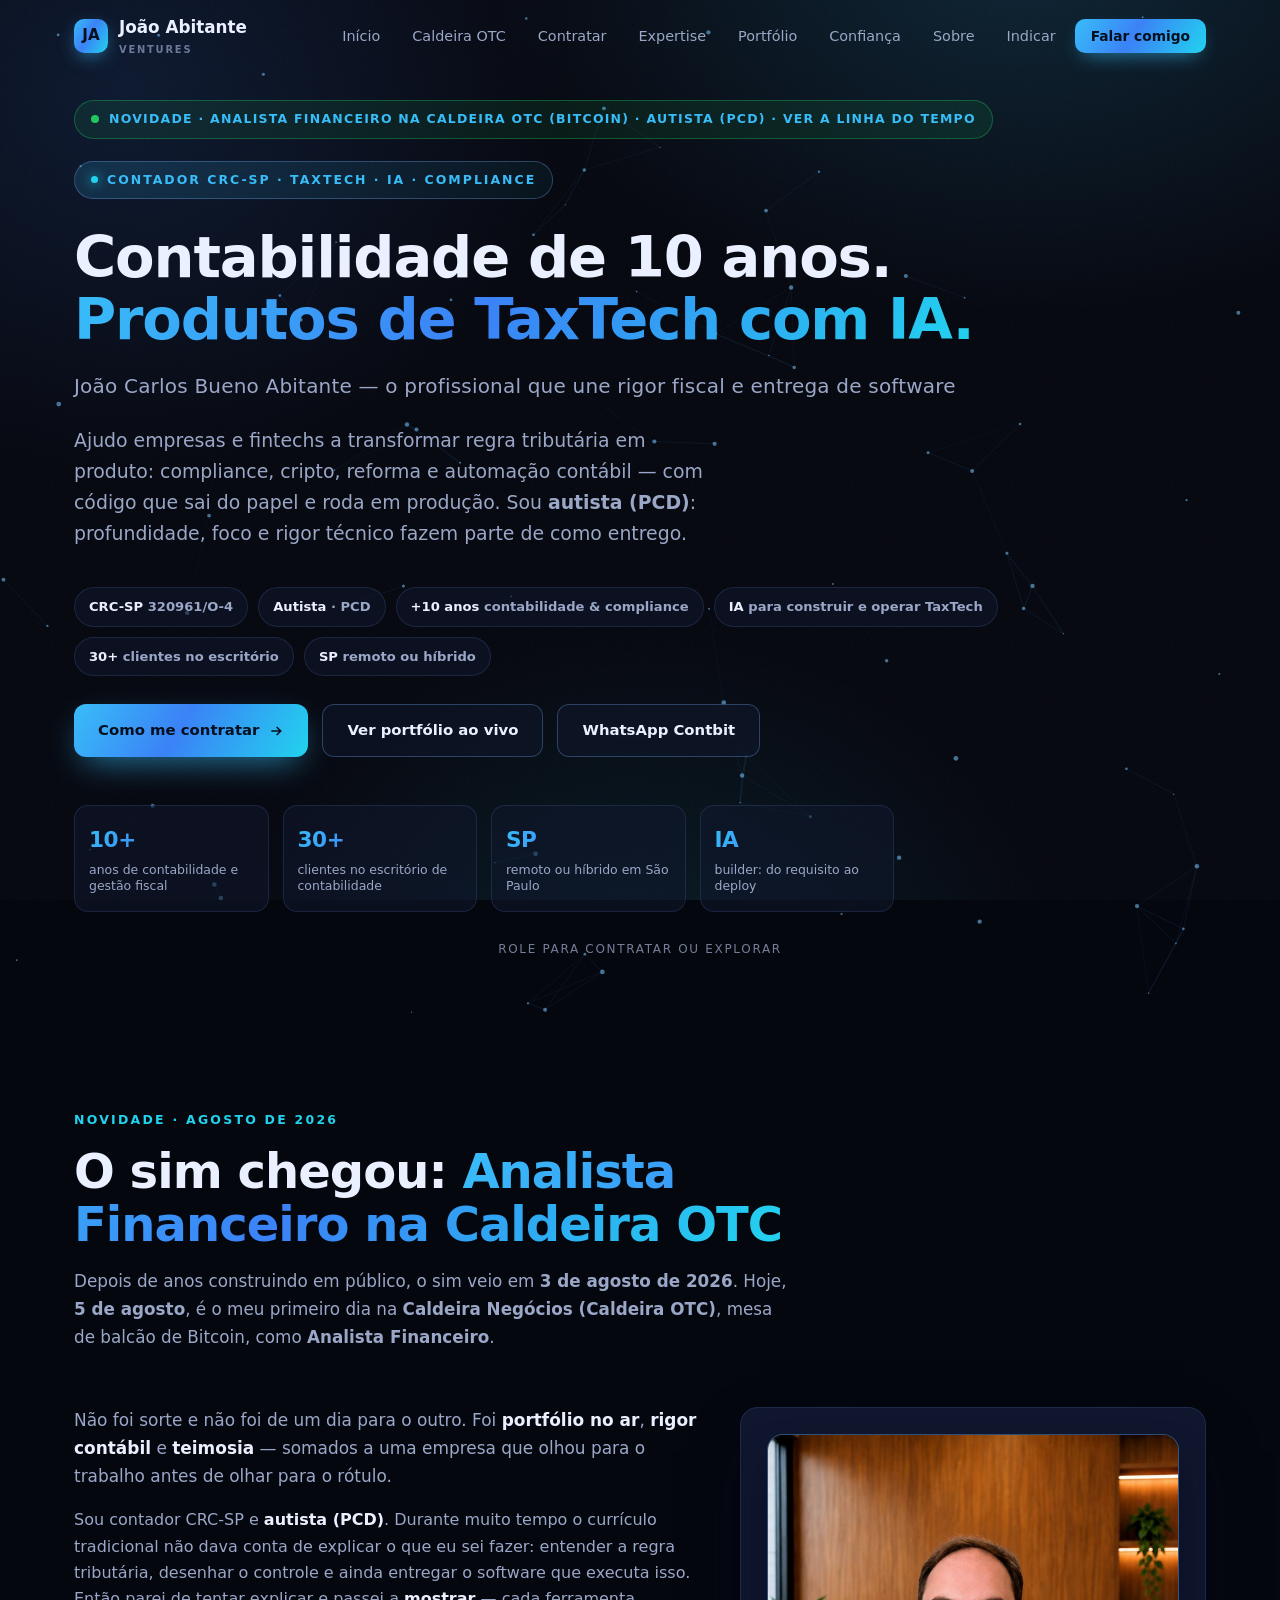
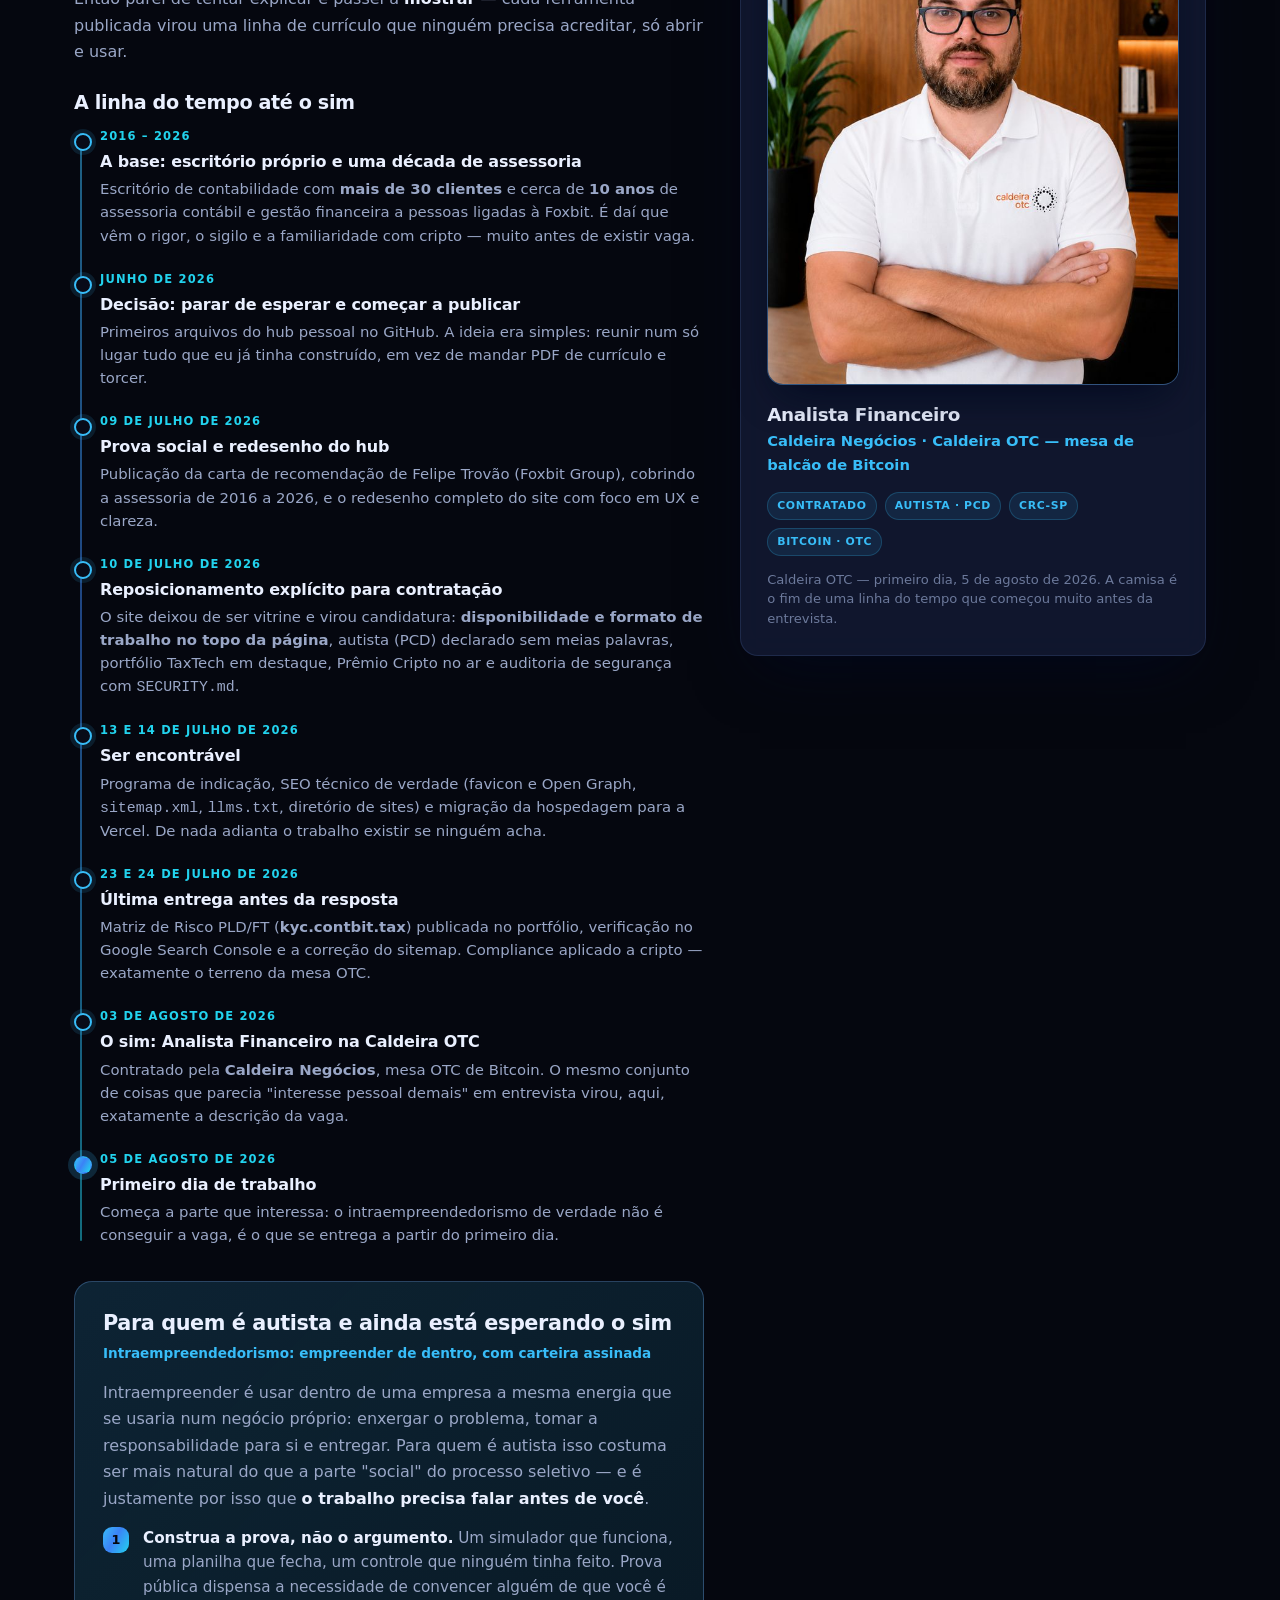
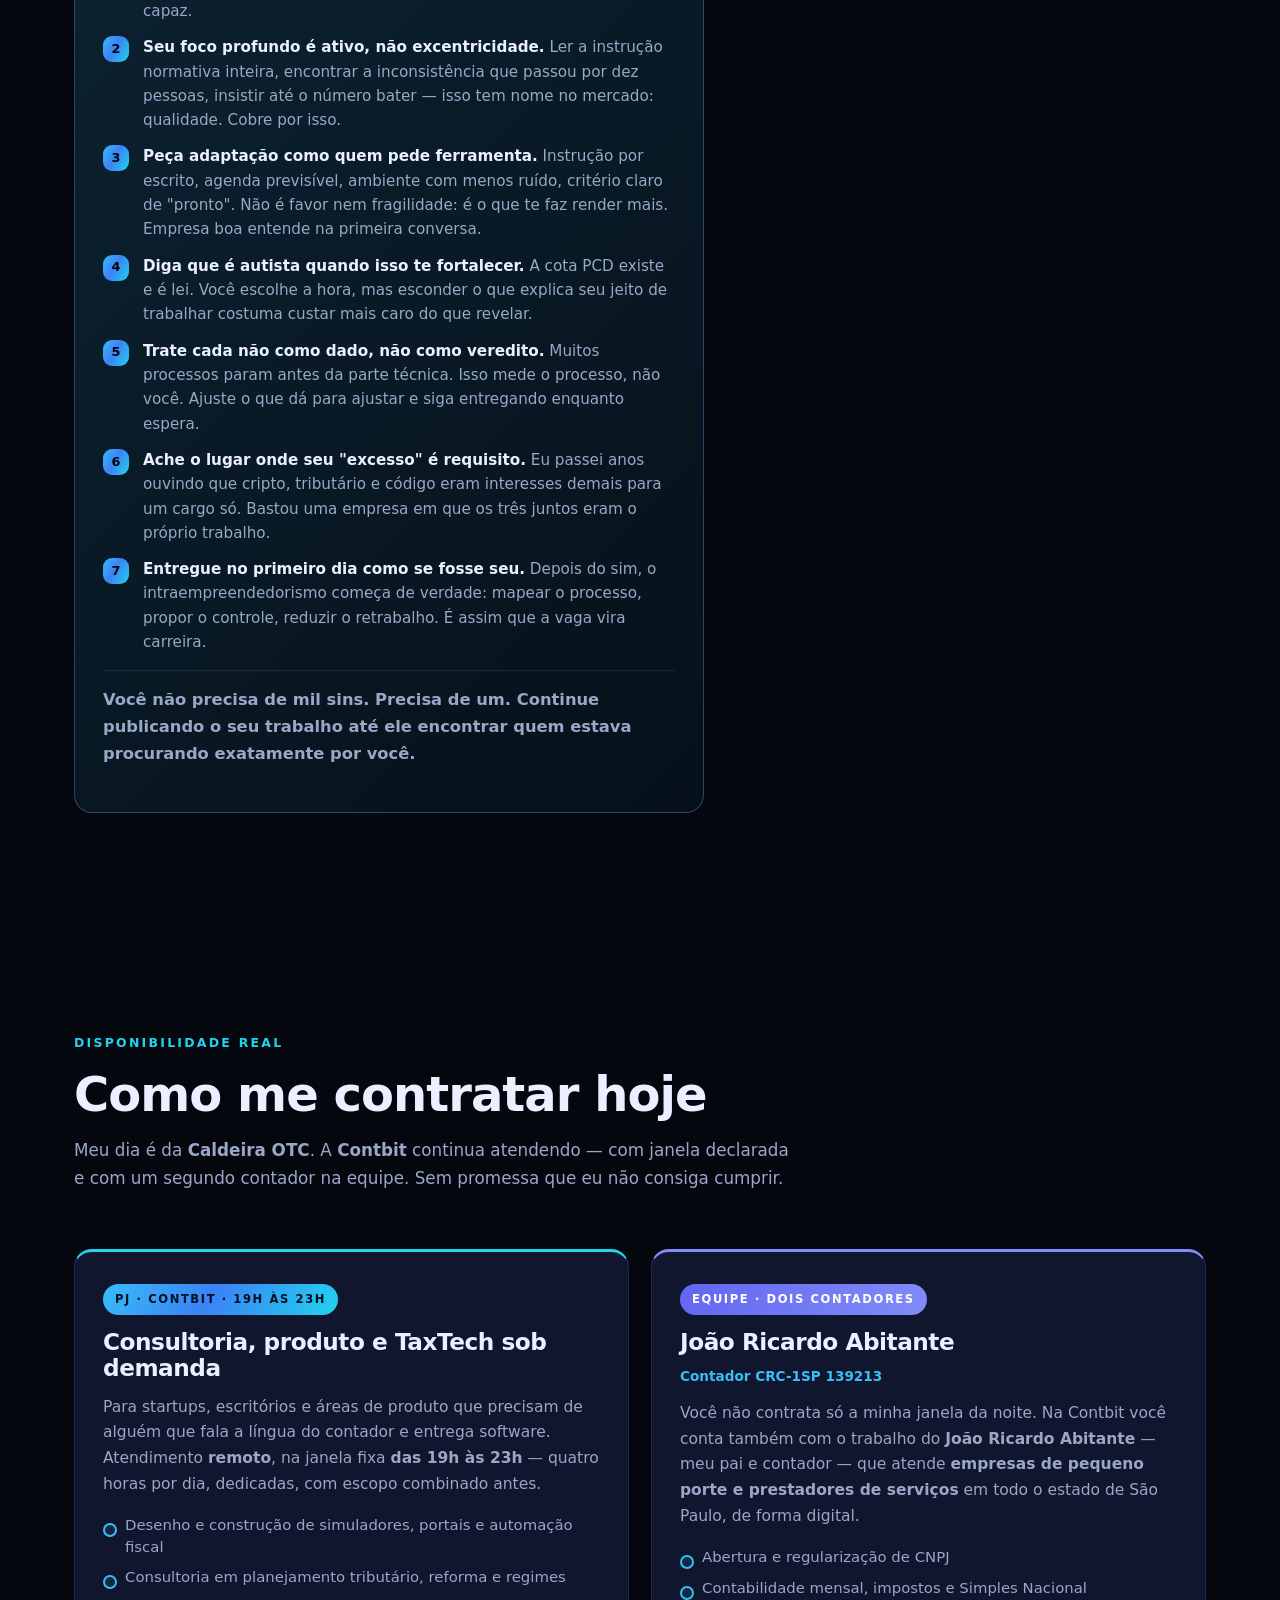
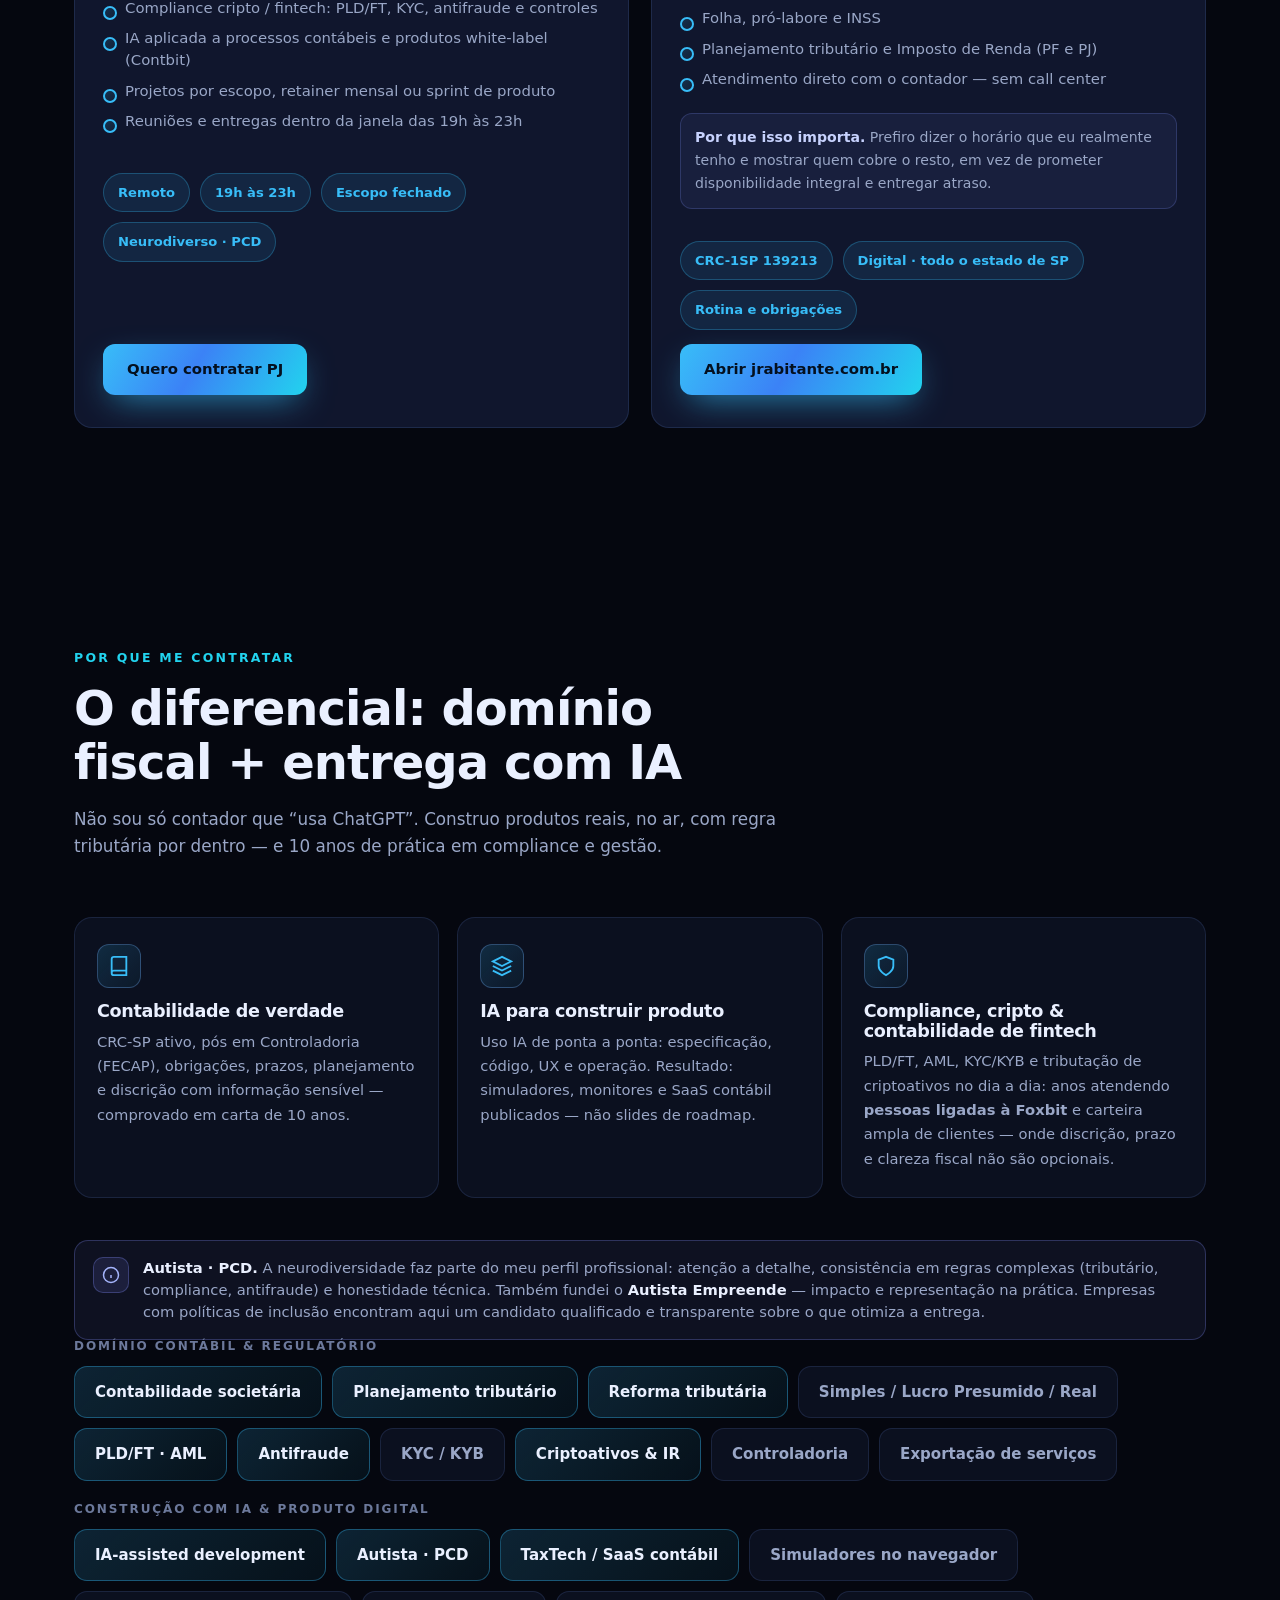
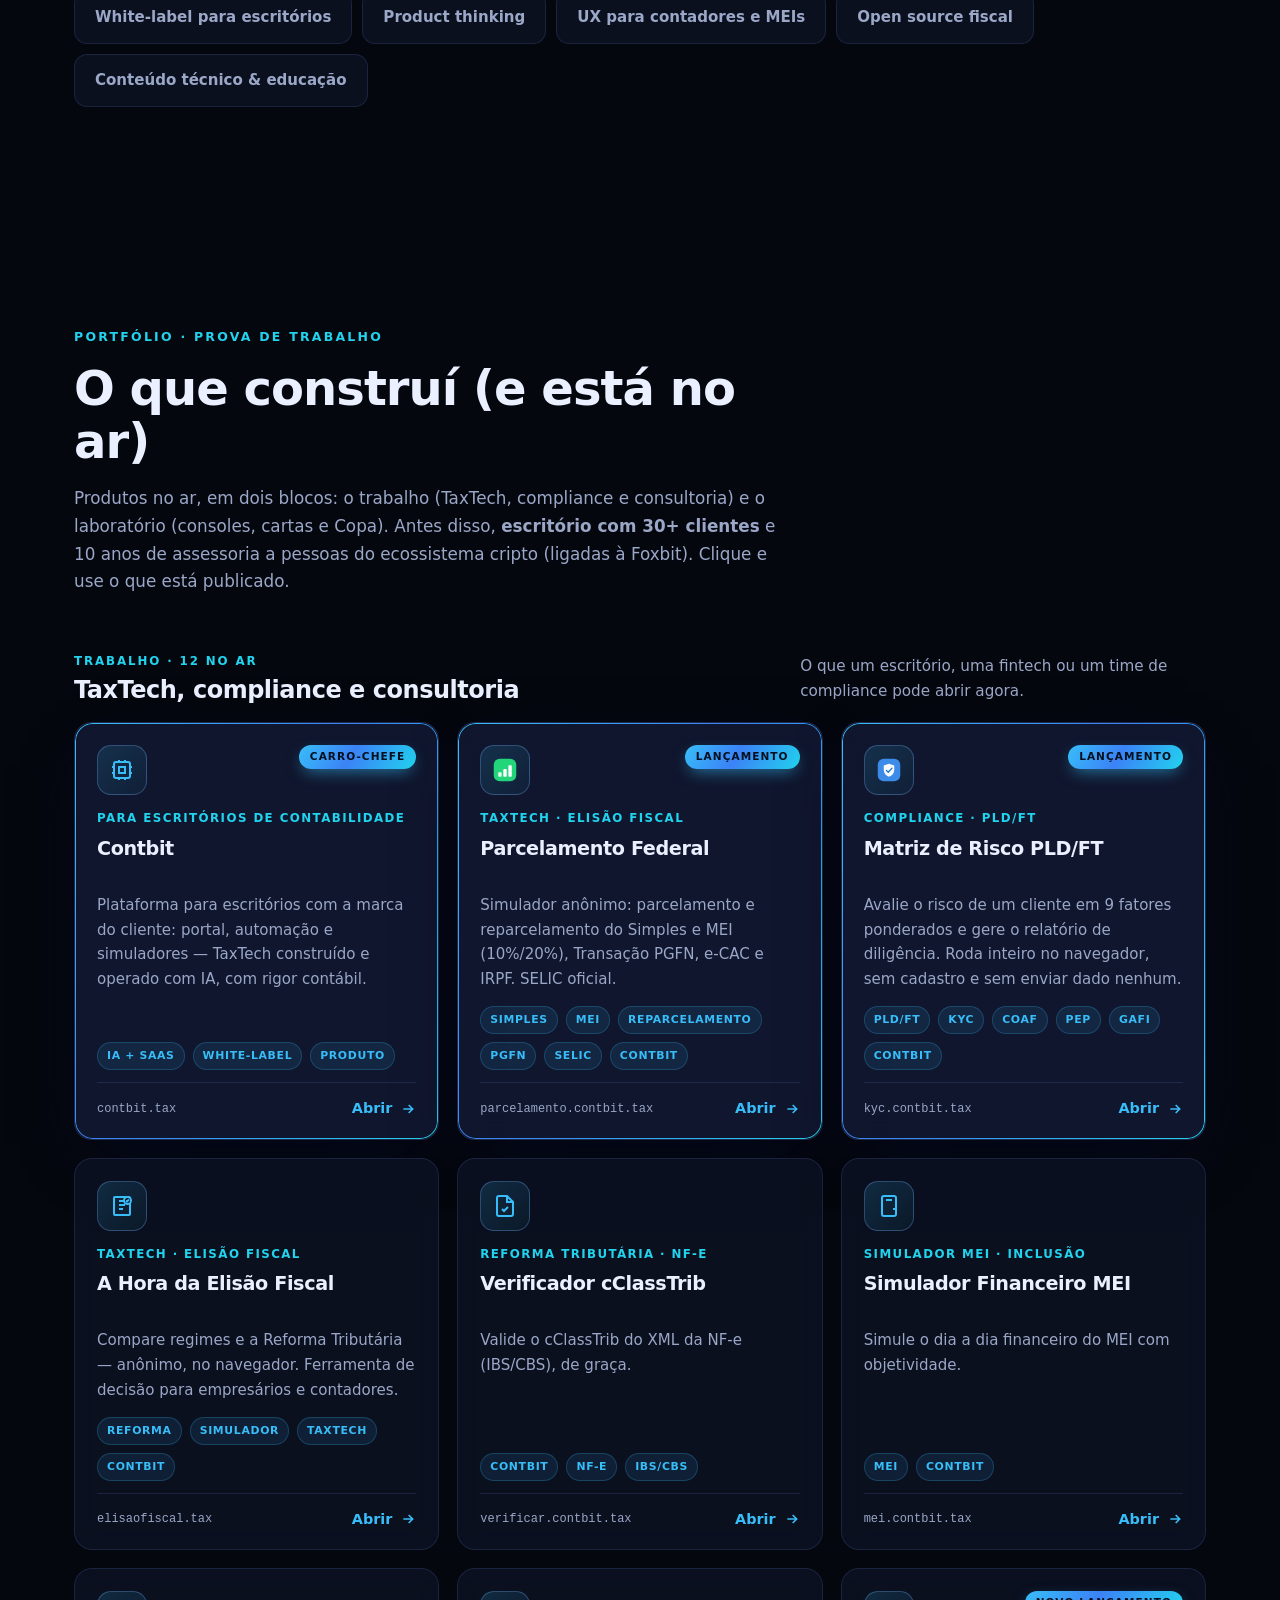
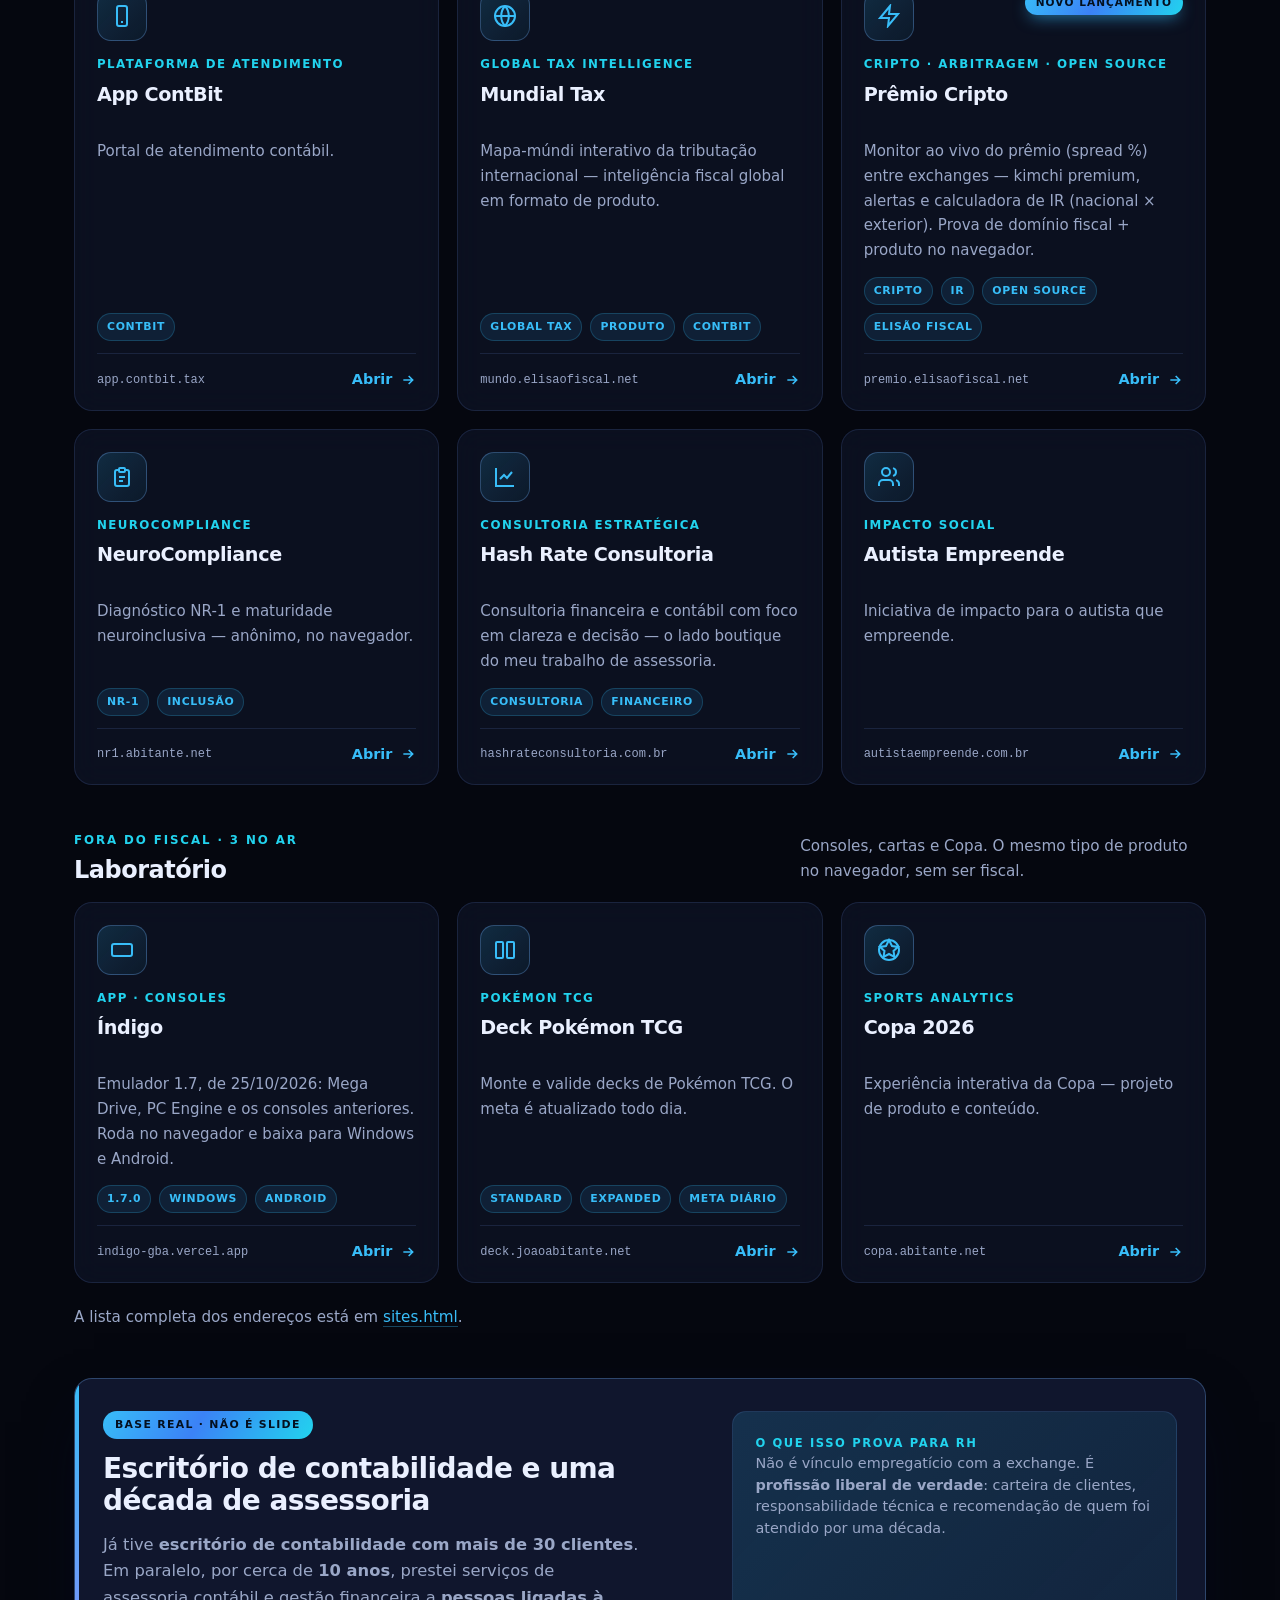
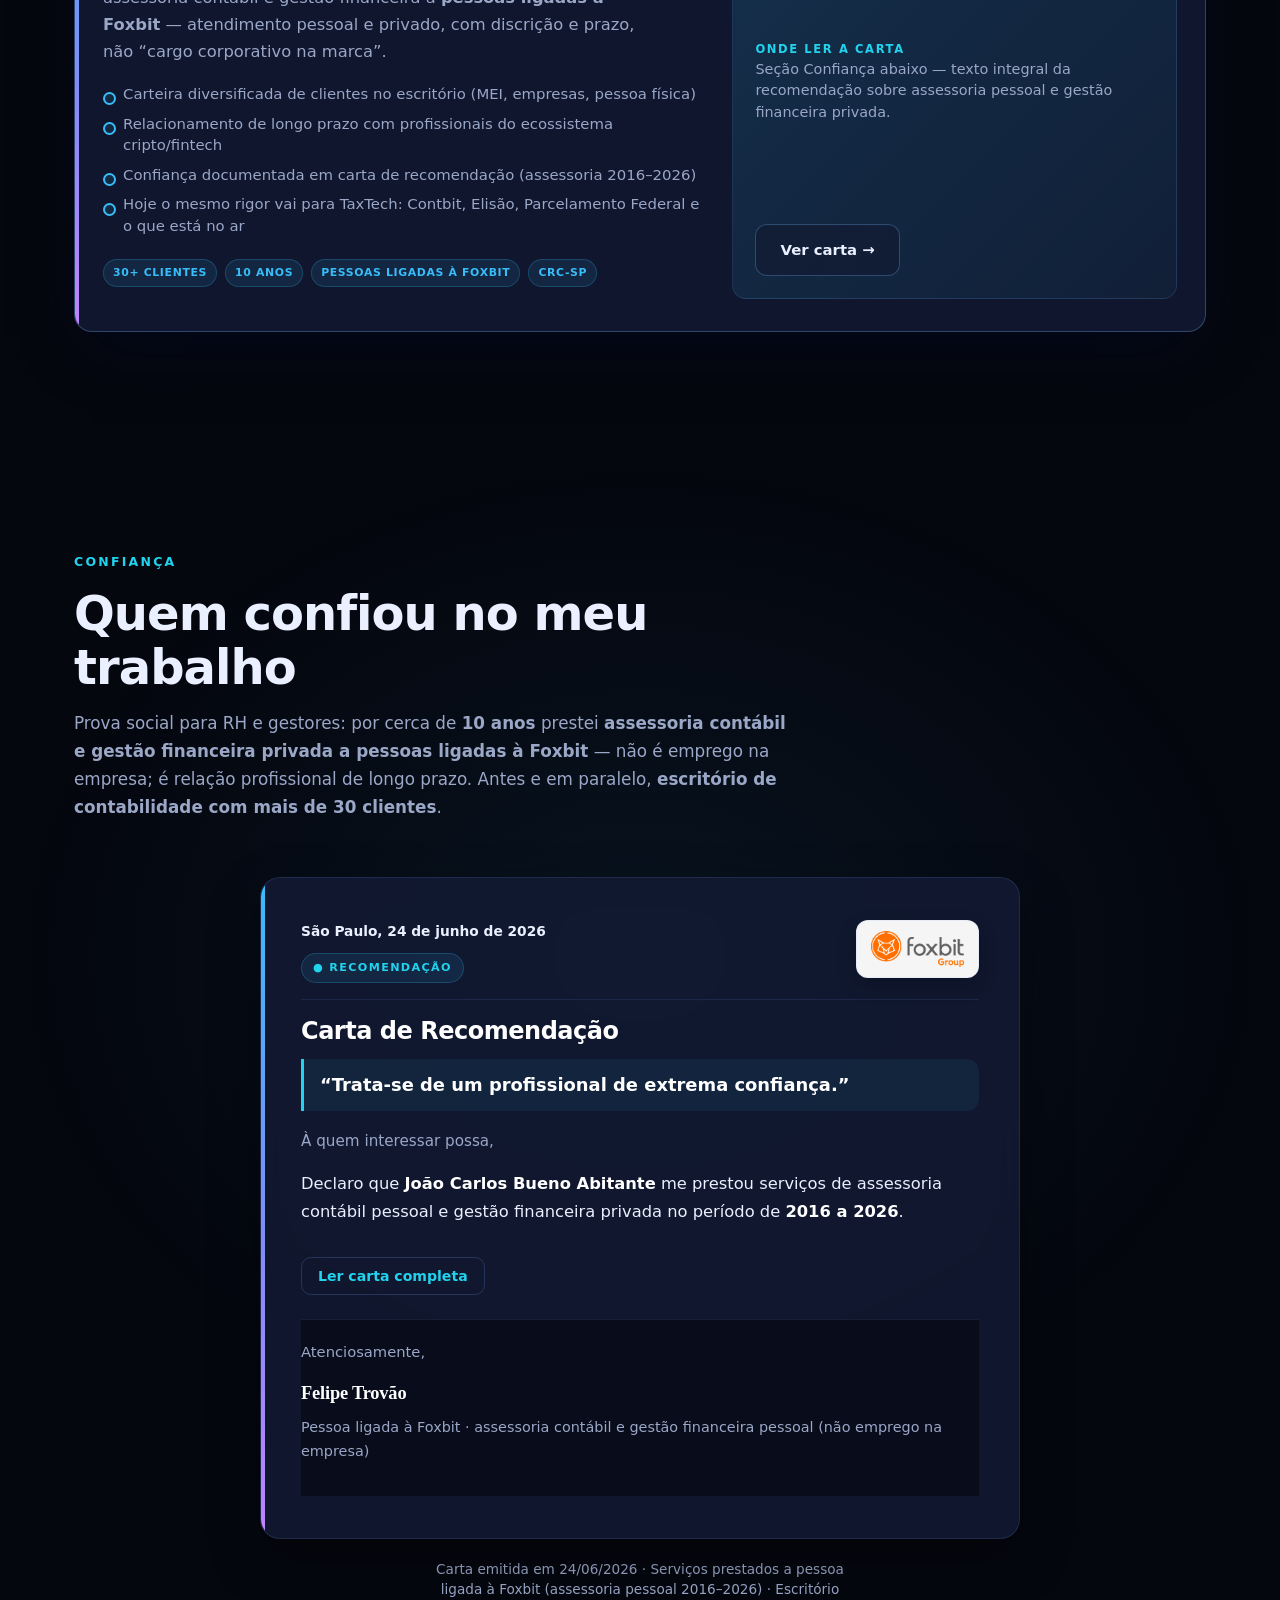
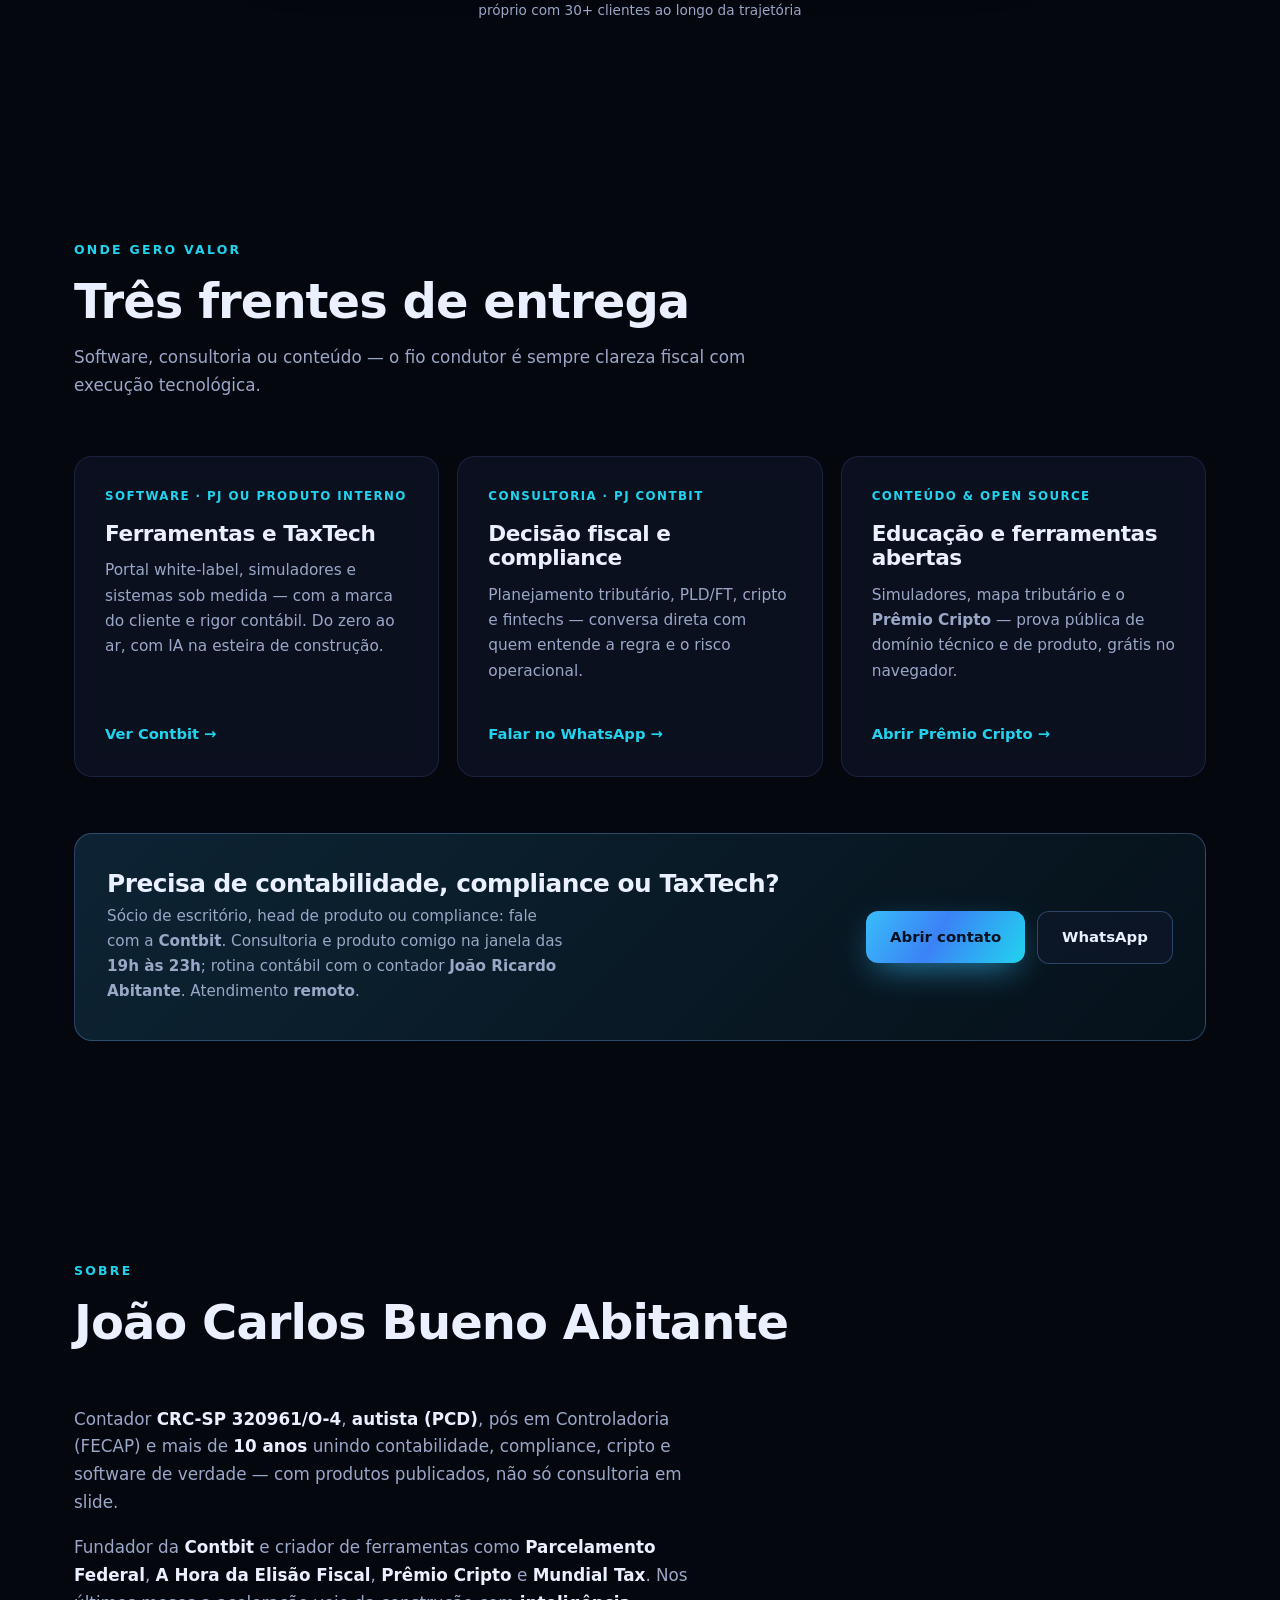
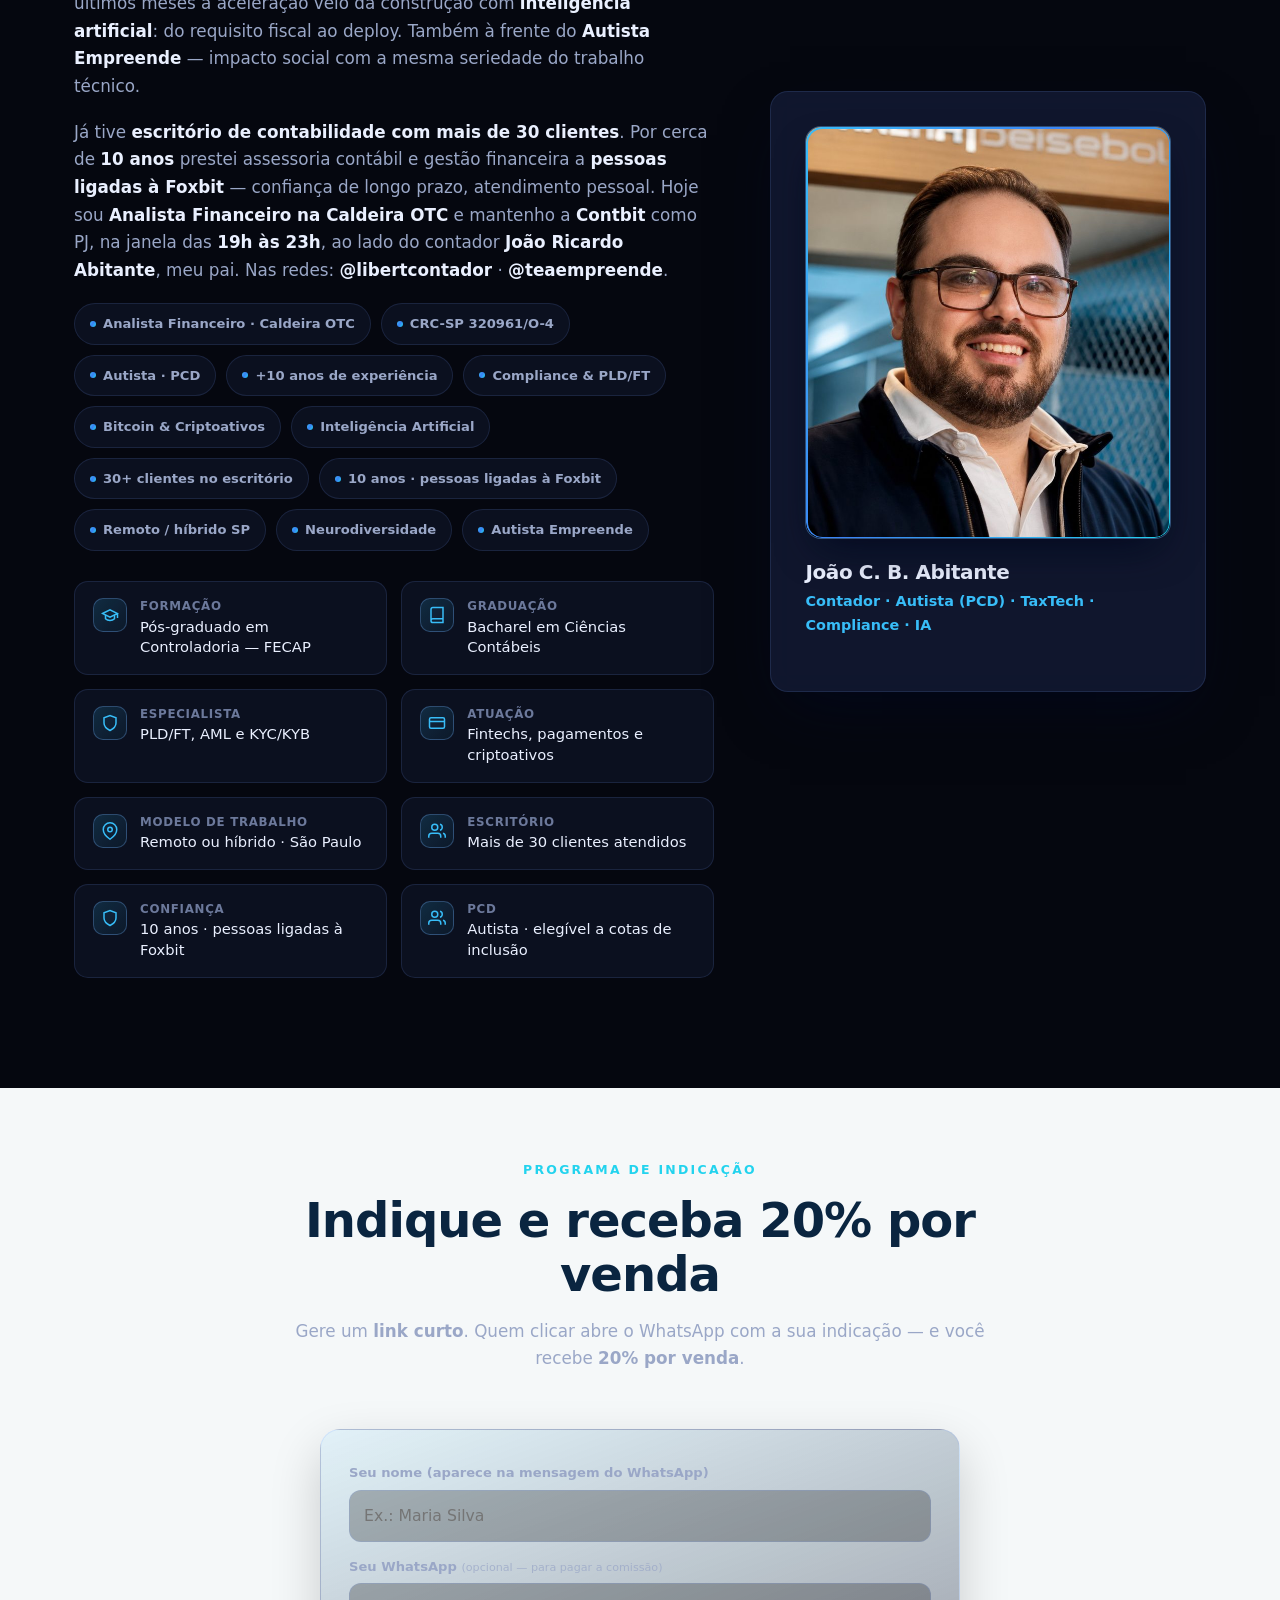
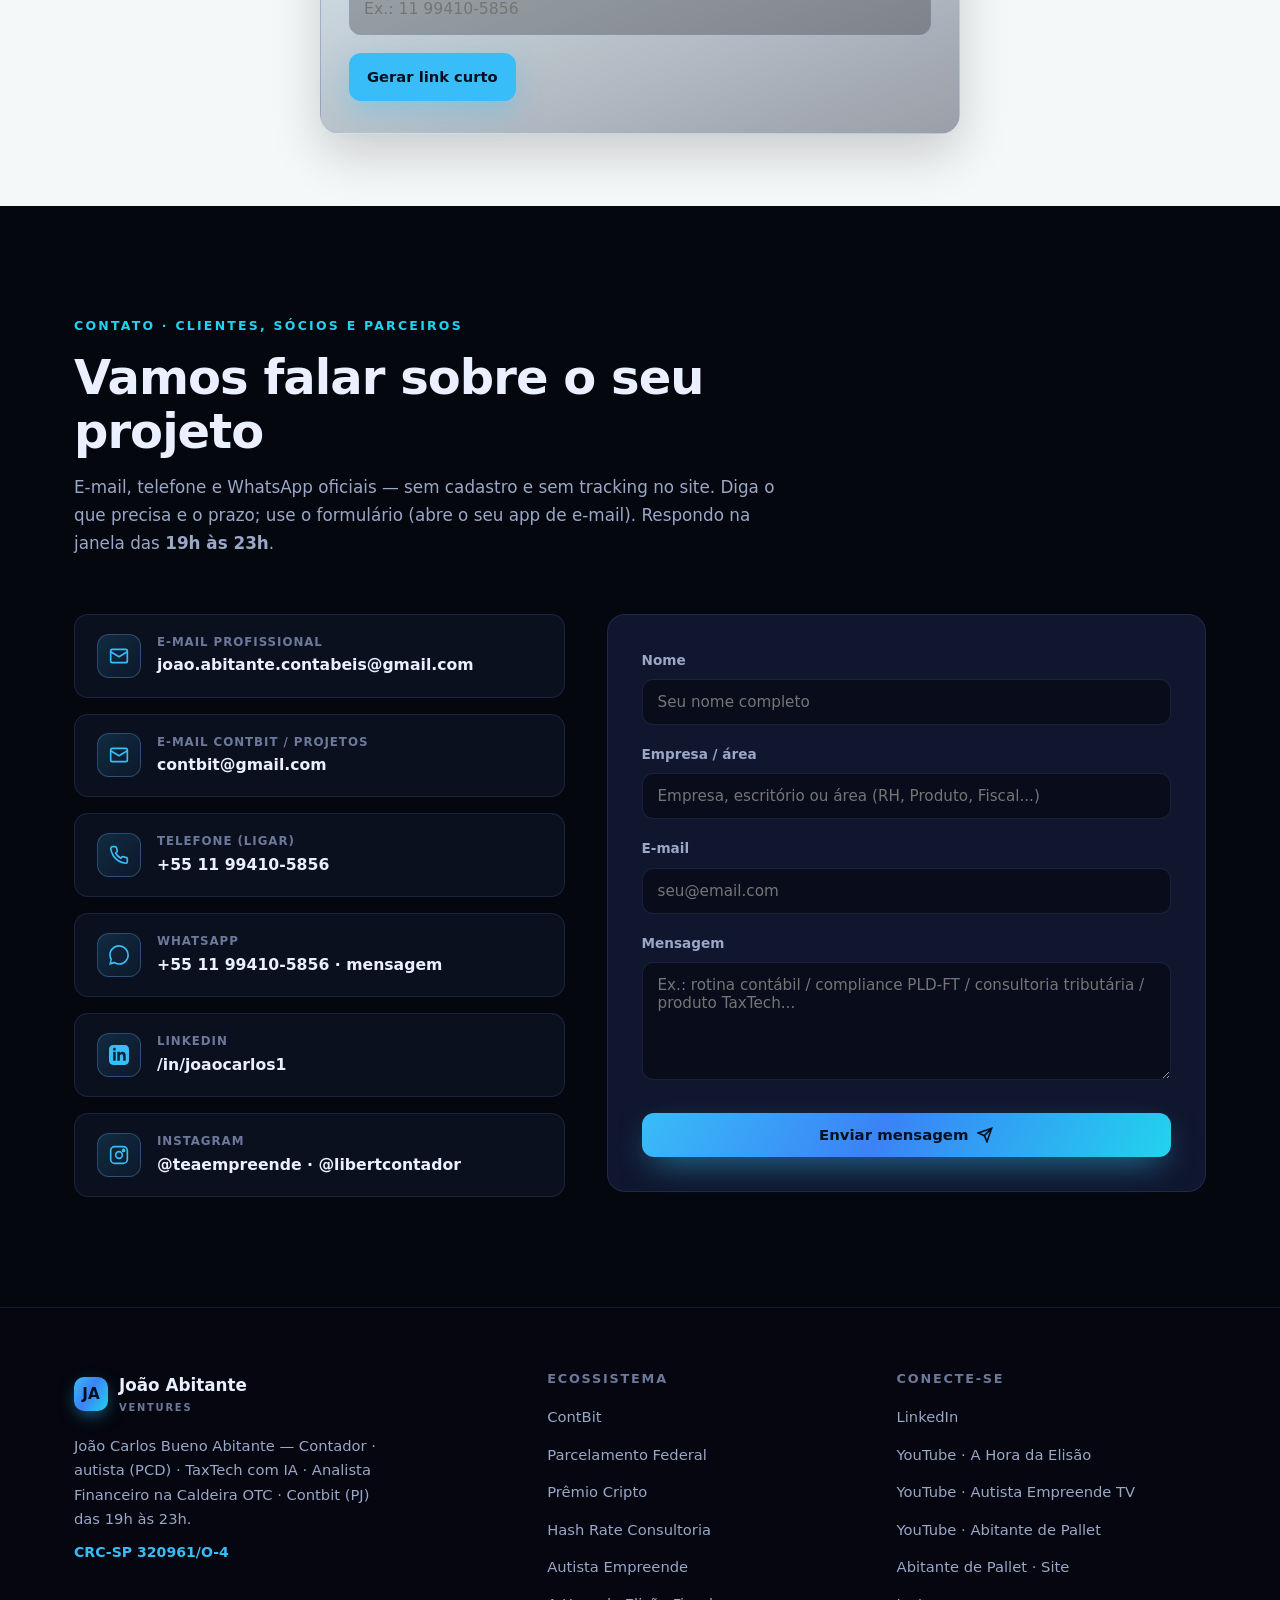
==== index.html @ b3f1285a "fix: organiza o portfólio para os projetos aparecerem alinhados Separa TaxTech e laboratório, padron" ====
<!DOCTYPE html>
<html lang="pt-BR">
<head>
<meta charset="UTF-8">
<meta name="viewport" content="width=device-width, initial-scale=1.0">
<meta name="theme-color" content="#05070f">

<!-- Segurança (GitHub Pages): o host NAO aplica _headers HTTP — a protecao efetiva no github.io
     e esta meta CSP + referrer. No Cloudflare Pages o arquivo _headers complementa com HSTS/XFO/etc. -->
<meta http-equiv="Content-Security-Policy" content="default-src 'none'; img-src 'self' data:; style-src 'self' 'unsafe-inline'; script-src 'self' 'unsafe-inline'; font-src 'self' data:; base-uri 'none'; form-action 'self'; connect-src 'none'">
<meta name="referrer" content="no-referrer">
<meta http-equiv="x-dns-prefetch-control" content="off">
<meta name="robots" content="index, follow">
<meta name="googlebot" content="noimageindex">

<title>João Carlos Bueno Abitante — Contador CRC-SP + TaxTech com IA | Caldeira OTC e Contbit</title>

<link rel="icon" href="/favicon.ico" sizes="any">
<link rel="icon" type="image/png" href="/favicon.png" sizes="32x32">
<link rel="icon" type="image/png" href="/favicon-64.png" sizes="64x64">
<link rel="apple-touch-icon" href="/apple-touch-icon.png">
<meta property="og:image" content="https://joao.abitante.net/og-image.png">
<meta property="og:image:width" content="1200">
<meta property="og:image:height" content="630">
<meta name="twitter:site" content="@libertcontador">
<meta name="twitter:creator" content="@libertcontador">
<meta name="twitter:card" content="summary_large_image">
<meta name="twitter:image" content="https://joao.abitante.net/og-image.png">


<meta property="og:image" content="https://joao.abitante.net/og-image.png">
<meta property="og:image:width" content="1200">
<meta property="og:image:height" content="630">
<meta name="twitter:card" content="summary_large_image">
<meta name="twitter:image" content="https://joao.abitante.net/og-image.png">

<meta name="description" content="Contador CRC-SP, autista (PCD), 10+ anos e TaxTech com IA. Analista Financeiro na Caldeira OTC. Contbit atende como PJ das 19h às 23h, com o contador João Ricardo Abitante na equipe.">
<meta name="keywords" content="libertcontador, @libertcontador, João Abitante sites, ContBit, Elisão Fiscal, TaxTech, João Carlos Bueno Abitante, Contador CRC-SP, autista, PCD, pessoa com deficiência, neurodiversidade, TaxTech, Inteligência Artificial, PJ, Contbit, remoto, híbrido, São Paulo, escritório contabilidade, Foxbit, Compliance, PLD/FT, Fintech, Criptoativos, ContBit">
<meta name="author" content="João Carlos Bueno Abitante">

<meta property="og:title" content="João Carlos Bueno Abitante — Contador + TaxTech com IA | Caldeira OTC e Contbit">
<meta property="og:description" content="Contador CRC-SP · autista (PCD) · TaxTech com IA. Analista Financeiro na Caldeira OTC. Contbit como PJ, das 19h às 23h, com dois contadores.">
<meta property="og:type" content="website">
<meta property="og:url" content="https://joao.abitante.net/">
<meta property="og:locale" content="pt_BR">
<meta property="og:site_name" content="João Abitante Ventures">
<meta property="og:image" content="https://joao.abitante.net/og-image.png">
<meta property="og:image:width" content="1200">
<meta property="og:image:height" content="630">
<meta property="og:image:alt" content="João Carlos Bueno Abitante — João Abitante Ventures">
<meta name="twitter:image" content="https://joao.abitante.net/og-image.png">

<meta name="twitter:card" content="summary_large_image">
<meta name="twitter:title" content="João Carlos Bueno Abitante — Contador + TaxTech com IA">
<meta name="twitter:description" content="Contador CRC-SP · autista PCD · TaxTech com IA · Analista Financeiro na Caldeira OTC · Contbit como PJ, 19h às 23h.">
<meta name="twitter:image:alt" content="João Carlos Bueno Abitante">

<link rel="canonical" href="https://joao.abitante.net/">
<link rel="stylesheet" href="referral.css?v=5">

<!-- Fontes do sistema (sem requisições externas — privacidade total) -->

<!-- JSON-LD: Person -->
<script type="application/ld+json">
{
  "@context": "https://schema.org",
  "@type": "Person",
  "name": "João Carlos Bueno Abitante",
  "alternateName": ["João Abitante", "João Carlos Abitante"],
  "description": "Analista Financeiro na Caldeira OTC (mesa de balcão de Bitcoin). Contador CRC-SP, autista (PCD), especialista em compliance, TaxTech e desenvolvimento com IA.",
  "jobTitle": "Analista Financeiro na Caldeira OTC | Contador CRC-SP | TaxTech & AI Builder | Compliance, PLD/FT e Criptoativos | Autista (PCD)",
  "url": "https://joao.abitante.net/",
  "sameAs": [
    "https://www.linkedin.com/in/joaocarlos1",
    "https://instagram.com/teaempreende",
    "https://www.youtube.com/@ahoradaelisao",
    "https://www.youtube.com/@autistaempreendetv",
    "https://www.youtube.com/@AbitantedePallet",
    "https://x.com/libertcontador",
    "https://x.com/libertcontador",
    "https://pallet.abitante.net/",
    "https://contbit.tax/",
    "https://elisaofiscal.tax/",
    "https://nr1.abitante.net/",
    "https://copa.abitante.net/"
  ],
  "email": "joao.abitante.contabeis@gmail.com",
  "telephone": "+5511994105856",
  "knowsAbout": ["Compliance","PLD/FT","AML","KYC","KYB","Anti-fraude","Bitcoin","Criptoativos","Blockchain","Reforma Tributária","Inteligência Artificial","TaxTech","Software as a Service","Contabilidade","Controladoria","Planejamento Tributário","Fintech","Pagamentos digitais","Neurodiversidade","Exportação de Serviços"],
  "alumniOf": ["FECAP","Universidade Cruzeiro do Sul"],
  "worksFor": {"@type":"Organization","name":"Caldeira Negócios","alternateName":"Caldeira OTC","description":"Mesa de balcão (OTC) de Bitcoin."},
  "hasCredential": "CRC-SP 320961/O-4"
}
</script>

<!-- JSON-LD: Organization -->
<script type="application/ld+json">
{
  "@context": "https://schema.org",
  "@type": "Organization",
  "name": "João Abitante Ventures",
  "founder": "João Carlos Bueno Abitante",
  "url": "https://joao.abitante.net/",
  "email": "joao.abitante.contabeis@gmail.com",
  "sameAs": [
    "https://www.linkedin.com/in/joaocarlos1",
    "https://instagram.com/teaempreende",
    "https://www.youtube.com/@ahoradaelisao",
    "https://www.youtube.com/@autistaempreendetv",
    "https://www.youtube.com/@AbitantedePallet",
    "https://x.com/libertcontador",
    "https://x.com/libertcontador",
    "https://pallet.abitante.net/",
    "https://contbit.tax/",
    "https://elisaofiscal.tax/",
    "https://nr1.abitante.net/",
    "https://copa.abitante.net/",
    "https://indigo-gba.vercel.app/",
    "https://deck.joaoabitante.net/"
  ],
  "subOrganization": [
    {"@type":"WebApplication","name":"Verificador cClassTrib IBS/CBS","url":"https://verificar.contbit.tax/","applicationCategory":"FinanceApplication","description":"Validação gratuita de cClassTrib no XML da NF-e."},
    {"@type":"WebApplication","name":"App ContBit","url":"https://app.contbit.tax/","applicationCategory":"BusinessApplication","description":"Plataforma de atendimento contábil ContBit.","author":{"@type":"Person","name":"João Carlos Bueno Abitante","sameAs":"https://x.com/libertcontador"}},
    {"@type":"Organization","name":"ContBit","url":"https://contbit.tax/","description":"IA builder as a service para escritórios de contabilidade: plataformas SaaS sob medida construídas e geridas com inteligência artificial."},
    {"@type":"WebApplication","name":"Parcelamento Federal","url":"https://parcelamento.contbit.tax/","applicationCategory":"FinanceApplication","description":"Simulador anônimo de parcelamento e reparcelamento federal: Simples Nacional, MEI (10%/20%), PGFN, e-CAC e IRPF com SELIC oficial."},
    {"@type":"WebApplication","name":"KYC AML Lite Brasil — Matriz de Risco PLD/FT","url":"https://kyc.contbit.tax/","applicationCategory":"BusinessApplication","description":"Matriz educacional de risco PLD/FT e KYC com 9 fatores ponderados, regras de sobreposição, listas do GAFI e relatório de diligência. Roda 100% no navegador, sem cadastro e sem coleta de dados."},
    {"@type":"WebApplication","name":"Prêmio Cripto","url":"https://premio.elisaofiscal.net/","applicationCategory":"FinanceApplication","description":"Monitor open-source de prêmio (spread %) de criptomoedas entre exchanges globais e locais, com calculadora de IR (ganho de capital nacional × exterior). 100% no navegador, anônimo e gratuito."},
    {"@type":"Organization","name":"Hash Rate Consultoria","url":"https://hashrateconsultoria.com.br/"},
    {"@type":"Organization","name":"Autista Empreende","url":"https://autistaempreende.com.br/"},
    {"@type":"WebApplication","name":"A Hora da Elisão Fiscal — Simulador Tributário","url":"https://elisaofiscal.tax/","applicationCategory":"FinanceApplication"},
    {"@type":"WebApplication","name":"Simulador Financeiro MEI — Autista Empreende","url":"https://mei.contbit.tax/","applicationCategory":"FinanceApplication","description":"Simulador financeiro gratuito e anônimo para empreendedores autistas (DAS, teto do MEI e saúde financeira)."},
    {"@type":"Organization","name":"Mundial Tax","url":"https://mundo.elisaofiscal.net/"},
    {"@type":"WebApplication","name":"Copa 2026 Simulador","url":"https://copa.abitante.net/","applicationCategory":"GameApplication","author":{"@type":"Person","name":"João Carlos Bueno Abitante","sameAs":"https://x.com/libertcontador"}},
    {"@type":"WebApplication","name":"Índigo","url":"https://indigo-gba.vercel.app/","applicationCategory":"GameApplication","softwareVersion":"1.7.0","description":"Emulador Índigo 1.7: Mega Drive, PC Engine e outros consoles, no navegador e em app para Windows e Android."},
    {"@type":"WebApplication","name":"Deck Pokémon TCG","url":"https://deck.joaoabitante.net/","applicationCategory":"GameApplication","description":"Deck builder de Pokémon TCG com validação Standard/Expanded e meta atualizado."}
  ]
}
</script>

<!-- JSON-LD: WebSite -->
<script type="application/ld+json">
{
  "@context": "https://schema.org",
  "@type": "WebSite",
  "name": "João Abitante Ventures",
  "url": "https://joao.abitante.net/",
  "inLanguage": "pt-BR",
  "author": {"@type":"Person","name":"João Carlos Bueno Abitante"}
}
</script>

<style>
:root{
  --bg:#05070f;
  --bg-2:#080b18;
  --panel:rgba(18,24,46,.55);
  --panel-strong:rgba(20,28,54,.78);
  --stroke:rgba(120,160,255,.14);
  --stroke-strong:rgba(120,180,255,.3);
  --txt:#eaf0ff;
  --txt-dim:#9aa7c7;
  --txt-faint:#6c799b;
  --blue:#3b82f6;
  --cyan:#22d3ee;
  --sky:#38bdf8;
  --grad:linear-gradient(120deg,#38bdf8 0%,#3b82f6 45%,#22d3ee 100%);
  --grad-soft:linear-gradient(135deg,rgba(56,189,248,.16),rgba(34,211,238,.05));
  --shadow:0 24px 60px -20px rgba(2,8,30,.85);
  --r:18px;
  --maxw:1180px;
  --display:"Segoe UI",system-ui,-apple-system,"Helvetica Neue",Roboto,Arial,sans-serif;
  --body:"Segoe UI",system-ui,-apple-system,"Helvetica Neue",Roboto,Arial,sans-serif;
}

*{margin:0;padding:0;box-sizing:border-box}
html{scroll-behavior:smooth;scroll-padding-top:84px}
body{
  font-family:var(--body);
  background:var(--bg);
  color:var(--txt);
  line-height:1.65;
  overflow-x:hidden;
  -webkit-font-smoothing:antialiased;
}
/* atmosfera de fundo */
body::before{
  content:"";position:fixed;inset:0;z-index:-2;
  background:
    radial-gradient(900px 600px at 80% -5%,rgba(56,189,248,.16),transparent 60%),
    radial-gradient(800px 700px at 10% 10%,rgba(59,130,246,.14),transparent 55%),
    radial-gradient(700px 600px at 50% 110%,rgba(34,211,238,.10),transparent 60%),
    var(--bg);
}
body::after{
  content:"";position:fixed;inset:0;z-index:-1;pointer-events:none;opacity:.04;
  background-image:url("data:image/svg+xml,%3Csvg xmlns='http://www.w3.org/2000/svg' width='160' height='160'%3E%3Cfilter id='n'%3E%3CfeTurbulence type='fractalNoise' baseFrequency='0.9' numOctaves='3'/%3E%3C/filter%3E%3Crect width='100%25' height='100%25' filter='url(%23n)'/%3E%3C/svg%3E");
}

a{color:inherit;text-decoration:none}
img{max-width:100%;display:block}
.container{max-width:var(--maxw);margin:0 auto;padding:0 24px}

h1,h2,h3,h4{font-family:var(--display);line-height:1.12;letter-spacing:-.02em;font-weight:700}
.grad-text{background:var(--grad);-webkit-background-clip:text;background-clip:text;color:transparent}

/* ============ HEADER ============ */
header{
  position:fixed;top:0;left:0;right:0;z-index:100;
  transition:.35s ease;
}
header .bar{
  display:flex;align-items:center;justify-content:space-between;
  padding:14px 24px;max-width:var(--maxw);margin:0 auto;
}
header.scrolled{
  background:rgba(5,7,15,.72);
  backdrop-filter:blur(18px) saturate(160%);
  -webkit-backdrop-filter:blur(18px) saturate(160%);
  border-bottom:1px solid var(--stroke);
}
.logo{display:flex;align-items:center;gap:11px;font-family:var(--display);font-weight:700;font-size:1.05rem}
.logo .mark{
  width:34px;height:34px;border-radius:10px;display:grid;place-items:center;
  background:var(--grad);color:#04101f;font-weight:800;font-size:.95rem;
  box-shadow:0 6px 18px -4px rgba(56,189,248,.6);
}
.logo small{display:block;font-size:.62rem;letter-spacing:.18em;color:var(--txt-faint);font-family:var(--body);font-weight:600;text-transform:uppercase}
nav ul{display:flex;gap:6px;list-style:none;align-items:center}
nav a{
  font-size:.9rem;color:var(--txt-dim);padding:8px 13px;border-radius:9px;
  font-weight:500;transition:.25s;position:relative;
}
nav a:hover{color:var(--txt);background:rgba(120,160,255,.07)}
nav a.active{color:var(--sky)}
nav a.active::after{content:"";position:absolute;left:13px;right:13px;bottom:2px;height:2px;border-radius:2px;background:var(--grad)}

.burger{display:none;flex-direction:column;gap:5px;background:none;border:0;cursor:pointer;padding:8px}
.burger span{width:24px;height:2px;background:var(--txt);border-radius:2px;transition:.3s}
.burger.open span:nth-child(1){transform:translateY(7px) rotate(45deg)}
.burger.open span:nth-child(2){opacity:0}
.burger.open span:nth-child(3){transform:translateY(-7px) rotate(-45deg)}

/* ============ BOTÕES ============ */
.btn{
  display:inline-flex;align-items:center;gap:9px;
  padding:13px 24px;border-radius:12px;font-weight:600;font-size:.93rem;
  font-family:var(--display);cursor:pointer;border:0;transition:.28s;
  text-align:center;
}
.btn-primary{background:var(--grad);color:#04101f;box-shadow:0 12px 34px -10px rgba(56,189,248,.7)}
.btn-primary:hover{transform:translateY(-2px);box-shadow:0 18px 40px -10px rgba(56,189,248,.85)}
.btn-ghost{background:var(--panel);color:var(--txt);border:1px solid var(--stroke-strong);backdrop-filter:blur(10px)}
.btn-ghost:hover{border-color:var(--sky);background:rgba(56,189,248,.08);transform:translateY(-2px)}

/* ============ HERO ============ */
.hero{position:relative;min-height:100vh;display:flex;align-items:center;overflow:hidden}
#particles{position:absolute;inset:0;z-index:0}
.hero .container{position:relative;z-index:2}
.hero .eyebrow{
  display:inline-flex;align-items:center;gap:9px;
  font-size:.78rem;letter-spacing:.16em;text-transform:uppercase;font-weight:600;
  color:var(--sky);padding:8px 16px;border-radius:100px;
  background:var(--grad-soft);border:1px solid var(--stroke-strong);margin-bottom:28px;
}
.hero .eyebrow .dot{width:7px;height:7px;border-radius:50%;background:var(--cyan);box-shadow:0 0 12px var(--cyan);animation:pulse 1.8s infinite}
@keyframes pulse{0%,100%{opacity:1}50%{opacity:.35}}
.hero h1{font-size:clamp(2.6rem,7vw,5rem);font-weight:800;margin-bottom:18px}
.hero .sub{font-family:var(--display);font-size:clamp(1rem,2.4vw,1.4rem);color:var(--txt);font-weight:500;margin-bottom:22px;letter-spacing:.01em}
.hero .lead{font-size:clamp(1rem,1.6vw,1.18rem);color:var(--txt-dim);max-width:640px;margin-bottom:38px}
.hero .actions{display:flex;flex-wrap:wrap;gap:14px}
.scroll-hint{position:absolute;bottom:26px;left:50%;transform:translateX(-50%);z-index:2;color:var(--txt-faint);font-size:.8rem;display:flex;flex-direction:column;align-items:center;gap:8px;animation:bob 2.4s infinite}
.scroll-hint .mouse{width:24px;height:38px;border:2px solid var(--stroke-strong);border-radius:14px;position:relative}
.scroll-hint .mouse::after{content:"";position:absolute;top:7px;left:50%;transform:translateX(-50%);width:4px;height:7px;border-radius:3px;background:var(--sky);animation:wheel 1.6s infinite}
@keyframes wheel{0%{opacity:0;transform:translate(-50%,0)}40%{opacity:1}100%{opacity:0;transform:translate(-50%,12px)}}
@keyframes bob{0%,100%{transform:translateX(-50%) translateY(0)}50%{transform:translateX(-50%) translateY(7px)}}

/* ============ SECTIONS ============ */
section{padding:110px 0;position:relative}
.section-head{max-width:720px;margin-bottom:56px}
.section-head .tag{font-size:.78rem;letter-spacing:.18em;text-transform:uppercase;font-weight:700;color:var(--cyan);margin-bottom:14px;display:block}
.section-head h2{font-size:clamp(2rem,4.5vw,3rem);margin-bottom:16px}
.section-head p{color:var(--txt-dim);font-size:1.05rem}

/* reveal animation */
.reveal{opacity:1;transform:none}
.reveal.in{opacity:1;transform:none}
/* se o JS falhar, libera o conteúdo em 1.2s */
}

.reveal.in{opacity:1;transform:none}

/* ============ SOBRE ============ */
.about-grid{display:grid;grid-template-columns:1.25fr .85fr;gap:56px;align-items:center}
.about-text p{color:var(--txt-dim);margin-bottom:18px;font-size:1.05rem}
.creds{display:grid;grid-template-columns:1fr 1fr;gap:14px;margin-top:30px}
.cred{display:flex;gap:13px;align-items:flex-start;padding:16px 18px;border-radius:14px;background:var(--panel);border:1px solid var(--stroke);transition:.3s}
.cred:hover{border-color:var(--stroke-strong);transform:translateY(-3px)}
.cred .ci2{width:34px;height:34px;border-radius:10px;background:var(--grad-soft);border:1px solid var(--stroke-strong);display:grid;place-items:center;color:var(--sky);flex-shrink:0}
.cred .ct{font-size:.92rem;color:var(--txt);font-weight:500;line-height:1.4}
.cred .ct small{display:block;color:var(--txt-faint);font-size:.74rem;letter-spacing:.06em;text-transform:uppercase;font-weight:600;margin-bottom:2px}
@media(max-width:540px){.creds{grid-template-columns:1fr}}
.about-text p strong{color:var(--txt)}
.badges{display:flex;flex-wrap:wrap;gap:10px;margin-top:8px}
.badge{
  font-size:.82rem;font-weight:600;padding:9px 15px;border-radius:100px;
  background:var(--panel);border:1px solid var(--stroke);color:var(--txt-dim);
  transition:.25s;display:inline-flex;align-items:center;gap:7px;
}
.badge::before{content:"";width:6px;height:6px;border-radius:50%;background:var(--grad)}
.badge:hover{border-color:var(--stroke-strong);color:var(--txt);transform:translateY(-2px)}
.about-card{
  background:var(--panel-strong);border:1px solid var(--stroke);border-radius:var(--r);
  padding:34px;backdrop-filter:blur(14px);box-shadow:var(--shadow);
}
.about-card .photo{
  position:relative;width:100%;border-radius:16px;overflow:hidden;margin-bottom:22px;
  border:1px solid var(--stroke-strong);box-shadow:0 18px 40px -14px rgba(2,8,30,.9);
  background:var(--grad-soft);
}
.about-card .photo::after{
  content:"";position:absolute;inset:0;border-radius:16px;padding:1.5px;
  background:var(--grad);-webkit-mask:linear-gradient(#000 0 0) content-box,linear-gradient(#000 0 0);
  -webkit-mask-composite:xor;mask-composite:exclude;pointer-events:none;
}
.about-card .photo img{width:100%;height:auto;display:block;aspect-ratio:720/815;object-fit:cover}
.about-card h3{font-size:1.25rem;margin-bottom:6px}
.about-card .role{color:var(--sky);font-size:.9rem;font-weight:600;margin-bottom:20px}
.about-card .mini{display:flex;flex-direction:column;gap:13px}
.about-card .mini div{display:flex;gap:11px;font-size:.9rem;color:var(--txt-dim);align-items:center}
.about-card .mini .ic{color:var(--cyan);flex-shrink:0}

/* ============ CALDEIRA OTC · CONTRATAÇÃO ============ */
#caldeira{padding-top:90px}
.nc-grid{display:grid;grid-template-columns:1.15fr .85fr;gap:36px;align-items:start}
@media(max-width:920px){.nc-grid{grid-template-columns:1fr}}

.nc-card{
  background:var(--panel-strong);border:1px solid var(--stroke);border-radius:var(--r);
  padding:26px;backdrop-filter:blur(14px);box-shadow:var(--shadow);position:sticky;top:96px;
}
@media(max-width:920px){.nc-card{position:static;order:-1}}
.nc-card .photo{
  position:relative;width:100%;border-radius:16px;overflow:hidden;margin-bottom:20px;
  border:1px solid var(--stroke-strong);box-shadow:0 18px 40px -14px rgba(2,8,30,.9);
  background:var(--grad-soft);
}
.nc-card .photo img{width:100%;height:auto;display:block;aspect-ratio:660/883;object-fit:cover}
.nc-card figcaption{font-size:.82rem;color:var(--txt-faint);line-height:1.5;margin-top:14px}
.nc-role{font-size:1.15rem;margin-bottom:4px}
.nc-company{color:var(--sky);font-size:.92rem;font-weight:600}

.nc-lead{font-size:1.06rem;color:var(--txt-dim);margin-bottom:18px}
.nc-lead strong{color:var(--txt)}
.nc-body p{color:var(--txt-dim);margin-bottom:16px}
.nc-body p strong{color:var(--txt)}

/* linha do tempo */
.tl{list-style:none;margin:8px 0 0;padding:0 0 0 26px;position:relative}
.tl::before{content:"";position:absolute;left:6px;top:6px;bottom:6px;width:2px;background:var(--grad);opacity:.5;border-radius:2px}
.tl li{position:relative;padding:0 0 22px}
.tl li:last-child{padding-bottom:0}
.tl li::before{
  content:"";position:absolute;left:-26px;top:6px;width:14px;height:14px;border-radius:50%;
  background:var(--bg-2);border:2px solid var(--sky);box-shadow:0 0 0 4px rgba(56,189,248,.12);
}
.tl li.is-now::before{background:var(--grad);border-color:transparent;box-shadow:0 0 0 6px rgba(56,189,248,.18)}
.tl time{
  display:block;font-size:.72rem;letter-spacing:.1em;text-transform:uppercase;
  font-weight:700;color:var(--cyan);margin-bottom:3px;
}
.tl b{display:block;font-family:var(--display);font-size:1rem;font-weight:700;letter-spacing:-.01em;margin-bottom:3px}
.tl span{display:block;color:var(--txt-dim);font-size:.93rem;line-height:1.55}

/* manifesto de intraempreendedorismo */
.nc-manifesto{
  margin-top:34px;padding:30px 28px;border-radius:var(--r);
  background:var(--grad-soft);border:1px solid var(--stroke-strong);
}
.nc-manifesto h3{font-size:1.3rem;margin-bottom:6px}
.nc-manifesto .mf-sub{color:var(--sky);font-size:.85rem;font-weight:600;margin-bottom:16px}
.nc-manifesto p{color:var(--txt-dim);margin-bottom:14px}
.nc-manifesto p strong{color:var(--txt)}
.nc-manifesto ol{list-style:none;counter-reset:mf;margin:6px 0 16px;padding:0;display:grid;gap:12px}
.nc-manifesto ol li{counter-increment:mf;position:relative;padding-left:40px;color:var(--txt-dim);font-size:.95rem;line-height:1.6}
.nc-manifesto ol li::before{
  content:counter(mf);position:absolute;left:0;top:1px;width:26px;height:26px;border-radius:9px;
  display:grid;place-items:center;font-size:.8rem;font-weight:800;color:var(--bg);
  background:var(--grad);font-family:var(--display);
}
.nc-manifesto ol li strong{color:var(--txt)}
.nc-kicker{
  margin:0;padding-top:16px;border-top:1px solid var(--stroke);
  font-size:1.02rem;font-weight:600;color:var(--txt);
}
@media(max-width:560px){.nc-manifesto{padding:24px 20px}.nc-card{padding:20px}}

/* ============ ECOSSISTEMA ============ */
.cards-grid{display:grid;grid-template-columns:repeat(auto-fill,minmax(330px,1fr));gap:24px}
.card{
  background:var(--panel);border:1px solid var(--stroke);border-radius:var(--r);
  padding:30px;backdrop-filter:blur(14px);transition:.4s cubic-bezier(.16,1,.3,1);
  position:relative;overflow:hidden;display:flex;flex-direction:column;
}
.card::before{
  content:"";position:absolute;inset:0;border-radius:var(--r);padding:1px;
  background:var(--grad);-webkit-mask:linear-gradient(#000 0 0) content-box,linear-gradient(#000 0 0);
  -webkit-mask-composite:xor;mask-composite:exclude;opacity:0;transition:.4s;pointer-events:none;
}
.card:hover{transform:translateY(-7px);background:var(--panel-strong);box-shadow:var(--shadow)}
.card:hover::before{opacity:1}
.card.featured::before{opacity:1}
.card.featured{background:var(--panel-strong);box-shadow:var(--shadow)}
.card .flag{
  position:absolute;top:18px;right:18px;font-size:.66rem;letter-spacing:.1em;text-transform:uppercase;font-weight:800;
  color:#04101f;background:var(--grad);padding:5px 11px;border-radius:100px;box-shadow:0 6px 16px -4px rgba(56,189,248,.6);
}
.card .builtby{
  display:inline-flex;align-items:center;gap:7px;align-self:flex-start;margin:-6px 0 16px;
  font-size:.72rem;font-weight:700;letter-spacing:.04em;color:var(--txt-dim);
  padding:5px 11px;border-radius:100px;background:var(--grad-soft);border:1px solid var(--stroke-strong);
}
.card .builtby svg{color:var(--sky)}
.card .cat{font-size:.74rem;letter-spacing:.12em;text-transform:uppercase;font-weight:700;color:var(--cyan);margin-bottom:16px}
.card .icon{
  width:50px;height:50px;border-radius:14px;background:var(--grad-soft);border:1px solid var(--stroke-strong);
  display:grid;place-items:center;margin-bottom:18px;color:var(--sky);
}
.card h3{font-size:1.35rem;margin-bottom:12px}
.card p{color:var(--txt-dim);font-size:.96rem;flex:1;margin-bottom:22px}
.card .visit{font-family:var(--display);font-weight:600;font-size:.9rem;color:var(--sky);display:inline-flex;align-items:center;gap:8px;transition:.25s}
.card:hover .visit{gap:13px}
.card .visit svg{transition:.25s}

/* ============ PORTFÓLIO ============ */
#projetos .proj-group + .proj-group{margin-top:46px}
#projetos .proj-head{
  display:flex;align-items:flex-end;justify-content:space-between;gap:12px 28px;
  margin:0 0 18px;flex-wrap:wrap;
}
#projetos .proj-kicker{
  display:block;font-size:.74rem;letter-spacing:.16em;text-transform:uppercase;
  font-weight:700;color:var(--cyan);margin-bottom:6px;
}
#projetos .proj-head h3{font-size:clamp(1.25rem,2vw,1.5rem);margin:0}
#projetos .proj-head p{color:var(--txt-dim);font-size:.95rem;margin:0;max-width:42ch}
#projetos .cards-grid{grid-template-columns:repeat(3,minmax(0,1fr));gap:18px}
#projetos .card{padding:22px 22px 18px}
#projetos .card-top{display:flex;align-items:flex-start;justify-content:space-between;gap:12px;margin-bottom:14px;min-height:50px}
#projetos .card-top .icon{margin-bottom:0;flex:none}
#projetos .card .flag{
  position:static;top:auto;right:auto;max-width:11rem;text-align:center;line-height:1.25;
}
#projetos .card .cat{margin-bottom:8px}
#projetos .card h3{font-size:1.2rem;line-height:1.25;margin-bottom:8px;min-height:2.5em}
#projetos .card > p{flex:1;margin-bottom:0;font-size:.94rem}
#projetos .card-bottom{margin-top:auto;display:flex;flex-direction:column;padding-top:14px}
#projetos .case-meta{margin:0 0 12px}
#projetos .card-foot{
  display:flex;align-items:center;justify-content:space-between;gap:12px;
  margin-top:0;padding-top:14px;border-top:1px solid var(--stroke);
}
#projetos .host{
  flex:1;min-width:0;
  font-family:ui-monospace,SFMono-Regular,Menlo,Consolas,monospace;
  font-size:.75rem;color:var(--txt-dim);line-height:1.35;overflow-wrap:anywhere;
}
#projetos .card .visit{flex:none}
#projetos a.card:focus-visible{outline:2px solid var(--sky);outline-offset:3px}
#projetos .proj-more{margin:22px 0 0;color:var(--txt-dim);font-size:.95rem}
#projetos .proj-more a{color:var(--sky);border-bottom:1px solid rgba(56,189,248,.35)}
#projetos .proj-more a:hover{color:var(--txt)}
#projetos .proj-more a:focus-visible{outline:2px solid var(--sky);outline-offset:3px}
#projetos .case-spotlight{margin-top:48px;margin-bottom:0}
.sr-only{
  position:absolute;width:1px;height:1px;padding:0;margin:-1px;overflow:hidden;
  clip:rect(0,0,0,0);white-space:nowrap;border:0;
}
@media(max-width:980px){
  #projetos .cards-grid{grid-template-columns:repeat(2,minmax(0,1fr))}
}
@media(max-width:640px){
  #projetos .cards-grid{grid-template-columns:1fr}
  #projetos .card h3{min-height:0}
}

/* ============ ESPECIALIDADES ============ */
.skills-grid{display:flex;flex-wrap:wrap;gap:12px}
.skill{
  font-family:var(--display);font-weight:600;font-size:.94rem;padding:13px 20px;border-radius:13px;
  background:var(--panel);border:1px solid var(--stroke);color:var(--txt-dim);transition:.3s;cursor:default;
  position:relative;overflow:hidden;
}
.skill::after{content:"";position:absolute;inset:0;background:var(--grad-soft);opacity:0;transition:.3s}
.skill:hover{color:var(--txt);border-color:var(--stroke-strong);transform:translateY(-3px)}
.skill:hover::after{opacity:1}
.skill span{position:relative;z-index:1}

/* ============ CONTEÚDO E MÍDIA ============ */
.media-grid{display:grid;grid-template-columns:repeat(auto-fit,minmax(300px,1fr));gap:24px}
.media-card{
  background:var(--panel);border:1px solid var(--stroke);border-radius:var(--r);padding:32px;
  backdrop-filter:blur(14px);transition:.4s;position:relative;overflow:hidden;
}
.media-card:hover{transform:translateY(-6px);border-color:var(--stroke-strong);box-shadow:var(--shadow)}
.media-card .type{display:inline-block;font-size:.74rem;letter-spacing:.1em;text-transform:uppercase;font-weight:700;color:var(--cyan);background:var(--grad-soft);padding:6px 13px;border-radius:100px;border:1px solid var(--stroke-strong);margin-bottom:18px}
.media-card h3{font-size:1.45rem;margin-bottom:14px}
.media-card ul{list-style:none;margin:0 0 22px;color:var(--txt-dim);font-size:.94rem}
.media-card ul li{padding:5px 0 5px 22px;position:relative}
.media-card ul li::before{content:"›";position:absolute;left:4px;color:var(--sky);font-weight:700}
.media-card p{color:var(--txt-dim);font-size:.96rem;margin-bottom:22px}
.media-actions{display:flex;flex-wrap:wrap;gap:12px}
.media-card .soon{font-size:.78rem;color:var(--txt-faint);font-style:italic;margin-top:14px}
.counter-card{text-align:center;display:grid;place-content:center;background:var(--grad-soft);border-color:var(--stroke-strong)}
.counter-card .big{font-family:var(--display);font-weight:800;font-size:clamp(3rem,7vw,4.5rem);line-height:1;margin-bottom:14px}

/* ============ ESTATÍSTICAS ============ */
.stats-grid{display:grid;grid-template-columns:repeat(auto-fit,minmax(200px,1fr));gap:20px}
.stat{
  background:var(--panel);border:1px solid var(--stroke);border-radius:var(--r);padding:34px 26px;
  text-align:center;backdrop-filter:blur(14px);transition:.35s;
}
.stat:hover{transform:translateY(-5px);border-color:var(--stroke-strong)}
.stat .num{font-family:var(--display);font-weight:800;font-size:clamp(1.7rem,3.4vw,2.3rem);line-height:1.1;margin-bottom:10px;white-space:nowrap;letter-spacing:-.02em}
.stat .num.word{font-size:clamp(1.6rem,3.4vw,2.1rem)}
.stat .label{color:var(--txt-dim);font-size:.92rem;font-weight:500}

/* ============ VALOR ============ */
.value-grid{display:grid;grid-template-columns:repeat(auto-fit,minmax(290px,1fr));gap:24px;margin-bottom:48px}
.value-card{
  background:var(--panel);border:1px solid var(--stroke);border-radius:var(--r);padding:34px;
  backdrop-filter:blur(14px);transition:.4s;border-top:3px solid transparent;
}
.value-card:hover{transform:translateY(-6px);border-top-color:var(--sky);box-shadow:var(--shadow)}
.value-card .vnum{font-family:var(--display);font-weight:800;font-size:2.2rem;background:var(--grad);-webkit-background-clip:text;background-clip:text;color:transparent;margin-bottom:14px;display:block}
.value-card h3{font-size:1.3rem;margin-bottom:14px}
.value-card p{color:var(--txt-dim);font-size:.97rem}
.quote{
  text-align:center;font-family:var(--display);font-weight:700;
  font-size:clamp(1.4rem,3.6vw,2.4rem);line-height:1.3;max-width:860px;margin:0 auto;
  padding:42px;border-radius:var(--r);background:var(--grad-soft);border:1px solid var(--stroke-strong);
}

/* ============ BLOG ============ */
.blog-grid{display:grid;grid-template-columns:repeat(auto-fill,minmax(280px,1fr));gap:22px}
.post{
  background:var(--panel);border:1px solid var(--stroke);border-radius:var(--r);overflow:hidden;
  backdrop-filter:blur(14px);transition:.4s;cursor:pointer;display:flex;flex-direction:column;
}
.post:hover{transform:translateY(-6px);border-color:var(--stroke-strong);box-shadow:var(--shadow)}
.post .thumb{height:130px;background:var(--grad-soft);display:grid;place-items:center;border-bottom:1px solid var(--stroke);position:relative;overflow:hidden}
.post .thumb svg{color:var(--sky);opacity:.65;transition:.4s}
.post:hover .thumb svg{transform:scale(1.12);opacity:.95}
.post .body{padding:24px}
.post .cat{font-size:.72rem;letter-spacing:.1em;text-transform:uppercase;font-weight:700;color:var(--cyan);margin-bottom:10px}
.post h3{font-size:1.12rem;line-height:1.3}
.post .read{margin-top:16px;font-size:.85rem;color:var(--txt-faint);display:flex;align-items:center;gap:7px}

/* ============ CONTATO ============ */
.contact-grid{display:grid;grid-template-columns:.9fr 1.1fr;gap:42px;align-items:start}
.contact-info{display:flex;flex-direction:column;gap:16px}
.contact-link{
  display:flex;align-items:center;gap:16px;padding:18px 22px;border-radius:14px;
  background:var(--panel);border:1px solid var(--stroke);transition:.3s;
}
.contact-link:hover{transform:translateX(6px);border-color:var(--stroke-strong);background:var(--panel-strong)}
.contact-link .ci{width:44px;height:44px;border-radius:12px;background:var(--grad-soft);border:1px solid var(--stroke-strong);display:grid;place-items:center;color:var(--sky);flex-shrink:0}
.contact-link .meta small{display:block;color:var(--txt-faint);font-size:.74rem;letter-spacing:.08em;text-transform:uppercase;font-weight:600}
.contact-link .meta span{font-weight:600;font-size:.98rem;word-break:break-all}
form{background:var(--panel-strong);border:1px solid var(--stroke);border-radius:var(--r);padding:34px;backdrop-filter:blur(14px)}
.field{margin-bottom:18px}
.field label{display:block;font-size:.85rem;font-weight:600;color:var(--txt-dim);margin-bottom:8px}
.field input,.field textarea{
  width:100%;background:rgba(5,8,18,.6);border:1px solid var(--stroke);border-radius:11px;
  padding:13px 15px;color:var(--txt);font-family:var(--body);font-size:.95rem;transition:.25s;resize:vertical;
}
.field input:focus,.field textarea:focus{outline:none;border-color:var(--sky);box-shadow:0 0 0 3px rgba(56,189,248,.14)}
form .btn{width:100%;justify-content:center;margin-top:6px}

/* ============ FOOTER ============ */
footer{border-top:1px solid var(--stroke);padding:64px 0 32px;background:rgba(5,7,15,.6)}
.foot-top{display:grid;grid-template-columns:1.4fr 1fr 1fr;gap:40px;margin-bottom:44px}
.foot-brand .logo{margin-bottom:18px}
.foot-brand p{color:var(--txt-dim);font-size:.92rem;max-width:320px}
.foot-brand .crc{color:var(--sky);font-weight:600;font-size:.88rem;margin-top:10px;font-family:var(--display)}
.foot-col h4{font-size:.8rem;letter-spacing:.14em;text-transform:uppercase;color:var(--txt-faint);margin-bottom:18px}
.foot-col ul{list-style:none;display:flex;flex-direction:column;gap:11px}
.foot-col a{color:var(--txt-dim);font-size:.92rem;transition:.25s}
.foot-col a:hover{color:var(--sky);padding-left:5px}
.foot-bottom{border-top:1px solid var(--stroke);padding-top:26px;display:flex;justify-content:space-between;flex-wrap:wrap;gap:14px;align-items:center}
.foot-bottom p{color:var(--txt-faint);font-size:.86rem}
.foot-bottom .tagline{font-family:var(--display);font-weight:600;background:var(--grad);-webkit-background-clip:text;background-clip:text;color:transparent}

/* ============ BACK TO TOP ============ */
#toTop{
  position:fixed;bottom:26px;right:26px;z-index:90;width:48px;height:48px;border-radius:14px;
  background:var(--grad);color:#04101f;border:0;cursor:pointer;display:grid;place-items:center;
  opacity:0;pointer-events:none;transform:translateY(14px);transition:.35s;box-shadow:0 12px 30px -8px rgba(56,189,248,.7);
}
#toTop.show{opacity:1;pointer-events:auto;transform:none}
#toTop:hover{transform:translateY(-3px)}

/* mobile nav panel */
.mobile-nav{
  position:fixed;inset:0 0 0 auto;width:min(82%,330px);z-index:99;
  background:rgba(8,11,24,.96);backdrop-filter:blur(22px);border-left:1px solid var(--stroke);
  transform:translateX(100%);transition:.4s cubic-bezier(.16,1,.3,1);padding:96px 30px 30px;
  display:flex;flex-direction:column;gap:6px;
}
.mobile-nav.open{transform:none}
.mobile-nav a{font-family:var(--display);font-weight:600;font-size:1.1rem;padding:13px 14px;border-radius:11px;color:var(--txt-dim);transition:.25s}
.mobile-nav a:hover{background:rgba(120,160,255,.08);color:var(--txt)}
.overlay{position:fixed;inset:0;background:rgba(2,5,14,.6);z-index:98;opacity:0;pointer-events:none;transition:.35s}
.overlay.show{opacity:1;pointer-events:auto}

@media(max-width:920px){
  .about-grid{grid-template-columns:1fr}
  .about-card{position:static}
  .contact-grid{grid-template-columns:1fr}
  .foot-top{grid-template-columns:1fr 1fr}
}
@media(max-width:768px){
  nav{display:none}
  .burger{display:flex}
  section{padding:80px 0}
  .foot-top{grid-template-columns:1fr}
  .hero{min-height:92vh}
}
@media(prefers-reduced-motion:reduce){
  *{animation:none!important;transition:none!important;scroll-behavior:auto!important}
  .reveal{opacity:1;transform:none}
}



/* ========== Carta de Recomendação ========== */
#recomendacao{
  position:relative;
  background:transparent;
}
#recomendacao::before{
  content:"";
  position:absolute;inset:0;
  background:radial-gradient(ellipse 70% 55% at 50% 40%, rgba(56,189,248,.07), transparent 70%);
  pointer-events:none;z-index:0;
}
#recomendacao > .container{position:relative;z-index:1}
.rec-wrap{display:grid;gap:20px;max-width:760px;margin:0 auto}
.rec-letter{
  position:relative;
  background:var(--panel-strong, rgba(20,28,54,.78));
  color:var(--txt, #e8eefc);
  border:1px solid var(--stroke, rgba(120,160,255,.14));
  border-radius:20px;
  padding:clamp(26px,4.5vw,42px) clamp(22px,4vw,40px);
  box-shadow:0 20px 50px rgba(0,0,0,.35);
  overflow:hidden;
  backdrop-filter:blur(16px);
}
.rec-letter::before{
  content:"";
  position:absolute;left:0;top:0;bottom:0;width:4px;
  border-radius:20px 0 0 20px;
  background:linear-gradient(180deg,#38bdf8,#818cf8 55%,#c084fc);
}
.rec-top{
  display:flex;flex-wrap:wrap;justify-content:space-between;align-items:flex-start;
  gap:16px 20px;margin-bottom:18px;padding-bottom:16px;
  border-bottom:1px solid rgba(120,160,255,.12);
}
.rec-meta{
  display:flex;flex-direction:column;align-items:flex-start;gap:10px;
  font-size:.86rem;color:var(--txt-dim, #9aa8c7);
}
.rec-meta .place{font-weight:600;color:var(--txt, #e8eefc)}
.rec-meta .seal{
  display:inline-flex;align-items:center;gap:6px;
  font-size:.7rem;font-weight:700;letter-spacing:.12em;text-transform:uppercase;
  color:var(--cyan, #38bdf8);
  background:rgba(56,189,248,.1);
  border:1px solid rgba(56,189,248,.22);
  padding:5px 11px;border-radius:999px;
}
.rec-brand{
  flex:0 0 auto;
  background:rgba(255,255,255,.96);
  border-radius:12px;
  padding:10px 14px;
  border:1px solid rgba(120,160,255,.12);
  box-shadow:0 8px 20px rgba(0,0,0,.2);
  line-height:0;
}
.rec-brand img{
  display:block;height:36px;width:auto;max-width:148px;object-fit:contain;
}
.rec-letter h3{
  font-size:clamp(1.2rem,2.4vw,1.5rem);
  color:#fff;margin:0 0 14px;
  letter-spacing:-.02em;font-weight:800;
}
.rec-letter .to{
  font-size:.95rem;color:var(--txt-dim, #9aa8c7);margin-bottom:16px;font-weight:500;
}
.rec-letter .body p{
  font-size:1.02rem;line-height:1.72;
  color:var(--txt, #e8eefc);
  margin:0 0 1em;
  text-align:left;
}
.rec-letter .body p strong{color:#fff;font-weight:700}
.rec-letter .body p:last-child{margin-bottom:0}
.rec-sign{
  margin-top:24px;padding-top:20px;
  border-top:1px solid rgba(120,160,255,.12);
  display:grid;gap:4px;
}
.rec-sign .closing{font-size:.92rem;color:var(--txt-dim, #9aa8c7);margin-bottom:10px}
.rec-sign .name{
  font-size:1.15rem;font-weight:800;color:#fff;letter-spacing:-.01em;
  font-family:Georgia,"Times New Roman",serif;
}
.rec-sign .org{
  font-size:.95rem;font-weight:600;color:var(--cyan, #38bdf8);margin-top:2px;
}
.rec-note{
  text-align:center;font-size:.85rem;color:var(--txt-dim, #9aa8c7);
  max-width:48ch;margin:0 auto;line-height:1.5;
}
@media(max-width:560px){
  .rec-brand img{height:30px}
}


/* ========== UX hub 2026 ========== */
.paths-grid{display:grid;grid-template-columns:repeat(3,1fr);gap:18px;margin-top:8px}
@media(max-width:900px){.paths-grid{grid-template-columns:1fr}}
.paths-grid .card{min-height:100%;display:flex;flex-direction:column}
.paths-grid .card .visit{margin-top:auto;padding-top:16px;display:inline-block;font-weight:700;color:var(--cyan,#38bdf8);text-decoration:none;font-size:.92rem}
.paths-grid .card .visit:hover{text-decoration:underline}
.rec-pull{font-size:1.12rem;line-height:1.55;color:#fff;font-weight:600;border-left:3px solid var(--cyan,#38bdf8);padding:12px 16px;margin:0 0 18px;background:rgba(56,189,248,.07);border-radius:0 12px 12px 0}
.rec-letter.collapsed .body-more{display:none}
.rec-letter .rec-toggle{margin-top:14px;background:transparent;border:1px solid rgba(120,160,255,.22);color:var(--cyan,#38bdf8);padding:10px 16px;border-radius:10px;cursor:pointer;font-weight:600;font-size:.88rem;font-family:inherit}
.rec-toggle:hover{background:rgba(56,189,248,.08)}
.hero .sub{font-size:clamp(1.05rem,2vw,1.25rem);color:var(--txt-dim);margin-top:10px;font-weight:500}
.hero .lead{max-width:44ch}
.scroll-hint{margin-top:40px;font-size:.75rem;letter-spacing:.14em;text-transform:uppercase;color:var(--txt-dim);opacity:.75}
.card .visit{font-weight:650}


/* ========== Hiring / career 2026 ========== */
.avail-banner{
  display:inline-flex;align-items:center;gap:10px;flex-wrap:wrap;
  font-size:.78rem;letter-spacing:.1em;text-transform:uppercase;font-weight:700;
  color:var(--sky);padding:8px 16px;border-radius:100px;
  background:rgba(34,197,94,.1);border:1px solid rgba(34,197,94,.35);margin-bottom:22px;
}
.avail-banner:hover{border-color:rgba(34,197,94,.6);background:rgba(34,197,94,.16)}
.avail-banner:focus-visible{outline:2px solid var(--sky);outline-offset:3px}
.avail-banner .live{
  width:8px;height:8px;border-radius:50%;background:#22c55e;
  box-shadow:0 0 0 0 rgba(34,197,94,.55);animation:livePulse 1.8s infinite;
}
@keyframes livePulse{
  0%{box-shadow:0 0 0 0 rgba(34,197,94,.55)}
  70%{box-shadow:0 0 0 10px rgba(34,197,94,0)}
  100%{box-shadow:0 0 0 0 rgba(34,197,94,0)}
}
.hero-pills{display:flex;flex-wrap:wrap;gap:10px;margin:0 0 28px}
.hero-pill{
  font-size:.82rem;font-weight:600;padding:8px 14px;border-radius:100px;
  background:var(--panel);border:1px solid var(--stroke);color:var(--txt-dim);
}
.hero-pill strong{color:var(--txt);font-weight:700}
.stats-strip{
  display:grid;grid-template-columns:repeat(4,1fr);gap:14px;
  margin-top:48px;max-width:820px;
}
.stats-strip .s{
  padding:16px 14px;border-radius:14px;background:var(--panel);
  border:1px solid var(--stroke);text-align:left;
}
.stats-strip .s b{
  display:block;font-family:var(--display);font-size:1.35rem;font-weight:800;
  background:var(--grad);-webkit-background-clip:text;background-clip:text;color:transparent;
  letter-spacing:-.02em;margin-bottom:4px;
}
.stats-strip .s span{font-size:.78rem;color:var(--txt-dim);line-height:1.35;display:block}
@media(max-width:700px){.stats-strip{grid-template-columns:1fr 1fr}}

.hire-grid{display:grid;grid-template-columns:1fr 1fr;gap:22px}
@media(max-width:820px){.hire-grid{grid-template-columns:1fr}}
.hire-card{
  background:var(--panel-strong);border:1px solid var(--stroke);border-radius:var(--r);
  padding:32px 28px;position:relative;overflow:hidden;transition:.35s;
  display:flex;flex-direction:column;gap:14px;
}
.hire-card:hover{transform:translateY(-5px);border-color:var(--stroke-strong);box-shadow:var(--shadow)}
.hire-card.pj{border-top:3px solid var(--cyan)}
.hire-card.dupla{border-top:3px solid #818cf8}
.hire-card .tag-mode{
  display:inline-flex;align-self:flex-start;font-size:.72rem;letter-spacing:.14em;
  text-transform:uppercase;font-weight:800;padding:6px 12px;border-radius:100px;
}
.hire-card.pj .tag-mode{color:#04101f;background:var(--grad)}
.hire-card.dupla .tag-mode{color:#fff;background:linear-gradient(120deg,#6366f1,#818cf8)}
.hire-card h3{font-size:1.45rem;margin:0}
.hire-card p{color:var(--txt-dim);font-size:.97rem;margin:0}
.hire-card ul{list-style:none;margin:4px 0 8px;padding:0;display:flex;flex-direction:column;gap:9px}
.hire-card ul li{
  color:var(--txt-dim);font-size:.93rem;padding-left:22px;position:relative;line-height:1.45;
}
.hire-card ul li::before{
  content:"";position:absolute;left:0;top:.55em;width:10px;height:10px;border-radius:50%;
  background:var(--grad-soft);border:2px solid var(--sky);
}
.hire-card .btn{align-self:flex-start;margin-top:auto}
.hire-card .btn + .btn{margin-top:0}

.value-grid-2{display:grid;grid-template-columns:repeat(3,1fr);gap:18px}
@media(max-width:900px){.value-grid-2{grid-template-columns:1fr}}
.v2{
  background:var(--panel);border:1px solid var(--stroke);border-radius:var(--r);
  padding:26px 22px;transition:.3s;
}
.v2:hover{transform:translateY(-4px);border-color:var(--stroke-strong)}
.v2 .ic{
  width:44px;height:44px;border-radius:12px;display:grid;place-items:center;
  background:var(--grad-soft);border:1px solid var(--stroke-strong);color:var(--sky);margin-bottom:14px;
}
.v2 h3{font-size:1.1rem;margin-bottom:8px}
.v2 p{color:var(--txt-dim);font-size:.92rem;margin:0}

.stack-wrap{display:flex;flex-direction:column;gap:22px}
.stack-row h4{
  font-size:.75rem;letter-spacing:.16em;text-transform:uppercase;color:var(--txt-faint);
  margin-bottom:12px;font-weight:700;
}
.stack-row .skills-grid{display:flex;flex-wrap:wrap;gap:10px}
.skill.hot{border-color:rgba(56,189,248,.35);color:var(--txt);background:var(--grad-soft)}

.case-meta{display:flex;flex-wrap:wrap;gap:8px;margin:0 0 12px}
.case-chip{
  font-size:.68rem;font-weight:700;letter-spacing:.06em;text-transform:uppercase;
  padding:4px 9px;border-radius:100px;background:rgba(56,189,248,.1);
  border:1px solid rgba(56,189,248,.22);color:var(--sky);
}

.cta-band{
  margin-top:56px;padding:36px 32px;border-radius:var(--r);
  background:var(--grad-soft);border:1px solid var(--stroke-strong);
  display:flex;flex-wrap:wrap;align-items:center;justify-content:space-between;gap:22px;
}
.cta-band h3{font-size:clamp(1.2rem,2.5vw,1.55rem);margin:0 0 6px}
.cta-band p{color:var(--txt-dim);margin:0;max-width:48ch;font-size:.95rem}
.cta-band .actions{display:flex;flex-wrap:wrap;gap:12px}

.nav-cta{
  font-size:.86rem!important;font-weight:700!important;color:#04101f!important;
  background:var(--grad)!important;padding:9px 16px!important;border-radius:10px!important;
  box-shadow:0 8px 20px -8px rgba(56,189,248,.7);
}
.nav-cta:hover{filter:brightness(1.06);transform:translateY(-1px)}
.nav-cta.active::after{display:none!important}
@media(max-width:768px){
  .mobile-nav .nav-cta{margin-top:12px;text-align:center;justify-content:center}
}

/* hero adjustments for denser content */
.hero{min-height:auto;padding:120px 0 72px}
@media(min-width:900px){.hero{min-height:100vh;padding:100px 0 60px}}
.hero h1{font-size:clamp(2.1rem,5.5vw,3.6rem);line-height:1.08}
.hero .lead{max-width:54ch}



/* scroll-hint in dense hero */
.hero .scroll-hint{position:static;transform:none;margin:28px 0 0;animation:none;left:auto;bottom:auto}
.hero .scroll-hint .mouse{display:none}


/* Case spotlight EULEN */
.case-spotlight{
  display:grid;grid-template-columns:1.15fr .85fr;gap:28px;align-items:stretch;
  margin-bottom:36px;padding:32px 28px;border-radius:var(--r);
  background:var(--panel-strong);border:1px solid var(--stroke-strong);
  box-shadow:var(--shadow);position:relative;overflow:hidden;
}
.case-spotlight::before{
  content:"";position:absolute;left:0;top:0;bottom:0;width:4px;
  background:linear-gradient(180deg,#38bdf8,#818cf8 55%,#c084fc);
}
.case-spotlight .cs-main{display:flex;flex-direction:column;gap:14px}
.case-spotlight .cs-flag{
  display:inline-flex;align-self:flex-start;font-size:.68rem;letter-spacing:.12em;
  text-transform:uppercase;font-weight:800;color:#04101f;background:var(--grad);
  padding:5px 12px;border-radius:100px;
}
.case-spotlight h3{font-size:clamp(1.35rem,2.8vw,1.75rem);margin:0;line-height:1.15}
.case-spotlight .cs-lead{color:var(--txt-dim);font-size:1.02rem;margin:0;max-width:52ch}
.case-spotlight ul{list-style:none;margin:4px 0 0;padding:0;display:flex;flex-direction:column;gap:8px}
.case-spotlight ul li{
  color:var(--txt-dim);font-size:.93rem;padding-left:20px;position:relative;line-height:1.45;
}
.case-spotlight ul li::before{
  content:"";position:absolute;left:0;top:.55em;width:9px;height:9px;border-radius:50%;
  border:2px solid var(--sky);background:var(--grad-soft);
}
.case-spotlight .cs-side{
  display:flex;flex-direction:column;justify-content:space-between;gap:18px;
  padding:22px;border-radius:14px;background:var(--grad-soft);border:1px solid var(--stroke);
}
.case-spotlight .cs-side .label{
  font-size:.72rem;letter-spacing:.14em;text-transform:uppercase;font-weight:700;color:var(--cyan);
}
.case-spotlight .cs-side .company{font-size:1.2rem;font-weight:800;margin:6px 0 4px}
.case-spotlight .cs-side .company a{color:var(--txt);text-decoration:none;border-bottom:1px solid rgba(56,189,248,.35)}
.case-spotlight .cs-side .company a:hover{color:var(--sky)}
.case-spotlight .cs-side .blurb{color:var(--txt-dim);font-size:.9rem;line-height:1.5;margin:0}
.case-spotlight .cs-tags{display:flex;flex-wrap:wrap;gap:8px}
@media(max-width:820px){.case-spotlight{grid-template-columns:1fr}}

.work-mode{
  display:flex;flex-wrap:wrap;gap:10px;margin:18px 0 0;
}
.work-mode span{
  font-size:.82rem;font-weight:600;padding:8px 14px;border-radius:100px;
  background:rgba(56,189,248,.1);border:1px solid rgba(56,189,248,.28);color:var(--sky);
}


/* PCD / neurodiversidade */
.pcd-note{
  margin-top:20px;padding:16px 18px;border-radius:14px;
  background:rgba(129,140,248,.08);border:1px solid rgba(129,140,248,.28);
  display:flex;gap:14px;align-items:flex-start;
}
.pcd-note .pn-ic{
  width:36px;height:36px;border-radius:10px;flex-shrink:0;
  display:grid;place-items:center;color:#a5b4fc;
  background:rgba(129,140,248,.12);border:1px solid rgba(129,140,248,.3);
}
.pcd-note p{margin:0;color:var(--txt-dim);font-size:.92rem;line-height:1.5}
.pcd-note strong{color:var(--txt)}
.hire-card .crc-line{font-size:.85rem;font-weight:600;color:var(--sky);margin:-4px 0 0}
.hire-card .pcd-line{
  font-size:.88rem;color:var(--txt-dim);padding:12px 14px;border-radius:12px;
  background:rgba(129,140,248,.08);border:1px solid rgba(129,140,248,.22);margin:0;
}
.hire-card .pcd-line strong{color:#c7d2fe}

</style>
<script type="application/ld+json">
{
  "@context": "https://schema.org",
  "@type": "ItemList",
  "name": "Sites e produtos de João Carlos Bueno Abitante (@libertcontador)",
  "itemListElement": [
    {
      "@type": "ListItem",
      "position": 1,
      "name": "ContBit",
      "url": "https://contbit.tax/"
    },
    {
      "@type": "ListItem",
      "position": 2,
      "name": "App ContBit",
      "url": "https://app.contbit.tax/"
    },
    {
      "@type": "ListItem",
      "position": 3,
      "name": "Verificador cClassTrib",
      "url": "https://verificar.contbit.tax/"
    },
    {
      "@type": "ListItem",
      "position": 4,
      "name": "Parcelamento Federal",
      "url": "https://parcelamento.contbit.tax/"
    },
    {
      "@type": "ListItem",
      "position": 5,
      "name": "Simulador MEI",
      "url": "https://mei.contbit.tax/"
    },
    {
      "@type": "ListItem",
      "position": 6,
      "name": "A Hora da Elisão Fiscal",
      "url": "https://elisaofiscal.tax/"
    },
    {
      "@type": "ListItem",
      "position": 7,
      "name": "Mundial Tax",
      "url": "https://mundo.elisaofiscal.net/"
    },
    {
      "@type": "ListItem",
      "position": 8,
      "name": "Prêmio Cripto",
      "url": "https://premio.elisaofiscal.net/"
    },
    {
      "@type": "ListItem",
      "position": 9,
      "name": "NeuroCompliance NR-1",
      "url": "https://nr1.abitante.net/"
    },
    {
      "@type": "ListItem",
      "position": 10,
      "name": "Copa 2026",
      "url": "https://copa.abitante.net/"
    },
    {
      "@type": "ListItem",
      "position": 11,
      "name": "Abitante de Pallet",
      "url": "https://pallet.abitante.net/"
    },
    {
      "@type": "ListItem",
      "position": 12,
      "name": "João Abitante Ventures",
      "url": "https://joao.abitante.net/"
    },
    {
      "@type": "ListItem",
      "position": 13,
      "name": "KYC AML Lite Brasil — Matriz de Risco PLD/FT",
      "url": "https://kyc.contbit.tax/"
    },
    {
      "@type": "ListItem",
      "position": 14,
      "name": "Índigo",
      "url": "https://indigo-gba.vercel.app/"
    },
    {
      "@type": "ListItem",
      "position": 15,
      "name": "Deck Pokémon TCG",
      "url": "https://deck.joaoabitante.net/"
    }
  ]
}
</script>
</head>
<body>

<!-- ============ HEADER ============ -->
<header id="header">
  <div class="bar">
    <a href="#inicio" class="logo" aria-label="João Abitante Ventures">
      <span class="mark">JA</span>
      <span>João Abitante<small>Ventures</small></span>
    </a>
    <nav aria-label="Navegação principal">
      <ul>
        <li><a href="#inicio">Início</a></li>
        <li><a href="#caldeira">Caldeira OTC</a></li>
        <li><a href="#contratar">Contratar</a></li>
        <li><a href="#expertise">Expertise</a></li>
        <li><a href="#projetos">Portfólio</a></li>
        <li><a href="#recomendacao">Confiança</a></li>
        <li><a href="#sobre">Sobre</a></li>
        <li><a href="#indicar">Indicar</a></li>
        <li><a href="#contato" class="nav-cta">Falar comigo</a></li>
      </ul>
    </nav>
    <button class="burger" id="burger" aria-label="Abrir menu" aria-expanded="false">
      <span></span><span></span><span></span>
    </button>
  </div>
</header>

<div class="overlay" id="overlay"></div>
<aside class="mobile-nav" id="mobileNav" aria-label="Menu mobile">
  <a href="#inicio">Início</a>
  <a href="#caldeira">Caldeira OTC · o sim</a>
  <a href="#contratar">Contratar · PJ Contbit</a>
  <a href="#expertise">Expertise</a>
  <a href="#projetos">Portfólio IA + TaxTech</a>
  <a href="#recomendacao">Confiança</a>
  <a href="#sobre">Sobre</a>
  <a href="#indicar">Indicar</a>
  <a href="#contato" class="nav-cta">Falar comigo</a>
</aside>

<!-- ============ HERO ============ -->
<section class="hero" id="inicio">
  <canvas id="particles" aria-hidden="true"></canvas>
  <div class="container">
    <a href="#caldeira" class="avail-banner"><span class="live" aria-hidden="true"></span> Novidade · Analista Financeiro na Caldeira OTC (Bitcoin) · Autista (PCD) · Ver a linha do tempo</a>
    <span class="eyebrow"><span class="dot"></span> Contador CRC-SP · TaxTech · IA · Compliance</span>
    <h1>Contabilidade de 10 anos.<br><span class="grad-text">Produtos de TaxTech com IA.</span></h1>
    <p class="sub">João Carlos Bueno Abitante — o profissional que une rigor fiscal e entrega de software</p>
    <p class="lead">Ajudo empresas e fintechs a transformar regra tributária em produto: compliance, cripto, reforma e automação contábil — com código que sai do papel e roda em produção. Sou <strong>autista (PCD)</strong>: profundidade, foco e rigor técnico fazem parte de como entrego.</p>
    <div class="hero-pills" aria-label="Destaques">
      <span class="hero-pill"><strong>CRC-SP</strong> 320961/O-4</span>
      <span class="hero-pill"><strong>Autista</strong> · PCD</span>
      <span class="hero-pill"><strong>+10 anos</strong> contabilidade &amp; compliance</span>
      <span class="hero-pill"><strong>IA</strong> para construir e operar TaxTech</span>
      <span class="hero-pill"><strong>30+</strong> clientes no escritório</span>
      <span class="hero-pill"><strong>SP</strong> remoto ou híbrido</span>
    </div>
    <div class="actions">
      <a href="#contratar" class="btn btn-primary">Como me contratar
        <svg width="16" height="16" viewBox="0 0 24 24" fill="none" stroke="currentColor" stroke-width="2.4"><path d="M5 12h14M13 6l6 6-6 6"/></svg>
      </a>
      <a href="#projetos" class="btn btn-ghost">Ver portfólio ao vivo</a>
      <a href="https://wa.me/5511994105856?text=Ol%C3%A1%20Jo%C3%A3o%2C%20vim%20pelo%20site%20e%20quero%20falar%20com%20a%20Contbit%20(PJ%20%C2%B7%20consultoria%2C%20compliance%20ou%20produto)." target="_blank" rel="noopener noreferrer" class="btn btn-ghost">WhatsApp Contbit</a>
    </div>
    <div class="stats-strip" aria-label="Números">
      <div class="s"><b>10+</b><span>anos de contabilidade e gestão fiscal</span></div>
      <div class="s"><b>30+</b><span>clientes no escritório de contabilidade</span></div>
      <div class="s"><b>SP</b><span>remoto ou híbrido em São Paulo</span></div>
      <div class="s"><b>IA</b><span>builder: do requisito ao deploy</span></div>
    </div>
    <div class="scroll-hint" aria-hidden="true">Role para contratar ou explorar</div>
  </div>
</section>

<!-- ============ CALDEIRA OTC · CONTRATAÇÃO ============ -->
<section id="caldeira" aria-labelledby="caldeira-title">
  <div class="container">
    <div class="section-head reveal">
      <span class="tag">Novidade · agosto de 2026</span>
      <h2 id="caldeira-title">O sim chegou: <span class="grad-text">Analista Financeiro na Caldeira OTC</span></h2>
      <p>Depois de anos construindo em público, o sim veio em <strong>3 de agosto de 2026</strong>. Hoje, <strong>5 de agosto</strong>, é o meu primeiro dia na <strong>Caldeira Negócios (Caldeira OTC)</strong>, mesa de balcão de Bitcoin, como <strong>Analista Financeiro</strong>.</p>
    </div>

    <div class="nc-grid">
      <div class="nc-body reveal">
        <p class="nc-lead">Não foi sorte e não foi de um dia para o outro. Foi <strong>portfólio no ar</strong>, <strong>rigor contábil</strong> e <strong>teimosia</strong> — somados a uma empresa que olhou para o trabalho antes de olhar para o rótulo.</p>
        <p>Sou contador CRC-SP e <strong>autista (PCD)</strong>. Durante muito tempo o currículo tradicional não dava conta de explicar o que eu sei fazer: entender a regra tributária, desenhar o controle e ainda entregar o software que executa isso. Então parei de tentar explicar e passei a <strong>mostrar</strong> — cada ferramenta publicada virou uma linha de currículo que ninguém precisa acreditar, só abrir e usar.</p>

        <h3 style="font-size:1.2rem;margin:26px 0 14px">A linha do tempo até o sim</h3>
        <ol class="tl">
          <li>
            <time datetime="2016">2016 – 2026</time>
            <b>A base: escritório próprio e uma década de assessoria</b>
            <span>Escritório de contabilidade com <strong>mais de 30 clientes</strong> e cerca de <strong>10 anos</strong> de assessoria contábil e gestão financeira a pessoas ligadas à Foxbit. É daí que vêm o rigor, o sigilo e a familiaridade com cripto — muito antes de existir vaga.</span>
          </li>
          <li>
            <time datetime="2026-06">Junho de 2026</time>
            <b>Decisão: parar de esperar e começar a publicar</b>
            <span>Primeiros arquivos do hub pessoal no GitHub. A ideia era simples: reunir num só lugar tudo que eu já tinha construído, em vez de mandar PDF de currículo e torcer.</span>
          </li>
          <li>
            <time datetime="2026-07-09">09 de julho de 2026</time>
            <b>Prova social e redesenho do hub</b>
            <span>Publicação da carta de recomendação de Felipe Trovão (Foxbit Group), cobrindo a assessoria de 2016 a 2026, e o redesenho completo do site com foco em UX e clareza.</span>
          </li>
          <li>
            <time datetime="2026-07-10">10 de julho de 2026</time>
            <b>Reposicionamento explícito para contratação</b>
            <span>O site deixou de ser vitrine e virou candidatura: <strong>disponibilidade e formato de trabalho no topo da página</strong>, autista (PCD) declarado sem meias palavras, portfólio TaxTech em destaque, Prêmio Cripto no ar e auditoria de segurança com <code>SECURITY.md</code>.</span>
          </li>
          <li>
            <time datetime="2026-07-13">13 e 14 de julho de 2026</time>
            <b>Ser encontrável</b>
            <span>Programa de indicação, SEO técnico de verdade (favicon e Open Graph, <code>sitemap.xml</code>, <code>llms.txt</code>, diretório de sites) e migração da hospedagem para a Vercel. De nada adianta o trabalho existir se ninguém acha.</span>
          </li>
          <li>
            <time datetime="2026-07-23">23 e 24 de julho de 2026</time>
            <b>Última entrega antes da resposta</b>
            <span>Matriz de Risco PLD/FT (<strong>kyc.contbit.tax</strong>) publicada no portfólio, verificação no Google Search Console e a correção do sitemap. Compliance aplicado a cripto — exatamente o terreno da mesa OTC.</span>
          </li>
          <li>
            <time datetime="2026-08-03">03 de agosto de 2026</time>
            <b>O sim: Analista Financeiro na Caldeira OTC</b>
            <span>Contratado pela <strong>Caldeira Negócios</strong>, mesa OTC de Bitcoin. O mesmo conjunto de coisas que parecia "interesse pessoal demais" em entrevista virou, aqui, exatamente a descrição da vaga.</span>
          </li>
          <li class="is-now">
            <time datetime="2026-08-05">05 de agosto de 2026</time>
            <b>Primeiro dia de trabalho</b>
            <span>Começa a parte que interessa: o intraempreendedorismo de verdade não é conseguir a vaga, é o que se entrega a partir do primeiro dia.</span>
          </li>
        </ol>

        <div class="nc-manifesto">
          <h3>Para quem é autista e ainda está esperando o sim</h3>
          <div class="mf-sub">Intraempreendedorismo: empreender de dentro, com carteira assinada</div>

          <p>Intraempreender é usar dentro de uma empresa a mesma energia que se usaria num negócio próprio: enxergar o problema, tomar a responsabilidade para si e entregar. Para quem é autista isso costuma ser mais natural do que a parte "social" do processo seletivo — e é justamente por isso que <strong>o trabalho precisa falar antes de você</strong>.</p>

          <ol>
            <li><strong>Construa a prova, não o argumento.</strong> Um simulador que funciona, uma planilha que fecha, um controle que ninguém tinha feito. Prova pública dispensa a necessidade de convencer alguém de que você é capaz.</li>
            <li><strong>Seu foco profundo é ativo, não excentricidade.</strong> Ler a instrução normativa inteira, encontrar a inconsistência que passou por dez pessoas, insistir até o número bater — isso tem nome no mercado: qualidade. Cobre por isso.</li>
            <li><strong>Peça adaptação como quem pede ferramenta.</strong> Instrução por escrito, agenda previsível, ambiente com menos ruído, critério claro de "pronto". Não é favor nem fragilidade: é o que te faz render mais. Empresa boa entende na primeira conversa.</li>
            <li><strong>Diga que é autista quando isso te fortalecer.</strong> A cota PCD existe e é lei. Você escolhe a hora, mas esconder o que explica seu jeito de trabalhar costuma custar mais caro do que revelar.</li>
            <li><strong>Trate cada não como dado, não como veredito.</strong> Muitos processos param antes da parte técnica. Isso mede o processo, não você. Ajuste o que dá para ajustar e siga entregando enquanto espera.</li>
            <li><strong>Ache o lugar onde seu "excesso" é requisito.</strong> Eu passei anos ouvindo que cripto, tributário e código eram interesses demais para um cargo só. Bastou uma empresa em que os três juntos eram o próprio trabalho.</li>
            <li><strong>Entregue no primeiro dia como se fosse seu.</strong> Depois do sim, o intraempreendedorismo começa de verdade: mapear o processo, propor o controle, reduzir o retrabalho. É assim que a vaga vira carreira.</li>
          </ol>

          <p class="nc-kicker">Você não precisa de mil sins. Precisa de um. Continue publicando o seu trabalho até ele encontrar quem estava procurando exatamente por você.</p>
        </div>
      </div>

      <figure class="nc-card reveal">
        <div class="photo">
          <img src="[data-uri]" width="660" height="883" loading="lazy" decoding="async" alt="João Carlos Bueno Abitante de camisa polo branca com o logotipo da Caldeira OTC, braços cruzados, em um escritório.">
        </div>
        <h3 class="nc-role">Analista Financeiro</h3>
        <div class="nc-company">Caldeira Negócios · Caldeira OTC — mesa de balcão de Bitcoin</div>
        <div class="case-meta" style="margin-top:14px">
          <span class="case-chip">Contratado</span>
          <span class="case-chip">Autista · PCD</span>
          <span class="case-chip">CRC-SP</span>
          <span class="case-chip">Bitcoin · OTC</span>
        </div>
        <figcaption>Caldeira OTC — primeiro dia, 5 de agosto de 2026. A camisa é o fim de uma linha do tempo que começou muito antes da entrevista.</figcaption>
      </figure>
    </div>
  </div>
</section>

<section id="contratar">
  <div class="container">
    <div class="section-head reveal">
      <span class="tag">Disponibilidade real</span>
      <h2>Como me contratar hoje</h2>
      <p>Meu dia é da <strong>Caldeira OTC</strong>. A <strong>Contbit</strong> continua atendendo — com janela declarada e com um segundo contador na equipe. Sem promessa que eu não consiga cumprir.</p>
    </div>
    <div class="hire-grid">
      <article class="hire-card pj reveal">
        <span class="tag-mode">PJ · Contbit · 19h às 23h</span>
        <h3>Consultoria, produto e TaxTech sob demanda</h3>
        <p>Para startups, escritórios e áreas de produto que precisam de alguém que fala a língua do contador e entrega software. Atendimento <strong>remoto</strong>, na janela fixa <strong>das 19h às 23h</strong> — quatro horas por dia, dedicadas, com escopo combinado antes.</p>
        <ul>
          <li>Desenho e construção de simuladores, portais e automação fiscal</li>
          <li>Consultoria em planejamento tributário, reforma e regimes</li>
          <li>Compliance cripto / fintech: PLD/FT, KYC, antifraude e controles</li>
          <li>IA aplicada a processos contábeis e produtos white-label (Contbit)</li>
          <li>Projetos por escopo, retainer mensal ou sprint de produto</li>
          <li>Reuniões e entregas dentro da janela das 19h às 23h</li>
        </ul>
        <div class="work-mode"><span>Remoto</span><span>19h às 23h</span><span>Escopo fechado</span><span>Neurodiverso · PCD</span></div>
        <a class="btn btn-primary" href="https://wa.me/5511994105856?text=Ol%C3%A1%20Jo%C3%A3o%2C%20quero%20contratar%20a%20Contbit%20como%20PJ%20(consultoria%2C%20compliance%20ou%20produto)%20na%20janela%20das%2019h%20%C3%A0s%2023h." target="_blank" rel="noopener noreferrer">Quero contratar PJ</a>
      </article>
      <article class="hire-card dupla reveal">
        <span class="tag-mode">Equipe · dois contadores</span>
        <h3>João Ricardo Abitante</h3>
        <p class="crc-line">Contador <strong>CRC-1SP 139213</strong></p>
        <p>Você não contrata só a minha janela da noite. Na Contbit você conta também com o trabalho do <strong>João Ricardo Abitante</strong> — meu pai e contador — que atende <strong>empresas de pequeno porte e prestadores de serviços</strong> em todo o estado de São Paulo, de forma digital.</p>
        <ul>
          <li>Abertura e regularização de CNPJ</li>
          <li>Contabilidade mensal, impostos e Simples Nacional</li>
          <li>Folha, pró-labore e INSS</li>
          <li>Planejamento tributário e Imposto de Renda (PF e PJ)</li>
          <li>Atendimento direto com o contador — sem call center</li>
        </ul>
        <p class="pcd-line"><strong>Por que isso importa.</strong> Prefiro dizer o horário que eu realmente tenho e mostrar quem cobre o resto, em vez de prometer disponibilidade integral e entregar atraso.</p>
        <div class="work-mode"><span>CRC-1SP 139213</span><span>Digital · todo o estado de SP</span><span>Rotina e obrigações</span></div>
        <a class="btn btn-primary" href="https://jrabitante.com.br/" target="_blank" rel="noopener noreferrer">Abrir jrabitante.com.br</a>
      </article>
    </div>
  </div>
</section>

<section id="expertise">
  <div class="container">
    <div class="section-head reveal">
      <span class="tag">Por que me contratar</span>
      <h2>O diferencial: domínio fiscal + entrega com IA</h2>
      <p>Não sou só contador que “usa ChatGPT”. Construo produtos reais, no ar, com regra tributária por dentro — e 10 anos de prática em compliance e gestão.</p>
    </div>
    <div class="value-grid-2" style="margin-bottom:42px">
      <article class="v2 reveal">
        <div class="ic"><svg width="22" height="22" viewBox="0 0 24 24" fill="none" stroke="currentColor" stroke-width="2"><path d="M4 19.5A2.5 2.5 0 016.5 17H20M6.5 2H20v20H6.5A2.5 2.5 0 014 19.5v-15A2.5 2.5 0 016.5 2z"/></svg></div>
        <h3>Contabilidade de verdade</h3>
        <p>CRC-SP ativo, pós em Controladoria (FECAP), obrigações, prazos, planejamento e discrição com informação sensível — comprovado em carta de 10 anos.</p>
      </article>
      <article class="v2 reveal">
        <div class="ic"><svg width="22" height="22" viewBox="0 0 24 24" fill="none" stroke="currentColor" stroke-width="2"><path d="M12 2L2 7l10 5 10-5-10-5zM2 17l10 5 10-5M2 12l10 5 10-5"/></svg></div>
        <h3>IA para construir produto</h3>
        <p>Uso IA de ponta a ponta: especificação, código, UX e operação. Resultado: simuladores, monitores e SaaS contábil publicados — não slides de roadmap.</p>
      </article>
      <article class="v2 reveal">
        <div class="ic"><svg width="22" height="22" viewBox="0 0 24 24" fill="none" stroke="currentColor" stroke-width="2"><path d="M12 22s8-4 8-10V5l-8-3-8 3v7c0 6 8 10 8 10z"/></svg></div>
        <h3>Compliance, cripto &amp; contabilidade de fintech</h3>
        <p>PLD/FT, AML, KYC/KYB e tributação de criptoativos no dia a dia: anos atendendo <strong>pessoas ligadas à Foxbit</strong> e carteira ampla de clientes — onde discrição, prazo e clareza fiscal não são opcionais.</p>
      </article>
    </div>
    <div class="pcd-note reveal" role="note">
      <span class="pn-ic" aria-hidden="true"><svg width="18" height="18" viewBox="0 0 24 24" fill="none" stroke="currentColor" stroke-width="2"><circle cx="12" cy="12" r="10"/><path d="M12 16v-4M12 8h.01"/></svg></span>
      <p><strong>Autista · PCD.</strong> A neurodiversidade faz parte do meu perfil profissional: atenção a detalhe, consistência em regras complexas (tributário, compliance, antifraude) e honestidade técnica. Também fundei o <strong>Autista Empreende</strong> — impacto e representação na prática. Empresas com políticas de inclusão encontram aqui um candidato qualificado e transparente sobre o que otimiza a entrega.</p>
    </div>
    <div class="stack-wrap reveal">
      <div class="stack-row">
        <h4>Domínio contábil &amp; regulatório</h4>
        <div class="skills-grid">
          <span class="skill hot"><span>Contabilidade societária</span></span>
          <span class="skill hot"><span>Planejamento tributário</span></span>
          <span class="skill hot"><span>Reforma tributária</span></span>
          <span class="skill"><span>Simples / Lucro Presumido / Real</span></span>
          <span class="skill hot"><span>PLD/FT · AML</span></span>
          <span class="skill hot"><span>Antifraude</span></span>
          <span class="skill"><span>KYC / KYB</span></span>
          <span class="skill hot"><span>Criptoativos &amp; IR</span></span>
          <span class="skill"><span>Controladoria</span></span>
          <span class="skill"><span>Exportação de serviços</span></span>
        </div>
      </div>
      <div class="stack-row">
        <h4>Construção com IA &amp; produto digital</h4>
        <div class="skills-grid">
          <span class="skill hot"><span>IA-assisted development</span></span>
          <span class="skill hot"><span>Autista · PCD</span></span>
          <span class="skill hot"><span>TaxTech / SaaS contábil</span></span>
          <span class="skill"><span>Simuladores no navegador</span></span>
          <span class="skill"><span>White-label para escritórios</span></span>
          <span class="skill"><span>Product thinking</span></span>
          <span class="skill"><span>UX para contadores e MEIs</span></span>
          <span class="skill"><span>Open source fiscal</span></span>
          <span class="skill"><span>Conteúdo técnico &amp; educação</span></span>
        </div>
      </div>
    </div>
  </div>
</section>

<section id="projetos">
  <div class="container">
    <div class="section-head reveal">
      <span class="tag">Portfólio · prova de trabalho</span>
      <h2>O que construí (e está no ar)</h2>
      <p>Produtos no ar, em dois blocos: o trabalho (TaxTech, compliance e consultoria) e o laboratório (consoles, cartas e Copa). Antes disso, <strong>escritório com 30+ clientes</strong> e 10 anos de assessoria a pessoas do ecossistema cripto (ligadas à Foxbit). Clique e use o que está publicado.</p>
    </div>

    <div class="proj-group" id="projetos-trabalho">
      <div class="proj-head reveal">
        <div>
          <span class="proj-kicker">Trabalho · 12 no ar</span>
          <h3>TaxTech, compliance e consultoria</h3>
        </div>
        <p>O que um escritório, uma fintech ou um time de compliance pode abrir agora.</p>
      </div>
      <div class="cards-grid">
      <a class="card featured reveal" href="https://contbit.tax/" target="_blank" rel="noopener noreferrer">
        <div class="card-top">
          <div class="icon"><svg width="24" height="24" viewBox="0 0 24 24" fill="none" stroke="currentColor" stroke-width="2" aria-hidden="true"><rect x="4" y="4" width="16" height="16" rx="2"/><path d="M9 2v2M15 2v2M9 20v2M15 20v2M2 9h2M2 15h2M20 9h2M20 15h2"/><path d="M9 9h6v6H9z"/></svg></div>
          <span class="flag">Carro-chefe</span>
        </div>
        <div class="cat">Para escritórios de contabilidade</div>
        <h3>Contbit</h3>
        <p>Plataforma para escritórios com a marca do cliente: portal, automação e simuladores — TaxTech construído e operado com IA, com rigor contábil.</p>
        <div class="card-bottom">
        <div class="case-meta"><span class="case-chip">IA + SaaS</span><span class="case-chip">White-label</span><span class="case-chip">Produto</span></div>
        <span class="card-foot">
          <span class="host">contbit.tax</span>
          <span class="visit">Abrir <svg width="16" height="16" viewBox="0 0 24 24" fill="none" stroke="currentColor" stroke-width="2.4" aria-hidden="true"><path d="M5 12h14M13 6l6 6-6 6"/></svg><span class="sr-only"> (site externo)</span></span>
        </span>
        </div>
      </a>
      <a class="card featured reveal" href="https://parcelamento.contbit.tax/" target="_blank" rel="noopener noreferrer">
        <div class="card-top">
          <div class="icon"><svg width="24" height="24" viewBox="0 0 64 64" fill="none" aria-hidden="true"><rect x="2" y="2" width="60" height="60" rx="16" fill="url(#pfGrad)"/><defs><linearGradient id="pfGrad" x1="8" y1="6" x2="56" y2="58"><stop stop-color="#22d57a"/><stop offset="1" stop-color="#0a4a30"/></linearGradient></defs><rect x="14" y="38" width="9" height="12" rx="2" fill="#fff" opacity=".9"/><rect x="27.5" y="29.5" width="9" height="20.5" rx="2" fill="#fff"/><rect x="41" y="19" width="9" height="31" rx="2" fill="#fff"/></svg></div>
          <span class="flag">Lançamento</span>
        </div>
        <div class="cat">TaxTech · elisão fiscal</div>
        <h3>Parcelamento Federal</h3>
        <p>Simulador anônimo: parcelamento e reparcelamento do Simples e MEI (10%/20%), Transação PGFN, e-CAC e IRPF. SELIC oficial.</p>
        <div class="card-bottom">
        <div class="case-meta"><span class="case-chip">Simples</span><span class="case-chip">MEI</span><span class="case-chip">Reparcelamento</span><span class="case-chip">PGFN</span><span class="case-chip">SELIC</span><span class="case-chip">ContBit</span></div>
        <span class="card-foot">
          <span class="host">parcelamento.contbit.tax</span>
          <span class="visit">Abrir <svg width="16" height="16" viewBox="0 0 24 24" fill="none" stroke="currentColor" stroke-width="2.4" aria-hidden="true"><path d="M5 12h14M13 6l6 6-6 6"/></svg><span class="sr-only"> (site externo)</span></span>
        </span>
        </div>
      </a>
      <a class="card featured reveal" href="https://kyc.contbit.tax/" target="_blank" rel="noopener noreferrer">
        <div class="card-top">
          <div class="icon"><svg width="24" height="24" viewBox="0 0 64 64" fill="none" aria-hidden="true"><rect x="2" y="2" width="60" height="60" rx="16" fill="url(#kycGrad)"/><defs><linearGradient id="kycGrad" x1="8" y1="6" x2="56" y2="58"><stop stop-color="#3d8be8"/><stop offset="1" stop-color="#07223f"/></linearGradient></defs><path d="M32 15l14 5v12c0 9-6 15-14 18-8-3-14-9-14-18V20l14-5z" fill="#fff" opacity=".95"/><path d="M25 33l5 5 10-11" stroke="#1b6fd0" stroke-width="3.4" stroke-linecap="round" stroke-linejoin="round" fill="none"/></svg></div>
          <span class="flag">Lançamento</span>
        </div>
        <div class="cat">Compliance · PLD/FT</div>
        <h3>Matriz de Risco PLD/FT</h3>
        <p>Avalie o risco de um cliente em 9 fatores ponderados e gere o relatório de diligência. Roda inteiro no navegador, sem cadastro e sem enviar dado nenhum.</p>
        <div class="card-bottom">
        <div class="case-meta"><span class="case-chip">PLD/FT</span><span class="case-chip">KYC</span><span class="case-chip">Coaf</span><span class="case-chip">PEP</span><span class="case-chip">GAFI</span><span class="case-chip">ContBit</span></div>
        <span class="card-foot">
          <span class="host">kyc.contbit.tax</span>
          <span class="visit">Abrir <svg width="16" height="16" viewBox="0 0 24 24" fill="none" stroke="currentColor" stroke-width="2.4" aria-hidden="true"><path d="M5 12h14M13 6l6 6-6 6"/></svg><span class="sr-only"> (site externo)</span></span>
        </span>
        </div>
      </a>
      <a class="card reveal" href="https://elisaofiscal.tax/" target="_blank" rel="noopener noreferrer">
        <div class="card-top">
          <div class="icon"><svg width="24" height="24" viewBox="0 0 24 24" fill="none" stroke="currentColor" stroke-width="2" aria-hidden="true"><path d="M9 7h6M9 11h6M9 15h4"/><path d="M5 3h14a1 1 0 011 1v16a1 1 0 01-1 1H5a1 1 0 01-1-1V4a1 1 0 011-1z"/><circle cx="17.5" cy="6.5" r="3.5" fill="var(--bg)"/><path d="M16 6.5l1 1 2-2"/></svg></div>
        </div>
        <div class="cat">TaxTech · Elisão Fiscal</div>
        <h3>A Hora da Elisão Fiscal</h3>
        <p>Compare regimes e a Reforma Tributária — anônimo, no navegador. Ferramenta de decisão para empresários e contadores.</p>
        <div class="card-bottom">
        <div class="case-meta"><span class="case-chip">Reforma</span><span class="case-chip">Simulador</span><span class="case-chip">TaxTech</span><span class="case-chip">ContBit</span></div>
        <span class="card-foot">
          <span class="host">elisaofiscal.tax</span>
          <span class="visit">Abrir <svg width="16" height="16" viewBox="0 0 24 24" fill="none" stroke="currentColor" stroke-width="2.4" aria-hidden="true"><path d="M5 12h14M13 6l6 6-6 6"/></svg><span class="sr-only"> (site externo)</span></span>
        </span>
        </div>
      </a>
      <a class="card reveal" href="https://verificar.contbit.tax/" target="_blank" rel="noopener noreferrer">
        <div class="card-top">
          <div class="icon"><svg width="24" height="24" viewBox="0 0 24 24" fill="none" stroke="currentColor" stroke-width="2" aria-hidden="true"><path d="M14 2H6a2 2 0 00-2 2v16a2 2 0 002 2h12a2 2 0 002-2V8z"/><path d="M14 2v6h6M9 15l2 2 4-4"/></svg></div>
        </div>
        <div class="cat">Reforma Tributária · NF-e</div>
        <h3>Verificador cClassTrib</h3>
        <p>Valide o cClassTrib do XML da NF-e (IBS/CBS), de graça.</p>
        <div class="card-bottom">
        <div class="case-meta"><span class="case-chip">ContBit</span><span class="case-chip">NF-e</span><span class="case-chip">IBS/CBS</span></div>
        <span class="card-foot">
          <span class="host">verificar.contbit.tax</span>
          <span class="visit">Abrir <svg width="16" height="16" viewBox="0 0 24 24" fill="none" stroke="currentColor" stroke-width="2.4" aria-hidden="true"><path d="M5 12h14M13 6l6 6-6 6"/></svg><span class="sr-only"> (site externo)</span></span>
        </span>
        </div>
      </a>
      <a class="card reveal" href="https://mei.contbit.tax/" target="_blank" rel="noopener noreferrer">
        <div class="card-top">
          <div class="icon"><svg width="24" height="24" viewBox="0 0 24 24" fill="none" stroke="currentColor" stroke-width="2" aria-hidden="true"><rect x="5" y="2" width="14" height="20" rx="2"/><path d="M9 6h6M8 11h.01M12 11h.01M16 11h.01M8 15h.01M12 15h.01M16 15h4"/></svg></div>
        </div>
        <div class="cat">Simulador MEI · Inclusão</div>
        <h3>Simulador Financeiro MEI</h3>
        <p>Simule o dia a dia financeiro do MEI com objetividade.</p>
        <div class="card-bottom">
        <div class="case-meta"><span class="case-chip">MEI</span><span class="case-chip">ContBit</span></div>
        <span class="card-foot">
          <span class="host">mei.contbit.tax</span>
          <span class="visit">Abrir <svg width="16" height="16" viewBox="0 0 24 24" fill="none" stroke="currentColor" stroke-width="2.4" aria-hidden="true"><path d="M5 12h14M13 6l6 6-6 6"/></svg><span class="sr-only"> (site externo)</span></span>
        </span>
        </div>
      </a>
      <a class="card reveal" href="https://app.contbit.tax/" target="_blank" rel="noopener noreferrer">
        <div class="card-top">
          <div class="icon"><svg width="24" height="24" viewBox="0 0 24 24" fill="none" stroke="currentColor" stroke-width="2" aria-hidden="true"><rect x="7" y="2" width="10" height="20" rx="2"/><path d="M11 18h2"/></svg></div>
        </div>
        <div class="cat">Plataforma de atendimento</div>
        <h3>App ContBit</h3>
        <p>Portal de atendimento contábil.</p>
        <div class="card-bottom">
        <div class="case-meta"><span class="case-chip">ContBit</span></div>
        <span class="card-foot">
          <span class="host">app.contbit.tax</span>
          <span class="visit">Abrir <svg width="16" height="16" viewBox="0 0 24 24" fill="none" stroke="currentColor" stroke-width="2.4" aria-hidden="true"><path d="M5 12h14M13 6l6 6-6 6"/></svg><span class="sr-only"> (site externo)</span></span>
        </span>
        </div>
      </a>
      <a class="card reveal" href="https://mundo.elisaofiscal.net/" target="_blank" rel="noopener noreferrer">
        <div class="card-top">
          <div class="icon"><svg width="24" height="24" viewBox="0 0 24 24" fill="none" stroke="currentColor" stroke-width="2" aria-hidden="true"><circle cx="12" cy="12" r="10"/><path d="M2 12h20M12 2a15 15 0 010 20M12 2a15 15 0 000 20"/></svg></div>
        </div>
        <div class="cat">Global Tax Intelligence</div>
        <h3>Mundial Tax</h3>
        <p>Mapa-múndi interativo da tributação internacional — inteligência fiscal global em formato de produto.</p>
        <div class="card-bottom">
        <div class="case-meta"><span class="case-chip">Global tax</span><span class="case-chip">Produto</span><span class="case-chip">ContBit</span></div>
        <span class="card-foot">
          <span class="host">mundo.elisaofiscal.net</span>
          <span class="visit">Abrir <svg width="16" height="16" viewBox="0 0 24 24" fill="none" stroke="currentColor" stroke-width="2.4" aria-hidden="true"><path d="M5 12h14M13 6l6 6-6 6"/></svg><span class="sr-only"> (site externo)</span></span>
        </span>
        </div>
      </a>
      <a class="card reveal" href="https://premio.elisaofiscal.net/" target="_blank" rel="noopener noreferrer">
        <div class="card-top">
          <div class="icon"><svg width="24" height="24" viewBox="0 0 24 24" fill="none" stroke="currentColor" stroke-width="2" aria-hidden="true"><path d="M13 2L3 14h9l-1 8 10-12h-9l1-8z"/></svg></div>
          <span class="flag">Novo lançamento</span>
        </div>
        <div class="cat">Cripto · Arbitragem · Open source</div>
        <h3>Prêmio Cripto</h3>
        <p>Monitor ao vivo do prêmio (spread %) entre exchanges — kimchi premium, alertas e calculadora de IR (nacional × exterior). Prova de domínio fiscal + produto no navegador.</p>
        <div class="card-bottom">
        <div class="case-meta"><span class="case-chip">Cripto</span><span class="case-chip">IR</span><span class="case-chip">Open source</span><span class="case-chip">Elisão Fiscal</span></div>
        <span class="card-foot">
          <span class="host">premio.elisaofiscal.net</span>
          <span class="visit">Abrir <svg width="16" height="16" viewBox="0 0 24 24" fill="none" stroke="currentColor" stroke-width="2.4" aria-hidden="true"><path d="M5 12h14M13 6l6 6-6 6"/></svg><span class="sr-only"> (site externo)</span></span>
        </span>
        </div>
      </a>
      <a class="card reveal" href="https://nr1.abitante.net/" target="_blank" rel="noopener noreferrer">
        <div class="card-top">
          <div class="icon"><svg width="24" height="24" viewBox="0 0 24 24" fill="none" stroke="currentColor" stroke-width="2" aria-hidden="true"><path d="M9 5H7a2 2 0 00-2 2v12a2 2 0 002 2h10a2 2 0 002-2V7a2 2 0 00-2-2h-2"/><rect x="9" y="3" width="6" height="4" rx="1"/><path d="M9 12h6M9 16h4"/></svg></div>
        </div>
        <div class="cat">NeuroCompliance</div>
        <h3>NeuroCompliance</h3>
        <p>Diagnóstico NR-1 e maturidade neuroinclusiva — anônimo, no navegador.</p>
        <div class="card-bottom">
        <div class="case-meta"><span class="case-chip">NR-1</span><span class="case-chip">Inclusão</span></div>
        <span class="card-foot">
          <span class="host">nr1.abitante.net</span>
          <span class="visit">Abrir <svg width="16" height="16" viewBox="0 0 24 24" fill="none" stroke="currentColor" stroke-width="2.4" aria-hidden="true"><path d="M5 12h14M13 6l6 6-6 6"/></svg><span class="sr-only"> (site externo)</span></span>
        </span>
        </div>
      </a>
      <a class="card reveal" href="https://hashrateconsultoria.com.br/" target="_blank" rel="noopener noreferrer">
        <div class="card-top">
          <div class="icon"><svg width="24" height="24" viewBox="0 0 24 24" fill="none" stroke="currentColor" stroke-width="2" aria-hidden="true"><path d="M3 3v18h18M7 14l4-4 3 3 5-6"/></svg></div>
        </div>
        <div class="cat">Consultoria Estratégica</div>
        <h3>Hash Rate Consultoria</h3>
        <p>Consultoria financeira e contábil com foco em clareza e decisão — o lado boutique do meu trabalho de assessoria.</p>
        <div class="card-bottom">
        <div class="case-meta"><span class="case-chip">Consultoria</span><span class="case-chip">Financeiro</span></div>
        <span class="card-foot">
          <span class="host">hashrateconsultoria.com.br</span>
          <span class="visit">Abrir <svg width="16" height="16" viewBox="0 0 24 24" fill="none" stroke="currentColor" stroke-width="2.4" aria-hidden="true"><path d="M5 12h14M13 6l6 6-6 6"/></svg><span class="sr-only"> (site externo)</span></span>
        </span>
        </div>
      </a>
      <a class="card reveal" href="https://autistaempreende.com.br/" target="_blank" rel="noopener noreferrer">
        <div class="card-top">
          <div class="icon"><svg width="24" height="24" viewBox="0 0 24 24" fill="none" stroke="currentColor" stroke-width="2" aria-hidden="true"><path d="M16 21v-2a4 4 0 00-4-4H6a4 4 0 00-4 4v2M9 11a4 4 0 100-8 4 4 0 000 8zM22 21v-2a4 4 0 00-3-3.87M16 3.13a4 4 0 010 7.75"/></svg></div>
        </div>
        <div class="cat">Impacto Social</div>
        <h3>Autista Empreende</h3>
        <p>Iniciativa de impacto para o autista que empreende.</p>
        <div class="card-bottom">
        <span class="card-foot">
          <span class="host">autistaempreende.com.br</span>
          <span class="visit">Abrir <svg width="16" height="16" viewBox="0 0 24 24" fill="none" stroke="currentColor" stroke-width="2.4" aria-hidden="true"><path d="M5 12h14M13 6l6 6-6 6"/></svg><span class="sr-only"> (site externo)</span></span>
        </span>
        </div>
      </a>
      </div>
    </div>

    <div class="proj-group" id="projetos-laboratorio">
      <div class="proj-head reveal">
        <div>
          <span class="proj-kicker">Fora do fiscal · 3 no ar</span>
          <h3>Laboratório</h3>
        </div>
        <p>Consoles, cartas e Copa. O mesmo tipo de produto no navegador, sem ser fiscal.</p>
      </div>
      <div class="cards-grid">
      <a class="card reveal" href="https://indigo-gba.vercel.app/" target="_blank" rel="noopener noreferrer">
        <div class="card-top">
          <div class="icon"><svg width="24" height="24" viewBox="0 0 24 24" fill="none" stroke="currentColor" stroke-width="2" aria-hidden="true"><rect x="2" y="6" width="20" height="12" rx="2"/><path d="M8 12h.01M12 12h.01M16 12h.01"/></svg></div>
        </div>
        <div class="cat">App · consoles</div>
        <h3>Índigo</h3>
        <p>Emulador 1.7, de 25/10/2026: Mega Drive, PC Engine e os consoles anteriores. Roda no navegador e baixa para Windows e Android.</p>
        <div class="card-bottom">
        <div class="case-meta"><span class="case-chip">1.7.0</span><span class="case-chip">Windows</span><span class="case-chip">Android</span></div>
        <span class="card-foot">
          <span class="host">indigo-gba.vercel.app</span>
          <span class="visit">Abrir <svg width="16" height="16" viewBox="0 0 24 24" fill="none" stroke="currentColor" stroke-width="2.4" aria-hidden="true"><path d="M5 12h14M13 6l6 6-6 6"/></svg><span class="sr-only"> (site externo)</span></span>
        </span>
        </div>
      </a>
      <a class="card reveal" href="https://deck.joaoabitante.net/" target="_blank" rel="noopener noreferrer">
        <div class="card-top">
          <div class="icon"><svg width="24" height="24" viewBox="0 0 24 24" fill="none" stroke="currentColor" stroke-width="2" aria-hidden="true"><rect x="3" y="4" width="7" height="16" rx="1"/><rect x="14" y="4" width="7" height="16" rx="1"/></svg></div>
        </div>
        <div class="cat">Pokémon TCG</div>
        <h3>Deck Pokémon TCG</h3>
        <p>Monte e valide decks de Pokémon TCG. O meta é atualizado todo dia.</p>
        <div class="card-bottom">
        <div class="case-meta"><span class="case-chip">Standard</span><span class="case-chip">Expanded</span><span class="case-chip">Meta diário</span></div>
        <span class="card-foot">
          <span class="host">deck.joaoabitante.net</span>
          <span class="visit">Abrir <svg width="16" height="16" viewBox="0 0 24 24" fill="none" stroke="currentColor" stroke-width="2.4" aria-hidden="true"><path d="M5 12h14M13 6l6 6-6 6"/></svg><span class="sr-only"> (site externo)</span></span>
        </span>
        </div>
      </a>
      <a class="card reveal" href="https://copa.abitante.net" target="_blank" rel="noopener noreferrer">
        <div class="card-top">
          <div class="icon"><svg width="24" height="24" viewBox="0 0 24 24" fill="none" stroke="currentColor" stroke-width="2" aria-hidden="true"><circle cx="12" cy="12" r="10"/><path d="M12 2l3 6 6 1-4.5 4 1 6L12 16l-5.5 3 1-6L3 9l6-1z"/></svg></div>
        </div>
        <div class="cat">Sports Analytics</div>
        <h3>Copa 2026</h3>
        <p>Experiência interativa da Copa — projeto de produto e conteúdo.</p>
        <div class="card-bottom">
        <span class="card-foot">
          <span class="host">copa.abitante.net</span>
          <span class="visit">Abrir <svg width="16" height="16" viewBox="0 0 24 24" fill="none" stroke="currentColor" stroke-width="2.4" aria-hidden="true"><path d="M5 12h14M13 6l6 6-6 6"/></svg><span class="sr-only"> (site externo)</span></span>
        </span>
        </div>
      </a>
      </div>
      <p class="proj-more reveal">A lista completa dos endereços está em <a href="/sites.html">sites.html</a>.</p>
    </div>

    <article class="case-spotlight reveal" id="case-confianca-base" aria-labelledby="conf-base-title">
      <div class="cs-main">
        <span class="cs-flag">Base real · não é slide</span>
        <h3 id="conf-base-title">Escritório de contabilidade e uma década de assessoria</h3>
        <p class="cs-lead">Já tive <strong>escritório de contabilidade com mais de 30 clientes</strong>. Em paralelo, por cerca de <strong>10 anos</strong>, prestei serviços de assessoria contábil e gestão financeira a <strong>pessoas ligadas à Foxbit</strong> — atendimento pessoal e privado, com discrição e prazo, não “cargo corporativo na marca”.</p>
        <ul>
          <li>Carteira diversificada de clientes no escritório (MEI, empresas, pessoa física)</li>
          <li>Relacionamento de longo prazo com profissionais do ecossistema cripto/fintech</li>
          <li>Confiança documentada em carta de recomendação (assessoria 2016–2026)</li>
          <li>Hoje o mesmo rigor vai para TaxTech: Contbit, Elisão, Parcelamento Federal e o que está no ar</li>
        </ul>
        <div class="case-meta" style="margin-top:8px">
          <span class="case-chip">30+ clientes</span>
          <span class="case-chip">10 anos</span>
          <span class="case-chip">Pessoas ligadas à Foxbit</span>
          <span class="case-chip">CRC-SP</span>
        </div>
      </div>
      <aside class="cs-side">
        <div>
          <div class="label">O que isso prova para RH</div>
          <p class="blurb">Não é vínculo empregatício com a exchange. É <strong>profissão liberal de verdade</strong>: carteira de clientes, responsabilidade técnica e recomendação de quem foi atendido por uma década.</p>
        </div>
        <div>
          <div class="label">Onde ler a carta</div>
          <p class="blurb">Seção Confiança abaixo — texto integral da recomendação sobre assessoria pessoal e gestão financeira privada.</p>
        </div>
        <a class="btn btn-ghost" href="#recomendacao" style="align-self:flex-start">Ver carta →</a>
      </aside>
    </article>
  </div>
</section>

<section id="recomendacao" aria-labelledby="rec-title">
  <div class="container">
    <div class="section-head reveal">
      <span class="tag">Confiança</span>
      <h2 id="rec-title">Quem confiou no meu trabalho</h2>
      <p>Prova social para RH e gestores: por cerca de <strong>10 anos</strong> prestei <strong>assessoria contábil e gestão financeira privada a pessoas ligadas à Foxbit</strong> — não é emprego na empresa; é relação profissional de longo prazo. Antes e em paralelo, <strong>escritório de contabilidade com mais de 30 clientes</strong>.</p>
    </div>
    <div class="rec-wrap">
      <article class="rec-letter collapsed reveal" itemscope itemtype="https://schema.org/Review">
        <meta itemprop="datePublished" content="2026-06-24" />
        <div class="rec-top">
          <div class="rec-meta">
            <span class="place">São Paulo, 24 de junho de 2026</span>
            <span class="seal" aria-hidden="true">● Recomendação</span>
          </div>
          <div class="rec-brand" title="Contexto: ecossistema Foxbit — assessoria a pessoa física">
            <img src="[data-uri]" alt="Foxbit Group" width="140" height="51" loading="lazy" decoding="async" />
          </div>
        </div>
        <h3 itemprop="name">Carta de Recomendação</h3>
        <p class="rec-pull">“Trata-se de um profissional de extrema confiança.”</p>
        <p class="to">À quem interessar possa,</p>
        <div class="body" itemprop="reviewBody"><p>Declaro que <strong>João Carlos Bueno Abitante</strong> me prestou serviços de assessoria contábil pessoal e gestão financeira privada no período de <strong>2016 a 2026</strong>.</p><div class="body-more"><p>Durante esse período, o profissional demonstrou total competência, profundo conhecimento técnico e extrema organização. Ele foi responsável por gerenciar minhas obrigações fiscais, declarações e planejamento financeiro pessoal, sempre com total rigor e cumprimento dos prazos legais.</p><p>Sua conduta ética, discrição e responsabilidade no trato de informações financeiras sigilosas sempre foram exemplares. Trata-se de um profissional de extrema confiança.</p><p>Recomendo os serviços de João para qualquer pessoa ou instituição que busque uma gestão contábil eficiente, transparente e de alto nível.</p><p>Fico à disposição para confirmar estas informações ou fornecer mais detalhes por meio dos contatos abaixo.</p></div><button type="button" class="rec-toggle" aria-expanded="false">Ler carta completa</button></div>
        <footer class="rec-sign">
          <div class="closing">Atenciosamente,</div>
          <div class="name" itemprop="author" itemscope itemtype="https://schema.org/Person">
            <span itemprop="name">Felipe Trovão</span>
          </div>
          <div class="org">
            <span style="display:block;font-size:.9rem;color:var(--txt-dim);font-weight:500;margin-top:2px">Pessoa ligada à Foxbit · assessoria contábil e gestão financeira pessoal (não emprego na empresa)</span>
          </div>
        </footer>
      </article>
      <p class="rec-note reveal">Carta emitida em 24/06/2026 · Serviços prestados a pessoa ligada à Foxbit (assessoria pessoal 2016–2026) · Escritório próprio com 30+ clientes ao longo da trajetória</p>
    </div>
  </div>
</section>
<section id="como-ajudo">
  <div class="container">
    <div class="section-head reveal">
      <span class="tag">Onde gero valor</span>
      <h2>Três frentes de entrega</h2>
      <p>Software, consultoria ou conteúdo — o fio condutor é sempre clareza fiscal com execução tecnológica.</p>
    </div>
    <div class="paths-grid">
      <article class="card reveal">
        <div class="cat">Software · PJ ou produto interno</div>
        <h3>Ferramentas e TaxTech</h3>
        <p>Portal white-label, simuladores e sistemas sob medida — com a marca do cliente e rigor contábil. Do zero ao ar, com IA na esteira de construção.</p>
        <a class="visit" href="https://contbit.tax/" target="_blank" rel="noopener noreferrer">Ver Contbit →</a>
      </article>
      <article class="card reveal">
        <div class="cat">Consultoria · PJ Contbit</div>
        <h3>Decisão fiscal e compliance</h3>
        <p>Planejamento tributário, PLD/FT, cripto e fintechs — conversa direta com quem entende a regra e o risco operacional.</p>
        <a class="visit" href="https://wa.me/5511994105856?text=Ol%C3%A1%20Jo%C3%A3o%2C%20vim%20pelo%20site%20e%20quero%20consultoria." target="_blank" rel="noopener noreferrer">Falar no WhatsApp →</a>
      </article>
      <article class="card reveal">
        <div class="cat">Conteúdo &amp; open source</div>
        <h3>Educação e ferramentas abertas</h3>
        <p>Simuladores, mapa tributário e o <strong>Prêmio Cripto</strong> — prova pública de domínio técnico e de produto, grátis no navegador.</p>
        <a class="visit" href="https://premio.elisaofiscal.net/" target="_blank" rel="noopener noreferrer">Abrir Prêmio Cripto →</a>
      </article>
    </div>
    <div class="cta-band reveal">
      <div>
        <h3>Precisa de contabilidade, compliance ou TaxTech?</h3>
        <p>Sócio de escritório, head de produto ou compliance: fale com a <strong>Contbit</strong>. Consultoria e produto comigo na janela das <strong>19h às 23h</strong>; rotina contábil com o contador <strong>João Ricardo Abitante</strong>. Atendimento <strong>remoto</strong>.</p>
      </div>
      <div class="actions">
        <a href="#contato" class="btn btn-primary">Abrir contato</a>
        <a href="https://wa.me/5511994105856?text=Ol%C3%A1%20Jo%C3%A3o%2C%20quero%20falar%20sobre%20contrata%C3%A7%C3%A3o." target="_blank" rel="noopener noreferrer" class="btn btn-ghost">WhatsApp</a>
      </div>
    </div>
  </div>
</section>
<section id="sobre">
  <div class="container">
    <div class="section-head reveal">
      <span class="tag">Sobre</span>
      <h2>João Carlos Bueno Abitante</h2>
    </div>
    <div class="about-grid">
      <div class="about-text reveal">
        <p>Contador <strong>CRC-SP 320961/O-4</strong>, <strong>autista (PCD)</strong>, pós em Controladoria (FECAP) e mais de <strong>10 anos</strong> unindo contabilidade, compliance, cripto e software de verdade — com produtos publicados, não só consultoria em slide.</p>
        <p>Fundador da <strong>Contbit</strong> e criador de ferramentas como <strong>Parcelamento Federal</strong>, <strong>A Hora da Elisão Fiscal</strong>, <strong>Prêmio Cripto</strong> e <strong>Mundial Tax</strong>. Nos últimos meses a aceleração veio da construção com <strong>inteligência artificial</strong>: do requisito fiscal ao deploy. Também à frente do <strong>Autista Empreende</strong> — impacto social com a mesma seriedade do trabalho técnico.</p>
        <p>Já tive <strong>escritório de contabilidade com mais de 30 clientes</strong>. Por cerca de <strong>10 anos</strong> prestei assessoria contábil e gestão financeira a <strong>pessoas ligadas à Foxbit</strong> — confiança de longo prazo, atendimento pessoal. Hoje sou <strong>Analista Financeiro na Caldeira OTC</strong> e mantenho a <strong>Contbit</strong> como PJ, na janela das <strong>19h às 23h</strong>, ao lado do contador <strong>João Ricardo Abitante</strong>, meu pai. Nas redes: <strong>@libertcontador</strong> · <strong>@teaempreende</strong>.</p>
        <div class="badges">
          <span class="badge">Analista Financeiro · Caldeira OTC</span>
          <span class="badge">CRC-SP 320961/O-4</span>
          <span class="badge">Autista · PCD</span>
          <span class="badge">+10 anos de experiência</span>
          <span class="badge">Compliance &amp; PLD/FT</span>
          <span class="badge">Bitcoin &amp; Criptoativos</span>
          <span class="badge">Inteligência Artificial</span>
          <span class="badge">30+ clientes no escritório</span>
          <span class="badge">10 anos · pessoas ligadas à Foxbit</span>
          <span class="badge">Remoto / híbrido SP</span>
          <span class="badge">Neurodiversidade</span>
          <span class="badge">Autista Empreende</span>
        </div>
        <div class="creds">
          <div class="cred"><span class="ci2"><svg width="18" height="18" viewBox="0 0 24 24" fill="none" stroke="currentColor" stroke-width="2"><path d="M22 10v6M2 10l10-5 10 5-10 5z"/><path d="M6 12v5c3 3 9 3 12 0v-5"/></svg></span><span class="ct"><small>Formação</small>Pós-graduado em Controladoria — FECAP</span></div>
          <div class="cred"><span class="ci2"><svg width="18" height="18" viewBox="0 0 24 24" fill="none" stroke="currentColor" stroke-width="2"><path d="M4 19.5A2.5 2.5 0 016.5 17H20M6.5 2H20v20H6.5A2.5 2.5 0 014 19.5v-15A2.5 2.5 0 016.5 2z"/></svg></span><span class="ct"><small>Graduação</small>Bacharel em Ciências Contábeis</span></div>
          <div class="cred"><span class="ci2"><svg width="18" height="18" viewBox="0 0 24 24" fill="none" stroke="currentColor" stroke-width="2"><path d="M12 22s8-4 8-10V5l-8-3-8 3v7c0 6 8 10 8 10z"/></svg></span><span class="ct"><small>Especialista</small>PLD/FT, AML e KYC/KYB</span></div>
          <div class="cred"><span class="ci2"><svg width="18" height="18" viewBox="0 0 24 24" fill="none" stroke="currentColor" stroke-width="2"><rect x="2" y="5" width="20" height="14" rx="2"/><path d="M2 10h20"/></svg></span><span class="ct"><small>Atuação</small>Fintechs, pagamentos e criptoativos</span></div>
          <div class="cred"><span class="ci2"><svg width="18" height="18" viewBox="0 0 24 24" fill="none" stroke="currentColor" stroke-width="2"><path d="M21 10c0 7-9 13-9 13s-9-6-9-13a9 9 0 0118 0z"/><circle cx="12" cy="10" r="3"/></svg></span><span class="ct"><small>Modelo de trabalho</small>Remoto ou híbrido · São Paulo</span></div>
          <div class="cred"><span class="ci2"><svg width="18" height="18" viewBox="0 0 24 24" fill="none" stroke="currentColor" stroke-width="2"><path d="M17 21v-2a4 4 0 00-4-4H5a4 4 0 00-4 4v2"/><circle cx="9" cy="7" r="4"/><path d="M23 21v-2a4 4 0 00-3-3.87M16 3.13a4 4 0 010 7.75"/></svg></span><span class="ct"><small>Escritório</small>Mais de 30 clientes atendidos</span></div>
          <div class="cred"><span class="ci2"><svg width="18" height="18" viewBox="0 0 24 24" fill="none" stroke="currentColor" stroke-width="2"><path d="M12 22s8-4 8-10V5l-8-3-8 3v7c0 6 8 10 8 10z"/></svg></span><span class="ct"><small>Confiança</small>10 anos · pessoas ligadas à Foxbit</span></div>
          <div class="cred"><span class="ci2"><svg width="18" height="18" viewBox="0 0 24 24" fill="none" stroke="currentColor" stroke-width="2"><path d="M17 21v-2a4 4 0 00-4-4H5a4 4 0 00-4 4v2"/><circle cx="9" cy="7" r="4"/><path d="M23 21v-2a4 4 0 00-3-3.87M16 3.13a4 4 0 010 7.75"/></svg></span><span class="ct"><small>PCD</small>Autista · elegível a cotas de inclusão</span></div>
        </div>
      </div>
      <div class="about-card reveal">
        <div class="photo"><img src="[data-uri]" alt="Foto de João Carlos Bueno Abitante" width="720" height="815" loading="lazy" decoding="async"></div>
        <h3>João C. B. Abitante</h3>
        <div class="role">Contador · Autista (PCD) · TaxTech · Compliance · IA</div>
      </div>
    </div>
  </div>
</section>
<section id="indicar" class="ref-section">
  <div class="container">
    <div class="section-head reveal" style="text-align:center;margin-left:auto;margin-right:auto">
      <span class="tag">Programa de indicação</span>
      <h2>Indique e receba 20% por venda</h2>
      <p>Gere um <strong>link curto</strong>. Quem clicar abre o WhatsApp com a sua indicação — e você recebe <strong>20% por venda</strong>.</p>
    </div>
    <div class="ref-widget" data-referral data-site="Abitante Ventures" data-product="Abitante Ventures" data-wa="5511994105856" data-theme="abitante" data-commission="Comissão: 20% por venda.">
      <div class="ref-form" data-ref-form>
        <div class="ref-field">
          <label for="ja-ref-name">Seu nome (aparece na mensagem do WhatsApp)</label>
          <input id="ja-ref-name" data-ref-name type="text" maxlength="60" autocomplete="name" placeholder="Ex.: Maria Silva" />
        </div>
        <div class="ref-field">
          <label for="ja-ref-phone">Seu WhatsApp <span class="ref-opt">(opcional — para pagar a comissão)</span></label>
          <input id="ja-ref-phone" data-ref-phone type="tel" maxlength="20" inputmode="tel" autocomplete="tel" placeholder="Ex.: 11 99410-5856" />
        </div>
        <div class="ref-actions">
          <button type="button" class="ref-btn ref-btn-primary" data-ref-generate>Gerar link curto</button>
        </div>
        <p class="ref-error" data-ref-error hidden></p>
      </div>
      <div class="ref-result" data-ref-result hidden>
        <label for="ja-ref-link">Link curto de indicação</label>
        <div class="ref-link-row">
          <input id="ja-ref-link" data-ref-link type="text" readonly />
          <button type="button" class="ref-btn ref-btn-primary" data-act="copy">Copiar</button>
        </div>
        <div class="ref-actions ref-actions-2">
          <a class="ref-btn ref-btn-wa" data-act="open" href="#" target="_blank" rel="noopener noreferrer">Testar (WhatsApp)</a>
          <a class="ref-btn ref-btn-wa" data-act="share" href="#" target="_blank" rel="noopener noreferrer">Enviar para alguém</a>
          <button type="button" class="ref-btn ref-btn-ghost" data-act="again">Gerar outro</button>
        </div>
        <p class="ref-hint">Exemplo: <code>joao.abitante.net/i.html?n=Maria&amp;p=a</code> — quem clicar vai ao WhatsApp com a indicação.</p>
        <p class="ref-preview" data-ref-preview hidden></p>
      </div>
    </div>
  </div>
</section>
<section id="contato">
  <div class="container">
    <div class="section-head reveal">
      <span class="tag">Contato · clientes, sócios e parceiros</span>
      <h2>Vamos falar sobre o seu projeto</h2>
      <p>E-mail, telefone e WhatsApp oficiais — sem cadastro e sem tracking no site. Diga o que precisa e o prazo; use o formulário (abre o seu app de e-mail). Respondo na janela das <strong>19h às 23h</strong>.</p>
    </div>
    <div class="contact-grid">
      <div class="contact-info reveal">
        <a class="contact-link" href="mailto:joao.abitante.contabeis@gmail.com">
          <span class="ci"><svg width="20" height="20" viewBox="0 0 24 24" fill="none" stroke="currentColor" stroke-width="2"><rect x="2" y="4" width="20" height="16" rx="2"/><path d="M2 7l10 6 10-6"/></svg></span>
          <span class="meta"><small>E-mail profissional</small><span>joao.abitante.contabeis@gmail.com</span></span>
        </a>
        <a class="contact-link" href="mailto:contbit@gmail.com">
          <span class="ci"><svg width="20" height="20" viewBox="0 0 24 24" fill="none" stroke="currentColor" stroke-width="2"><rect x="2" y="4" width="20" height="16" rx="2"/><path d="M2 7l10 6 10-6"/></svg></span>
          <span class="meta"><small>E-mail ContBit / projetos</small><span>contbit@gmail.com</span></span>
        </a>
        <a class="contact-link" href="tel:+5511994105856">
          <span class="ci"><svg width="20" height="20" viewBox="0 0 24 24" fill="none" stroke="currentColor" stroke-width="2"><path d="M22 16.92v3a2 2 0 01-2.18 2 19.79 19.79 0 01-8.63-3.07 19.5 19.5 0 01-6-6 19.79 19.79 0 01-3.07-8.67A2 2 0 014.11 2h3a2 2 0 012 1.72c.127.96.361 1.903.7 2.81a2 2 0 01-.45 2.11L8.09 9.91a16 16 0 006 6l1.27-1.27a2 2 0 012.11-.45c.907.339 1.85.573 2.81.7A2 2 0 0122 16.92z"/></svg></span>
          <span class="meta"><small>Telefone (ligar)</small><span>+55 11 99410-5856</span></span>
        </a>
        <a class="contact-link" href="https://wa.me/5511994105856?text=Ol%C3%A1%20Jo%C3%A3o%2C%20vim%20pelo%20site%20Jo%C3%A3o%20Abitante%20Ventures." target="_blank" rel="noopener noreferrer">
          <span class="ci"><svg width="20" height="20" viewBox="0 0 24 24" fill="currentColor"><path d="M.057 24l1.687-6.163a11.867 11.867 0 01-1.587-5.945C.16 5.335 5.495 0 12.05 0a11.82 11.82 0 018.413 3.488 11.82 11.82 0 013.48 8.413c-.003 6.557-5.338 11.892-11.893 11.892a11.9 11.9 0 01-5.688-1.448L.057 24zm6.597-3.807c1.676.995 3.276 1.591 5.392 1.592 5.448 0 9.886-4.434 9.889-9.885.002-5.462-4.415-9.89-9.881-9.892-5.452 0-9.887 4.434-9.889 9.884a9.86 9.86 0 001.519 5.27l-.999 3.648 3.97-.617z"/></svg></span>
          <span class="meta"><small>WhatsApp</small><span>+55 11 99410-5856 · mensagem</span></span>
        </a>
        <a class="contact-link" href="https://www.linkedin.com/in/joaocarlos1" target="_blank" rel="noopener noreferrer">
          <span class="ci"><svg width="20" height="20" viewBox="0 0 24 24" fill="currentColor"><path d="M19 0h-14c-2.761 0-5 2.239-5 5v14c0 2.761 2.239 5 5 5h14c2.762 0 5-2.239 5-5v-14c0-2.761-2.238-5-5-5zm-11 19h-3v-11h3v11zm-1.5-12.268c-.966 0-1.75-.79-1.75-1.764s.784-1.764 1.75-1.764 1.75.79 1.75 1.764-.783 1.764-1.75 1.764zm13.5 12.268h-3v-5.604c0-3.368-4-3.113-4 0v5.604h-3v-11h3v1.765c1.396-2.586 7-2.777 7 2.476v6.759z"/></svg></span>
          <span class="meta"><small>LinkedIn</small><span>/in/joaocarlos1</span></span>
        </a>
        <a class="contact-link" href="https://instagram.com/teaempreende" target="_blank" rel="noopener noreferrer">
          <span class="ci"><svg width="20" height="20" viewBox="0 0 24 24" fill="none" stroke="currentColor" stroke-width="2"><rect x="2" y="2" width="20" height="20" rx="5"/><circle cx="12" cy="12" r="4"/><circle cx="17.5" cy="6.5" r="1.2" fill="currentColor"/></svg></span>
          <span class="meta"><small>Instagram</small><span>@teaempreende · @libertcontador</span></span>
        </a>
      </div>

      <form id="contactForm" class="reveal" novalidate>
        <div class="field"><label for="nome">Nome</label><input id="nome" name="nome" type="text" required placeholder="Seu nome completo"></div>
        <div class="field"><label for="empresa">Empresa / área</label><input id="empresa" name="empresa" type="text" placeholder="Empresa, escritório ou área (RH, Produto, Fiscal...)"></div>
        <div class="field"><label for="email">E-mail</label><input id="email" name="email" type="email" required placeholder="seu@email.com"></div>
        <div class="field"><label for="mensagem">Mensagem</label><textarea id="mensagem" name="mensagem" rows="5" required placeholder="Ex.: rotina contábil / compliance PLD-FT / consultoria tributária / produto TaxTech..."></textarea></div>
        <button type="submit" class="btn btn-primary">Enviar mensagem
          <svg width="16" height="16" viewBox="0 0 24 24" fill="none" stroke="currentColor" stroke-width="2.4"><path d="M22 2L11 13M22 2l-7 20-4-9-9-4z"/></svg>
        </button>
      </form>
    </div>
  </div>
</section>
<footer>
  <div class="container">
    <div class="foot-top">
      <div class="foot-brand">
        <a href="#inicio" class="logo"><span class="mark">JA</span><span>João Abitante<small>Ventures</small></span></a>
        <p>João Carlos Bueno Abitante — Contador · autista (PCD) · TaxTech com IA · Analista Financeiro na Caldeira OTC · Contbit (PJ) das 19h às 23h.</p>
        <p class="crc">CRC-SP 320961/O-4</p>
      </div>
      <div class="foot-col">
        <h4>Ecossistema</h4>
        <ul>
          <li><a href="https://contbit.tax/" target="_blank" rel="noopener noreferrer">ContBit</a></li>
          <li><a href="https://parcelamento.contbit.tax/" target="_blank" rel="noopener noreferrer">Parcelamento Federal</a></li>
          <li><a href="https://premio.elisaofiscal.net/" target="_blank" rel="noopener noreferrer">Prêmio Cripto</a></li>
          <li><a href="https://hashrateconsultoria.com.br/" target="_blank" rel="noopener noreferrer">Hash Rate Consultoria</a></li>
          <li><a href="https://autistaempreende.com.br/" target="_blank" rel="noopener noreferrer">Autista Empreende</a></li>
          <li><a href="#projetos">A Hora da Elisão Fiscal</a></li>
          <li><a href="https://mundo.elisaofiscal.net/" target="_blank" rel="noopener noreferrer">Mundial Tax</a></li>
          <li><a href="https://elisaofiscal.tax/" target="_blank" rel="noopener noreferrer">Simulador Tributário · Elisão Fiscal</a></li>
          <li><a href="https://mei.contbit.tax/" target="_blank" rel="noopener noreferrer">Simulador Financeiro MEI</a></li>

          <li><a href="https://app.contbit.tax/" target="_blank" rel="noopener noreferrer">App ContBit</a></li>
          <li><a href="https://verificar.contbit.tax/" target="_blank" rel="noopener noreferrer">Verificador cClassTrib</a></li>
          <li><a href="https://nr1.abitante.net/" target="_blank" rel="noopener noreferrer">NeuroCompliance (NR-1)</a></li>
          <li><a href="https://copa.abitante.net/" target="_blank" rel="noopener noreferrer">Copa 2026</a></li>
          <li><a href="https://indigo-gba.vercel.app/" target="_blank" rel="noopener noreferrer">Índigo 1.7</a></li>
          <li><a href="https://deck.joaoabitante.net/" target="_blank" rel="noopener noreferrer">Deck Pokémon TCG</a></li>
          <li><a href="/sites.html">Todos os sites (diretório SEO)</a></li>

          <li><a href="https://copa.abitante.net" target="_blank" rel="noopener noreferrer">Copa 2026</a></li>
        </ul>
      </div>
      <div class="foot-col">
        <h4>Conecte-se</h4>
        <ul>
          <li><a href="https://www.linkedin.com/in/joaocarlos1" target="_blank" rel="noopener noreferrer">LinkedIn</a></li>
          <li><a href="https://www.youtube.com/@ahoradaelisao" target="_blank" rel="noopener noreferrer">YouTube · A Hora da Elisão</a></li>
          <li><a href="https://www.youtube.com/@autistaempreendetv" target="_blank" rel="noopener noreferrer">YouTube · Autista Empreende TV</a></li>
          <li><a href="https://www.youtube.com/@AbitantedePallet" target="_blank" rel="noopener noreferrer">YouTube · Abitante de Pallet</a></li>
          <li><a href="https://pallet.abitante.net/" target="_blank" rel="noopener noreferrer">Abitante de Pallet · Site</a></li>
          <li><a href="https://instagram.com/teaempreende" target="_blank" rel="noopener noreferrer">Instagram</a></li>
          <li><a href="https://wa.me/5511994105856" target="_blank" rel="noopener noreferrer">WhatsApp</a></li>
          <li><a href="mailto:joao.abitante.contabeis@gmail.com">E-mail</a></li>
        </ul>
      </div>
    </div>
    <div class="foot-bottom">
      <p>© <span id="year"></span> João Carlos Bueno Abitante. Todos os direitos reservados.</p>
      <p class="tagline">Contabilidade + IA · remoto ou híbrido em São Paulo.</p>
    </div>
  </div>
</footer>

<button id="toTop" aria-label="Voltar ao topo">
  <svg width="20" height="20" viewBox="0 0 24 24" fill="none" stroke="currentColor" stroke-width="2.6"><path d="M12 19V5M5 12l7-7 7 7"/></svg>
</button>

<script src="referral.js?v=5" defer></script>
<script>

(function(){
  "use strict";

  var yearEl = document.getElementById('year');
  if(yearEl) yearEl.textContent = new Date().getFullYear();

  var header = document.getElementById('header');
  var toTop = document.getElementById('toTop');
  function onScroll(){
    var y = window.scrollY || 0;
    if(header) header.classList.toggle('scrolled', y > 30);
    if(toTop) toTop.classList.toggle('show', y > 600);
  }
  window.addEventListener('scroll', onScroll, {passive:true});
  onScroll();
  if(toTop) toTop.addEventListener('click', function(){ window.scrollTo({top:0, behavior:'smooth'}); });

  var burger = document.getElementById('burger');
  var mNav = document.getElementById('mobileNav');
  var overlay = document.getElementById('overlay');
  function setMenu(open){
    if(burger){ burger.classList.toggle('open', open); burger.setAttribute('aria-expanded', open); }
    if(mNav) mNav.classList.toggle('open', open);
    if(overlay) overlay.classList.toggle('show', open);
    document.body.style.overflow = open ? 'hidden' : '';
  }
  if(burger && mNav){
    burger.addEventListener('click', function(){ setMenu(!mNav.classList.contains('open')); });
    if(overlay) overlay.addEventListener('click', function(){ setMenu(false); });
    mNav.querySelectorAll('a').forEach(function(a){ a.addEventListener('click', function(){ setMenu(false); }); });
  }

  /* reveal: mostra na hora o que está na viewport + observa o resto */
  var revealObs = new IntersectionObserver(function(entries){
    entries.forEach(function(e){
      if(e.isIntersecting){ e.target.classList.add('in'); revealObs.unobserve(e.target); }
    });
  }, {threshold:0.08, rootMargin:'0px 0px -20px 0px'});
  document.querySelectorAll('.reveal').forEach(function(el){
    var r = el.getBoundingClientRect();
    if(r.top < (window.innerHeight || 800) && r.bottom > 0) el.classList.add('in');
    revealObs.observe(el);
  });

  var countObs = new IntersectionObserver(function(entries){
    entries.forEach(function(e){
      if(e.isIntersecting){
        var el = e.target;
        var target = parseInt(el.getAttribute('data-target'),10);
        if(!isNaN(target)){
          var dur = 1600, start = null;
          function step(ts){
            if(!start) start = ts;
            var prog = Math.min((ts-start)/dur, 1);
            var eased = 1 - Math.pow(1-prog, 3);
            el.textContent = Math.floor(eased*target).toLocaleString('pt-BR');
            if(prog < 1) requestAnimationFrame(step);
            else el.textContent = target.toLocaleString('pt-BR');
          }
          requestAnimationFrame(step);
        }
        countObs.unobserve(el);
      }
    });
  }, {threshold:0.5});
  document.querySelectorAll('.count').forEach(function(el){ countObs.observe(el); });

  var sections = document.querySelectorAll('section[id]');
  var navLinks = document.querySelectorAll('nav a');
  if(sections.length && navLinks.length){
    var navObs = new IntersectionObserver(function(entries){
      entries.forEach(function(e){
        if(e.isIntersecting){
          var id = e.target.getAttribute('id');
          navLinks.forEach(function(a){
            a.classList.toggle('active', a.getAttribute('href') === '#'+id);
          });
        }
      });
    }, {threshold:0.35, rootMargin:'-80px 0px -55% 0px'});
    sections.forEach(function(s){ navObs.observe(s); });
  }

  var form = document.getElementById('contactForm');
  if(form){
    form.addEventListener('submit', function(ev){
      ev.preventDefault();
      var nomeEl = document.getElementById('nome');
      var empEl = document.getElementById('empresa');
      var emailEl = document.getElementById('email');
      var msgEl = document.getElementById('mensagem');
      if(!nomeEl || !emailEl || !msgEl) return;
      var nome = encodeURIComponent(nomeEl.value.trim());
      var empresa = encodeURIComponent(empEl ? empEl.value.trim() : '');
      var email = encodeURIComponent(emailEl.value.trim());
      var msg = encodeURIComponent(msgEl.value.trim());
      if(!nome || !email || !msg){ if(form.reportValidity) form.reportValidity(); return; }
      var subject = 'Contato via site — ' + decodeURIComponent(nome);
      var body = 'Nome: '+decodeURIComponent(nome)+
        '%0D%0AEmpresa: '+(empresa || '-')+
        '%0D%0AE-mail: '+decodeURIComponent(email)+
        '%0D%0A%0D%0AMensagem:%0D%0A'+decodeURIComponent(msg);
      window.location.href = 'mailto:contbit@gmail.com?subject='+encodeURIComponent(subject)+'&body='+body;
    });
  }

  document.querySelectorAll('[data-soon]').forEach(function(a){
    a.addEventListener('click', function(e){ e.preventDefault(); });
  });

  var canvas = document.getElementById('particles');
  var reduce = window.matchMedia('(prefers-reduced-motion: reduce)').matches;
  if(canvas && canvas.getContext && !reduce){
    var ctx = canvas.getContext('2d');
    var hero = document.getElementById('inicio');
    if(!hero) return;
    var particles = [], W, H, raf, mouse = {x:null,y:null};
    function resize(){
      W = canvas.width = hero.offsetWidth;
      H = canvas.height = hero.offsetHeight;
      var count = Math.min(90, Math.floor(W*H/16000));
      particles = [];
      for(var i=0;i<count;i++){
        particles.push({
          x: Math.random()*W, y: Math.random()*H,
          vx: (Math.random()-0.5)*0.4, vy: (Math.random()-0.5)*0.4,
          r: Math.random()*1.8+0.6
        });
      }
    }
    function draw(){
      ctx.clearRect(0,0,W,H);
      for(var i=0;i<particles.length;i++){
        var p = particles[i];
        p.x += p.vx; p.y += p.vy;
        if(p.x<0||p.x>W) p.vx*=-1;
        if(p.y<0||p.y>H) p.vy*=-1;
        ctx.beginPath();
        ctx.arc(p.x,p.y,p.r,0,Math.PI*2);
        ctx.fillStyle = 'rgba(120,200,255,0.55)';
        ctx.fill();
        for(var j=i+1;j<particles.length;j++){
          var q = particles[j];
          var dx=p.x-q.x, dy=p.y-q.y, dist=dx*dx+dy*dy;
          if(dist<15000){
            ctx.beginPath();
            ctx.moveTo(p.x,p.y); ctx.lineTo(q.x,q.y);
            ctx.strokeStyle='rgba(80,170,255,'+(0.14*(1-dist/15000))+')';
            ctx.lineWidth=0.8;
            ctx.stroke();
          }
        }
        if(mouse.x!==null){
          var mdx=p.x-mouse.x, mdy=p.y-mouse.y, md=mdx*mdx+mdy*mdy;
          if(md<22000){
            ctx.beginPath();
            ctx.moveTo(p.x,p.y); ctx.lineTo(mouse.x,mouse.y);
            ctx.strokeStyle='rgba(34,211,238,'+(0.3*(1-md/22000))+')';
            ctx.lineWidth=0.9;
            ctx.stroke();
          }
        }
      }
      raf = requestAnimationFrame(draw);
    }
    hero.addEventListener('mousemove', function(e){
      var rect = hero.getBoundingClientRect();
      mouse.x = e.clientX-rect.left; mouse.y = e.clientY-rect.top;
    });
    hero.addEventListener('mouseleave', function(){ mouse.x=mouse.y=null; });
    window.addEventListener('resize', resize, {passive:true});
    resize(); draw();
    var heroObs = new IntersectionObserver(function(entries){
      entries.forEach(function(en){
        if(en.isIntersecting){ if(!raf) raf = requestAnimationFrame(draw); }
        else { cancelAnimationFrame(raf); raf = null; }
      });
    }, {threshold:0});
    heroObs.observe(hero);
  }

  /* carta expandir/recolher */
  var btn = document.querySelector('.rec-toggle');
  var letter = document.querySelector('.rec-letter');
  if(btn && letter){
    btn.addEventListener('click', function(){
      letter.classList.toggle('collapsed');
      var isCollapsed = letter.classList.contains('collapsed');
      btn.setAttribute('aria-expanded', isCollapsed ? 'false' : 'true');
      btn.textContent = isCollapsed ? 'Ler carta completa' : 'Recolher carta';
    });
  }
})();

</script>
</body>
</html>
---- referral.css ----
/* Contbit Referral — herda variáveis do site quando existirem */
.ref-widget {
  --ref-accent: var(--gold, #e6bc55);
  --ref-accent2: var(--gold2, #f4d27a);
  --ref-bg: var(--panel, rgba(255, 255, 255, 0.04));
  --ref-bd: var(--bd, rgba(255, 255, 255, 0.1));
  --ref-txt: var(--txt, #fff);
  --ref-muted: var(--muted2, rgba(255, 255, 255, 0.65));
  --ref-input-bg: var(--panel2, rgba(0, 0, 0, 0.25));
  --ref-radius: 16px;
  max-width: 640px;
  margin: 0 auto;
  padding: 32px 28px;
  border-radius: calc(var(--ref-radius) + 4px);
  border: 1px solid var(--ref-bd);
  background: var(--ref-bg);
  box-shadow: 0 20px 50px rgba(0, 0, 0, 0.18);
  /* Nunca esconder o gerador de link (evita .reveal com opacity:0) */
  opacity: 1 !important;
  transform: none !important;
  visibility: visible !important;
  pointer-events: auto !important;
}
.ref-widget[data-theme="contbit"] {
  --ref-accent: #e6bc55;
  --ref-accent2: #f4d27a;
  background: linear-gradient(160deg, rgba(230, 188, 85, 0.08), rgba(255, 255, 255, 0.02));
  border-color: rgba(230, 188, 85, 0.22);
}
.ref-widget[data-theme="abitante"] {
  --ref-accent: #38bdf8;
  --ref-accent2: #22d3ee;
  --ref-bg: rgba(18, 24, 46, 0.55);
  --ref-bd: rgba(120, 160, 255, 0.18);
  --ref-muted: #9aa7c7;
  background: linear-gradient(160deg, rgba(56, 189, 248, 0.1), rgba(18, 24, 46, 0.4));
}
.ref-widget[data-theme="elisao"] {
  --ref-accent: #149063;
  --ref-accent2: #0d6b47;
  --ref-bg: #ffffff;
  --ref-bd: #cfd8e0;
  --ref-txt: #0b1b26;
  --ref-muted: #3d4f5c;
  --ref-input-bg: #ffffff;
  color: #0b1b26 !important;
  background: #ffffff;
  border: 1px solid #cfd8e0;
  box-shadow: 0 12px 40px rgba(10, 37, 64, 0.1);
}
/* Contraste forte no tema claro da Elisão Fiscal */
.ref-widget[data-theme="elisao"] .ref-title,
.ref-widget[data-theme="elisao"] .ref-lead,
.ref-widget[data-theme="elisao"] .ref-hint,
.ref-widget[data-theme="elisao"] .ref-preview,
.ref-widget[data-theme="elisao"] .ref-field label,
.ref-widget[data-theme="elisao"] .ref-result > label,
.ref-widget[data-theme="elisao"] .ref-opt {
  color: #0b1b26;
}
.ref-widget[data-theme="elisao"] .ref-lead,
.ref-widget[data-theme="elisao"] .ref-hint,
.ref-widget[data-theme="elisao"] .ref-preview,
.ref-widget[data-theme="elisao"] .ref-field label,
.ref-widget[data-theme="elisao"] .ref-result > label,
.ref-widget[data-theme="elisao"] .ref-opt {
  color: #3d4f5c;
}
.ref-widget[data-theme="elisao"] .ref-comm,
.ref-widget[data-theme="elisao"] .ref-hint em {
  color: #0d6b47;
}
.ref-widget[data-theme="elisao"] input {
  color: #0b1b26 !important;
  background: #fff !important;
  border: 1px solid #c5d0d8 !important;
}
.ref-widget[data-theme="elisao"] input::placeholder {
  color: #6b7c88;
  opacity: 1;
}
.ref-widget[data-theme="elisao"] .ref-btn-primary {
  background: #149063;
  color: #ffffff !important;
}
.ref-widget[data-theme="elisao"] .ref-btn-ghost {
  color: #0b1b26;
  border-color: #c5d0d8;
  background: #f5f8f9;
}
.ref-widget[data-theme="elisao"] code {
  color: #0a2540;
  background: #e8eef2;
  padding: 0.12em 0.4em;
  border-radius: 4px;
  font-size: 0.92em;
}

.ref-title {
  font-size: clamp(1.35rem, 2.4vw, 1.75rem);
  font-weight: 800;
  letter-spacing: -0.02em;
  margin: 0 0 10px;
  color: inherit;
}
.ref-lead {
  margin: 0 0 22px;
  color: var(--ref-muted);
  font-size: 0.98rem;
  line-height: 1.55;
}
.ref-comm {
  color: var(--ref-accent2);
  font-weight: 700;
}
.ref-opt {
  font-weight: 400;
  opacity: 0.75;
  font-size: 0.85em;
}

.ref-banner {
  display: flex;
  align-items: center;
  gap: 10px;
  padding: 12px 14px;
  margin-bottom: 18px;
  border-radius: 12px;
  border: 1px solid color-mix(in srgb, var(--ref-accent) 35%, transparent);
  background: color-mix(in srgb, var(--ref-accent) 12%, transparent);
  font-size: 0.92rem;
  color: inherit;
}
.ref-banner-dot {
  width: 8px;
  height: 8px;
  border-radius: 50%;
  background: var(--ref-accent);
  box-shadow: 0 0 10px var(--ref-accent);
  flex: none;
}

.ref-form,
.ref-result {
  display: grid;
  gap: 14px;
}
.ref-field label,
.ref-result > label {
  display: block;
  font-size: 0.82rem;
  font-weight: 600;
  margin-bottom: 6px;
  color: var(--ref-muted);
}
.ref-field input,
.ref-link-row input {
  width: 100%;
  box-sizing: border-box;
  padding: 12px 14px;
  border-radius: 12px;
  border: 1px solid var(--ref-bd);
  background: var(--ref-input-bg);
  color: inherit;
  font: inherit;
  font-size: 0.98rem;
}
.ref-field input:focus,
.ref-link-row input:focus {
  outline: 2px solid var(--ref-accent);
  outline-offset: 2px;
}
.ref-actions {
  display: flex;
  flex-wrap: wrap;
  gap: 10px;
  margin-top: 4px;
}
.ref-actions-2 {
  margin-top: 2px;
}
.ref-btn {
  display: inline-flex;
  align-items: center;
  justify-content: center;
  gap: 8px;
  padding: 12px 18px;
  border-radius: 12px;
  border: none;
  font: inherit;
  font-weight: 700;
  font-size: 0.92rem;
  cursor: pointer;
  text-decoration: none;
  color: inherit;
  transition: transform 0.2s ease, box-shadow 0.2s ease, background 0.2s ease;
}
.ref-btn:hover {
  transform: translateY(-1px);
}
.ref-btn-primary {
  background: var(--ref-accent);
  color: #1a1408;
  box-shadow: 0 10px 28px color-mix(in srgb, var(--ref-accent) 35%, transparent);
}
.ref-widget[data-theme="abitante"] .ref-btn-primary,
.ref-widget[data-theme="elisao"] .ref-btn-primary {
  color: #04101f;
}
.ref-widget[data-theme="elisao"] .ref-btn-primary {
  color: #fff;
}
.ref-btn-ghost {
  background: transparent;
  border: 1px solid var(--ref-bd);
  color: inherit;
}
.ref-btn-wa {
  background: #25d366;
  color: #fff;
  box-shadow: 0 10px 24px rgba(37, 211, 102, 0.28);
}
.ref-link-row {
  display: grid;
  grid-template-columns: 1fr auto;
  gap: 8px;
}
@media (max-width: 560px) {
  .ref-link-row {
    grid-template-columns: 1fr;
  }
  .ref-widget {
    padding: 24px 18px;
  }
}
.ref-hint {
  margin: 4px 0 0;
  font-size: 0.85rem;
  color: var(--ref-muted);
  line-height: 1.45;
}
.ref-hint em {
  font-style: normal;
  color: var(--ref-accent2);
  font-weight: 600;
}
.ref-preview {
  margin: 10px 0 0;
  padding: 12px 14px;
  border-radius: 12px;
  border: 1px dashed color-mix(in srgb, var(--ref-accent) 40%, transparent);
  background: color-mix(in srgb, var(--ref-accent) 8%, transparent);
  font-size: 0.88rem;
  line-height: 1.5;
  color: var(--ref-muted);
  word-break: break-word;
}
.ref-error {
  margin: 0;
  color: #ff6b6b;
  font-size: 0.9rem;
  font-weight: 600;
}
.ref-widget.ref-done {
  border-color: color-mix(in srgb, var(--ref-accent) 45%, transparent);
}
.ref-form[hidden],
.ref-result[hidden],
.ref-banner[hidden],
.ref-error[hidden] {
  display: none !important;
}
.ref-result:not([hidden]) {
  display: grid;
}
.ref-form:not([hidden]) {
  display: grid;
}

/* Seção wrapper usada nos sites */
.ref-section {
  padding: 72px 0;
}
.ref-section .ref-section-head {
  text-align: center;
  max-width: 560px;
  margin: 0 auto 28px;
}
.ref-section .ref-section-head .eyebrow,
.ref-section .ref-section-head .tag {
  margin-bottom: 10px;
}

/*
 * Elisão Fiscal: .lede do site é cinza-claro (#C9D6DF) para o hero escuro.
 * Na seção de indicação (fundo paper) isso fica ilegível — forçamos contraste.
 */
#indicar.ref-section {
  background: #f5f8f9 !important;
  color: #0b1b26;
}
#indicar.ref-section h2 {
  color: #0a2540 !important;
}
#indicar.ref-section .lede,
#indicar.ref-section p.lede {
  color: #3d4f5c !important;
}
#indicar.ref-section .eyebrow {
  color: #149063 !important;
}
#indicar.ref-section .lede strong {
  color: #0a2540 !important;
}
#indicar.ref-section code {
  color: #0a2540;
  background: #e8eef2;
  padding: 0.12em 0.4em;
  border-radius: 4px;
}
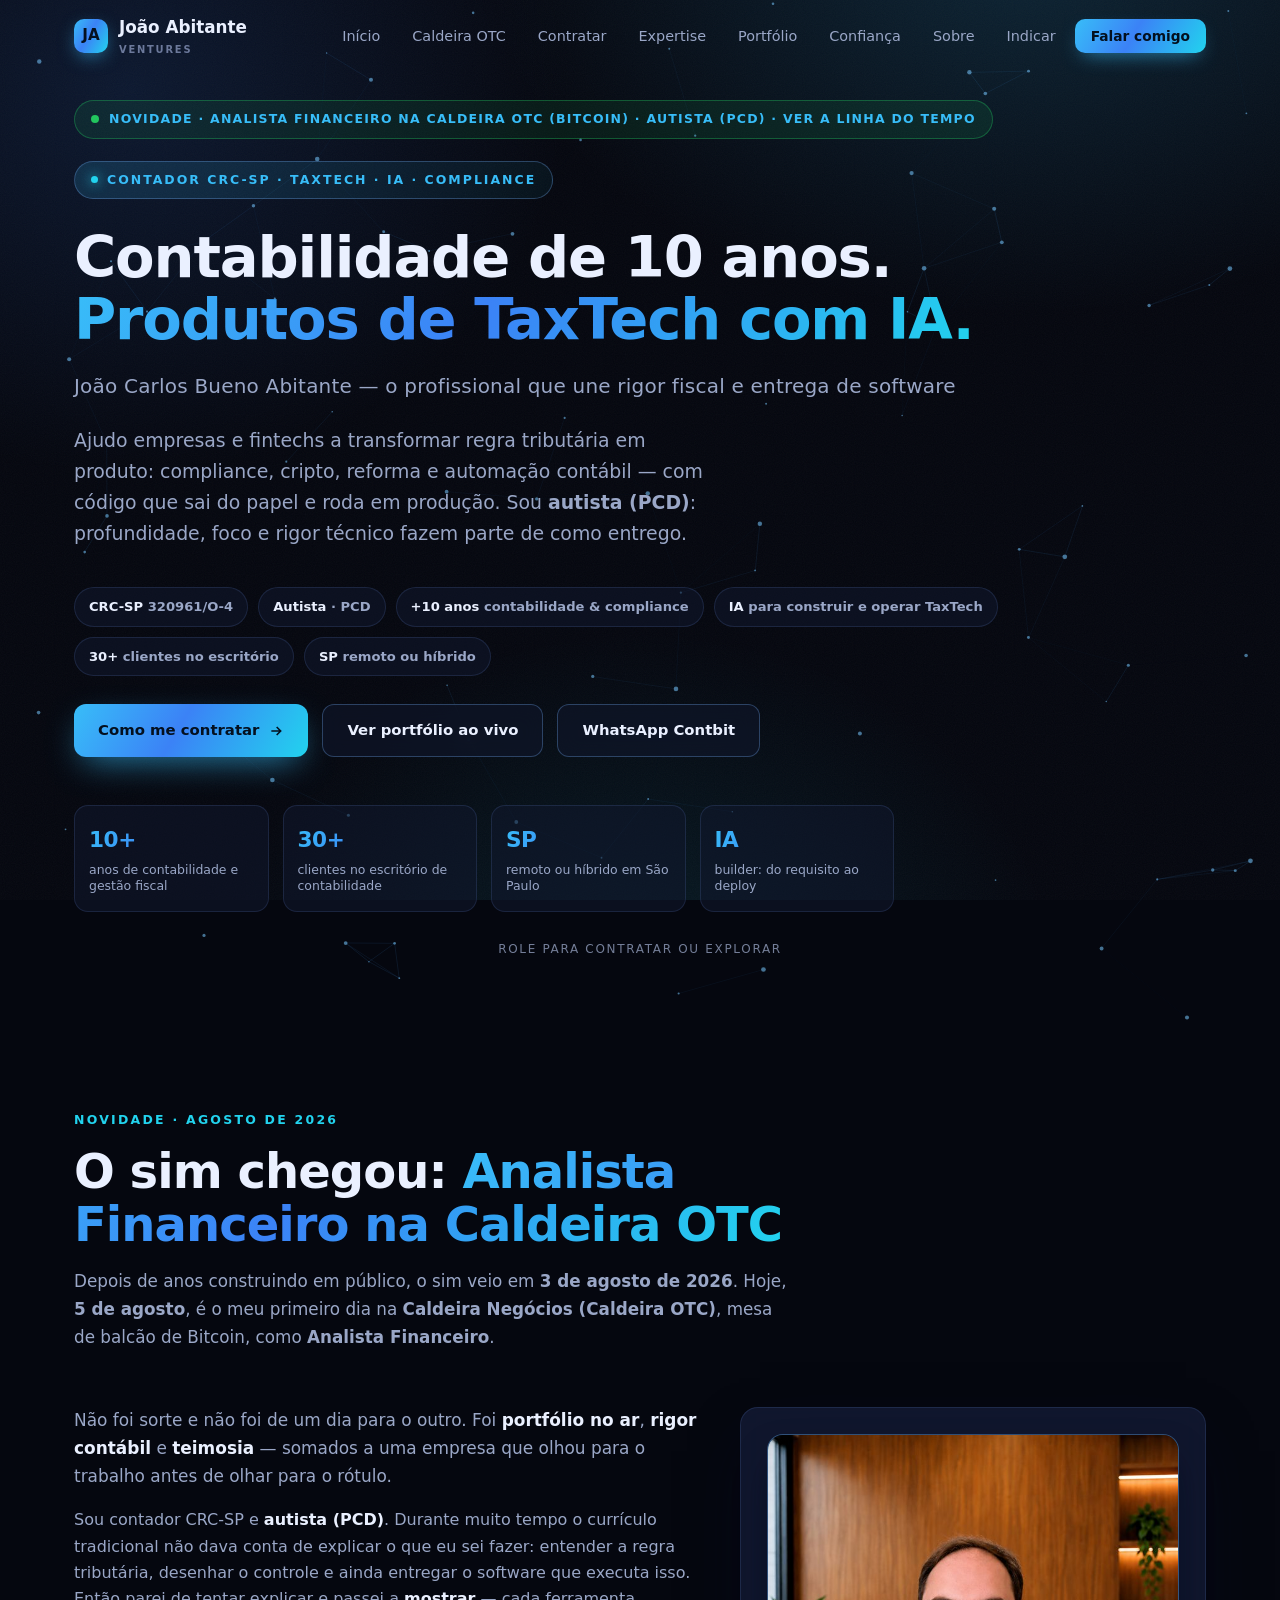
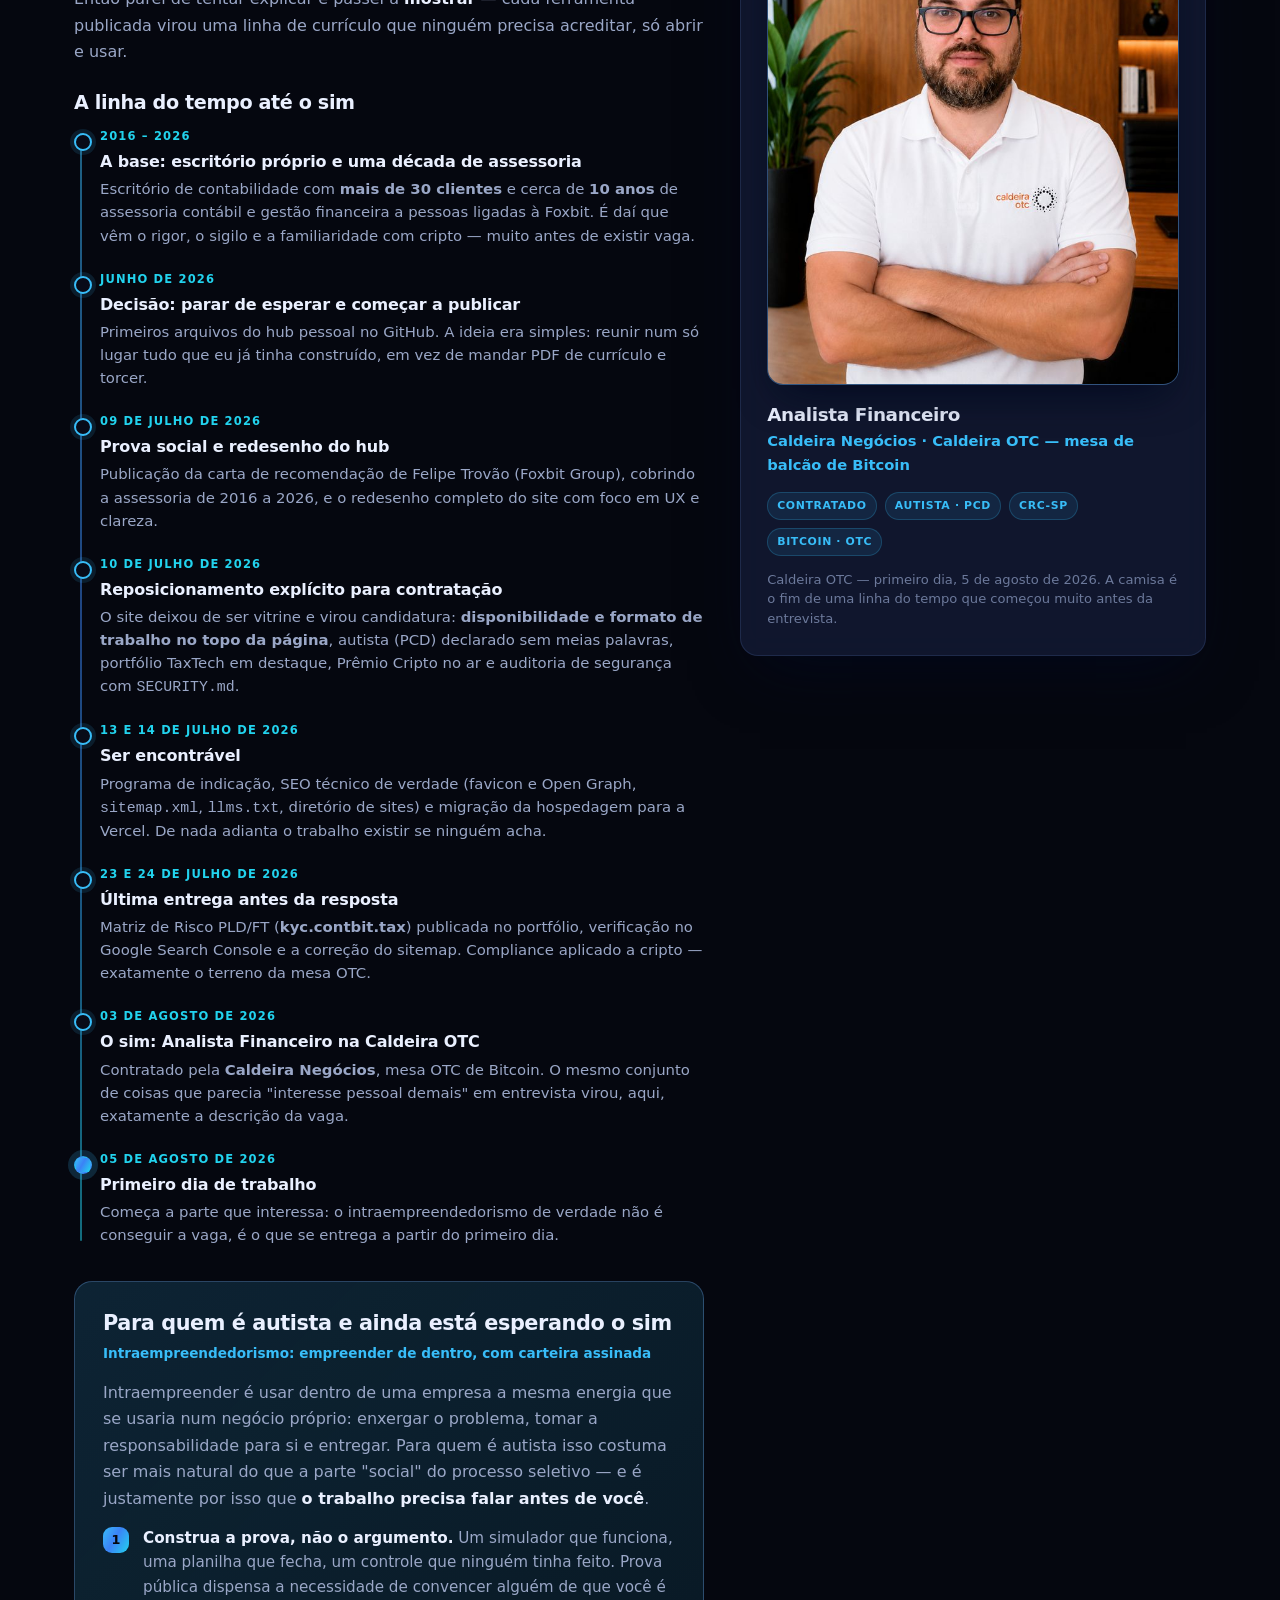
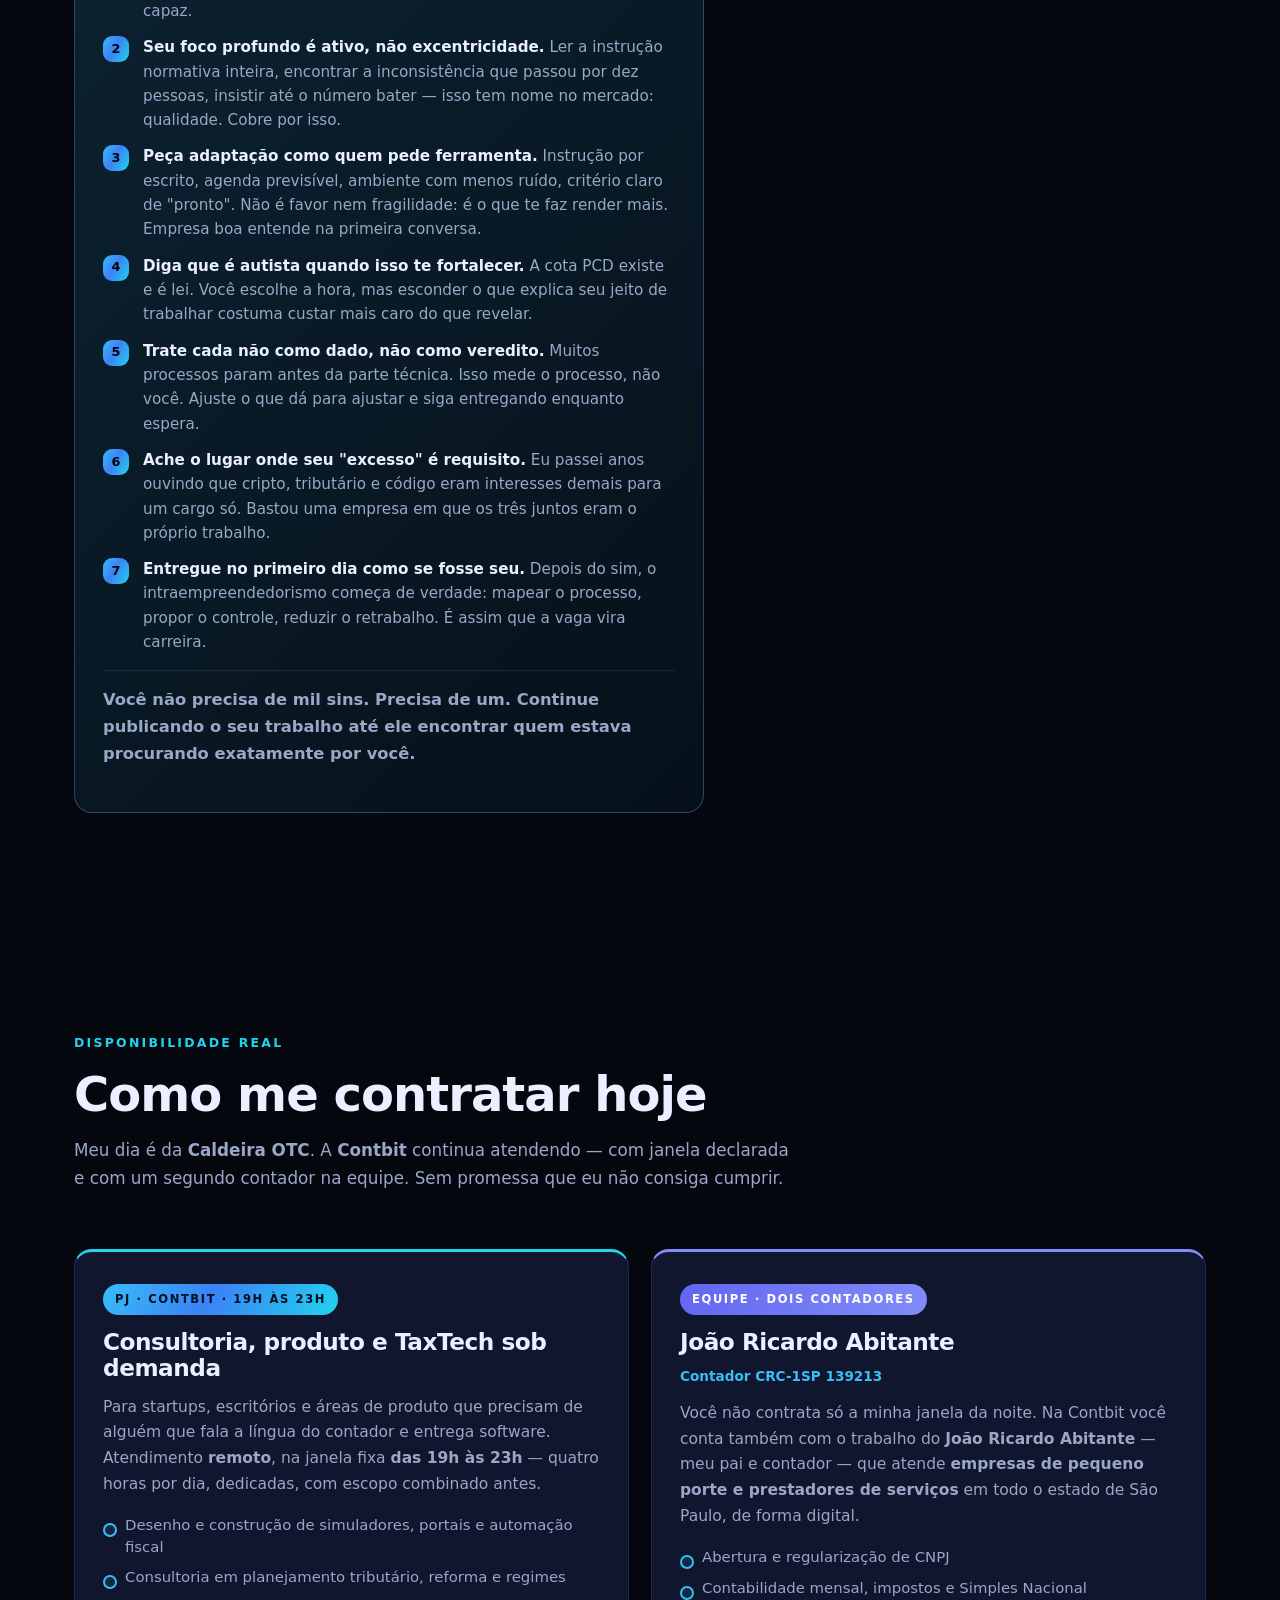
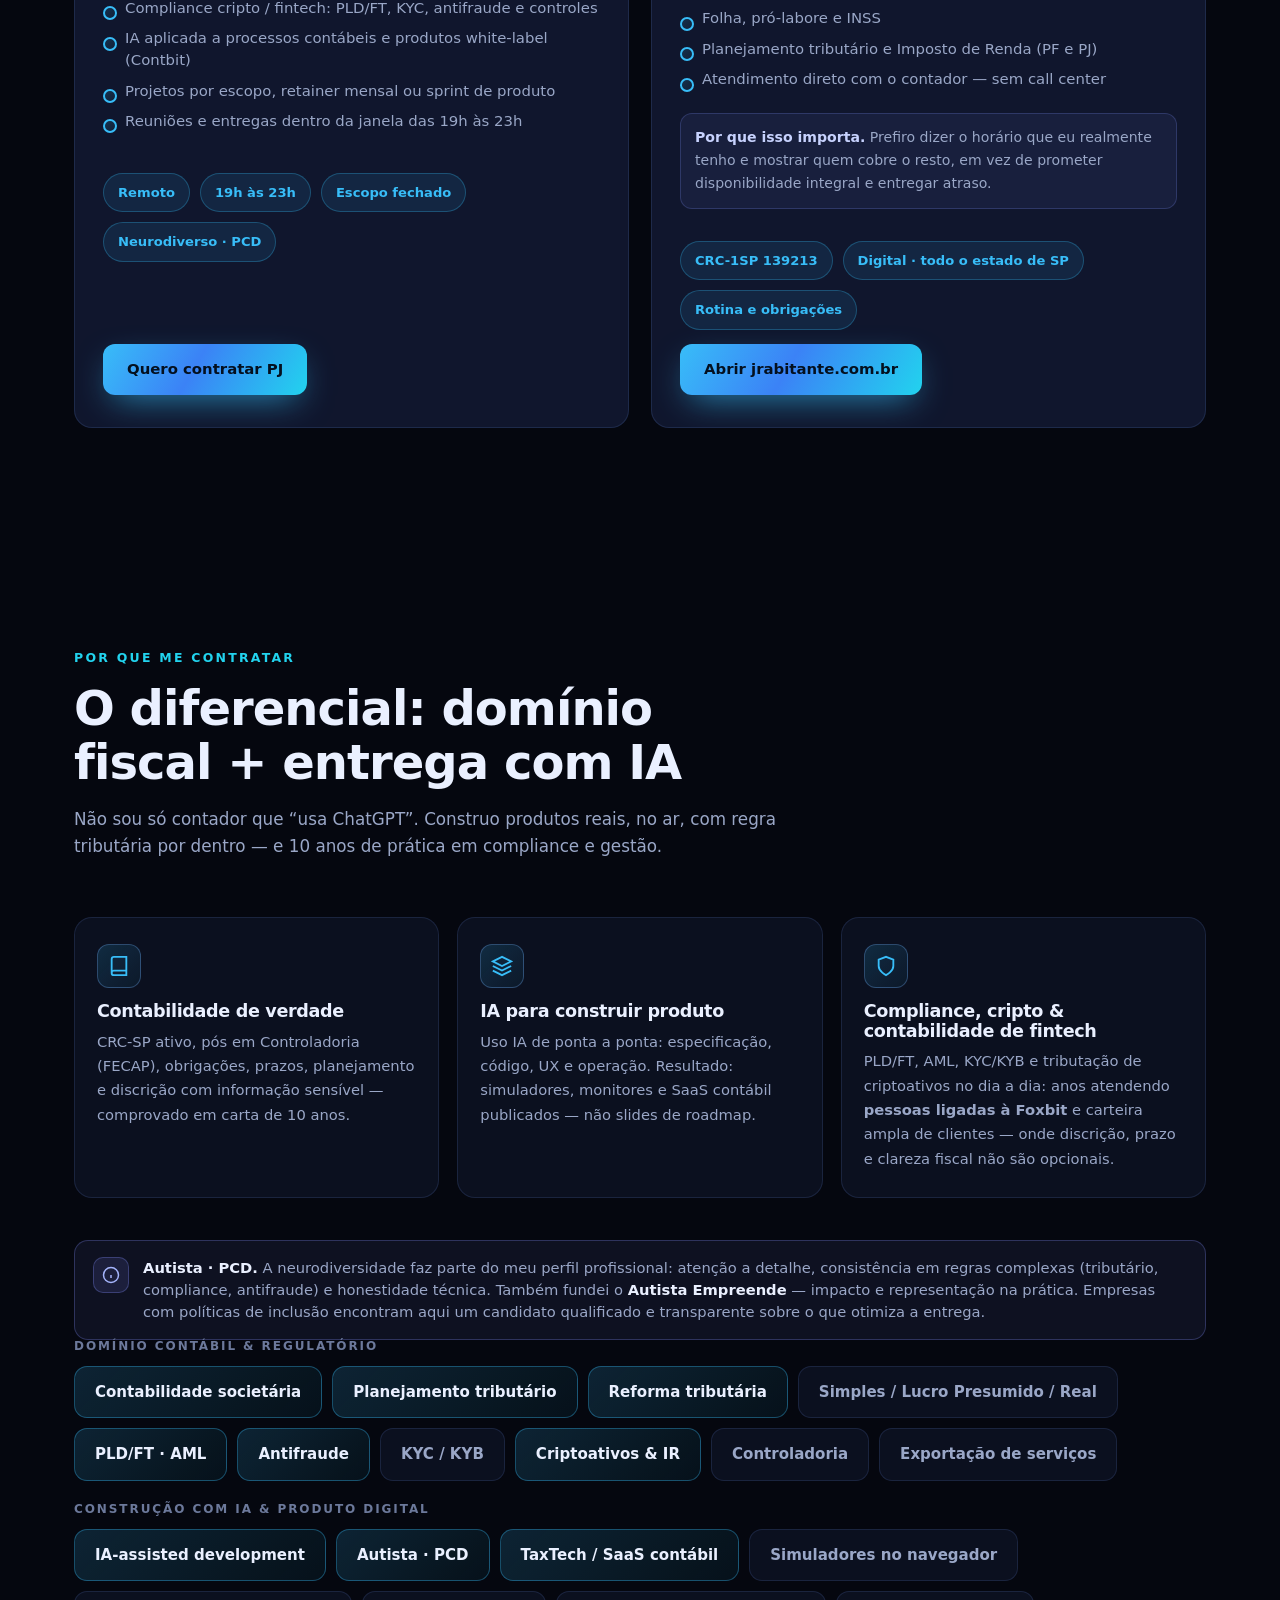
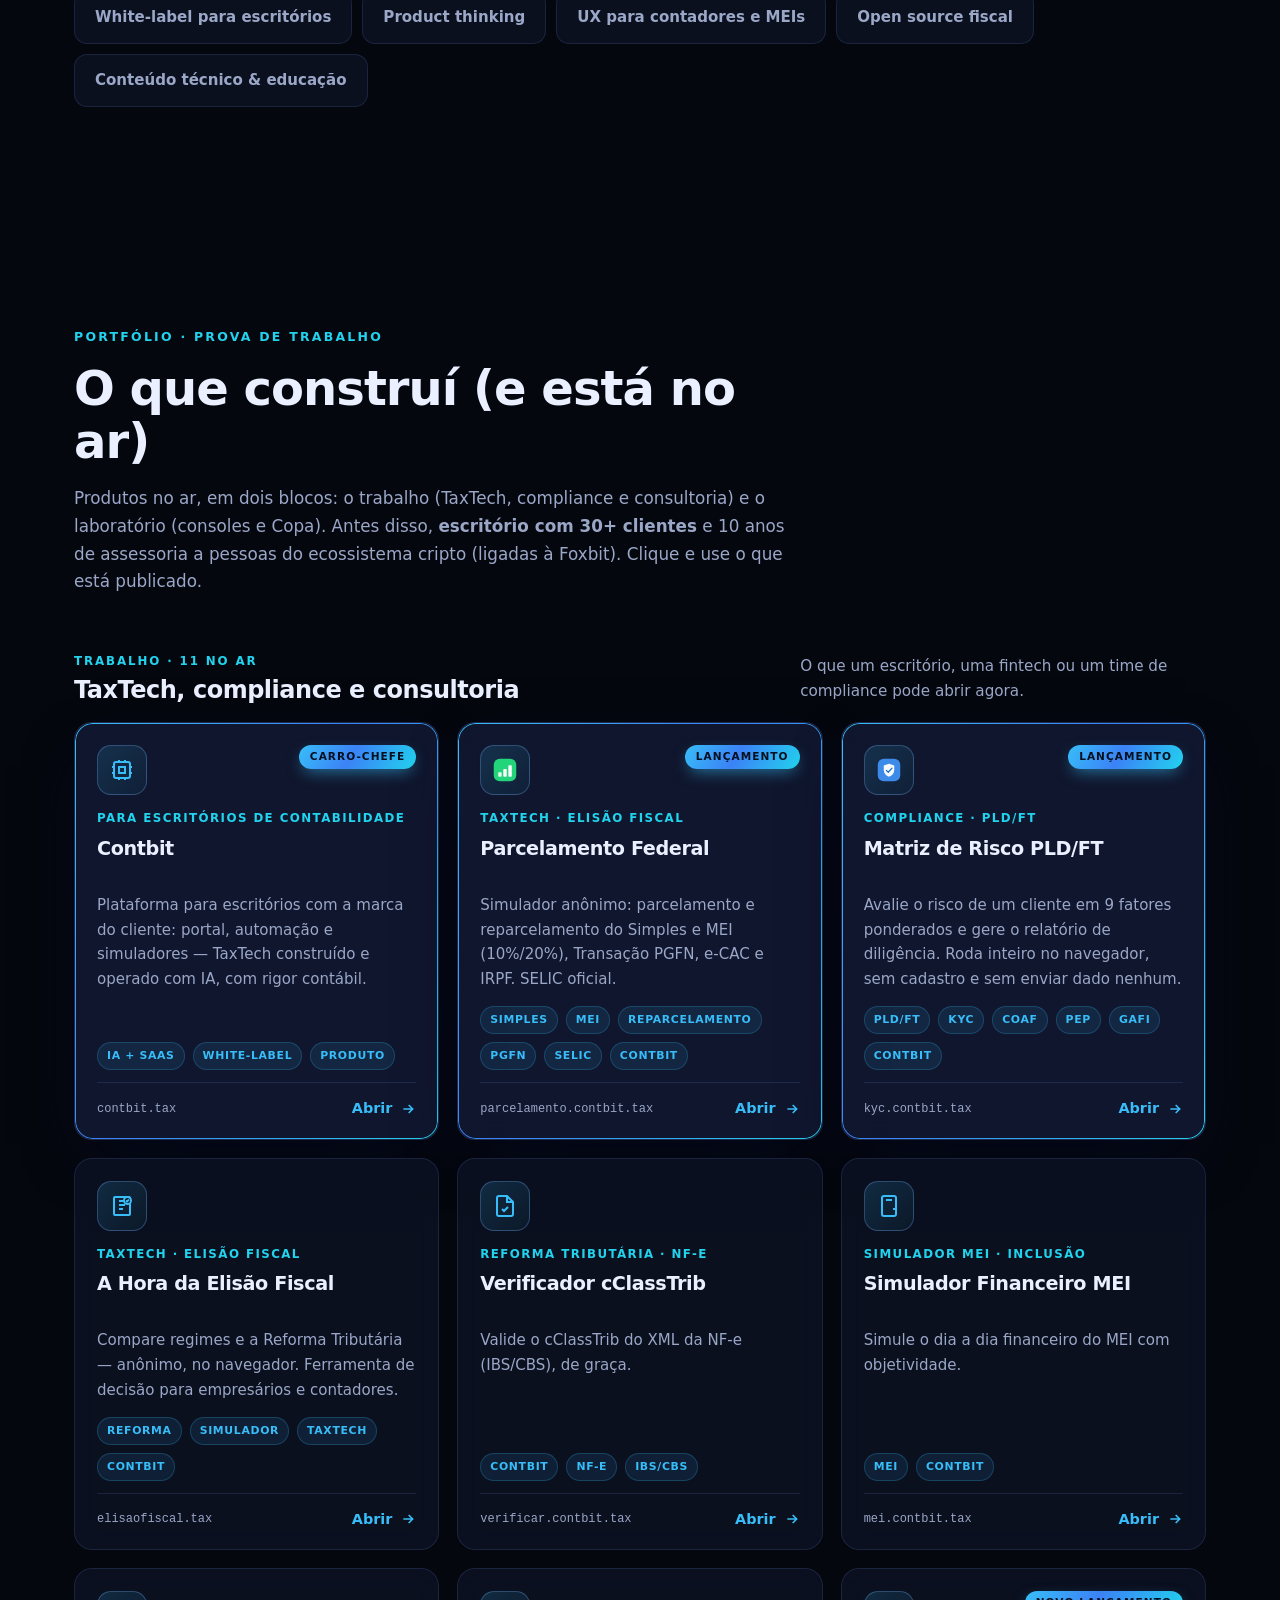
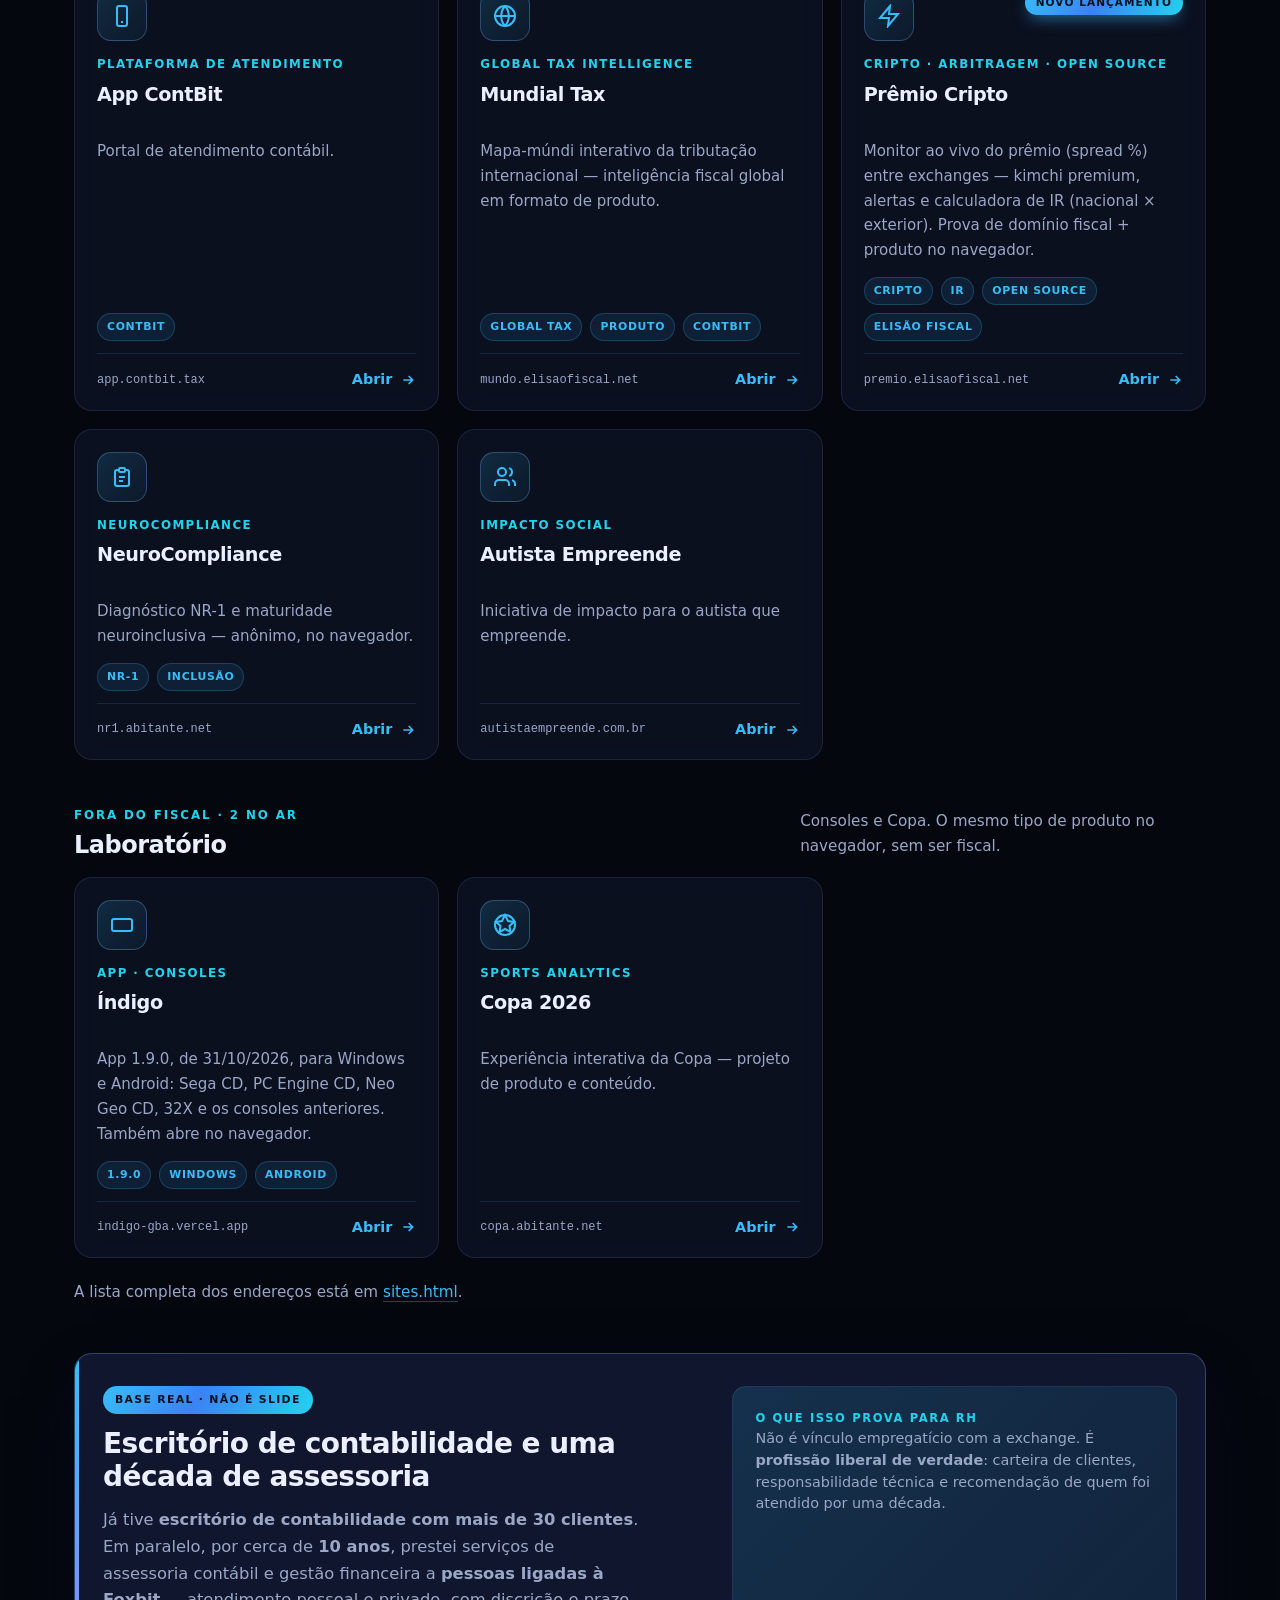
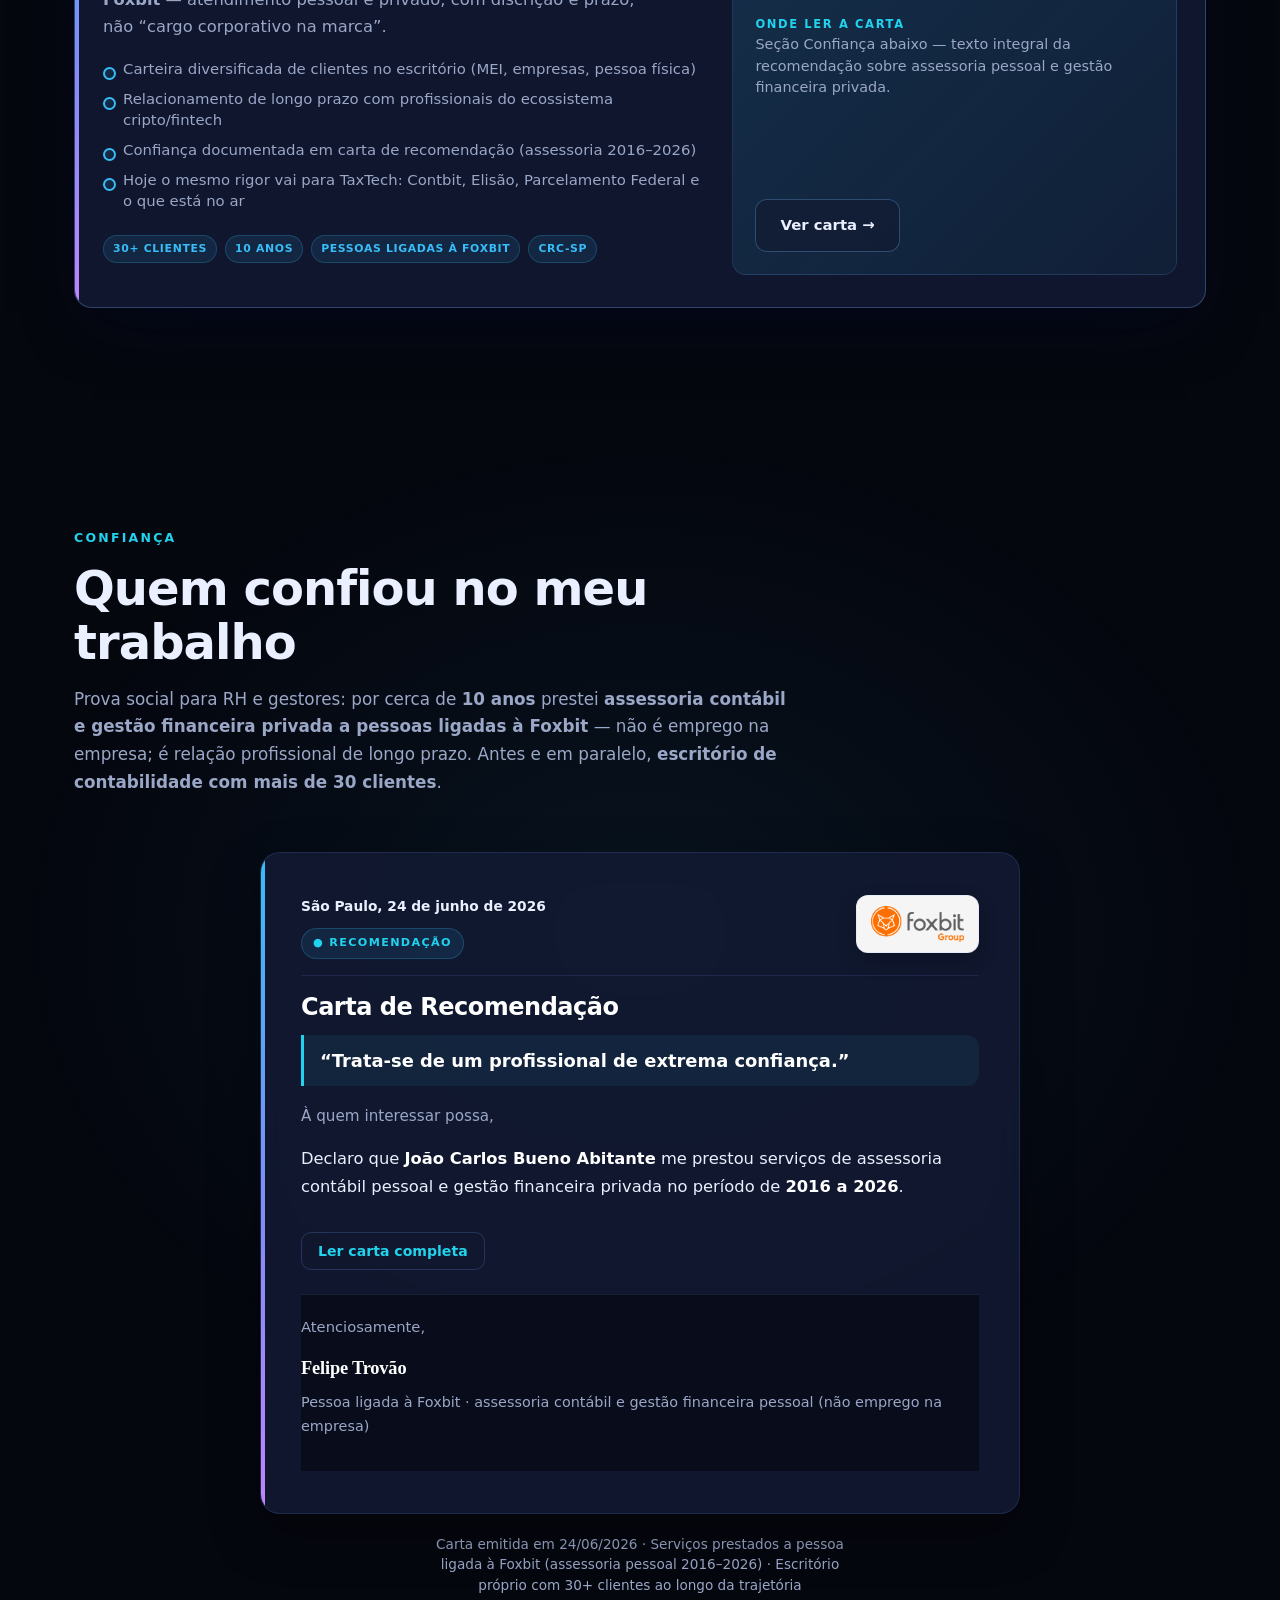
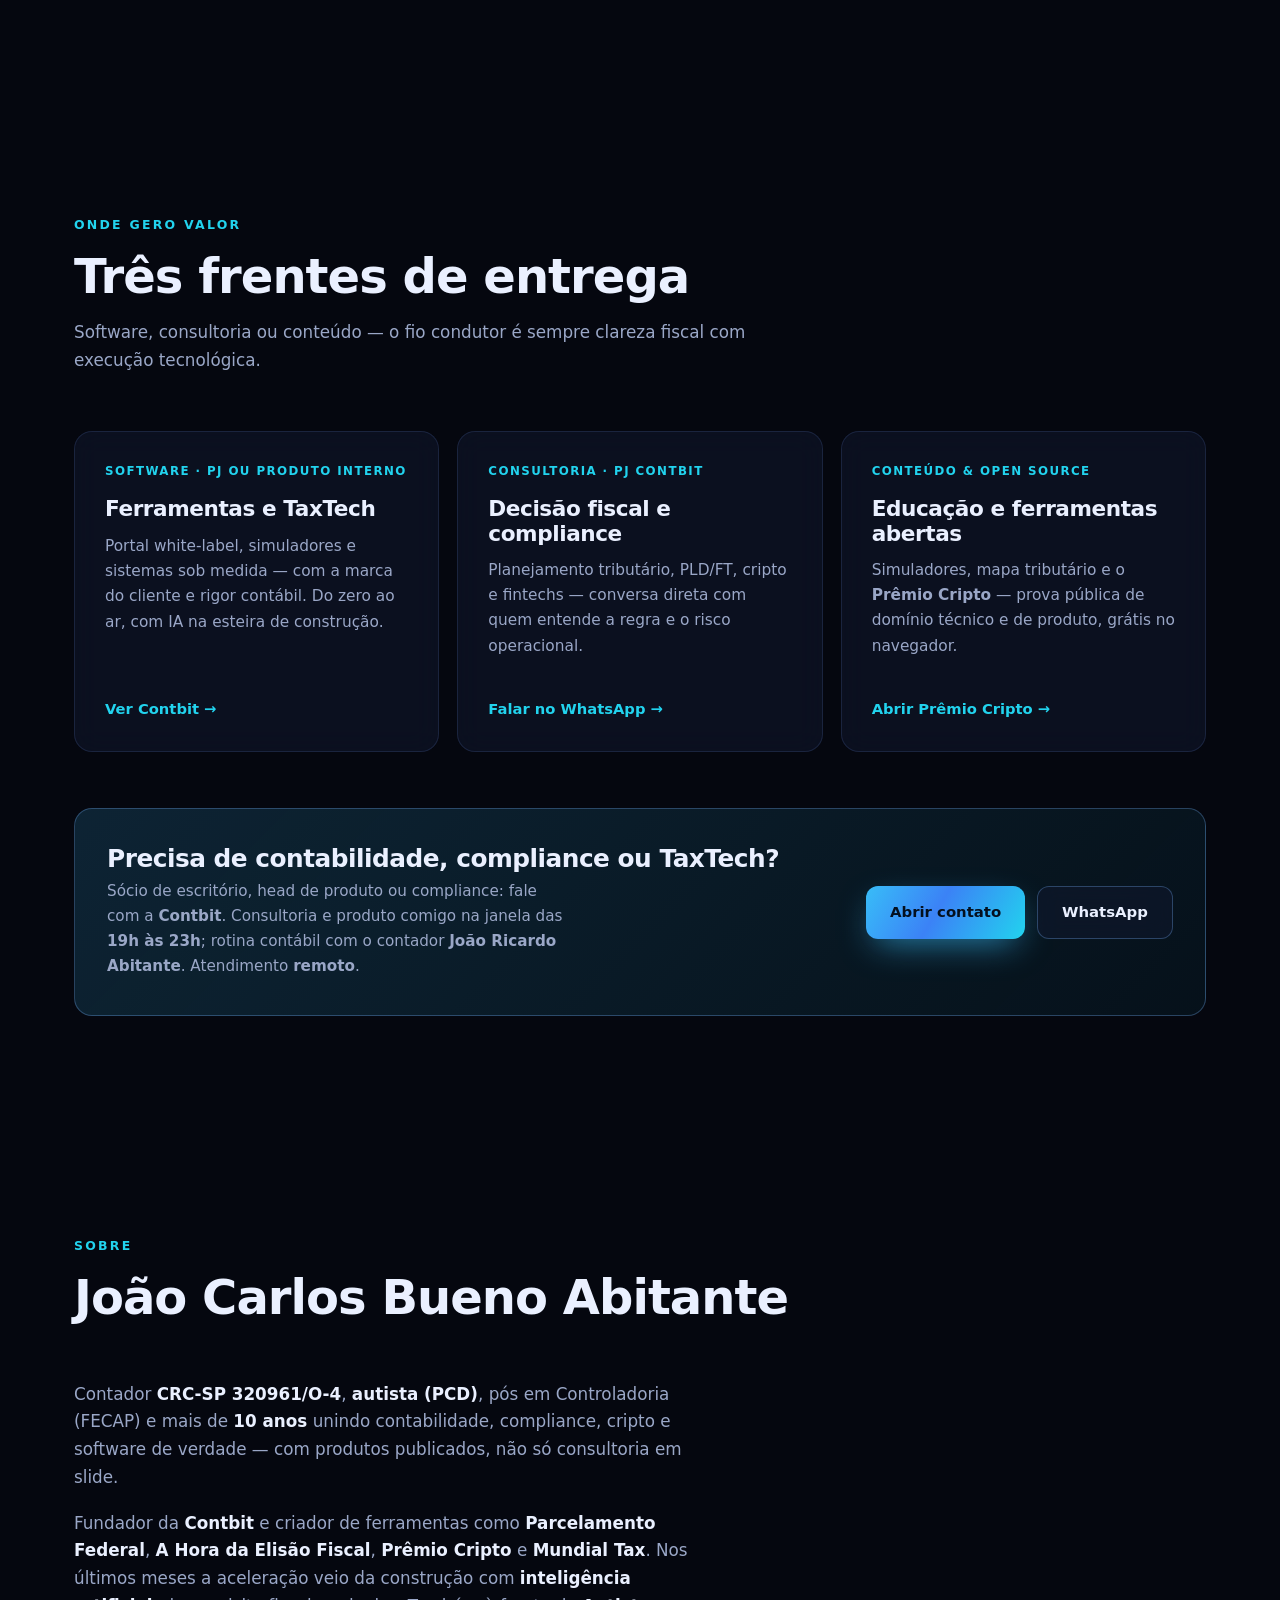
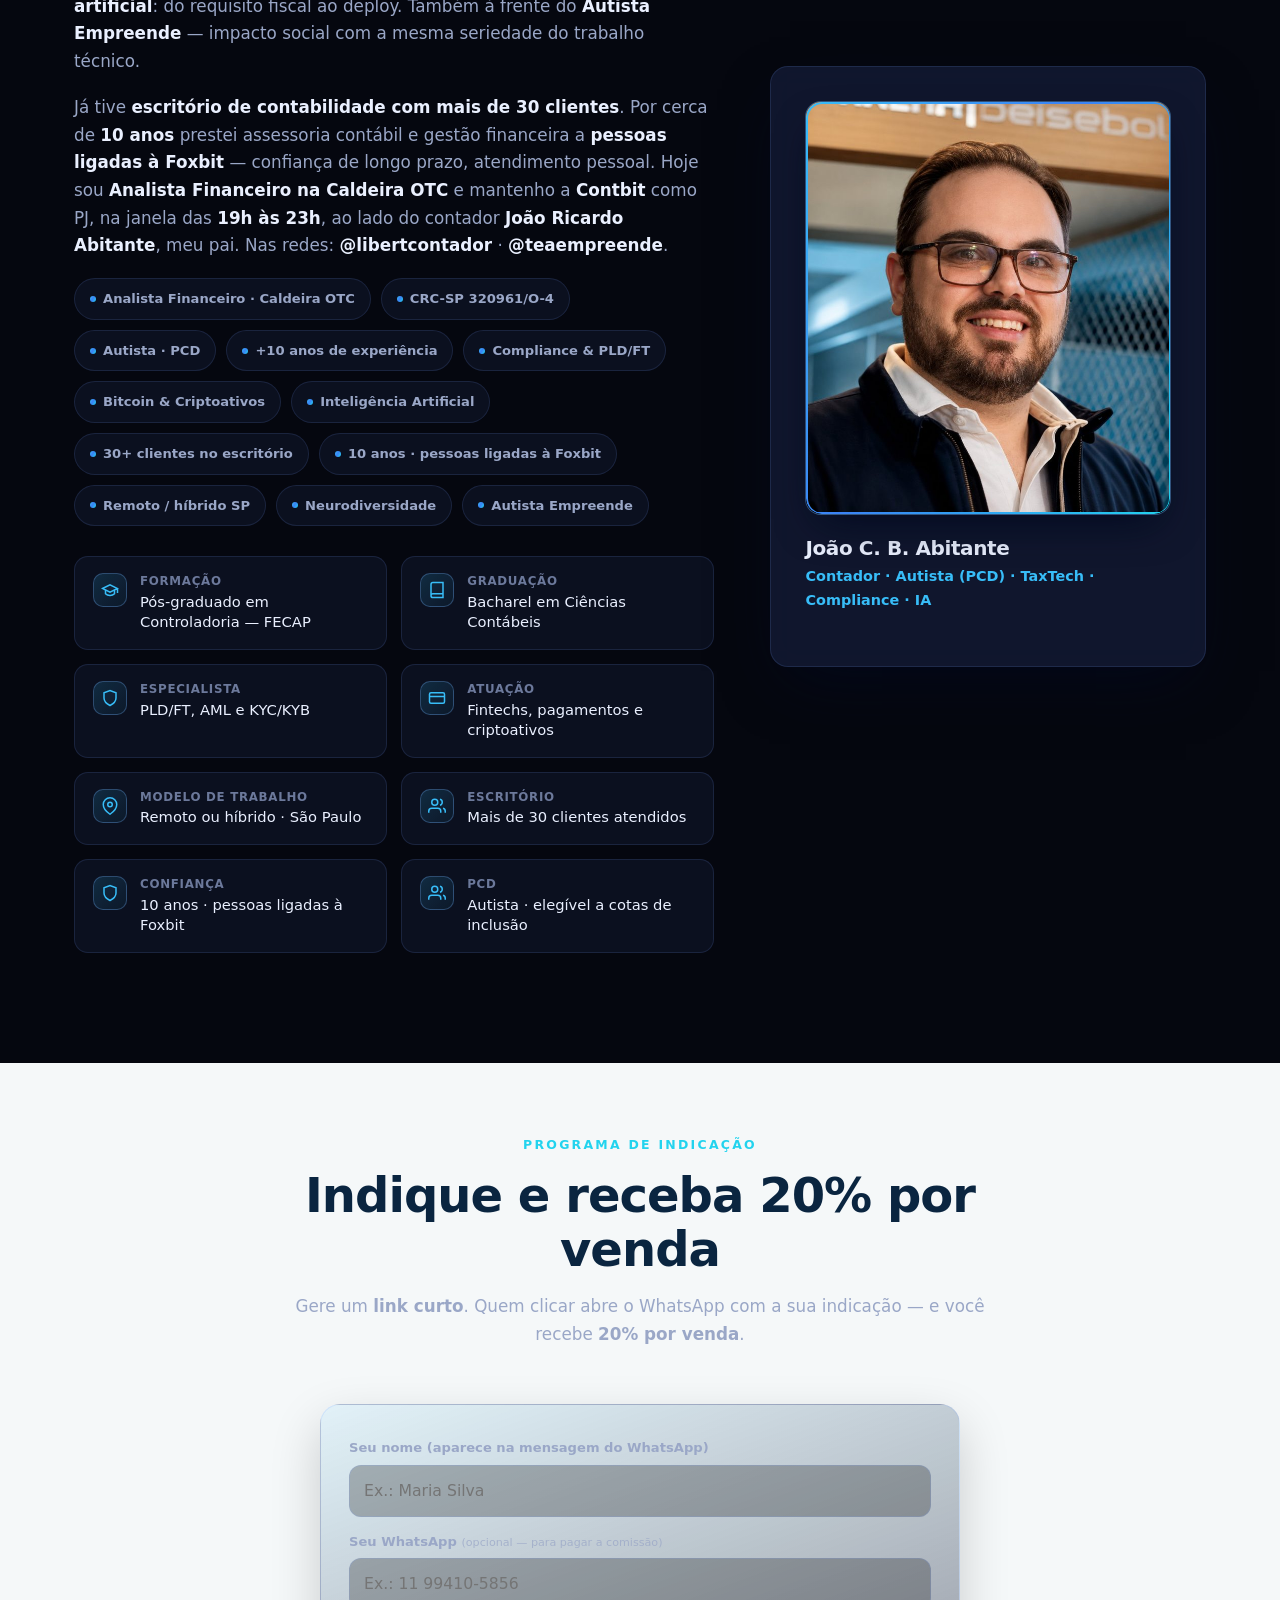
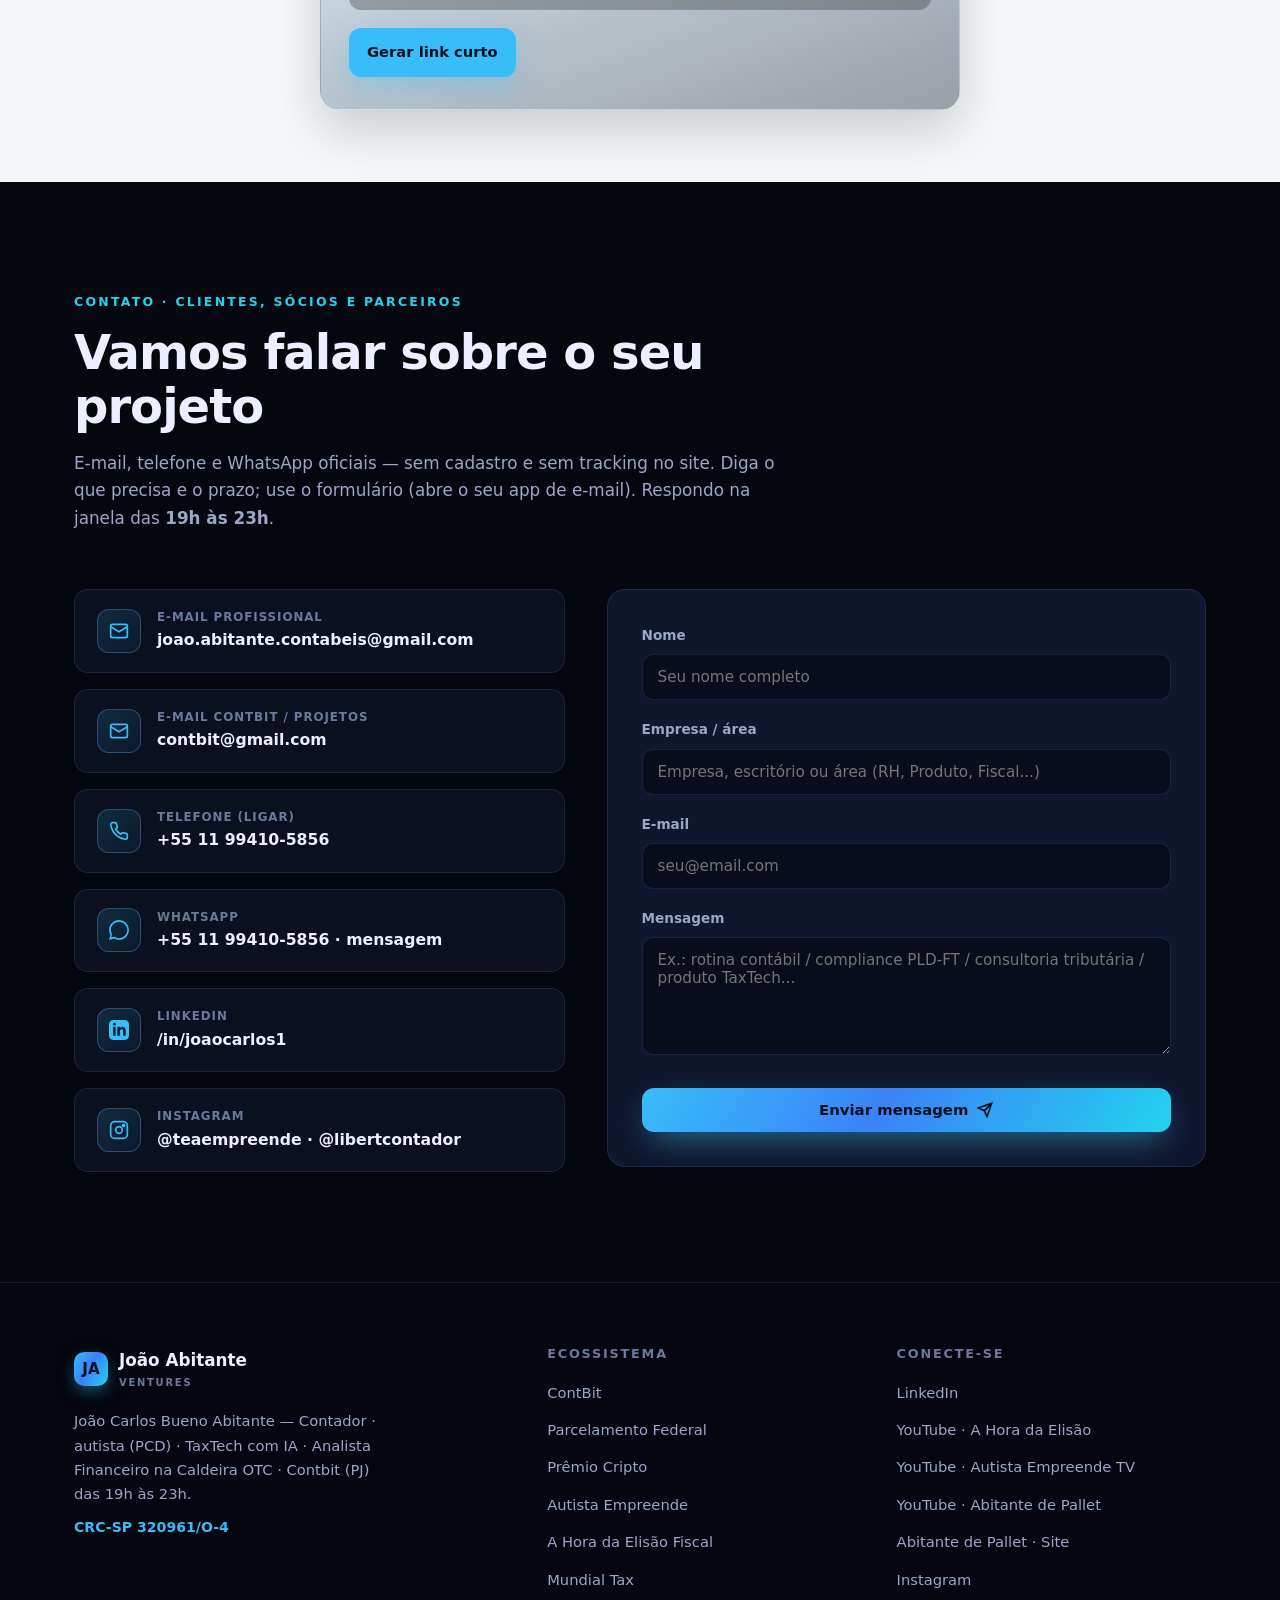
==== commit fcc9c701: "fix: tira links fora do ar e atualiza o Índigo para 1.9.0 hashrateconsultoria.com.br e deck.joaoabit" ====
--- a/index.html
+++ b/index.html
@@ -115,8 +115,7 @@
     "https://elisaofiscal.tax/",
     "https://nr1.abitante.net/",
     "https://copa.abitante.net/",
-    "https://indigo-gba.vercel.app/",
-    "https://deck.joaoabitante.net/"
+    "https://indigo-gba.vercel.app/"
   ],
   "subOrganization": [
     {"@type":"WebApplication","name":"Verificador cClassTrib IBS/CBS","url":"https://verificar.contbit.tax/","applicationCategory":"FinanceApplication","description":"Validação gratuita de cClassTrib no XML da NF-e."},
@@ -125,14 +124,12 @@
     {"@type":"WebApplication","name":"Parcelamento Federal","url":"https://parcelamento.contbit.tax/","applicationCategory":"FinanceApplication","description":"Simulador anônimo de parcelamento e reparcelamento federal: Simples Nacional, MEI (10%/20%), PGFN, e-CAC e IRPF com SELIC oficial."},
     {"@type":"WebApplication","name":"KYC AML Lite Brasil — Matriz de Risco PLD/FT","url":"https://kyc.contbit.tax/","applicationCategory":"BusinessApplication","description":"Matriz educacional de risco PLD/FT e KYC com 9 fatores ponderados, regras de sobreposição, listas do GAFI e relatório de diligência. Roda 100% no navegador, sem cadastro e sem coleta de dados."},
     {"@type":"WebApplication","name":"Prêmio Cripto","url":"https://premio.elisaofiscal.net/","applicationCategory":"FinanceApplication","description":"Monitor open-source de prêmio (spread %) de criptomoedas entre exchanges globais e locais, com calculadora de IR (ganho de capital nacional × exterior). 100% no navegador, anônimo e gratuito."},
-    {"@type":"Organization","name":"Hash Rate Consultoria","url":"https://hashrateconsultoria.com.br/"},
     {"@type":"Organization","name":"Autista Empreende","url":"https://autistaempreende.com.br/"},
     {"@type":"WebApplication","name":"A Hora da Elisão Fiscal — Simulador Tributário","url":"https://elisaofiscal.tax/","applicationCategory":"FinanceApplication"},
     {"@type":"WebApplication","name":"Simulador Financeiro MEI — Autista Empreende","url":"https://mei.contbit.tax/","applicationCategory":"FinanceApplication","description":"Simulador financeiro gratuito e anônimo para empreendedores autistas (DAS, teto do MEI e saúde financeira)."},
     {"@type":"Organization","name":"Mundial Tax","url":"https://mundo.elisaofiscal.net/"},
     {"@type":"WebApplication","name":"Copa 2026 Simulador","url":"https://copa.abitante.net/","applicationCategory":"GameApplication","author":{"@type":"Person","name":"João Carlos Bueno Abitante","sameAs":"https://x.com/libertcontador"}},
-    {"@type":"WebApplication","name":"Índigo","url":"https://indigo-gba.vercel.app/","applicationCategory":"GameApplication","softwareVersion":"1.7.0","description":"Emulador Índigo 1.7: Mega Drive, PC Engine e outros consoles, no navegador e em app para Windows e Android."},
-    {"@type":"WebApplication","name":"Deck Pokémon TCG","url":"https://deck.joaoabitante.net/","applicationCategory":"GameApplication","description":"Deck builder de Pokémon TCG com validação Standard/Expanded e meta atualizado."}
+    {"@type":"WebApplication","name":"Índigo","url":"https://indigo-gba.vercel.app/","applicationCategory":"GameApplication","softwareVersion":"1.9.0","description":"Emulador Índigo. O app 1.9.0 (31/10/2026) para Windows e Android traz Sega CD, PC Engine CD, Neo Geo CD e 32X, além dos consoles anteriores. Também abre no navegador."}
   ]
 }
 </script>
@@ -1037,12 +1034,6 @@
       "position": 14,
       "name": "Índigo",
       "url": "https://indigo-gba.vercel.app/"
-    },
-    {
-      "@type": "ListItem",
-      "position": 15,
-      "name": "Deck Pokémon TCG",
-      "url": "https://deck.joaoabitante.net/"
     }
   ]
 }
@@ -1329,13 +1320,13 @@
     <div class="section-head reveal">
       <span class="tag">Portfólio · prova de trabalho</span>
       <h2>O que construí (e está no ar)</h2>
-      <p>Produtos no ar, em dois blocos: o trabalho (TaxTech, compliance e consultoria) e o laboratório (consoles, cartas e Copa). Antes disso, <strong>escritório com 30+ clientes</strong> e 10 anos de assessoria a pessoas do ecossistema cripto (ligadas à Foxbit). Clique e use o que está publicado.</p>
+      <p>Produtos no ar, em dois blocos: o trabalho (TaxTech, compliance e consultoria) e o laboratório (consoles e Copa). Antes disso, <strong>escritório com 30+ clientes</strong> e 10 anos de assessoria a pessoas do ecossistema cripto (ligadas à Foxbit). Clique e use o que está publicado.</p>
     </div>
 
     <div class="proj-group" id="projetos-trabalho">
       <div class="proj-head reveal">
         <div>
-          <span class="proj-kicker">Trabalho · 12 no ar</span>
+          <span class="proj-kicker">Trabalho · 11 no ar</span>
           <h3>TaxTech, compliance e consultoria</h3>
         </div>
         <p>O que um escritório, uma fintech ou um time de compliance pode abrir agora.</p>
@@ -1495,22 +1486,7 @@
         </span>
         </div>
       </a>
-      <a class="card reveal" href="https://hashrateconsultoria.com.br/" target="_blank" rel="noopener noreferrer">
-        <div class="card-top">
-          <div class="icon"><svg width="24" height="24" viewBox="0 0 24 24" fill="none" stroke="currentColor" stroke-width="2" aria-hidden="true"><path d="M3 3v18h18M7 14l4-4 3 3 5-6"/></svg></div>
-        </div>
-        <div class="cat">Consultoria Estratégica</div>
-        <h3>Hash Rate Consultoria</h3>
-        <p>Consultoria financeira e contábil com foco em clareza e decisão — o lado boutique do meu trabalho de assessoria.</p>
-        <div class="card-bottom">
-        <div class="case-meta"><span class="case-chip">Consultoria</span><span class="case-chip">Financeiro</span></div>
-        <span class="card-foot">
-          <span class="host">hashrateconsultoria.com.br</span>
-          <span class="visit">Abrir <svg width="16" height="16" viewBox="0 0 24 24" fill="none" stroke="currentColor" stroke-width="2.4" aria-hidden="true"><path d="M5 12h14M13 6l6 6-6 6"/></svg><span class="sr-only"> (site externo)</span></span>
-        </span>
-        </div>
-      </a>
-      <a class="card reveal" href="https://autistaempreende.com.br/" target="_blank" rel="noopener noreferrer">
+            <a class="card reveal" href="https://autistaempreende.com.br/" target="_blank" rel="noopener noreferrer">
         <div class="card-top">
           <div class="icon"><svg width="24" height="24" viewBox="0 0 24 24" fill="none" stroke="currentColor" stroke-width="2" aria-hidden="true"><path d="M16 21v-2a4 4 0 00-4-4H6a4 4 0 00-4 4v2M9 11a4 4 0 100-8 4 4 0 000 8zM22 21v-2a4 4 0 00-3-3.87M16 3.13a4 4 0 010 7.75"/></svg></div>
         </div>
@@ -1530,10 +1506,10 @@
     <div class="proj-group" id="projetos-laboratorio">
       <div class="proj-head reveal">
         <div>
-          <span class="proj-kicker">Fora do fiscal · 3 no ar</span>
+          <span class="proj-kicker">Fora do fiscal · 2 no ar</span>
           <h3>Laboratório</h3>
         </div>
-        <p>Consoles, cartas e Copa. O mesmo tipo de produto no navegador, sem ser fiscal.</p>
+        <p>Consoles e Copa. O mesmo tipo de produto no navegador, sem ser fiscal.</p>
       </div>
       <div class="cards-grid">
       <a class="card reveal" href="https://indigo-gba.vercel.app/" target="_blank" rel="noopener noreferrer">
@@ -1542,31 +1518,16 @@
         </div>
         <div class="cat">App · consoles</div>
         <h3>Índigo</h3>
-        <p>Emulador 1.7, de 25/10/2026: Mega Drive, PC Engine e os consoles anteriores. Roda no navegador e baixa para Windows e Android.</p>
+        <p>App 1.9.0, de 31/10/2026, para Windows e Android: Sega CD, PC Engine CD, Neo Geo CD, 32X e os consoles anteriores. Também abre no navegador.</p>
         <div class="card-bottom">
-        <div class="case-meta"><span class="case-chip">1.7.0</span><span class="case-chip">Windows</span><span class="case-chip">Android</span></div>
+        <div class="case-meta"><span class="case-chip">1.9.0</span><span class="case-chip">Windows</span><span class="case-chip">Android</span></div>
         <span class="card-foot">
           <span class="host">indigo-gba.vercel.app</span>
           <span class="visit">Abrir <svg width="16" height="16" viewBox="0 0 24 24" fill="none" stroke="currentColor" stroke-width="2.4" aria-hidden="true"><path d="M5 12h14M13 6l6 6-6 6"/></svg><span class="sr-only"> (site externo)</span></span>
         </span>
         </div>
       </a>
-      <a class="card reveal" href="https://deck.joaoabitante.net/" target="_blank" rel="noopener noreferrer">
-        <div class="card-top">
-          <div class="icon"><svg width="24" height="24" viewBox="0 0 24 24" fill="none" stroke="currentColor" stroke-width="2" aria-hidden="true"><rect x="3" y="4" width="7" height="16" rx="1"/><rect x="14" y="4" width="7" height="16" rx="1"/></svg></div>
-        </div>
-        <div class="cat">Pokémon TCG</div>
-        <h3>Deck Pokémon TCG</h3>
-        <p>Monte e valide decks de Pokémon TCG. O meta é atualizado todo dia.</p>
-        <div class="card-bottom">
-        <div class="case-meta"><span class="case-chip">Standard</span><span class="case-chip">Expanded</span><span class="case-chip">Meta diário</span></div>
-        <span class="card-foot">
-          <span class="host">deck.joaoabitante.net</span>
-          <span class="visit">Abrir <svg width="16" height="16" viewBox="0 0 24 24" fill="none" stroke="currentColor" stroke-width="2.4" aria-hidden="true"><path d="M5 12h14M13 6l6 6-6 6"/></svg><span class="sr-only"> (site externo)</span></span>
-        </span>
-        </div>
-      </a>
-      <a class="card reveal" href="https://copa.abitante.net" target="_blank" rel="noopener noreferrer">
+            <a class="card reveal" href="https://copa.abitante.net" target="_blank" rel="noopener noreferrer">
         <div class="card-top">
           <div class="icon"><svg width="24" height="24" viewBox="0 0 24 24" fill="none" stroke="currentColor" stroke-width="2" aria-hidden="true"><circle cx="12" cy="12" r="10"/><path d="M12 2l3 6 6 1-4.5 4 1 6L12 16l-5.5 3 1-6L3 9l6-1z"/></svg></div>
         </div>
@@ -1837,7 +1798,6 @@
           <li><a href="https://contbit.tax/" target="_blank" rel="noopener noreferrer">ContBit</a></li>
           <li><a href="https://parcelamento.contbit.tax/" target="_blank" rel="noopener noreferrer">Parcelamento Federal</a></li>
           <li><a href="https://premio.elisaofiscal.net/" target="_blank" rel="noopener noreferrer">Prêmio Cripto</a></li>
-          <li><a href="https://hashrateconsultoria.com.br/" target="_blank" rel="noopener noreferrer">Hash Rate Consultoria</a></li>
           <li><a href="https://autistaempreende.com.br/" target="_blank" rel="noopener noreferrer">Autista Empreende</a></li>
           <li><a href="#projetos">A Hora da Elisão Fiscal</a></li>
           <li><a href="https://mundo.elisaofiscal.net/" target="_blank" rel="noopener noreferrer">Mundial Tax</a></li>
@@ -1848,8 +1808,7 @@
           <li><a href="https://verificar.contbit.tax/" target="_blank" rel="noopener noreferrer">Verificador cClassTrib</a></li>
           <li><a href="https://nr1.abitante.net/" target="_blank" rel="noopener noreferrer">NeuroCompliance (NR-1)</a></li>
           <li><a href="https://copa.abitante.net/" target="_blank" rel="noopener noreferrer">Copa 2026</a></li>
-          <li><a href="https://indigo-gba.vercel.app/" target="_blank" rel="noopener noreferrer">Índigo 1.7</a></li>
-          <li><a href="https://deck.joaoabitante.net/" target="_blank" rel="noopener noreferrer">Deck Pokémon TCG</a></li>
+          <li><a href="https://indigo-gba.vercel.app/" target="_blank" rel="noopener noreferrer">Índigo 1.9</a></li>
           <li><a href="/sites.html">Todos os sites (diretório SEO)</a></li>
 
           <li><a href="https://copa.abitante.net" target="_blank" rel="noopener noreferrer">Copa 2026</a></li>
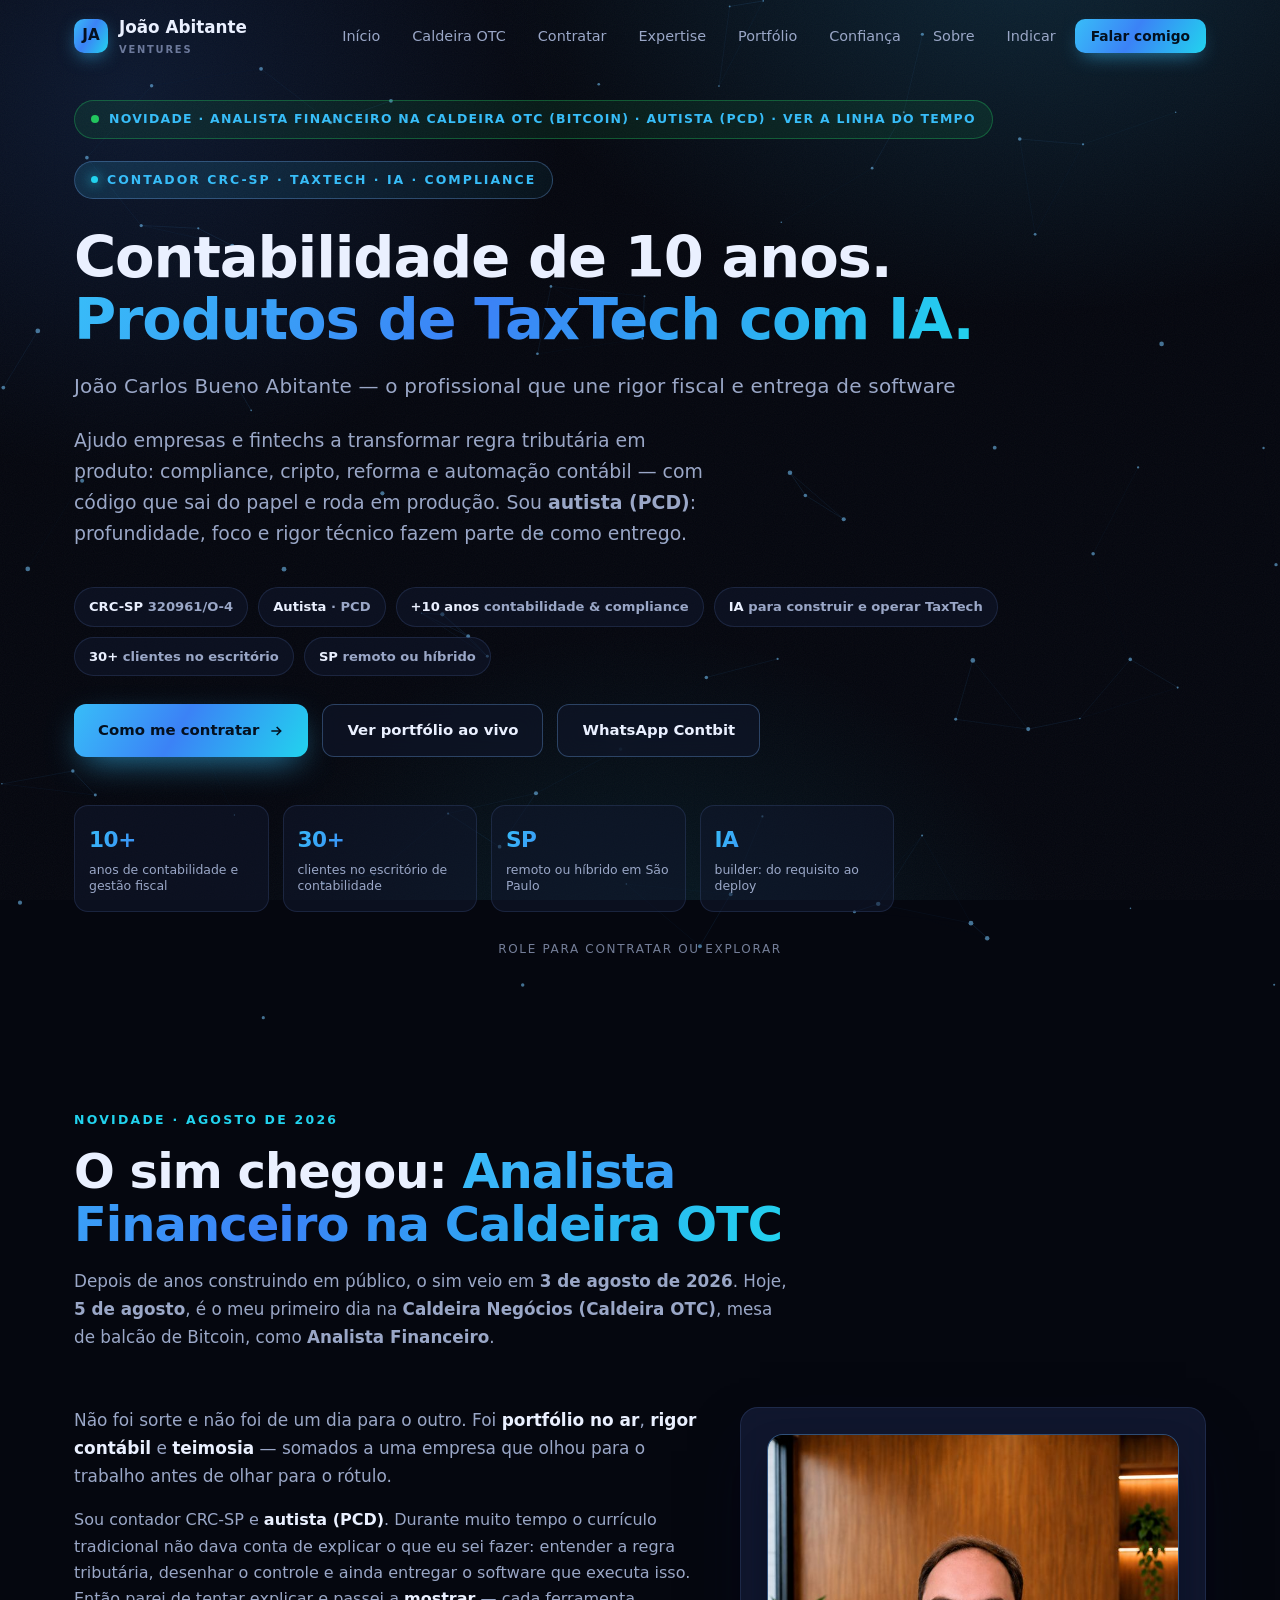
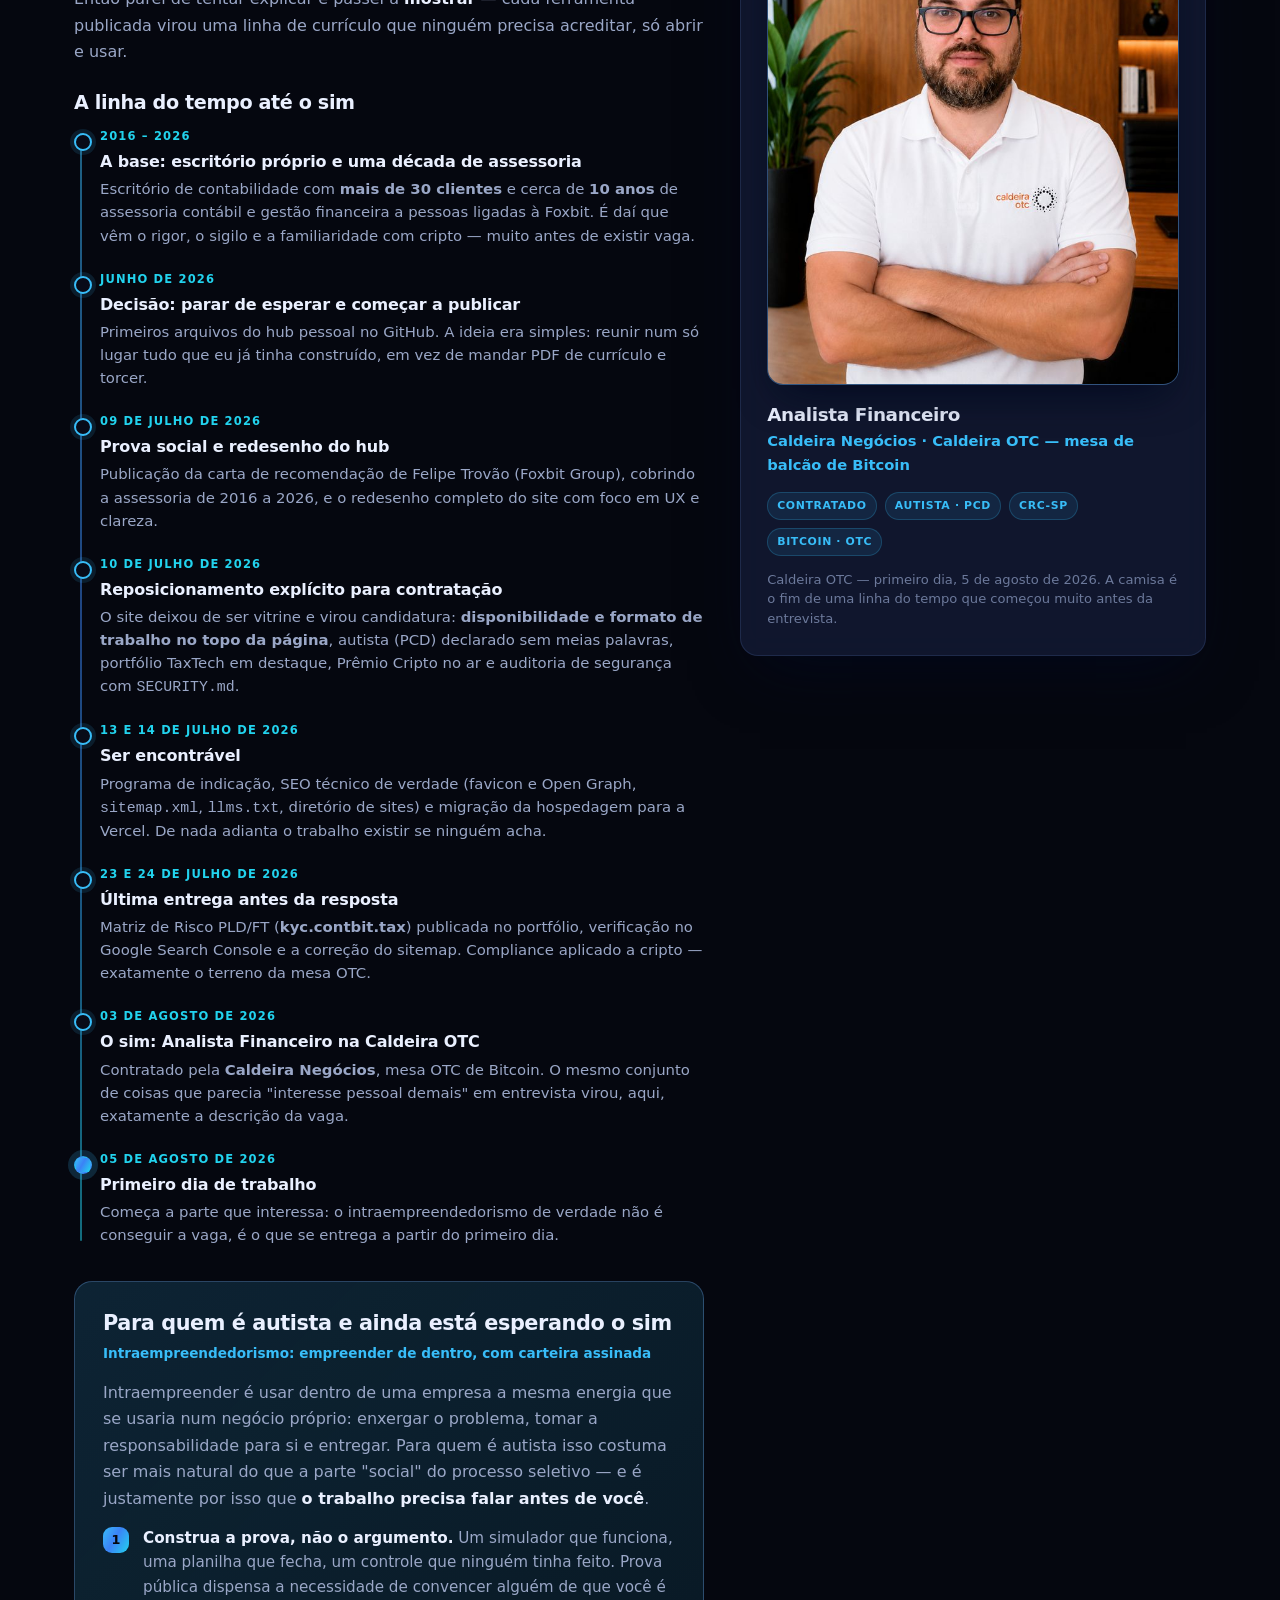
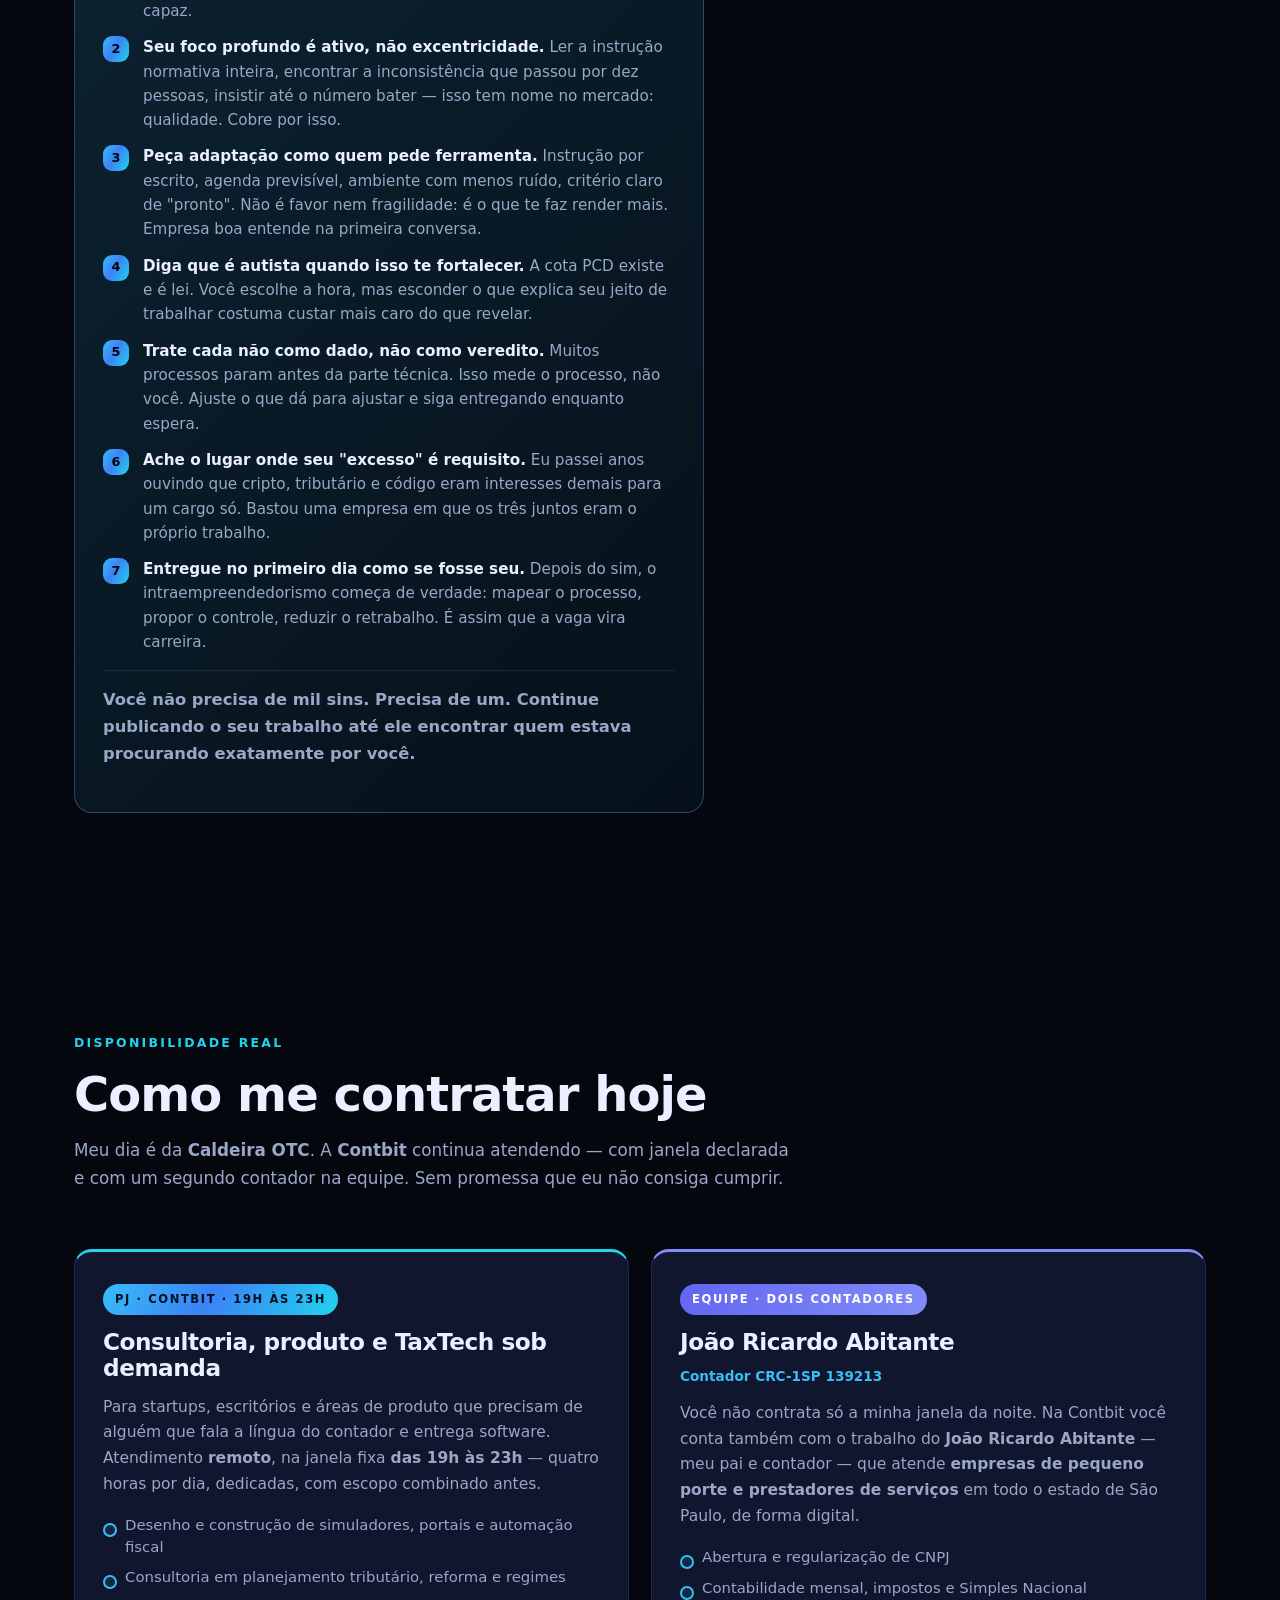
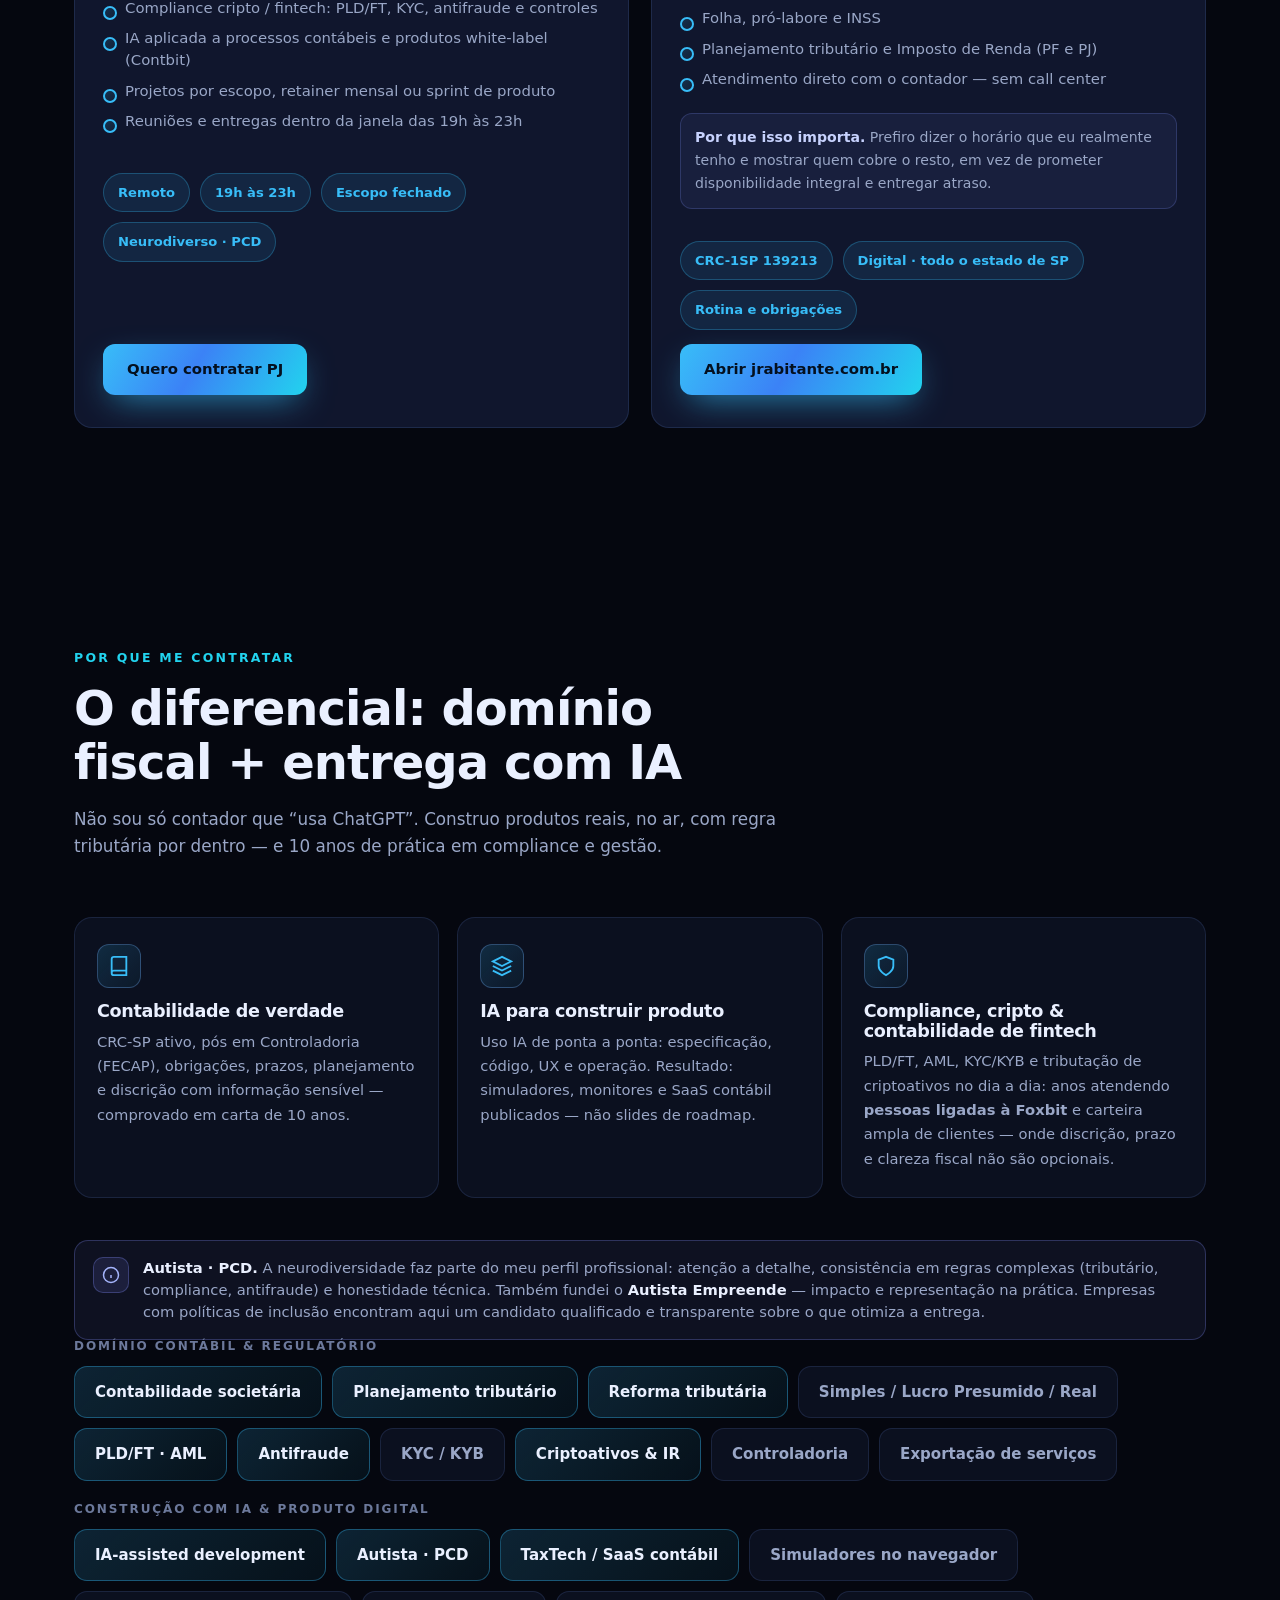
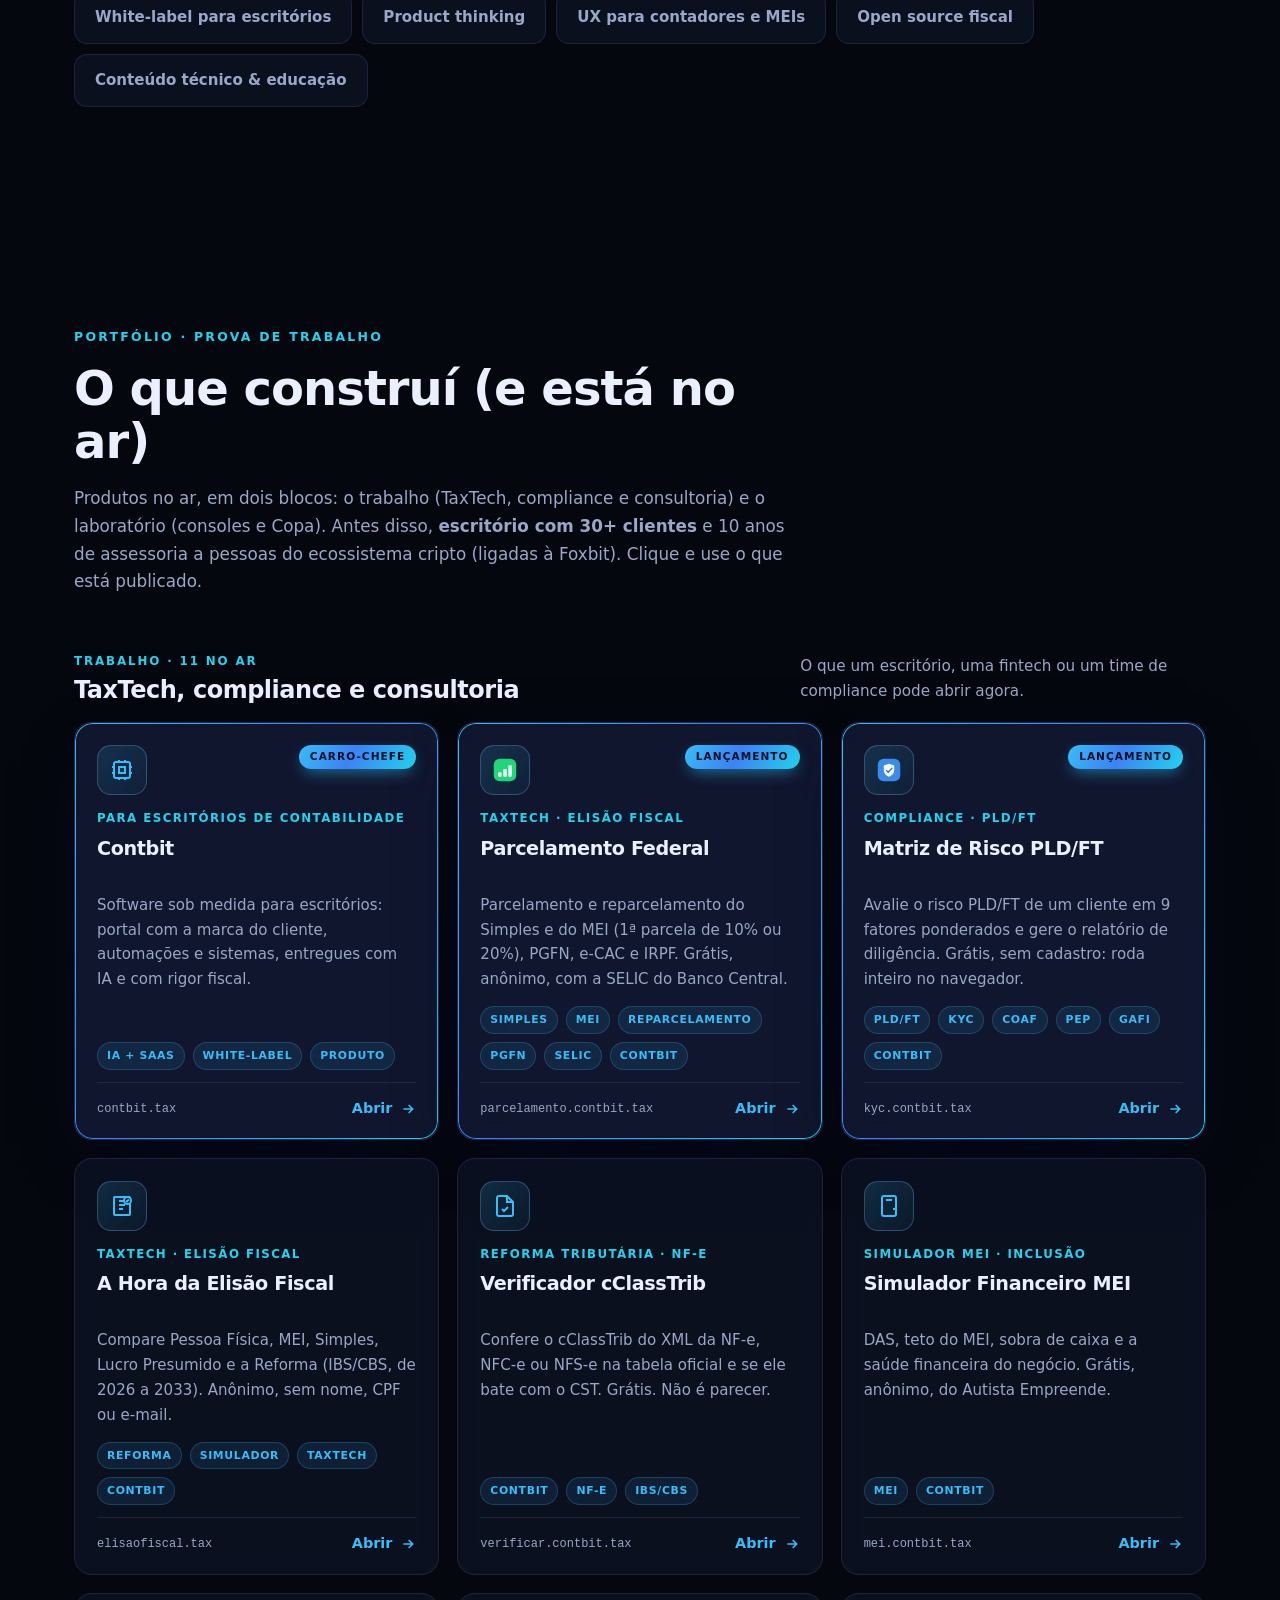
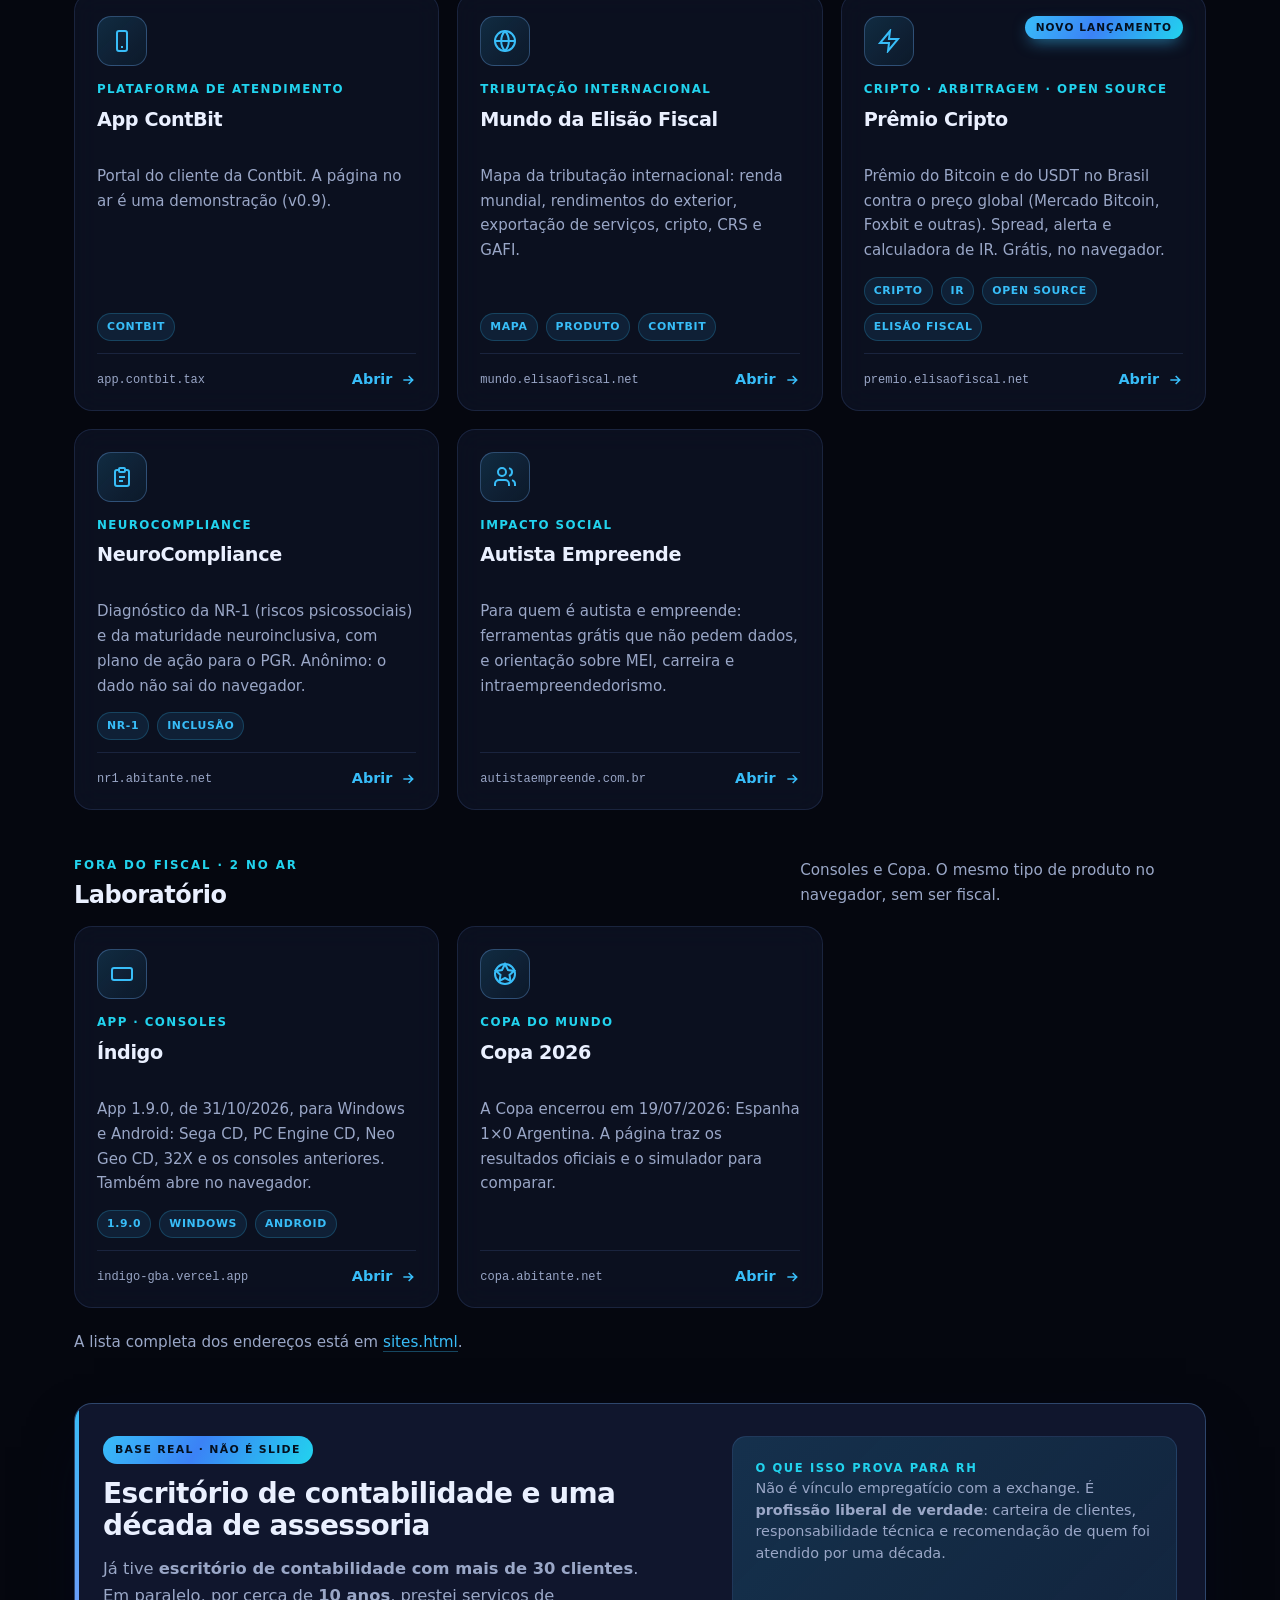
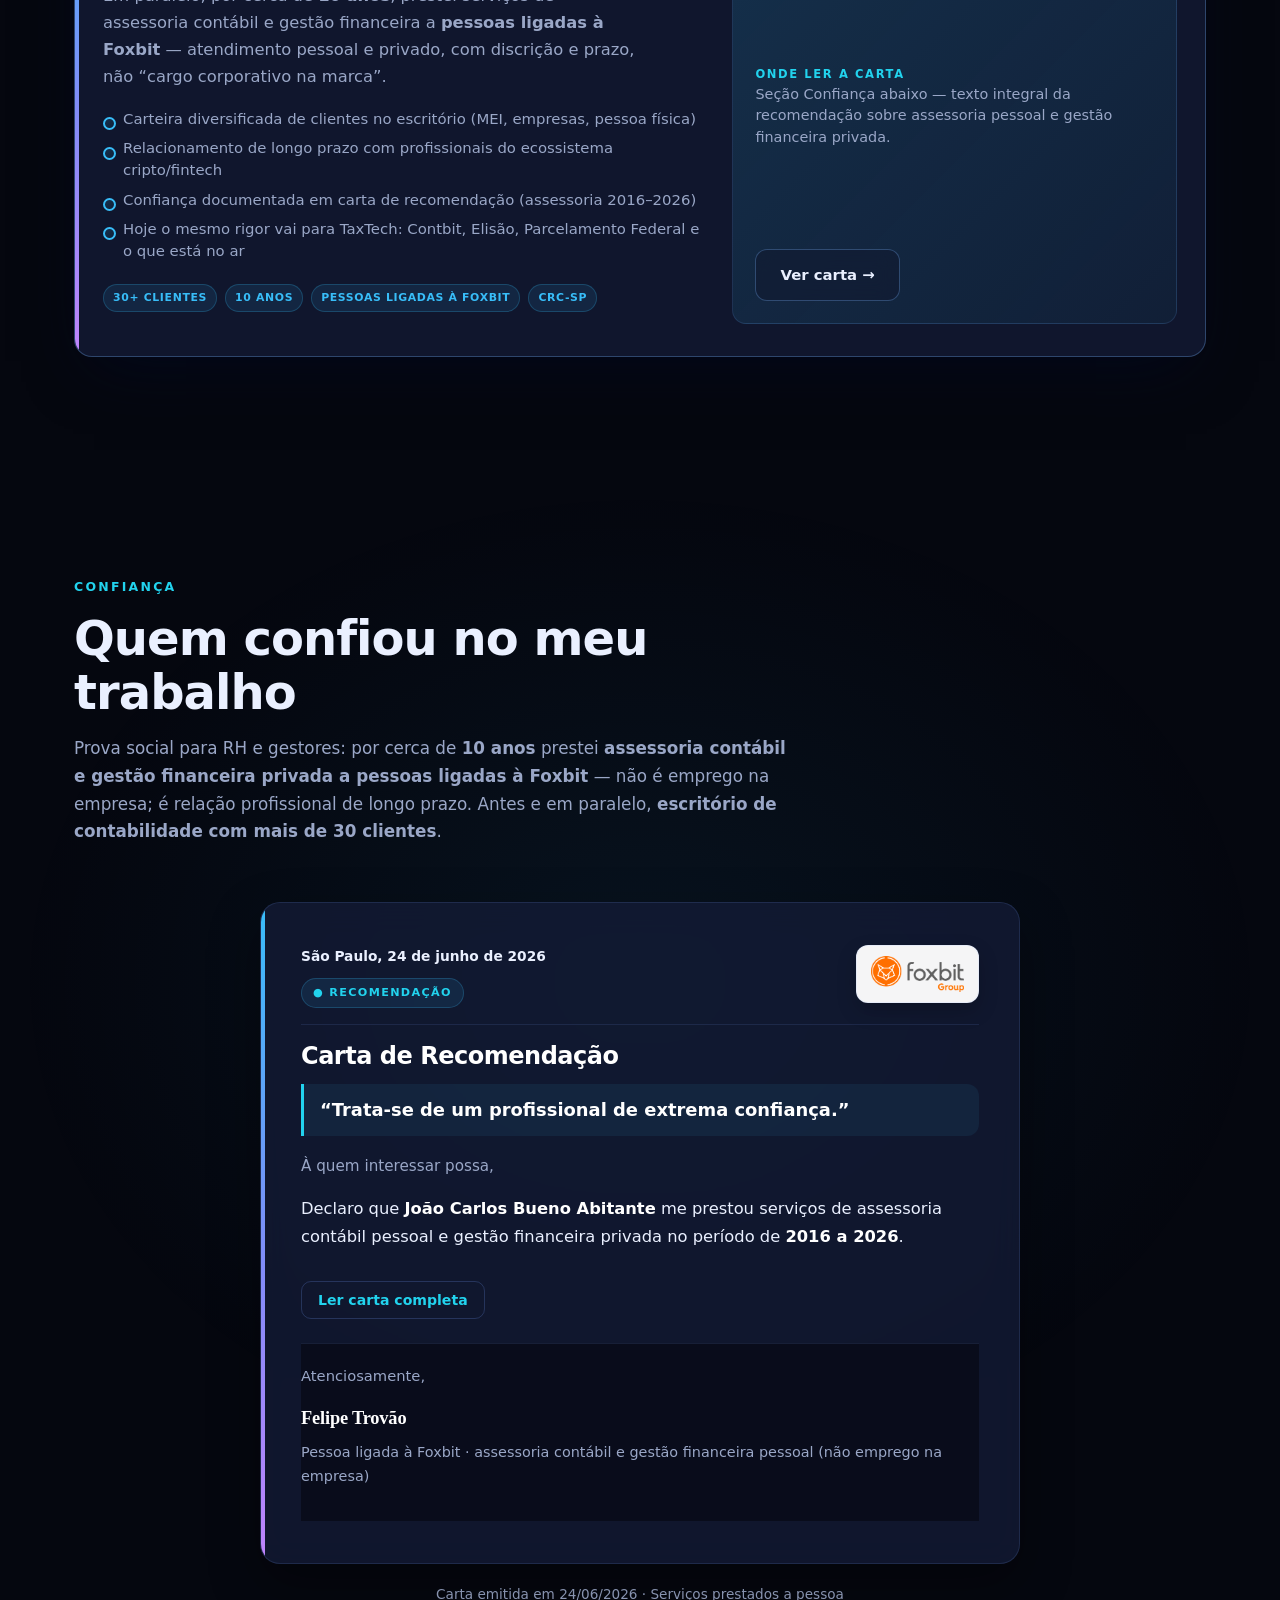
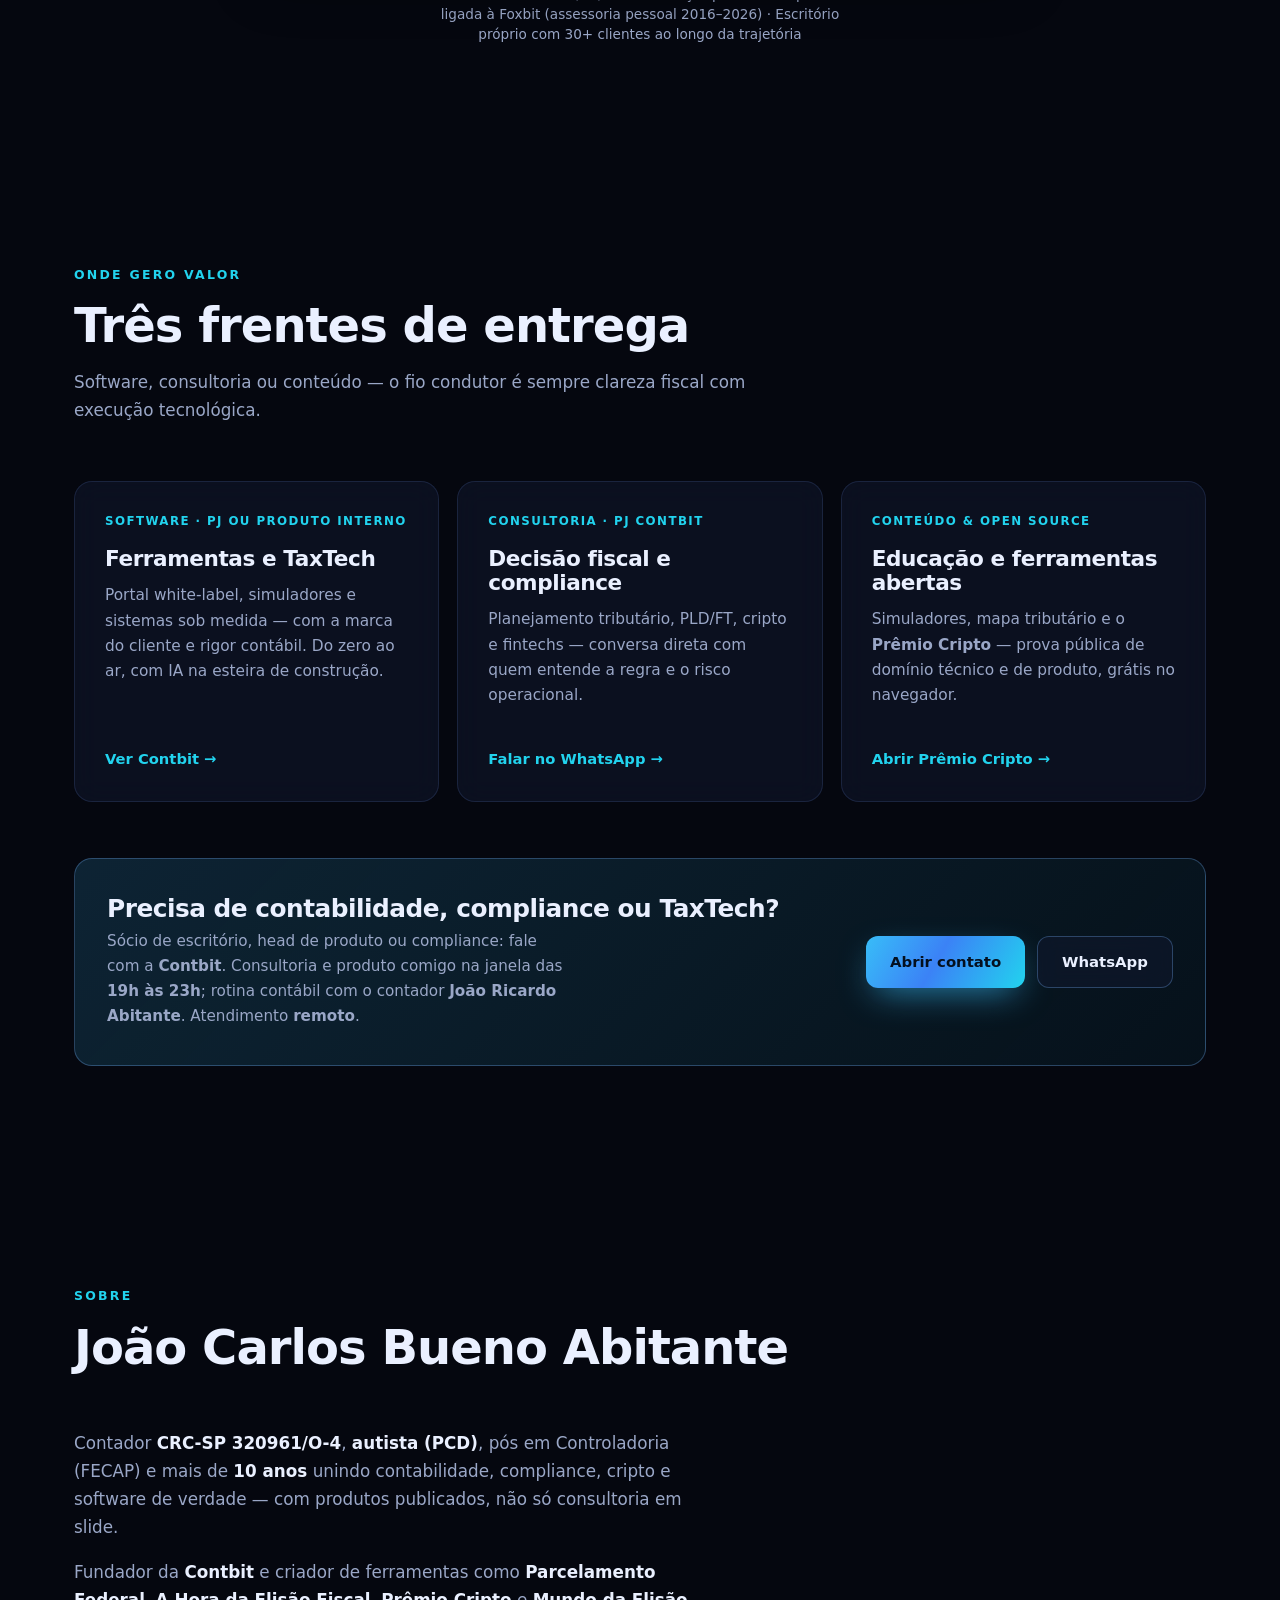
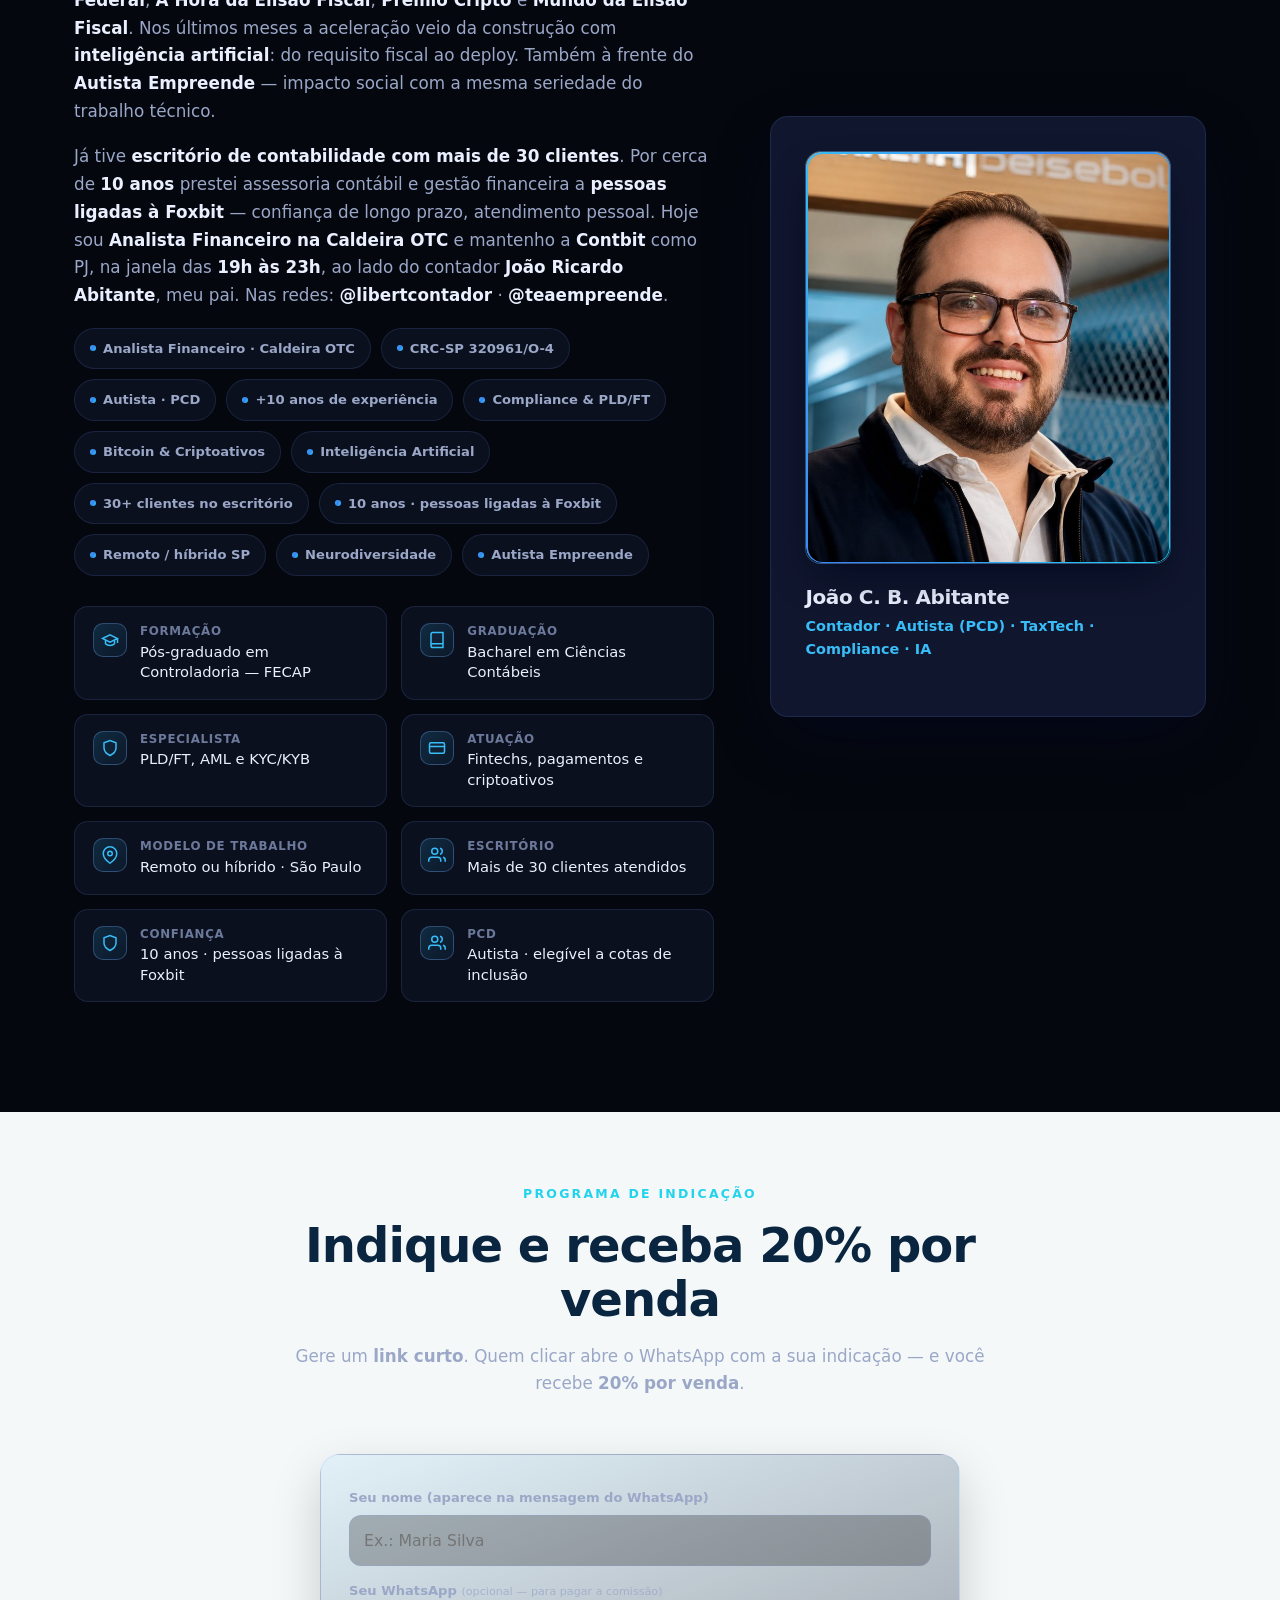
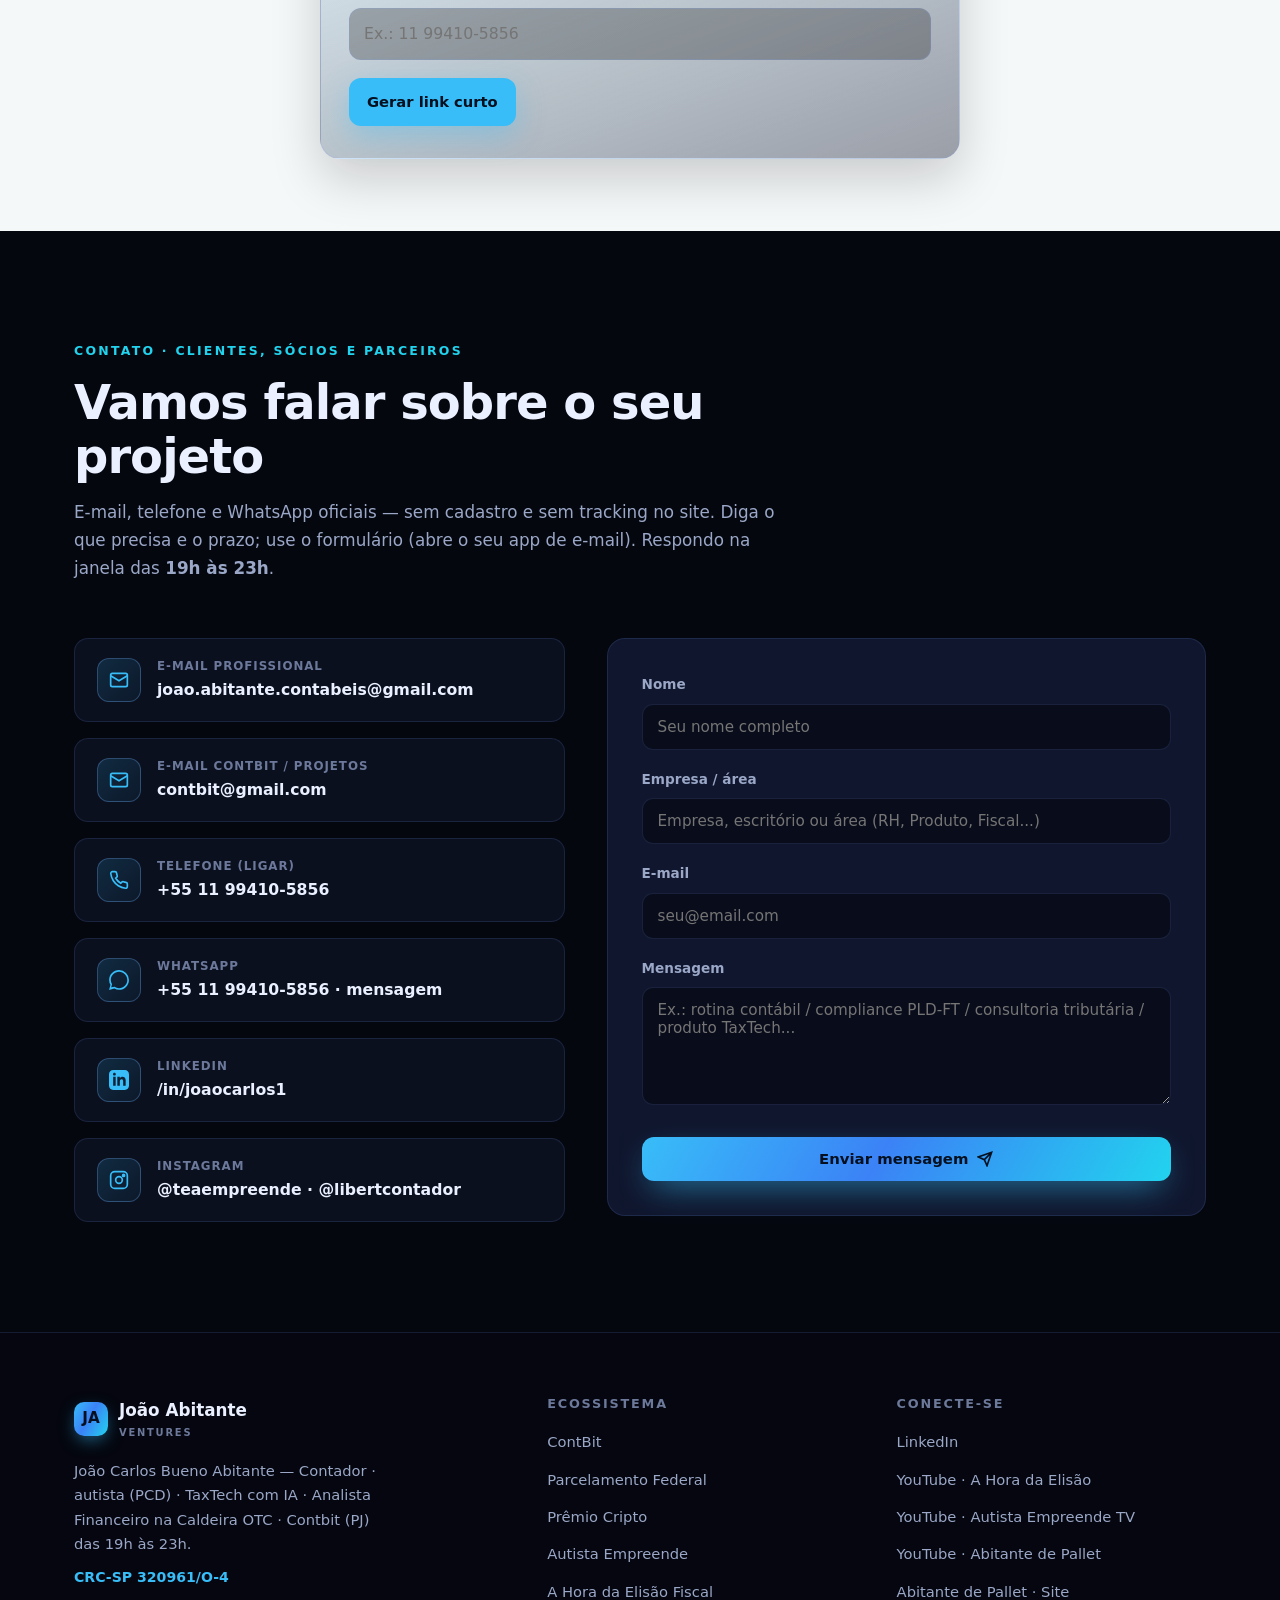
==== commit a9f889f4: "fix: alinha os textos do portfólio ao que cada site publica O Índigo permanece na 1.9.0. Os demais c" ====
--- a/index.html
+++ b/index.html
@@ -118,17 +118,17 @@
     "https://indigo-gba.vercel.app/"
   ],
   "subOrganization": [
-    {"@type":"WebApplication","name":"Verificador cClassTrib IBS/CBS","url":"https://verificar.contbit.tax/","applicationCategory":"FinanceApplication","description":"Validação gratuita de cClassTrib no XML da NF-e."},
-    {"@type":"WebApplication","name":"App ContBit","url":"https://app.contbit.tax/","applicationCategory":"BusinessApplication","description":"Plataforma de atendimento contábil ContBit.","author":{"@type":"Person","name":"João Carlos Bueno Abitante","sameAs":"https://x.com/libertcontador"}},
-    {"@type":"Organization","name":"ContBit","url":"https://contbit.tax/","description":"IA builder as a service para escritórios de contabilidade: plataformas SaaS sob medida construídas e geridas com inteligência artificial."},
-    {"@type":"WebApplication","name":"Parcelamento Federal","url":"https://parcelamento.contbit.tax/","applicationCategory":"FinanceApplication","description":"Simulador anônimo de parcelamento e reparcelamento federal: Simples Nacional, MEI (10%/20%), PGFN, e-CAC e IRPF com SELIC oficial."},
-    {"@type":"WebApplication","name":"KYC AML Lite Brasil — Matriz de Risco PLD/FT","url":"https://kyc.contbit.tax/","applicationCategory":"BusinessApplication","description":"Matriz educacional de risco PLD/FT e KYC com 9 fatores ponderados, regras de sobreposição, listas do GAFI e relatório de diligência. Roda 100% no navegador, sem cadastro e sem coleta de dados."},
-    {"@type":"WebApplication","name":"Prêmio Cripto","url":"https://premio.elisaofiscal.net/","applicationCategory":"FinanceApplication","description":"Monitor open-source de prêmio (spread %) de criptomoedas entre exchanges globais e locais, com calculadora de IR (ganho de capital nacional × exterior). 100% no navegador, anônimo e gratuito."},
-    {"@type":"Organization","name":"Autista Empreende","url":"https://autistaempreende.com.br/"},
-    {"@type":"WebApplication","name":"A Hora da Elisão Fiscal — Simulador Tributário","url":"https://elisaofiscal.tax/","applicationCategory":"FinanceApplication"},
-    {"@type":"WebApplication","name":"Simulador Financeiro MEI — Autista Empreende","url":"https://mei.contbit.tax/","applicationCategory":"FinanceApplication","description":"Simulador financeiro gratuito e anônimo para empreendedores autistas (DAS, teto do MEI e saúde financeira)."},
-    {"@type":"Organization","name":"Mundial Tax","url":"https://mundo.elisaofiscal.net/"},
-    {"@type":"WebApplication","name":"Copa 2026 Simulador","url":"https://copa.abitante.net/","applicationCategory":"GameApplication","author":{"@type":"Person","name":"João Carlos Bueno Abitante","sameAs":"https://x.com/libertcontador"}},
+    {"@type":"WebApplication","name":"Verificador cClassTrib IBS/CBS","url":"https://verificar.contbit.tax/","applicationCategory":"FinanceApplication","description":"Confere o cClassTrib do XML da NF-e, NFC-e ou NFS-e na tabela oficial e se ele bate com o CST. Grátis. Não é parecer."},
+    {"@type":"WebApplication","name":"App ContBit","url":"https://app.contbit.tax/","applicationCategory":"BusinessApplication","description":"Portal do cliente da Contbit. A página no ar é uma demonstração (v0.9).","author":{"@type":"Person","name":"João Carlos Bueno Abitante","sameAs":"https://x.com/libertcontador"}},
+    {"@type":"Organization","name":"ContBit","url":"https://contbit.tax/","description":"Software sob medida para escritórios de contabilidade: portal com a marca do cliente, automações e sistemas, com IA e rigor fiscal."},
+    {"@type":"WebApplication","name":"Parcelamento Federal","url":"https://parcelamento.contbit.tax/","applicationCategory":"FinanceApplication","description":"Parcelamento e reparcelamento do Simples e do MEI (1ª parcela de 10% ou 20%), PGFN, e-CAC e IRPF. Grátis, anônimo, com a SELIC do Banco Central."},
+    {"@type":"WebApplication","name":"KYC AML Lite Brasil — Matriz de Risco PLD/FT","url":"https://kyc.contbit.tax/","applicationCategory":"BusinessApplication","description":"Avalie o risco PLD/FT de um cliente em 9 fatores ponderados e gere o relatório de diligência. Grátis, sem cadastro: roda inteiro no navegador."},
+    {"@type":"WebApplication","name":"Prêmio Cripto","url":"https://premio.elisaofiscal.net/","applicationCategory":"FinanceApplication","description":"Prêmio do Bitcoin e do USDT no Brasil contra o preço global (Mercado Bitcoin, Foxbit e outras). Spread, alerta e calculadora de IR. Grátis, no navegador."},
+    {"@type":"Organization","name":"Autista Empreende","url":"https://autistaempreende.com.br/","description":"Para quem é autista e empreende: ferramentas grátis que não pedem dados, e orientação sobre MEI, carreira e intraempreendedorismo."},
+    {"@type":"WebApplication","name":"A Hora da Elisão Fiscal — Simulador Tributário","url":"https://elisaofiscal.tax/","applicationCategory":"FinanceApplication","description":"Compare Pessoa Física, MEI, Simples, Lucro Presumido e a Reforma (IBS/CBS, de 2026 a 2033). Anônimo, sem nome, CPF ou e-mail."},
+    {"@type":"WebApplication","name":"Simulador Financeiro MEI — Autista Empreende","url":"https://mei.contbit.tax/","applicationCategory":"FinanceApplication","description":"DAS, teto do MEI, sobra de caixa e a saúde financeira do negócio. Grátis, anônimo, do Autista Empreende."},
+    {"@type":"Organization","name":"Mundo da Elisão Fiscal","url":"https://mundo.elisaofiscal.net/","description":"Mapa da tributação internacional: renda mundial, rendimentos do exterior, exportação de serviços, cripto, CRS e GAFI."},
+    {"@type":"WebApplication","name":"Copa 2026 Simulador","url":"https://copa.abitante.net/","applicationCategory":"GameApplication","description":"A Copa encerrou em 19/07/2026: Espanha 1×0 Argentina. A página traz os resultados oficiais e o simulador para comparar.","author":{"@type":"Person","name":"João Carlos Bueno Abitante","sameAs":"https://x.com/libertcontador"}},
     {"@type":"WebApplication","name":"Índigo","url":"https://indigo-gba.vercel.app/","applicationCategory":"GameApplication","softwareVersion":"1.9.0","description":"Emulador Índigo. O app 1.9.0 (31/10/2026) para Windows e Android traz Sega CD, PC Engine CD, Neo Geo CD e 32X, além dos consoles anteriores. Também abre no navegador."}
   ]
 }
@@ -990,7 +990,7 @@
     {
       "@type": "ListItem",
       "position": 7,
-      "name": "Mundial Tax",
+      "name": "Mundo da Elisão Fiscal",
       "url": "https://mundo.elisaofiscal.net/"
     },
     {
@@ -1339,7 +1339,7 @@
         </div>
         <div class="cat">Para escritórios de contabilidade</div>
         <h3>Contbit</h3>
-        <p>Plataforma para escritórios com a marca do cliente: portal, automação e simuladores — TaxTech construído e operado com IA, com rigor contábil.</p>
+        <p>Software sob medida para escritórios: portal com a marca do cliente, automações e sistemas, entregues com IA e com rigor fiscal.</p>
         <div class="card-bottom">
         <div class="case-meta"><span class="case-chip">IA + SaaS</span><span class="case-chip">White-label</span><span class="case-chip">Produto</span></div>
         <span class="card-foot">
@@ -1355,7 +1355,7 @@
         </div>
         <div class="cat">TaxTech · elisão fiscal</div>
         <h3>Parcelamento Federal</h3>
-        <p>Simulador anônimo: parcelamento e reparcelamento do Simples e MEI (10%/20%), Transação PGFN, e-CAC e IRPF. SELIC oficial.</p>
+        <p>Parcelamento e reparcelamento do Simples e do MEI (1ª parcela de 10% ou 20%), PGFN, e-CAC e IRPF. Grátis, anônimo, com a SELIC do Banco Central.</p>
         <div class="card-bottom">
         <div class="case-meta"><span class="case-chip">Simples</span><span class="case-chip">MEI</span><span class="case-chip">Reparcelamento</span><span class="case-chip">PGFN</span><span class="case-chip">SELIC</span><span class="case-chip">ContBit</span></div>
         <span class="card-foot">
@@ -1371,7 +1371,7 @@
         </div>
         <div class="cat">Compliance · PLD/FT</div>
         <h3>Matriz de Risco PLD/FT</h3>
-        <p>Avalie o risco de um cliente em 9 fatores ponderados e gere o relatório de diligência. Roda inteiro no navegador, sem cadastro e sem enviar dado nenhum.</p>
+        <p>Avalie o risco PLD/FT de um cliente em 9 fatores ponderados e gere o relatório de diligência. Grátis, sem cadastro: roda inteiro no navegador.</p>
         <div class="card-bottom">
         <div class="case-meta"><span class="case-chip">PLD/FT</span><span class="case-chip">KYC</span><span class="case-chip">Coaf</span><span class="case-chip">PEP</span><span class="case-chip">GAFI</span><span class="case-chip">ContBit</span></div>
         <span class="card-foot">
@@ -1386,7 +1386,7 @@
         </div>
         <div class="cat">TaxTech · Elisão Fiscal</div>
         <h3>A Hora da Elisão Fiscal</h3>
-        <p>Compare regimes e a Reforma Tributária — anônimo, no navegador. Ferramenta de decisão para empresários e contadores.</p>
+        <p>Compare Pessoa Física, MEI, Simples, Lucro Presumido e a Reforma (IBS/CBS, de 2026 a 2033). Anônimo, sem nome, CPF ou e-mail.</p>
         <div class="card-bottom">
         <div class="case-meta"><span class="case-chip">Reforma</span><span class="case-chip">Simulador</span><span class="case-chip">TaxTech</span><span class="case-chip">ContBit</span></div>
         <span class="card-foot">
@@ -1401,7 +1401,7 @@
         </div>
         <div class="cat">Reforma Tributária · NF-e</div>
         <h3>Verificador cClassTrib</h3>
-        <p>Valide o cClassTrib do XML da NF-e (IBS/CBS), de graça.</p>
+        <p>Confere o cClassTrib do XML da NF-e, NFC-e ou NFS-e na tabela oficial e se ele bate com o CST. Grátis. Não é parecer.</p>
         <div class="card-bottom">
         <div class="case-meta"><span class="case-chip">ContBit</span><span class="case-chip">NF-e</span><span class="case-chip">IBS/CBS</span></div>
         <span class="card-foot">
@@ -1416,7 +1416,7 @@
         </div>
         <div class="cat">Simulador MEI · Inclusão</div>
         <h3>Simulador Financeiro MEI</h3>
-        <p>Simule o dia a dia financeiro do MEI com objetividade.</p>
+        <p>DAS, teto do MEI, sobra de caixa e a saúde financeira do negócio. Grátis, anônimo, do Autista Empreende.</p>
         <div class="card-bottom">
         <div class="case-meta"><span class="case-chip">MEI</span><span class="case-chip">ContBit</span></div>
         <span class="card-foot">
@@ -1431,7 +1431,7 @@
         </div>
         <div class="cat">Plataforma de atendimento</div>
         <h3>App ContBit</h3>
-        <p>Portal de atendimento contábil.</p>
+        <p>Portal do cliente da Contbit. A página no ar é uma demonstração (v0.9).</p>
         <div class="card-bottom">
         <div class="case-meta"><span class="case-chip">ContBit</span></div>
         <span class="card-foot">
@@ -1444,11 +1444,11 @@
         <div class="card-top">
           <div class="icon"><svg width="24" height="24" viewBox="0 0 24 24" fill="none" stroke="currentColor" stroke-width="2" aria-hidden="true"><circle cx="12" cy="12" r="10"/><path d="M2 12h20M12 2a15 15 0 010 20M12 2a15 15 0 000 20"/></svg></div>
         </div>
-        <div class="cat">Global Tax Intelligence</div>
-        <h3>Mundial Tax</h3>
-        <p>Mapa-múndi interativo da tributação internacional — inteligência fiscal global em formato de produto.</p>
+        <div class="cat">Tributação internacional</div>
+        <h3>Mundo da Elisão Fiscal</h3>
+        <p>Mapa da tributação internacional: renda mundial, rendimentos do exterior, exportação de serviços, cripto, CRS e GAFI.</p>
         <div class="card-bottom">
-        <div class="case-meta"><span class="case-chip">Global tax</span><span class="case-chip">Produto</span><span class="case-chip">ContBit</span></div>
+        <div class="case-meta"><span class="case-chip">Mapa</span><span class="case-chip">Produto</span><span class="case-chip">ContBit</span></div>
         <span class="card-foot">
           <span class="host">mundo.elisaofiscal.net</span>
           <span class="visit">Abrir <svg width="16" height="16" viewBox="0 0 24 24" fill="none" stroke="currentColor" stroke-width="2.4" aria-hidden="true"><path d="M5 12h14M13 6l6 6-6 6"/></svg><span class="sr-only"> (site externo)</span></span>
@@ -1462,7 +1462,7 @@
         </div>
         <div class="cat">Cripto · Arbitragem · Open source</div>
         <h3>Prêmio Cripto</h3>
-        <p>Monitor ao vivo do prêmio (spread %) entre exchanges — kimchi premium, alertas e calculadora de IR (nacional × exterior). Prova de domínio fiscal + produto no navegador.</p>
+        <p>Prêmio do Bitcoin e do USDT no Brasil contra o preço global (Mercado Bitcoin, Foxbit e outras). Spread, alerta e calculadora de IR. Grátis, no navegador.</p>
         <div class="card-bottom">
         <div class="case-meta"><span class="case-chip">Cripto</span><span class="case-chip">IR</span><span class="case-chip">Open source</span><span class="case-chip">Elisão Fiscal</span></div>
         <span class="card-foot">
@@ -1477,7 +1477,7 @@
         </div>
         <div class="cat">NeuroCompliance</div>
         <h3>NeuroCompliance</h3>
-        <p>Diagnóstico NR-1 e maturidade neuroinclusiva — anônimo, no navegador.</p>
+        <p>Diagnóstico da NR-1 (riscos psicossociais) e da maturidade neuroinclusiva, com plano de ação para o PGR. Anônimo: o dado não sai do navegador.</p>
         <div class="card-bottom">
         <div class="case-meta"><span class="case-chip">NR-1</span><span class="case-chip">Inclusão</span></div>
         <span class="card-foot">
@@ -1492,7 +1492,7 @@
         </div>
         <div class="cat">Impacto Social</div>
         <h3>Autista Empreende</h3>
-        <p>Iniciativa de impacto para o autista que empreende.</p>
+        <p>Para quem é autista e empreende: ferramentas grátis que não pedem dados, e orientação sobre MEI, carreira e intraempreendedorismo.</p>
         <div class="card-bottom">
         <span class="card-foot">
           <span class="host">autistaempreende.com.br</span>
@@ -1531,9 +1531,9 @@
         <div class="card-top">
           <div class="icon"><svg width="24" height="24" viewBox="0 0 24 24" fill="none" stroke="currentColor" stroke-width="2" aria-hidden="true"><circle cx="12" cy="12" r="10"/><path d="M12 2l3 6 6 1-4.5 4 1 6L12 16l-5.5 3 1-6L3 9l6-1z"/></svg></div>
         </div>
-        <div class="cat">Sports Analytics</div>
+        <div class="cat">Copa do Mundo</div>
         <h3>Copa 2026</h3>
-        <p>Experiência interativa da Copa — projeto de produto e conteúdo.</p>
+        <p>A Copa encerrou em 19/07/2026: Espanha 1×0 Argentina. A página traz os resultados oficiais e o simulador para comparar.</p>
         <div class="card-bottom">
         <span class="card-foot">
           <span class="host">copa.abitante.net</span>
@@ -1663,7 +1663,7 @@
     <div class="about-grid">
       <div class="about-text reveal">
         <p>Contador <strong>CRC-SP 320961/O-4</strong>, <strong>autista (PCD)</strong>, pós em Controladoria (FECAP) e mais de <strong>10 anos</strong> unindo contabilidade, compliance, cripto e software de verdade — com produtos publicados, não só consultoria em slide.</p>
-        <p>Fundador da <strong>Contbit</strong> e criador de ferramentas como <strong>Parcelamento Federal</strong>, <strong>A Hora da Elisão Fiscal</strong>, <strong>Prêmio Cripto</strong> e <strong>Mundial Tax</strong>. Nos últimos meses a aceleração veio da construção com <strong>inteligência artificial</strong>: do requisito fiscal ao deploy. Também à frente do <strong>Autista Empreende</strong> — impacto social com a mesma seriedade do trabalho técnico.</p>
+        <p>Fundador da <strong>Contbit</strong> e criador de ferramentas como <strong>Parcelamento Federal</strong>, <strong>A Hora da Elisão Fiscal</strong>, <strong>Prêmio Cripto</strong> e <strong>Mundo da Elisão Fiscal</strong>. Nos últimos meses a aceleração veio da construção com <strong>inteligência artificial</strong>: do requisito fiscal ao deploy. Também à frente do <strong>Autista Empreende</strong> — impacto social com a mesma seriedade do trabalho técnico.</p>
         <p>Já tive <strong>escritório de contabilidade com mais de 30 clientes</strong>. Por cerca de <strong>10 anos</strong> prestei assessoria contábil e gestão financeira a <strong>pessoas ligadas à Foxbit</strong> — confiança de longo prazo, atendimento pessoal. Hoje sou <strong>Analista Financeiro na Caldeira OTC</strong> e mantenho a <strong>Contbit</strong> como PJ, na janela das <strong>19h às 23h</strong>, ao lado do contador <strong>João Ricardo Abitante</strong>, meu pai. Nas redes: <strong>@libertcontador</strong> · <strong>@teaempreende</strong>.</p>
         <div class="badges">
           <span class="badge">Analista Financeiro · Caldeira OTC</span>
@@ -1800,7 +1800,7 @@
           <li><a href="https://premio.elisaofiscal.net/" target="_blank" rel="noopener noreferrer">Prêmio Cripto</a></li>
           <li><a href="https://autistaempreende.com.br/" target="_blank" rel="noopener noreferrer">Autista Empreende</a></li>
           <li><a href="#projetos">A Hora da Elisão Fiscal</a></li>
-          <li><a href="https://mundo.elisaofiscal.net/" target="_blank" rel="noopener noreferrer">Mundial Tax</a></li>
+          <li><a href="https://mundo.elisaofiscal.net/" target="_blank" rel="noopener noreferrer">Mundo da Elisão Fiscal</a></li>
           <li><a href="https://elisaofiscal.tax/" target="_blank" rel="noopener noreferrer">Simulador Tributário · Elisão Fiscal</a></li>
           <li><a href="https://mei.contbit.tax/" target="_blank" rel="noopener noreferrer">Simulador Financeiro MEI</a></li>
 
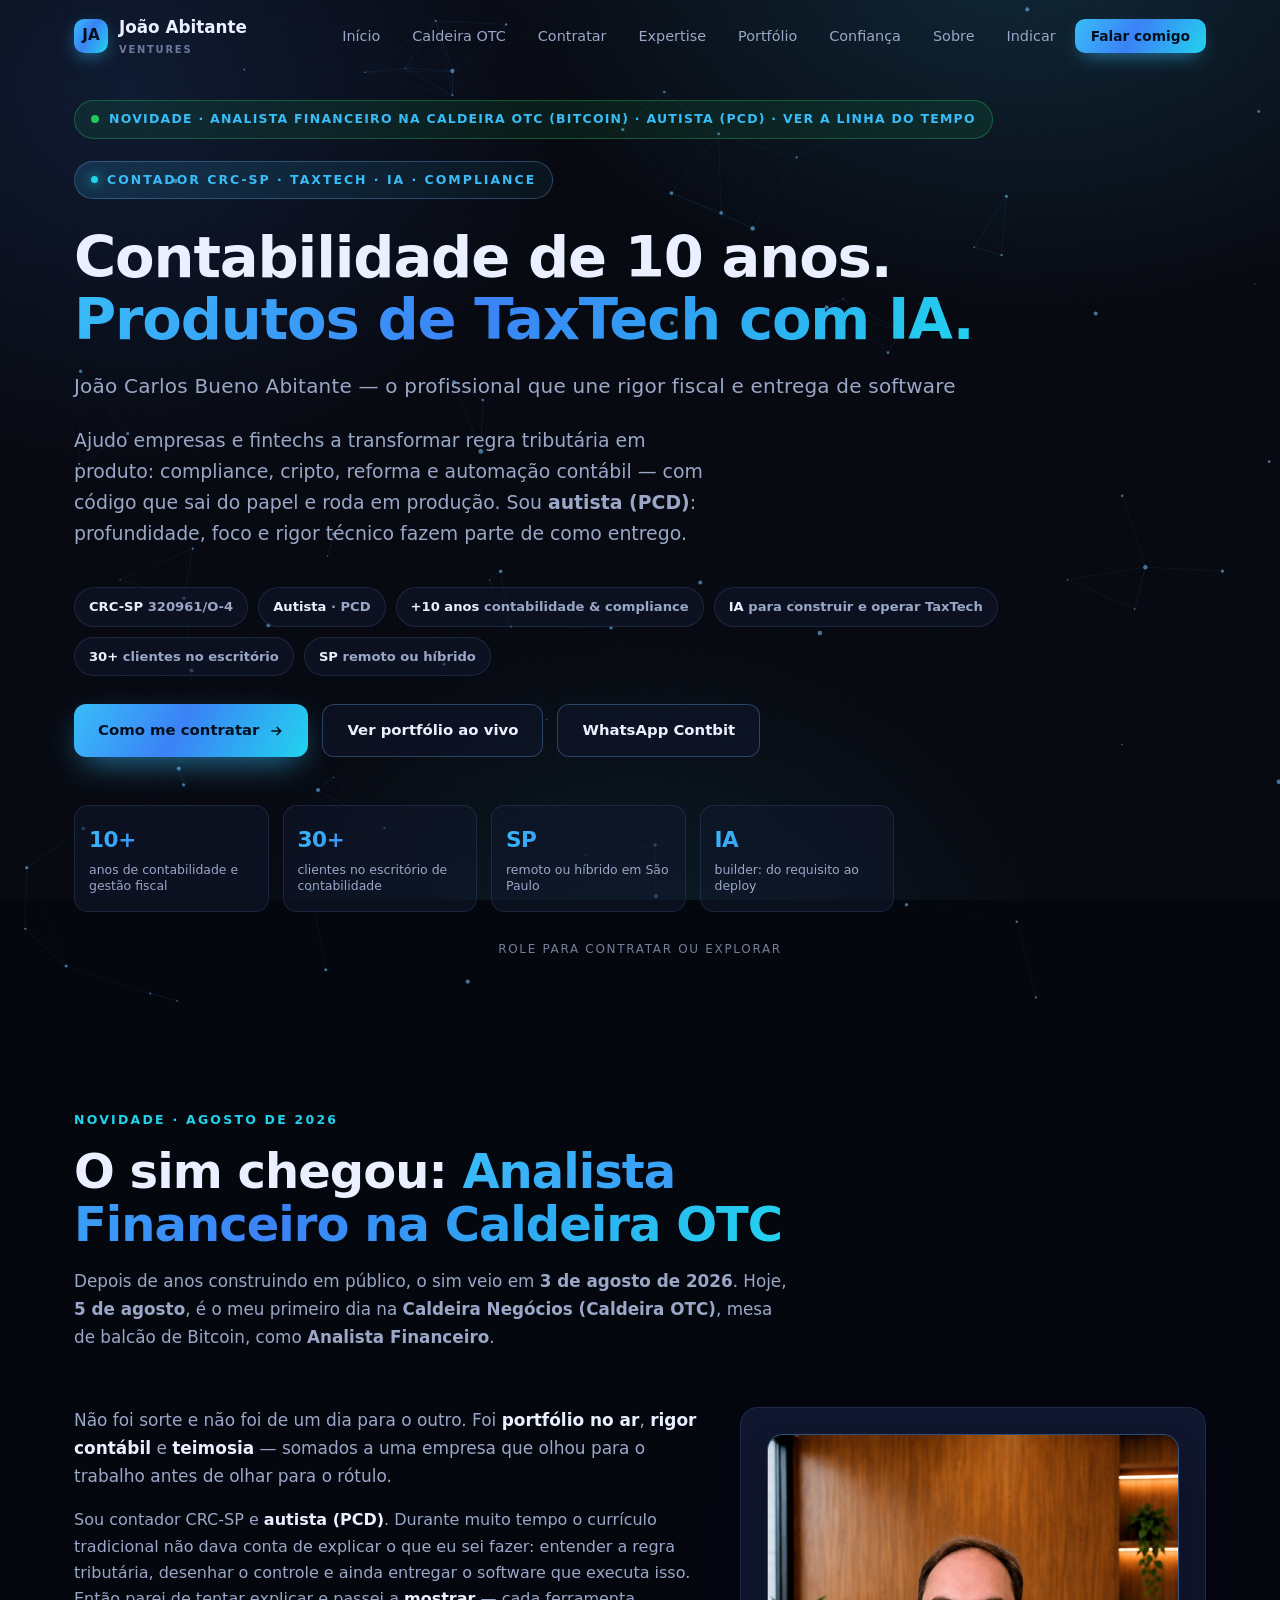
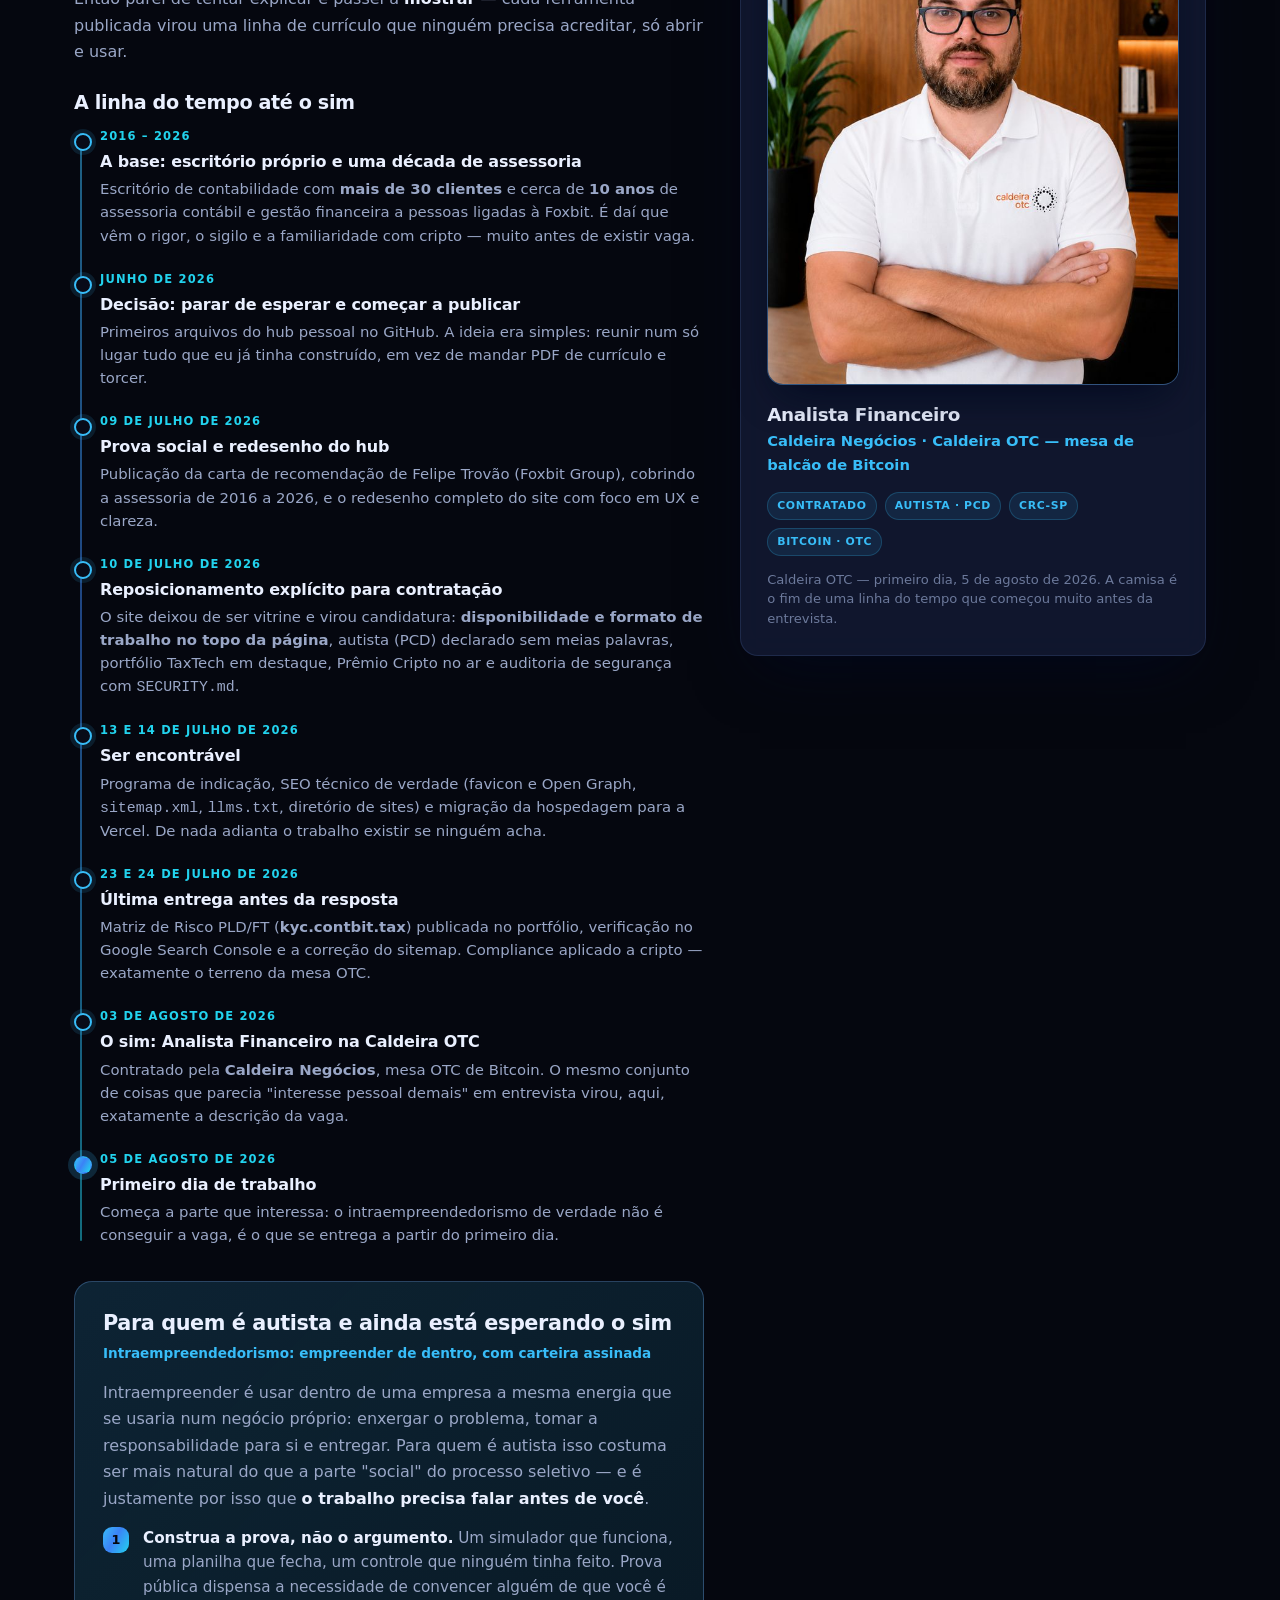
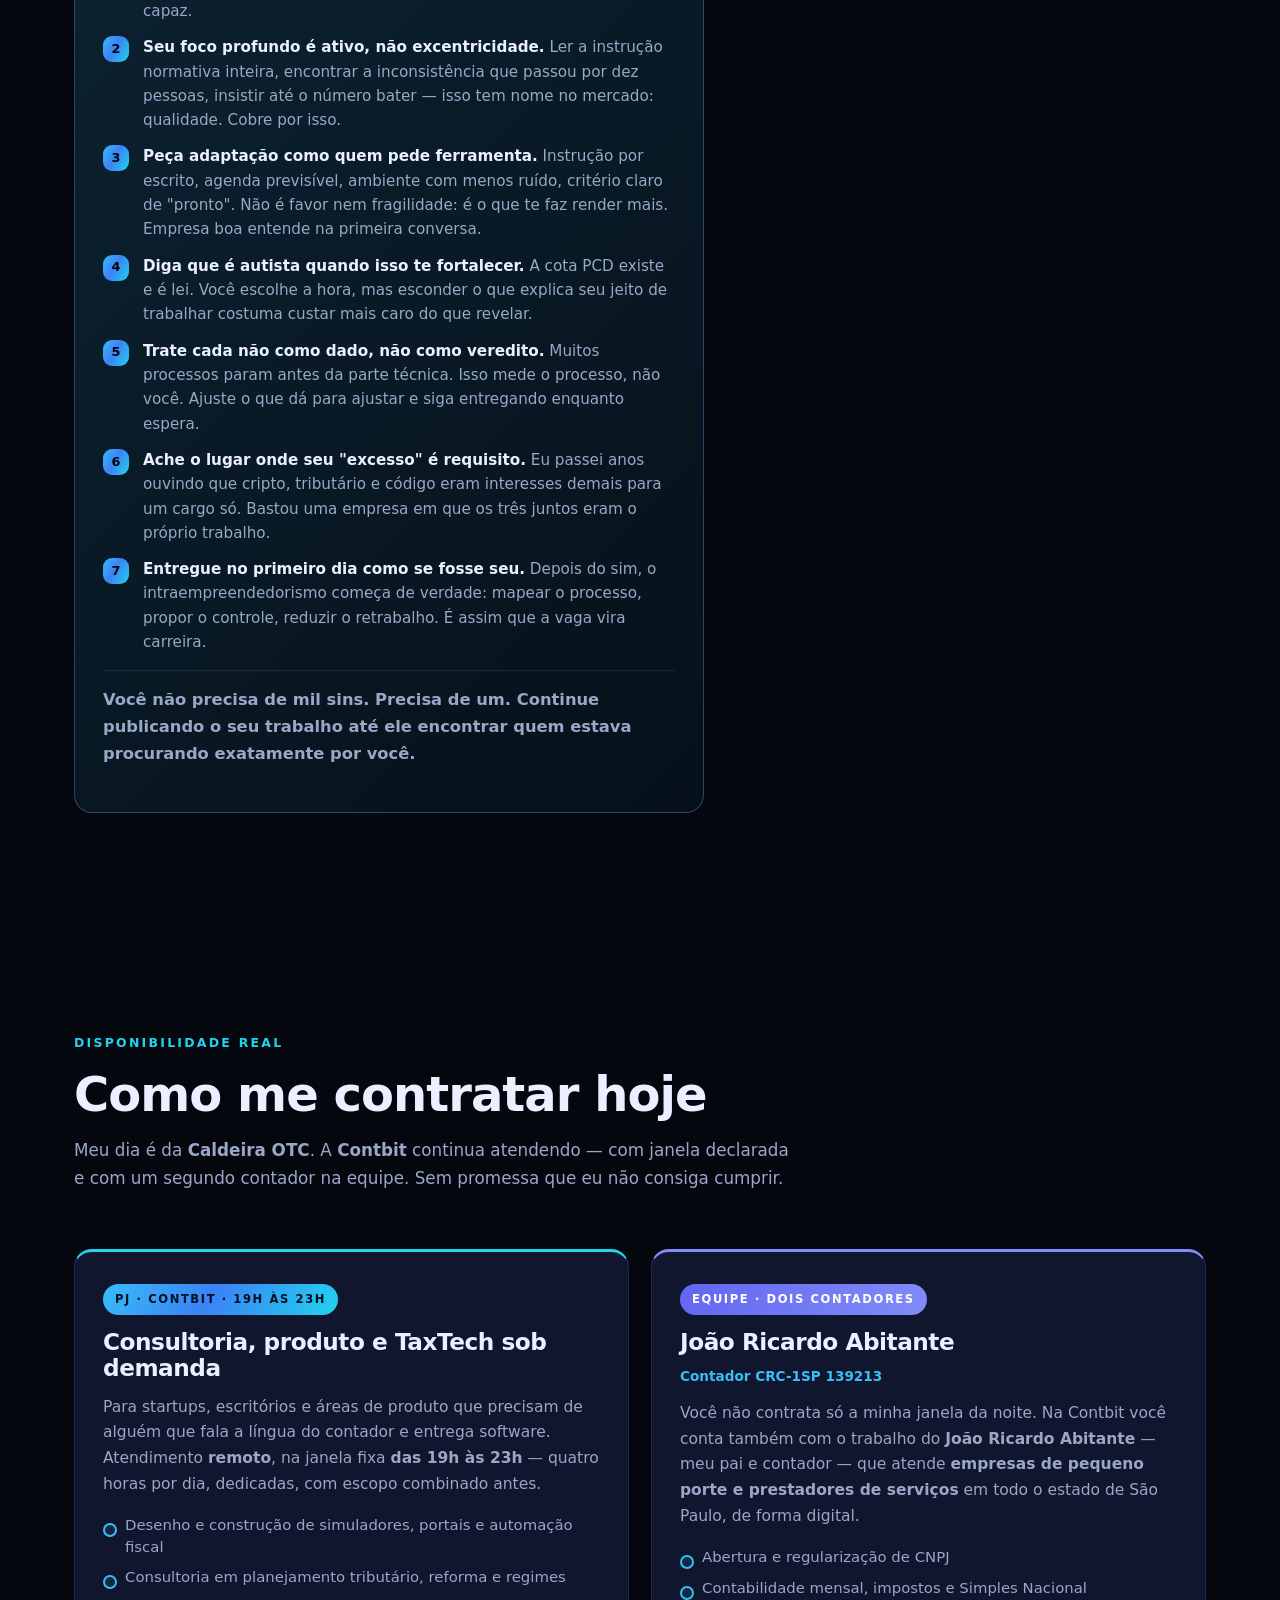
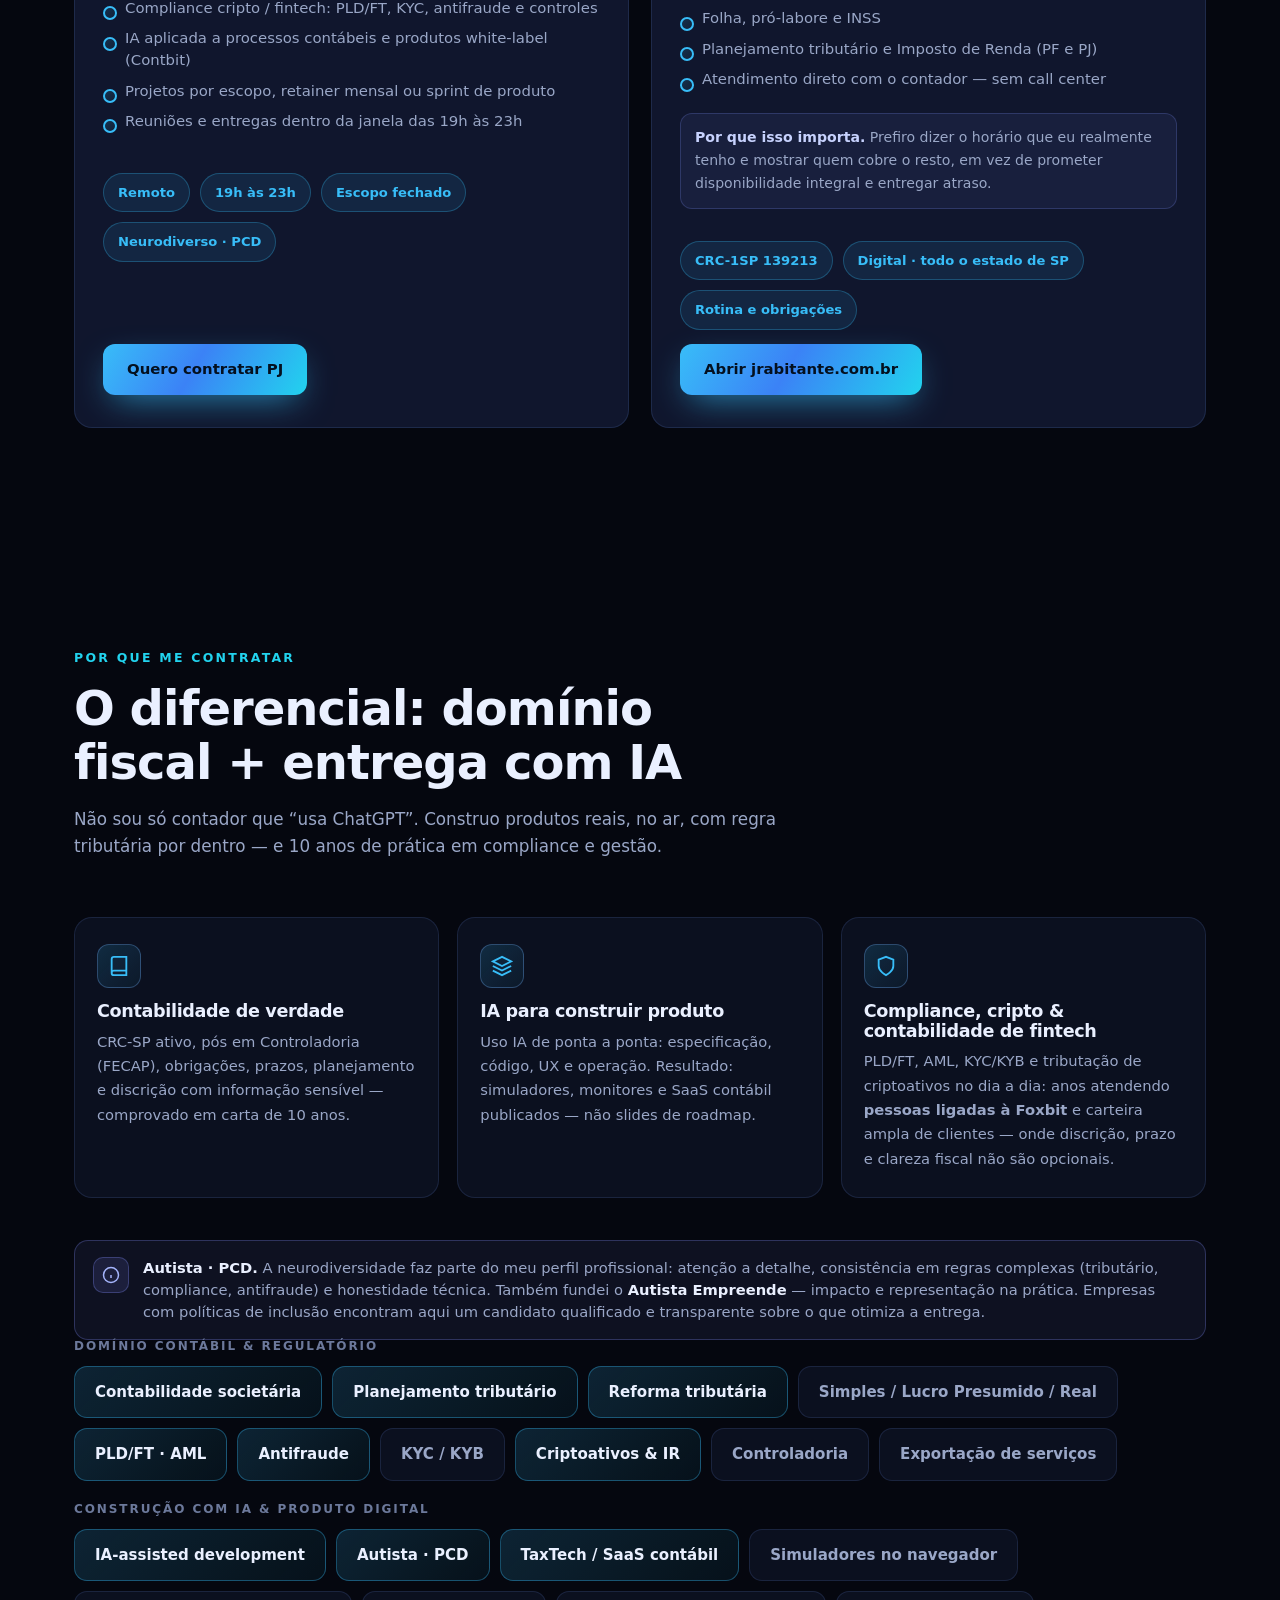
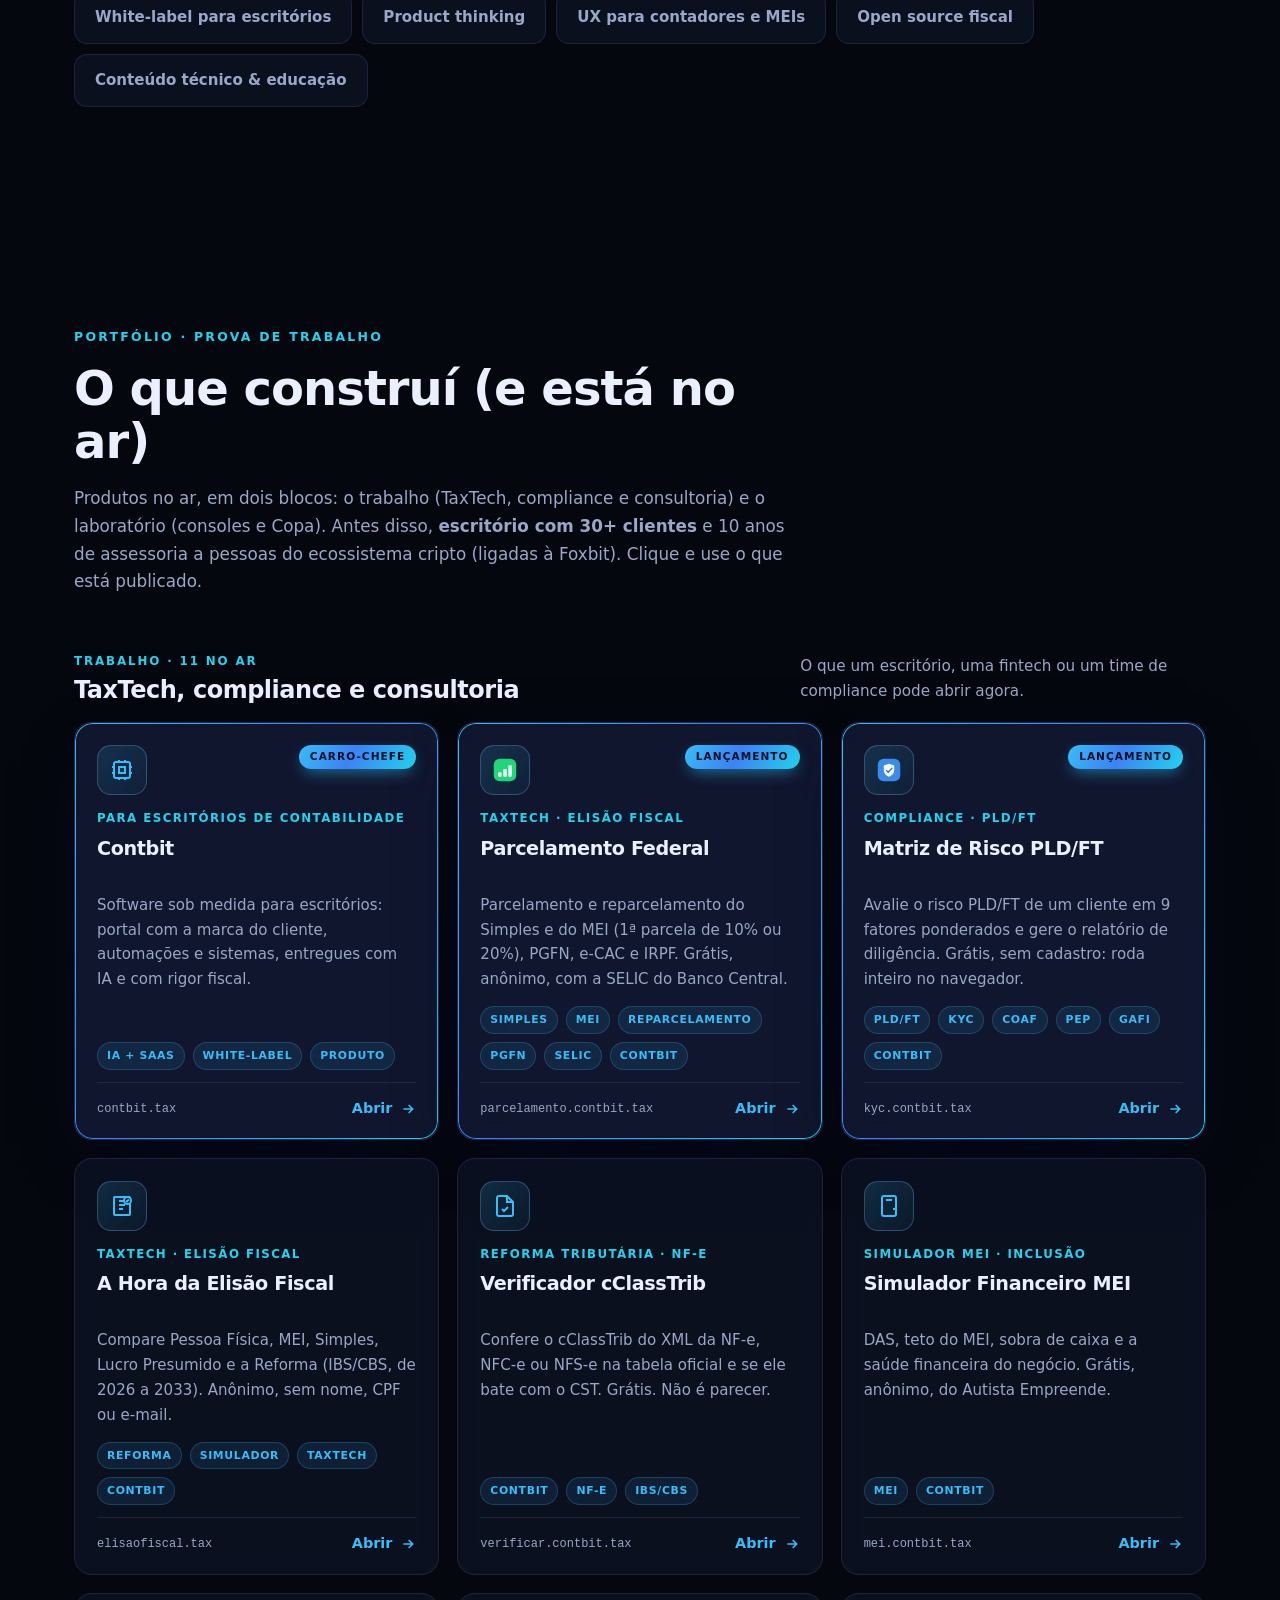
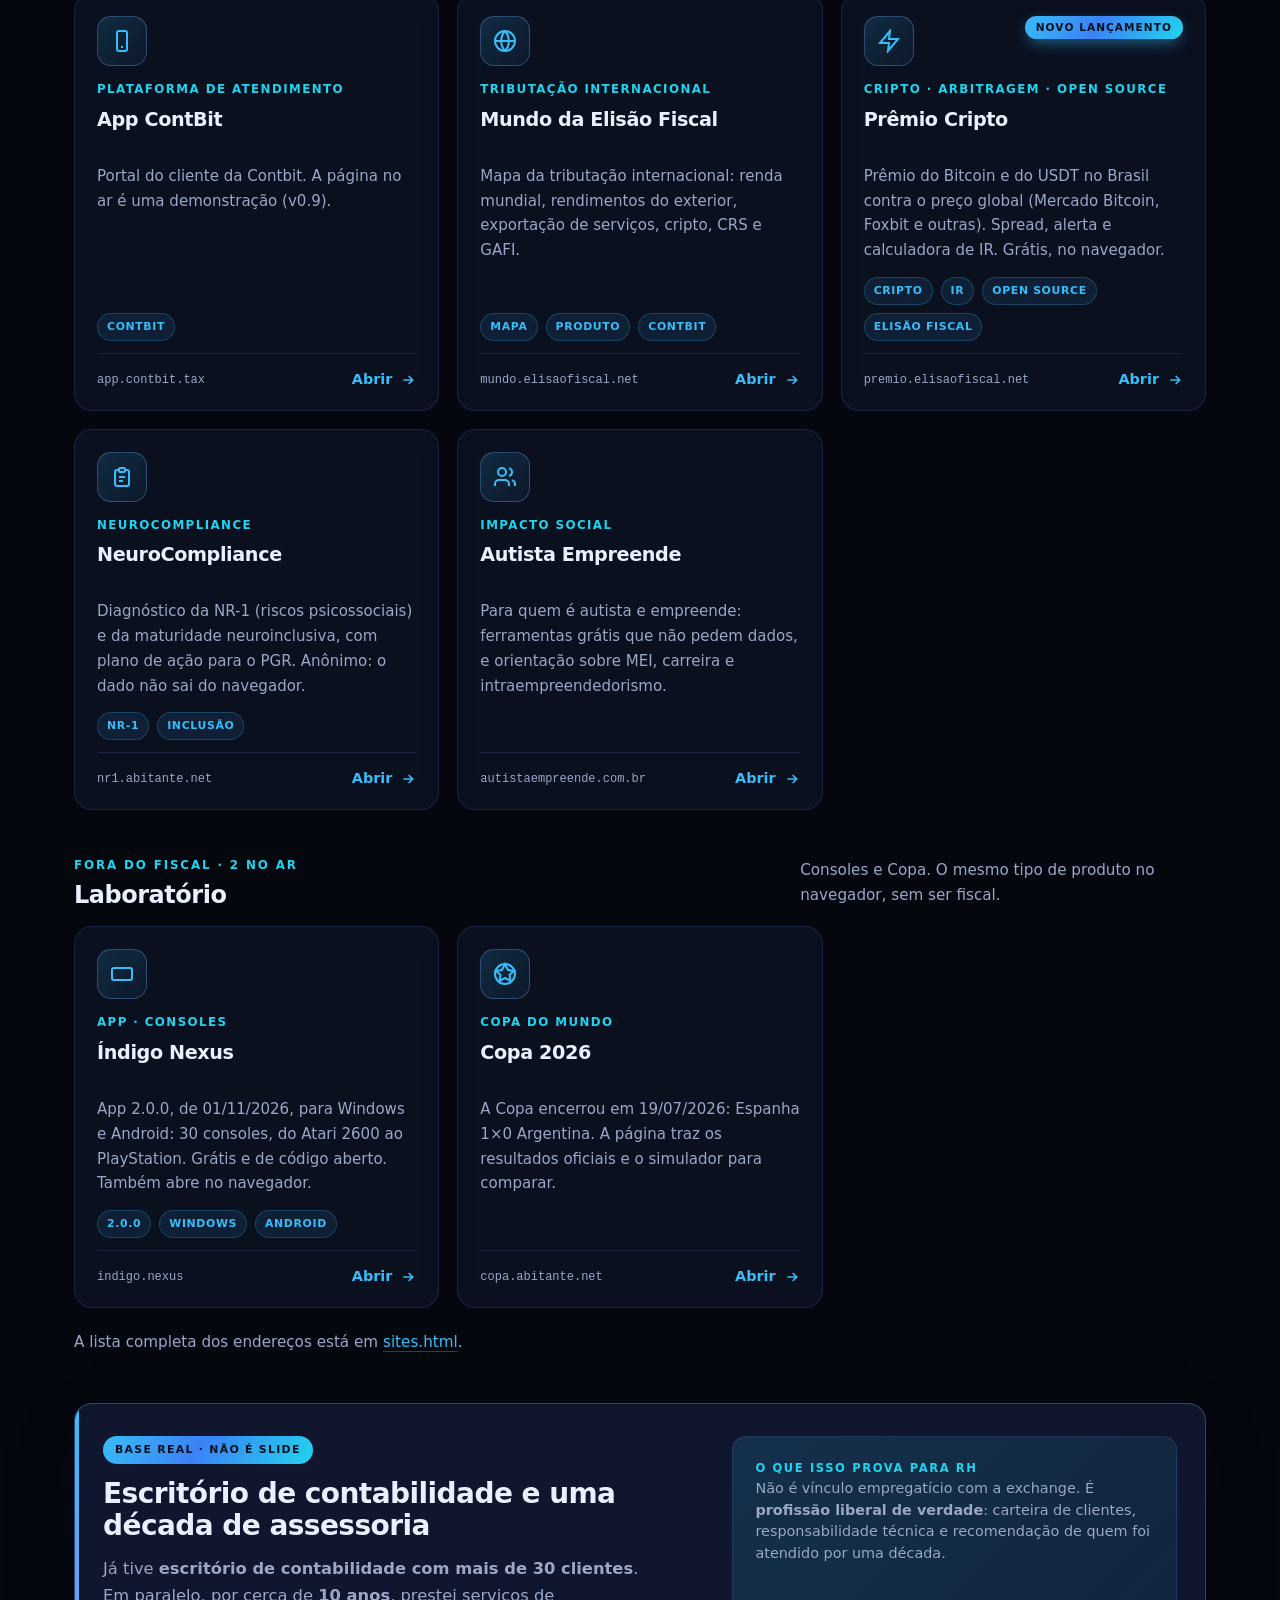
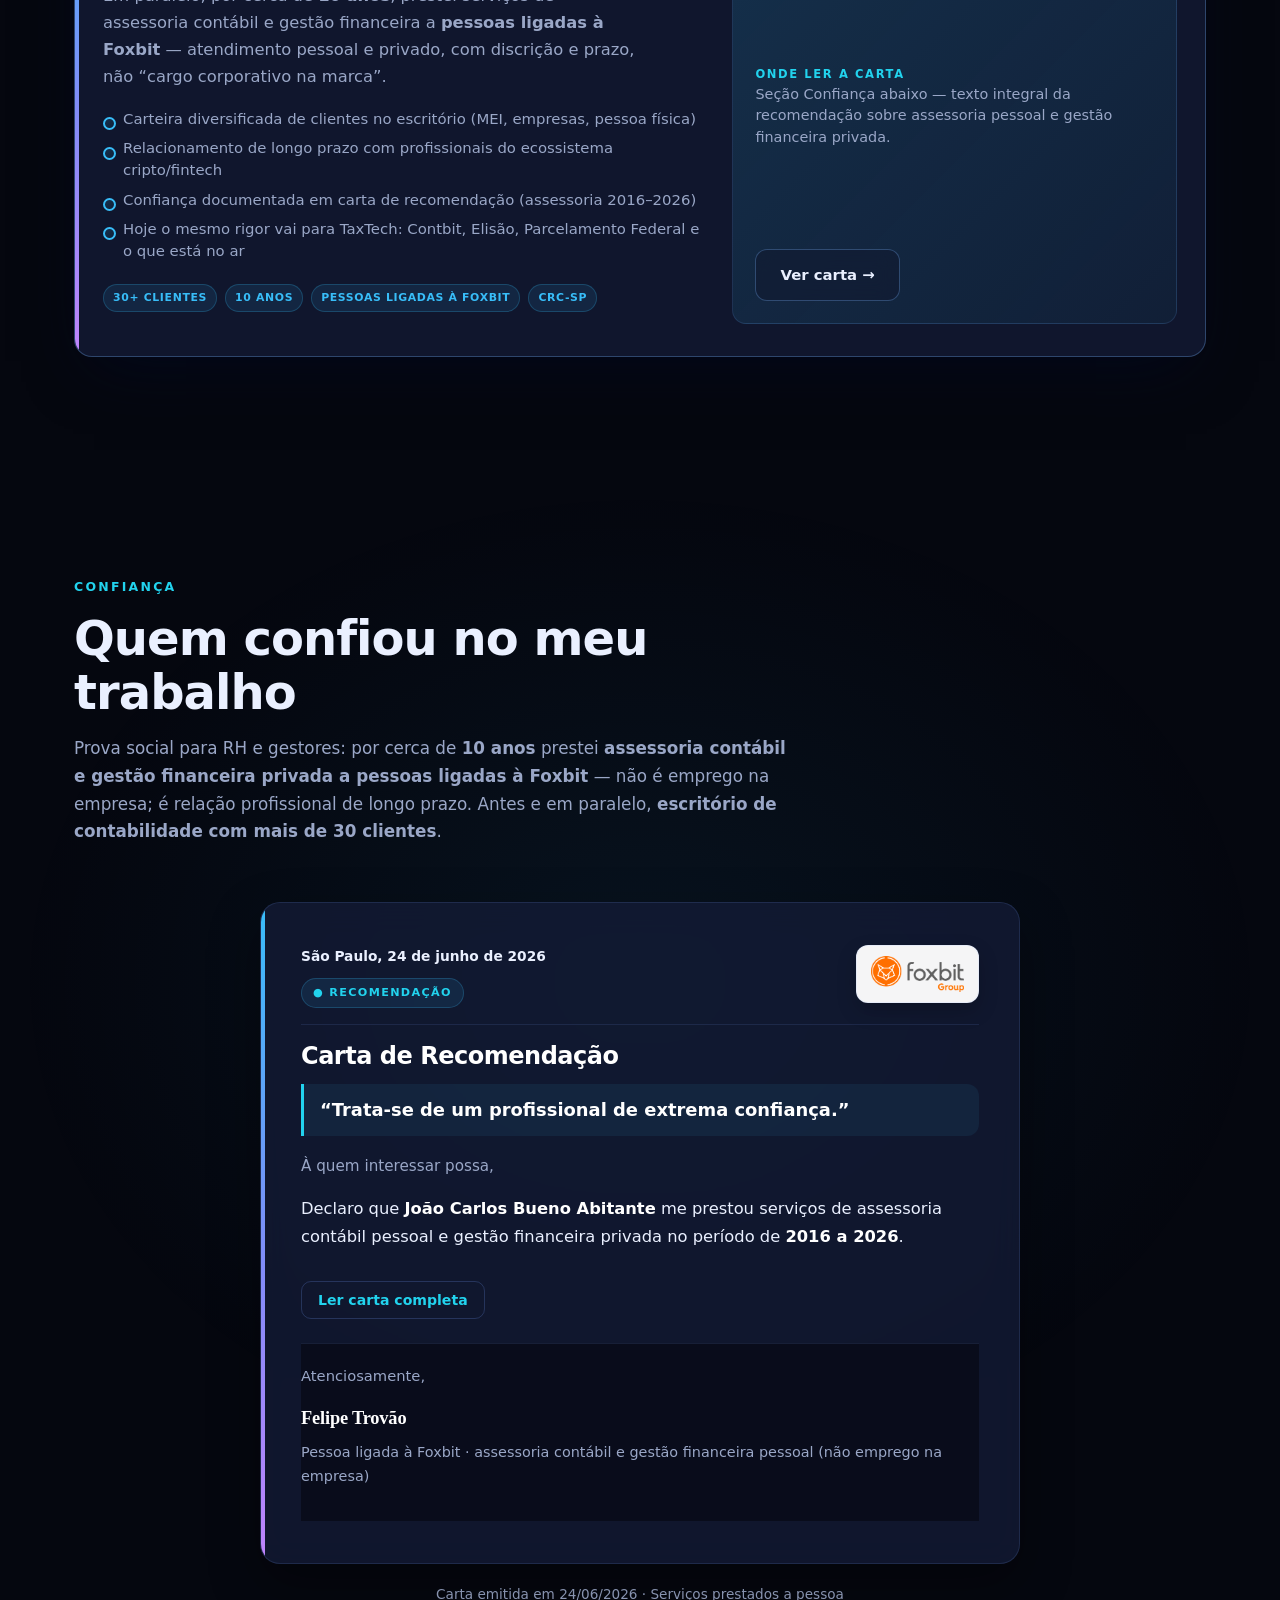
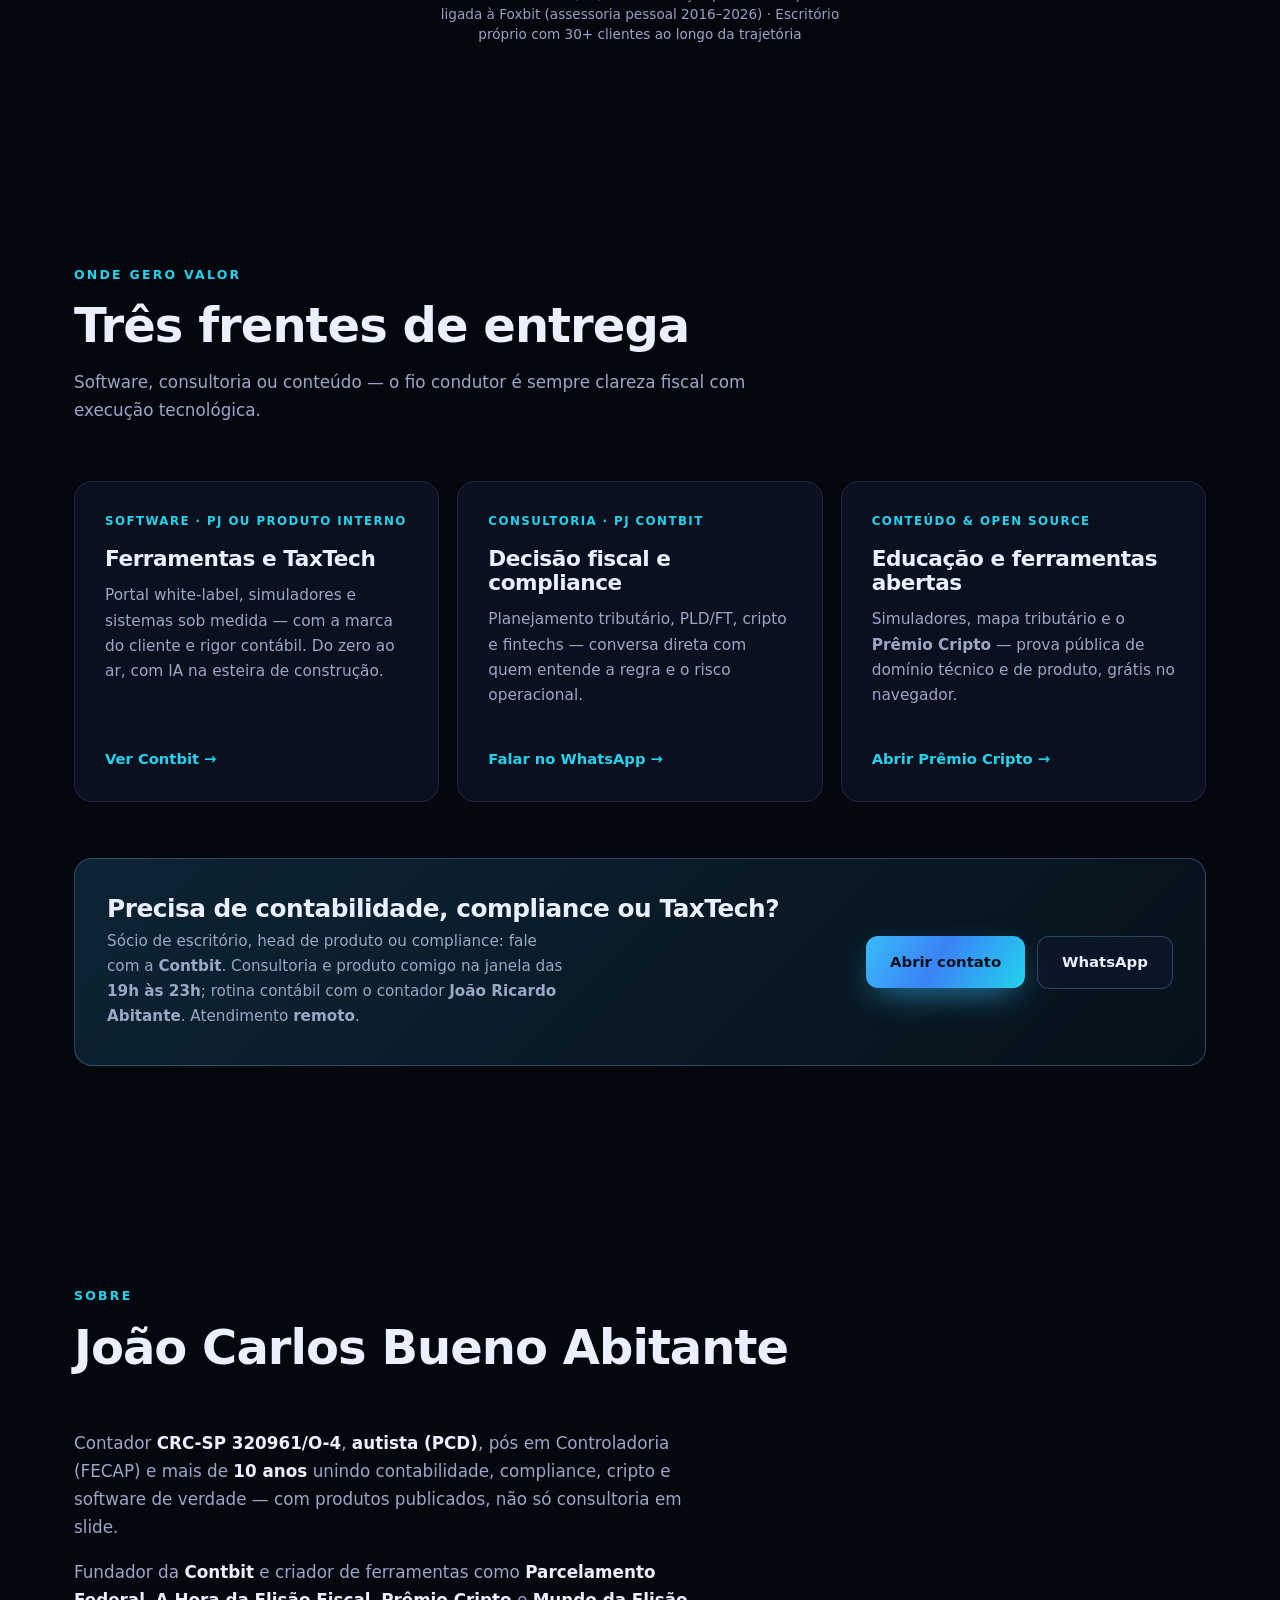
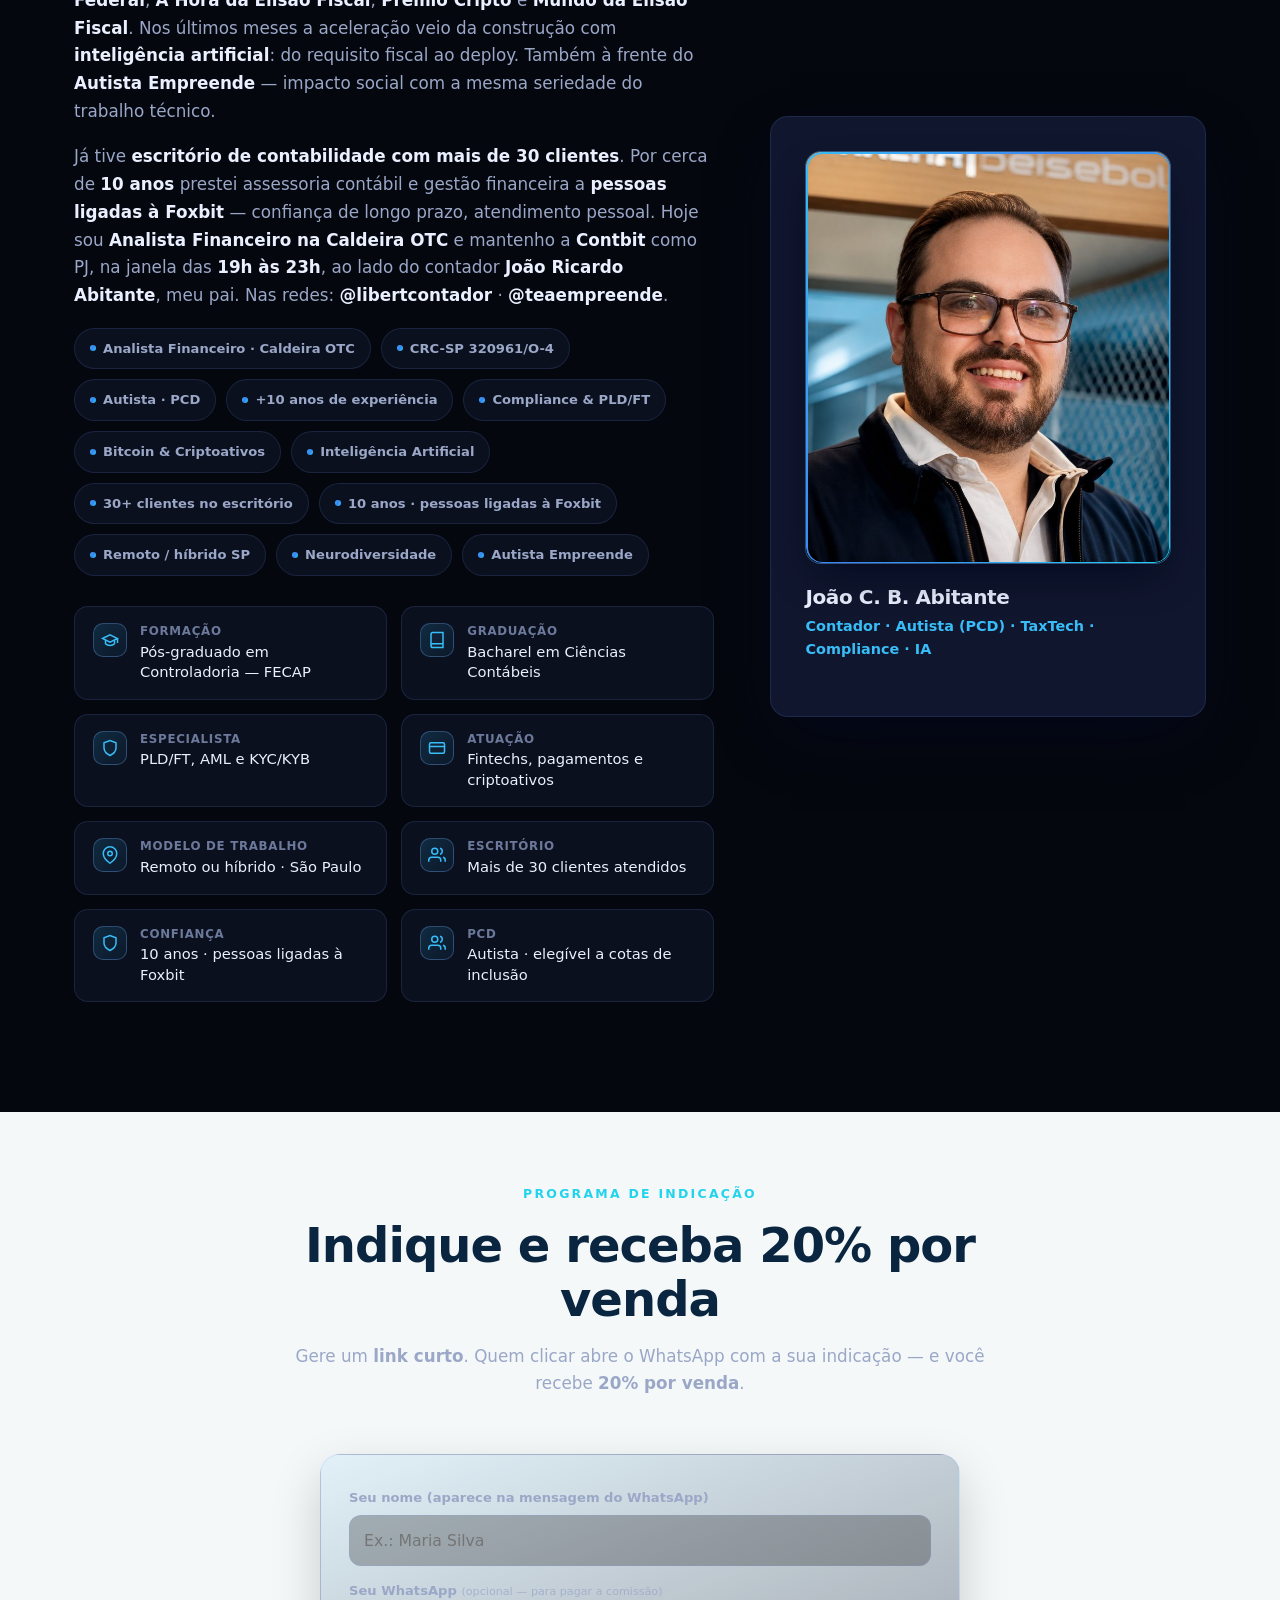
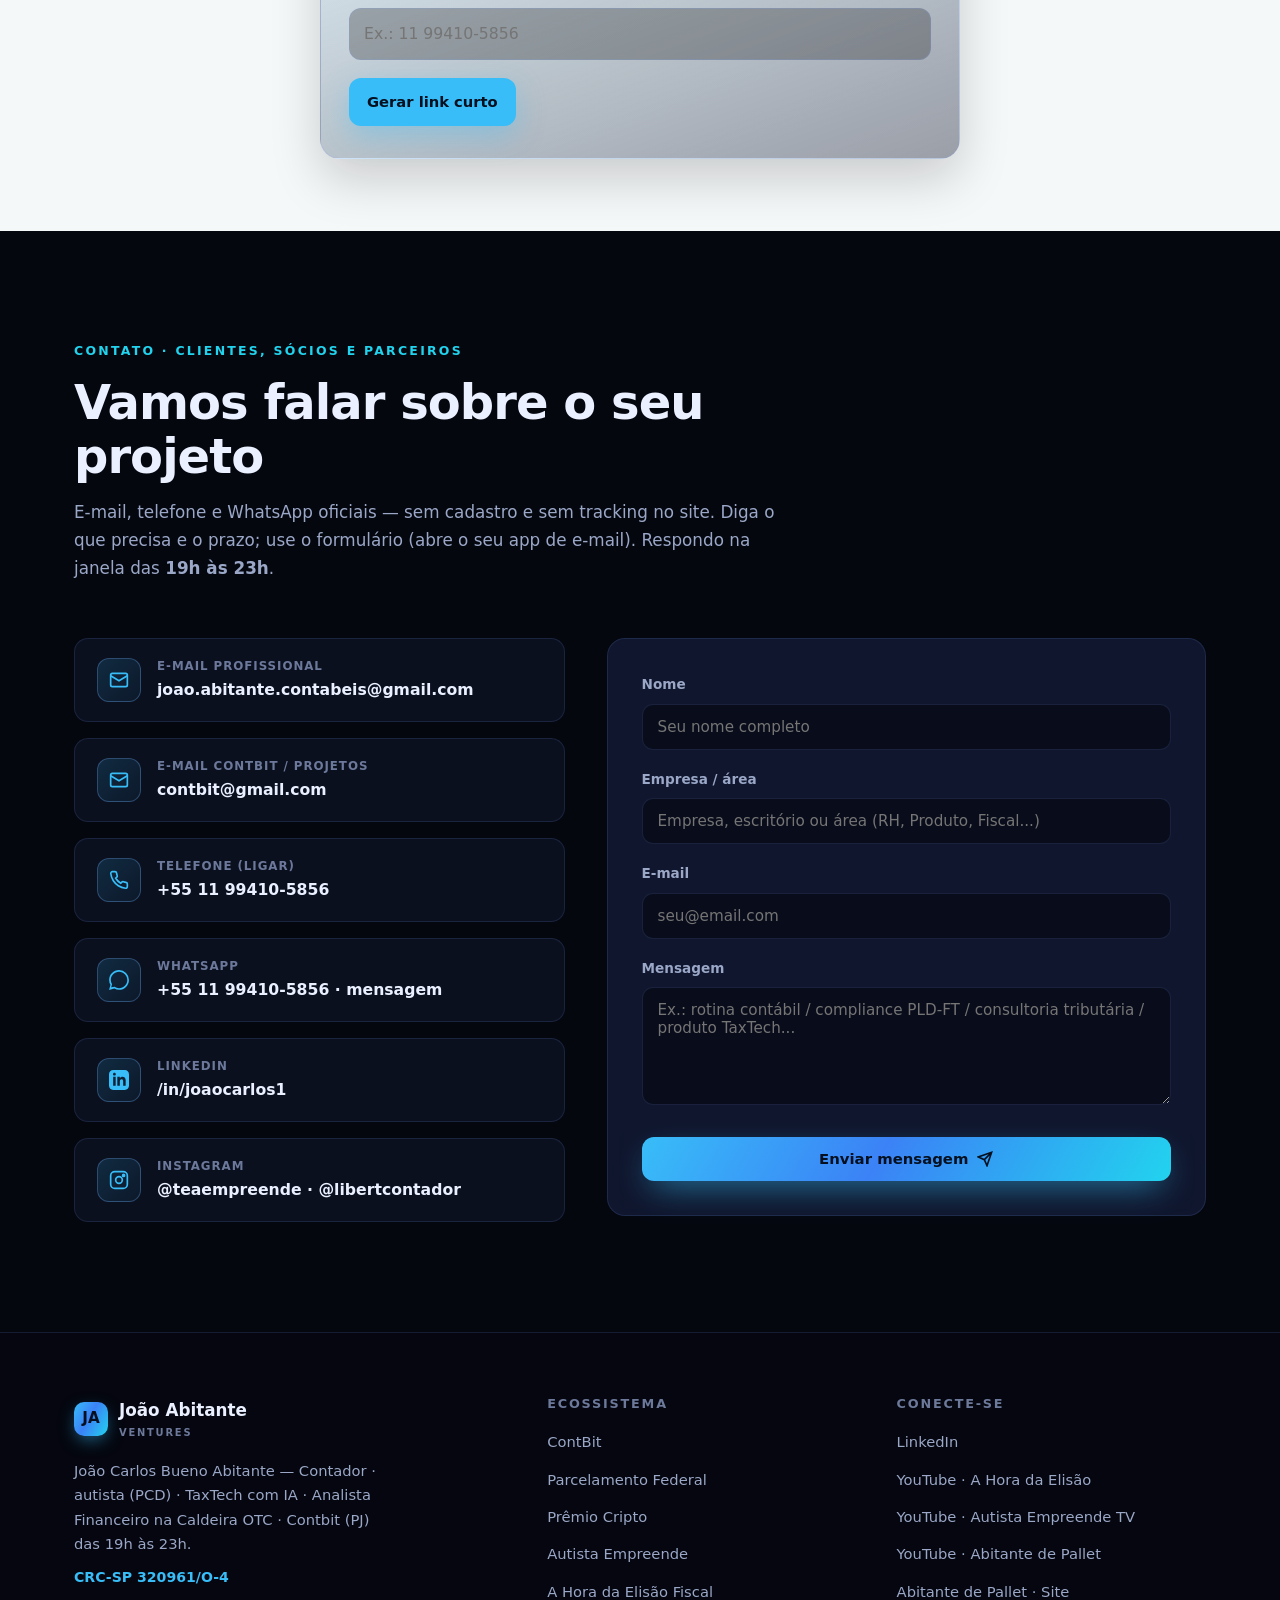
==== commit d7a95c0a: "fix: aponta o Índigo para o Nexus 2.0.0 O endereço canônico passou a ser https://indigo.nexus/. O ap" ====
--- a/index.html
+++ b/index.html
@@ -115,7 +115,7 @@
     "https://elisaofiscal.tax/",
     "https://nr1.abitante.net/",
     "https://copa.abitante.net/",
-    "https://indigo-gba.vercel.app/"
+    "https://indigo.nexus/"
   ],
   "subOrganization": [
     {"@type":"WebApplication","name":"Verificador cClassTrib IBS/CBS","url":"https://verificar.contbit.tax/","applicationCategory":"FinanceApplication","description":"Confere o cClassTrib do XML da NF-e, NFC-e ou NFS-e na tabela oficial e se ele bate com o CST. Grátis. Não é parecer."},
@@ -129,7 +129,7 @@
     {"@type":"WebApplication","name":"Simulador Financeiro MEI — Autista Empreende","url":"https://mei.contbit.tax/","applicationCategory":"FinanceApplication","description":"DAS, teto do MEI, sobra de caixa e a saúde financeira do negócio. Grátis, anônimo, do Autista Empreende."},
     {"@type":"Organization","name":"Mundo da Elisão Fiscal","url":"https://mundo.elisaofiscal.net/","description":"Mapa da tributação internacional: renda mundial, rendimentos do exterior, exportação de serviços, cripto, CRS e GAFI."},
     {"@type":"WebApplication","name":"Copa 2026 Simulador","url":"https://copa.abitante.net/","applicationCategory":"GameApplication","description":"A Copa encerrou em 19/07/2026: Espanha 1×0 Argentina. A página traz os resultados oficiais e o simulador para comparar.","author":{"@type":"Person","name":"João Carlos Bueno Abitante","sameAs":"https://x.com/libertcontador"}},
-    {"@type":"WebApplication","name":"Índigo","url":"https://indigo-gba.vercel.app/","applicationCategory":"GameApplication","softwareVersion":"1.9.0","description":"Emulador Índigo. O app 1.9.0 (31/10/2026) para Windows e Android traz Sega CD, PC Engine CD, Neo Geo CD e 32X, além dos consoles anteriores. Também abre no navegador."}
+    {"@type":"WebApplication","name":"Índigo Nexus","url":"https://indigo.nexus/","applicationCategory":"GameApplication","softwareVersion":"2.0.0","description":"Emulador grátis e de código aberto para Windows e Android, com 30 consoles do Atari 2600 ao PlayStation. O app 2.0.0 é de 01/11/2026. Também abre no navegador."}
   ]
 }
 </script>
@@ -1032,8 +1032,8 @@
     {
       "@type": "ListItem",
       "position": 14,
-      "name": "Índigo",
-      "url": "https://indigo-gba.vercel.app/"
+      "name": "Índigo Nexus",
+      "url": "https://indigo.nexus/"
     }
   ]
 }
@@ -1512,17 +1512,17 @@
         <p>Consoles e Copa. O mesmo tipo de produto no navegador, sem ser fiscal.</p>
       </div>
       <div class="cards-grid">
-      <a class="card reveal" href="https://indigo-gba.vercel.app/" target="_blank" rel="noopener noreferrer">
+      <a class="card reveal" href="https://indigo.nexus/" target="_blank" rel="noopener noreferrer">
         <div class="card-top">
           <div class="icon"><svg width="24" height="24" viewBox="0 0 24 24" fill="none" stroke="currentColor" stroke-width="2" aria-hidden="true"><rect x="2" y="6" width="20" height="12" rx="2"/><path d="M8 12h.01M12 12h.01M16 12h.01"/></svg></div>
         </div>
         <div class="cat">App · consoles</div>
-        <h3>Índigo</h3>
-        <p>App 1.9.0, de 31/10/2026, para Windows e Android: Sega CD, PC Engine CD, Neo Geo CD, 32X e os consoles anteriores. Também abre no navegador.</p>
+        <h3>Índigo Nexus</h3>
+        <p>App 2.0.0, de 01/11/2026, para Windows e Android: 30 consoles, do Atari 2600 ao PlayStation. Grátis e de código aberto. Também abre no navegador.</p>
         <div class="card-bottom">
-        <div class="case-meta"><span class="case-chip">1.9.0</span><span class="case-chip">Windows</span><span class="case-chip">Android</span></div>
+        <div class="case-meta"><span class="case-chip">2.0.0</span><span class="case-chip">Windows</span><span class="case-chip">Android</span></div>
         <span class="card-foot">
-          <span class="host">indigo-gba.vercel.app</span>
+          <span class="host">indigo.nexus</span>
           <span class="visit">Abrir <svg width="16" height="16" viewBox="0 0 24 24" fill="none" stroke="currentColor" stroke-width="2.4" aria-hidden="true"><path d="M5 12h14M13 6l6 6-6 6"/></svg><span class="sr-only"> (site externo)</span></span>
         </span>
         </div>
@@ -1808,7 +1808,7 @@
           <li><a href="https://verificar.contbit.tax/" target="_blank" rel="noopener noreferrer">Verificador cClassTrib</a></li>
           <li><a href="https://nr1.abitante.net/" target="_blank" rel="noopener noreferrer">NeuroCompliance (NR-1)</a></li>
           <li><a href="https://copa.abitante.net/" target="_blank" rel="noopener noreferrer">Copa 2026</a></li>
-          <li><a href="https://indigo-gba.vercel.app/" target="_blank" rel="noopener noreferrer">Índigo 1.9</a></li>
+          <li><a href="https://indigo.nexus/" target="_blank" rel="noopener noreferrer">Índigo Nexus</a></li>
           <li><a href="/sites.html">Todos os sites (diretório SEO)</a></li>
 
           <li><a href="https://copa.abitante.net" target="_blank" rel="noopener noreferrer">Copa 2026</a></li>
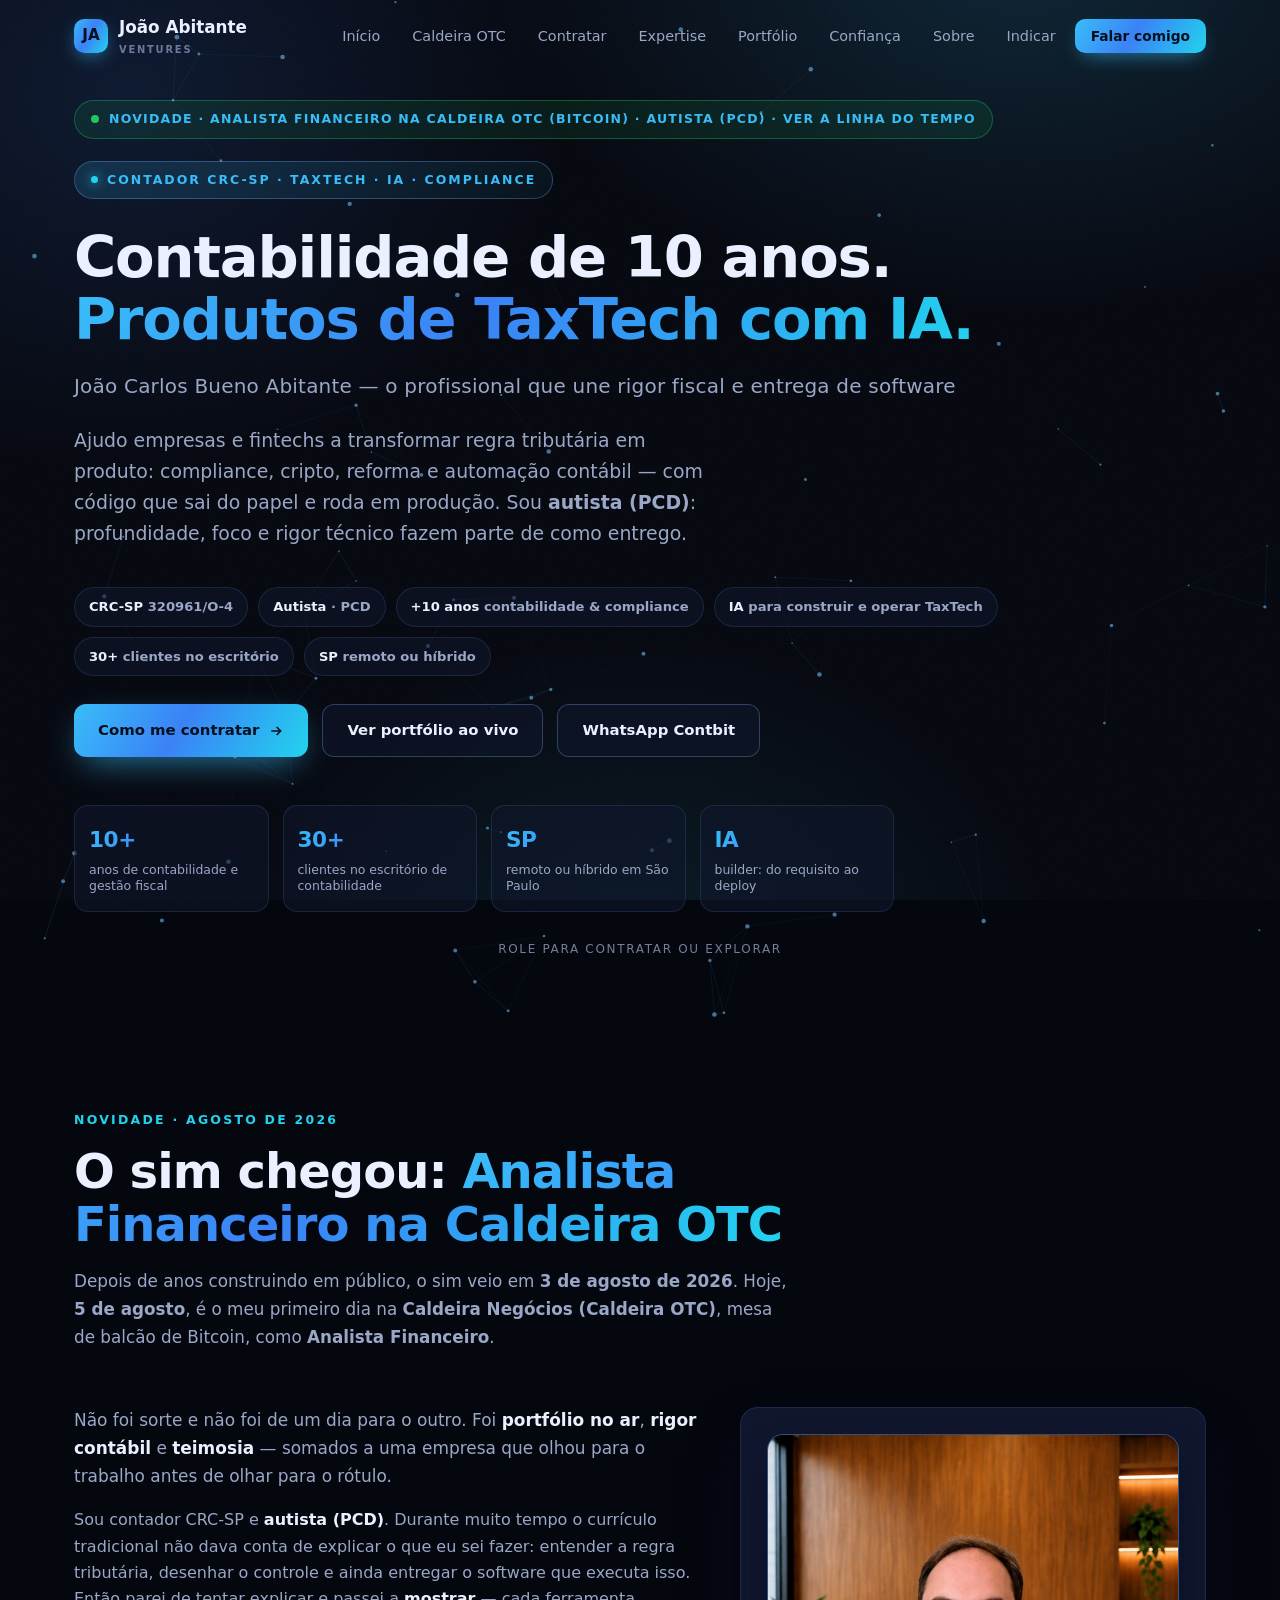
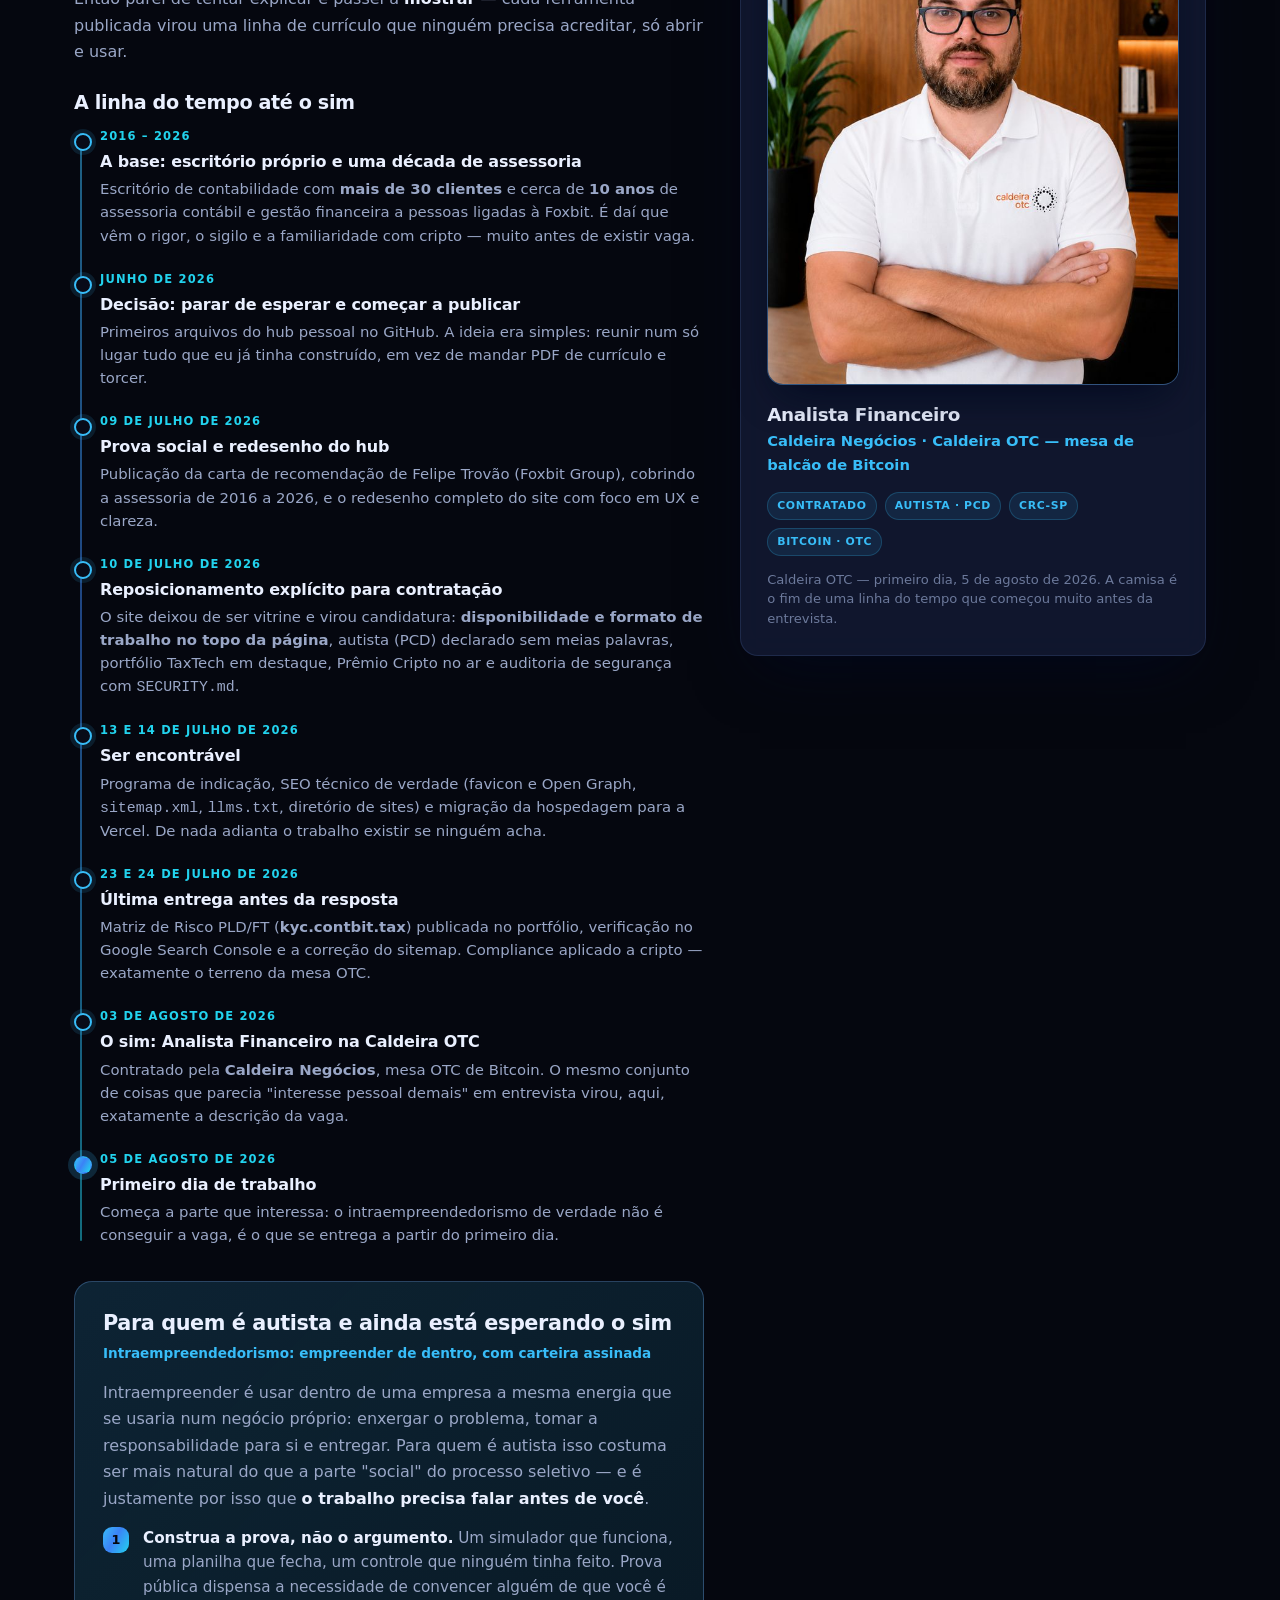
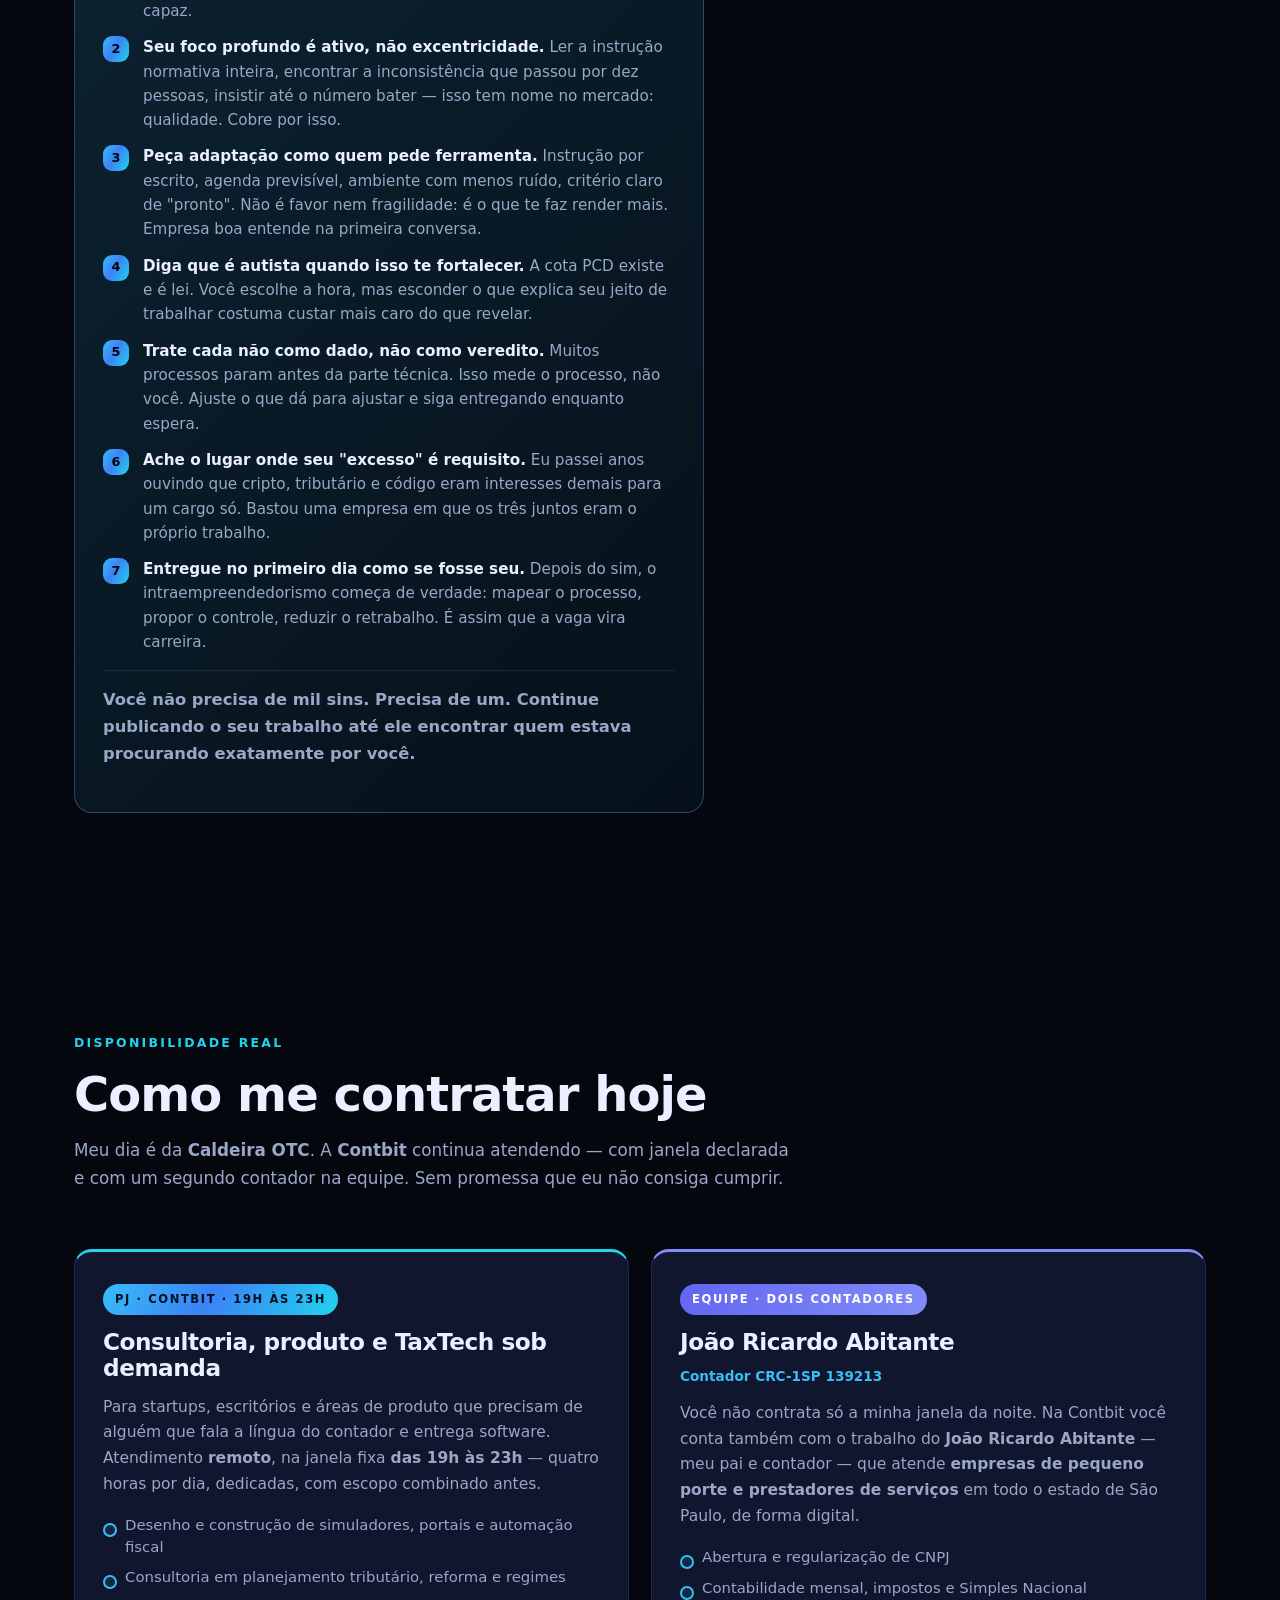
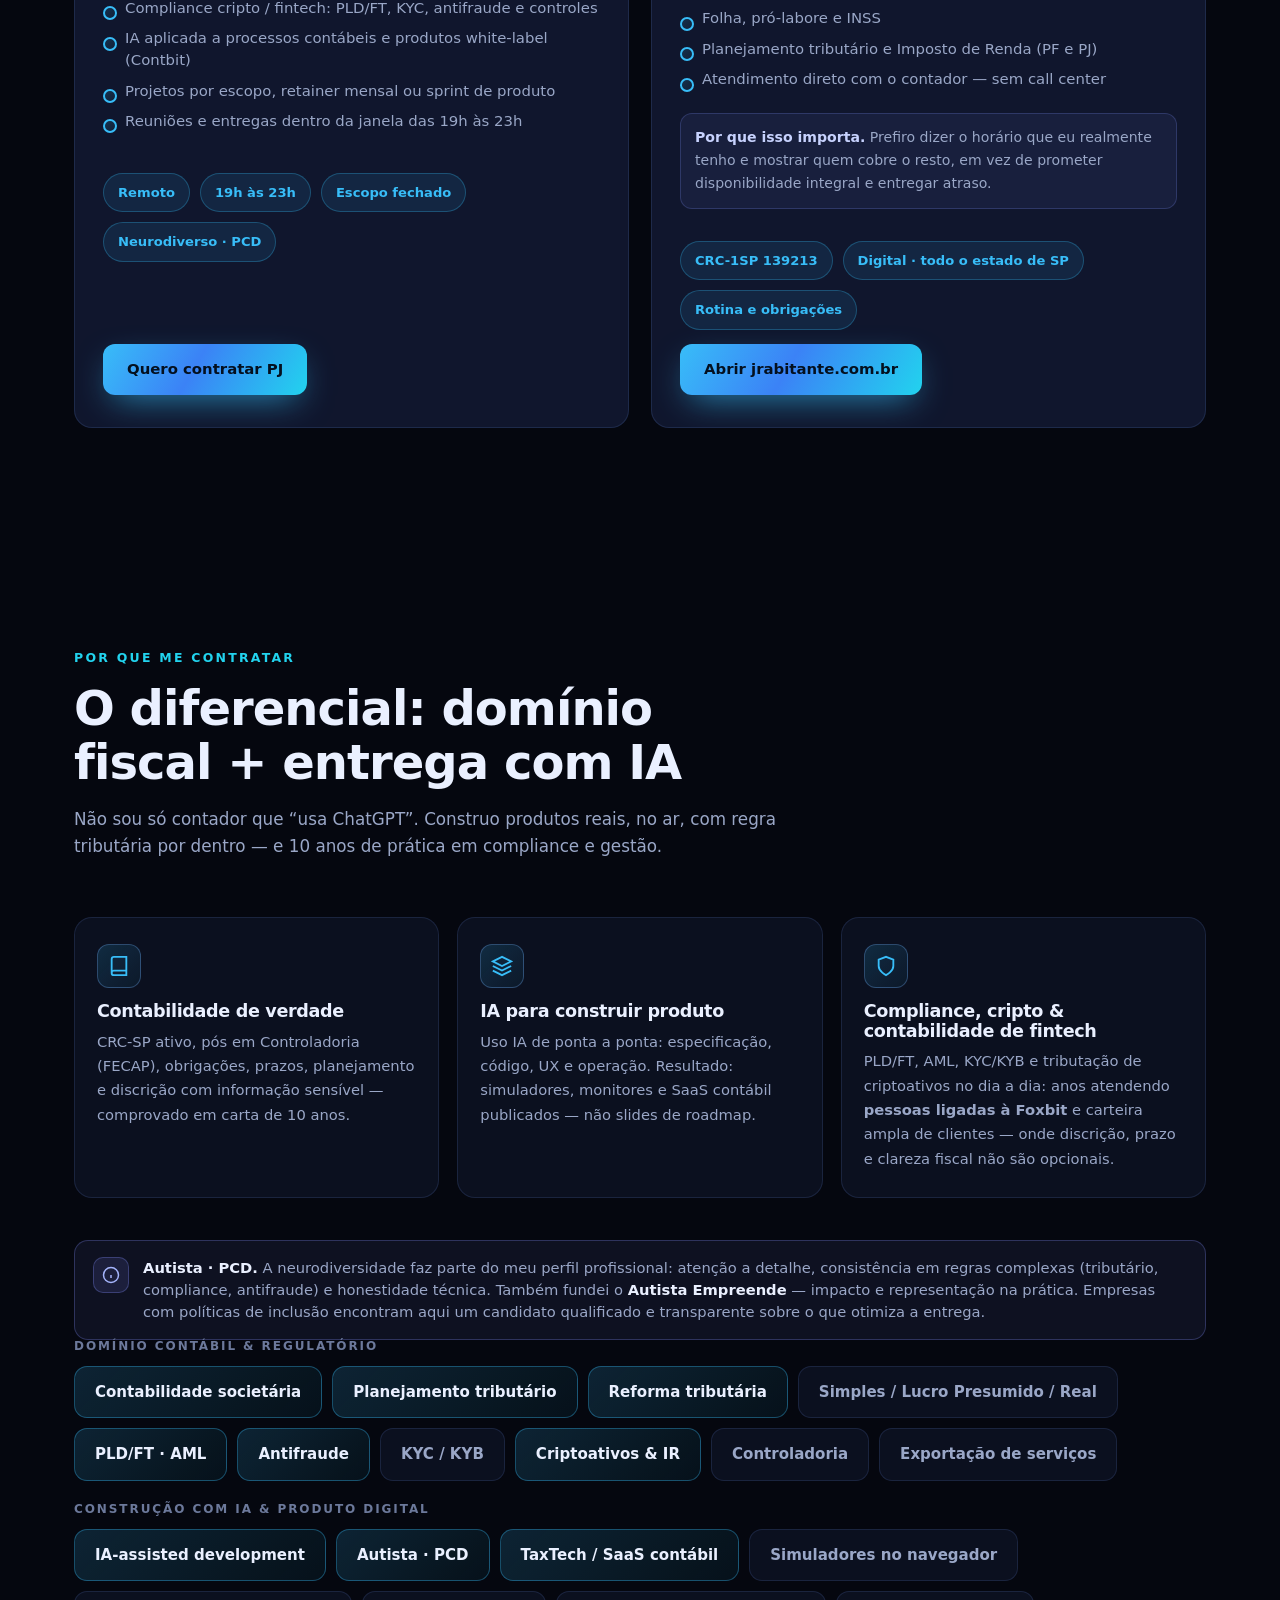
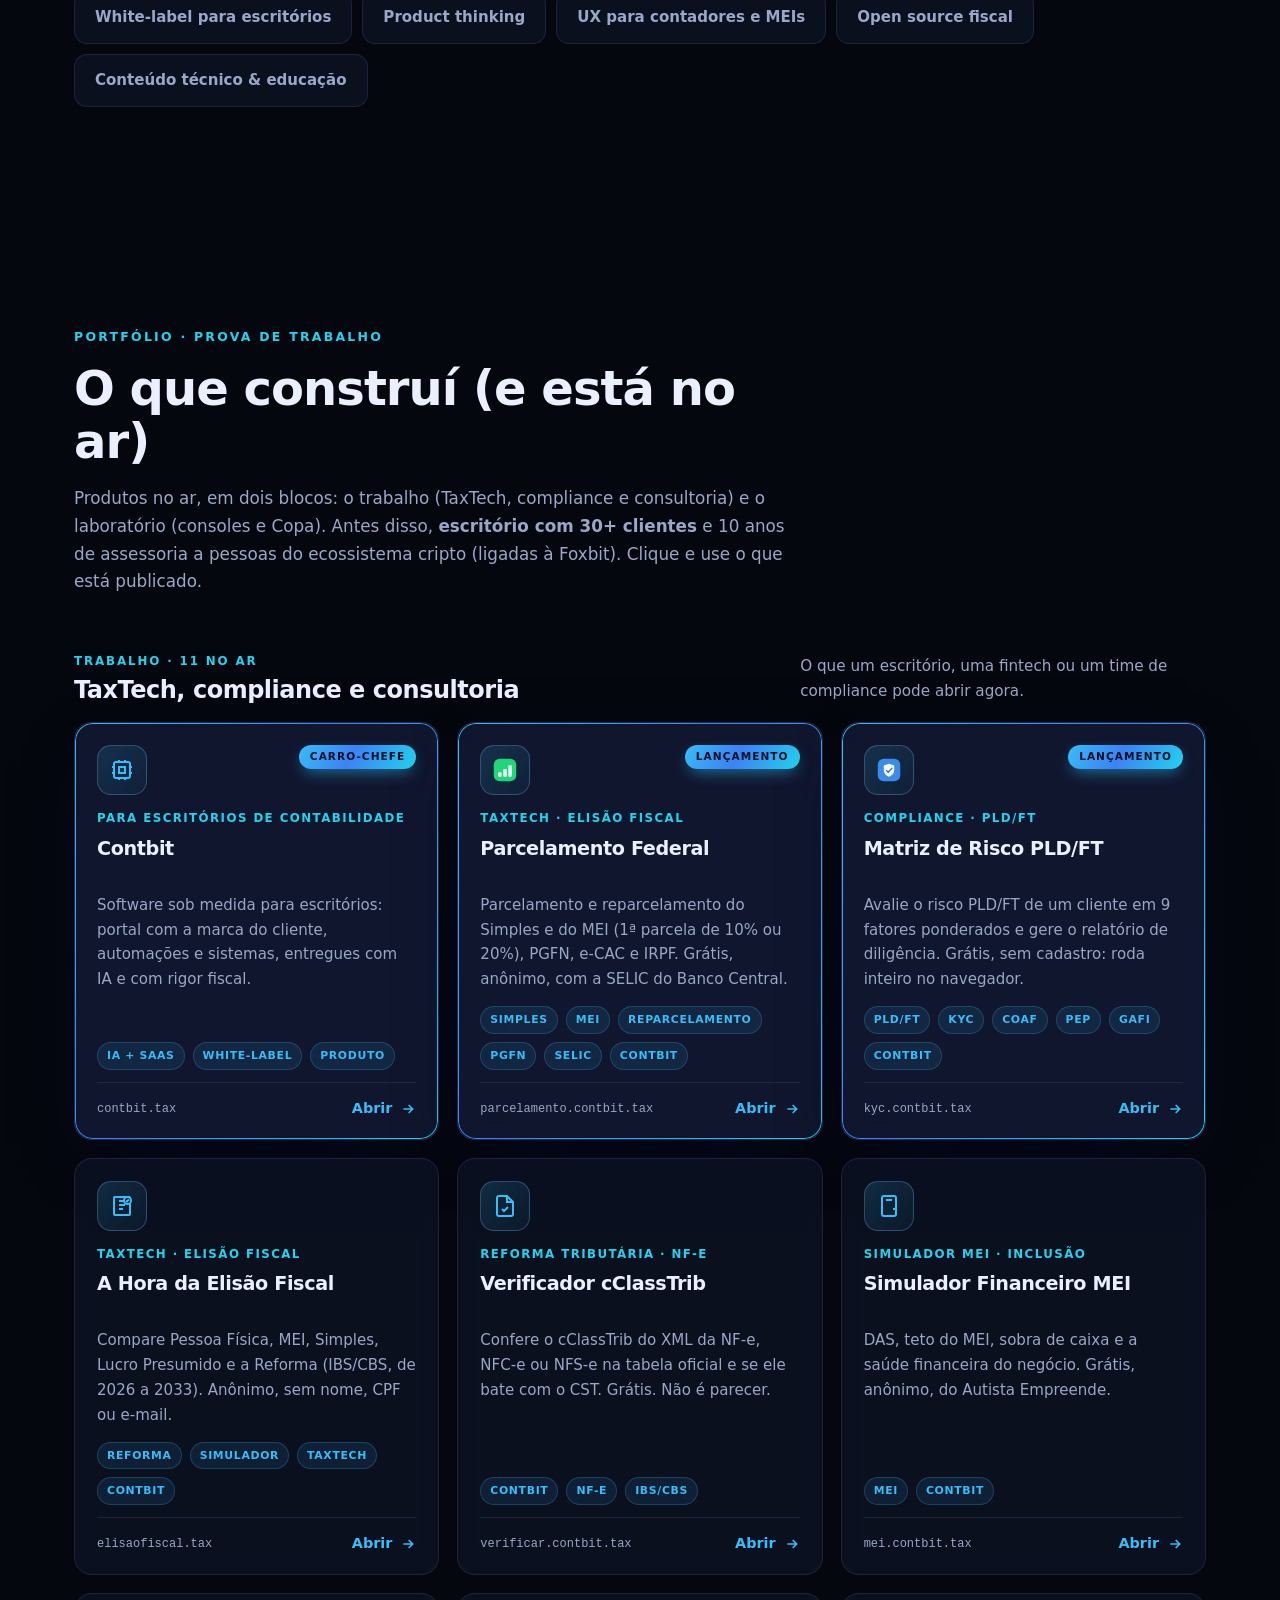
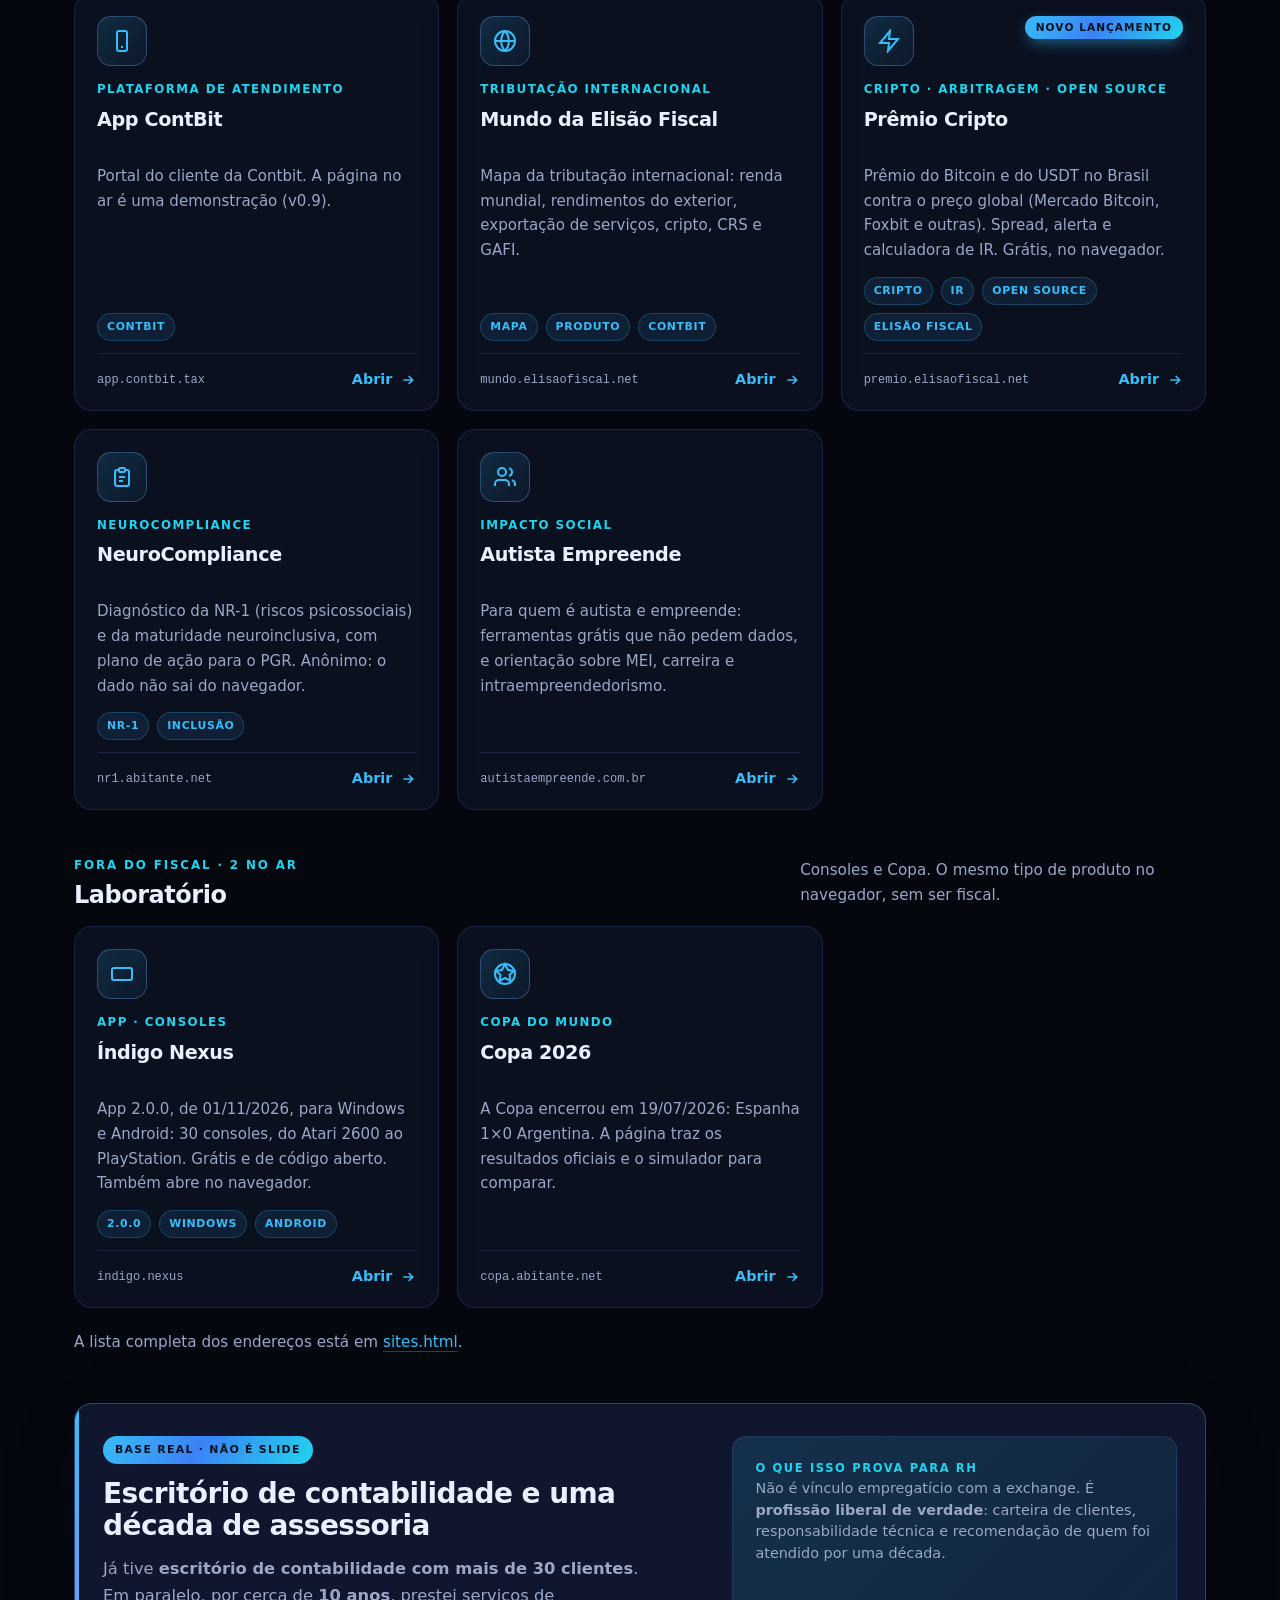
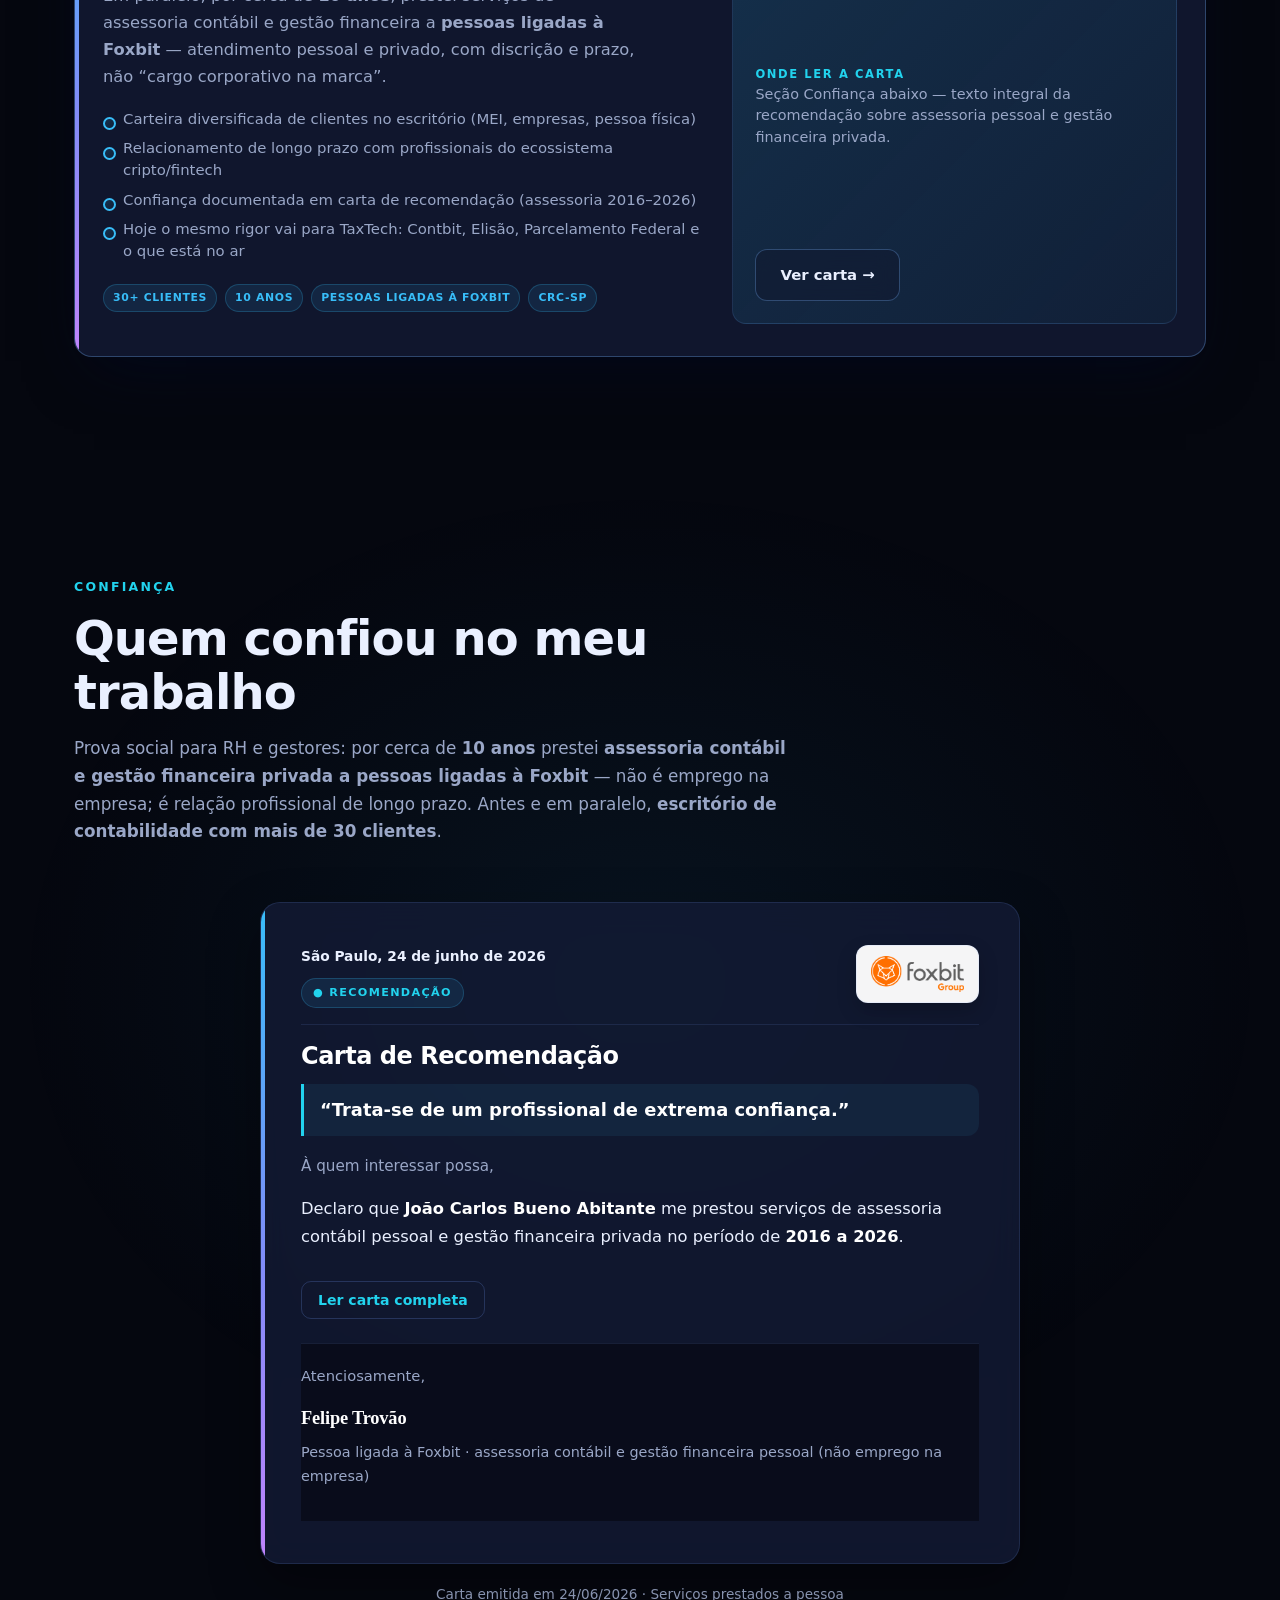
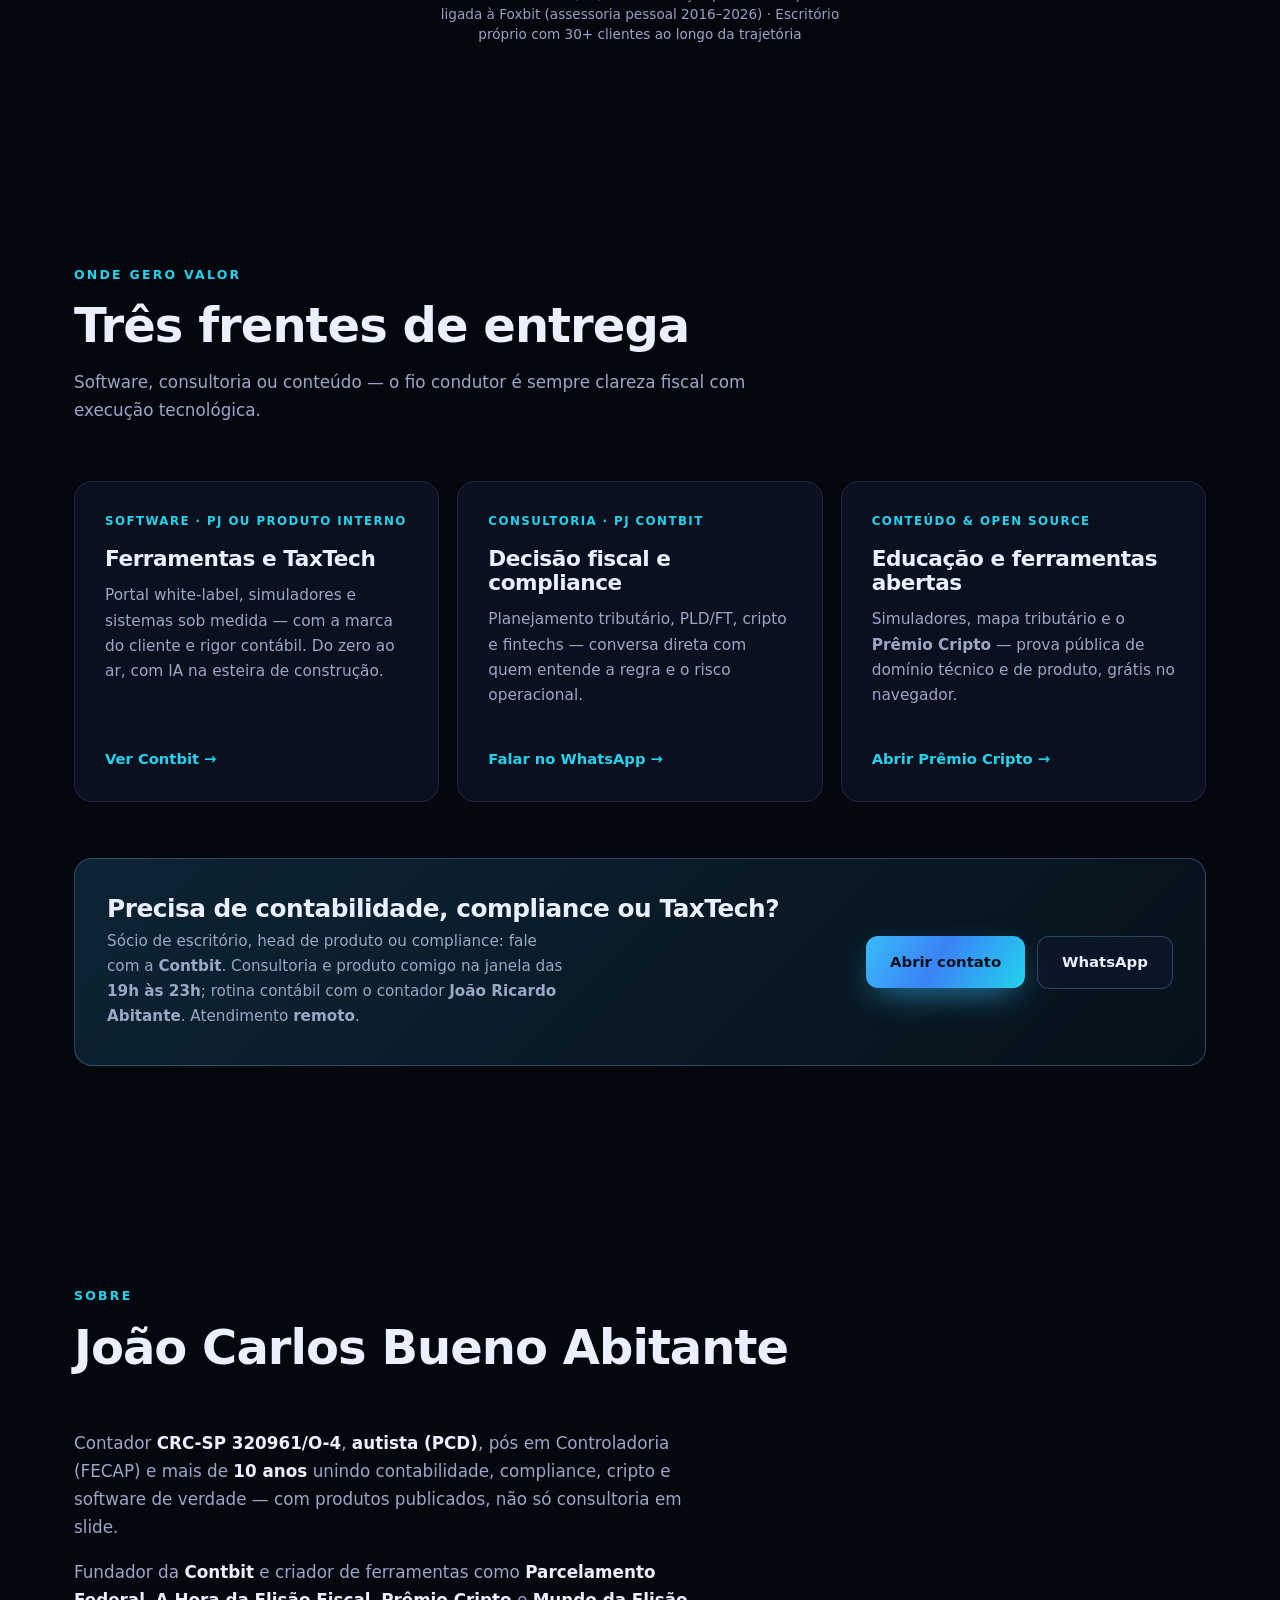
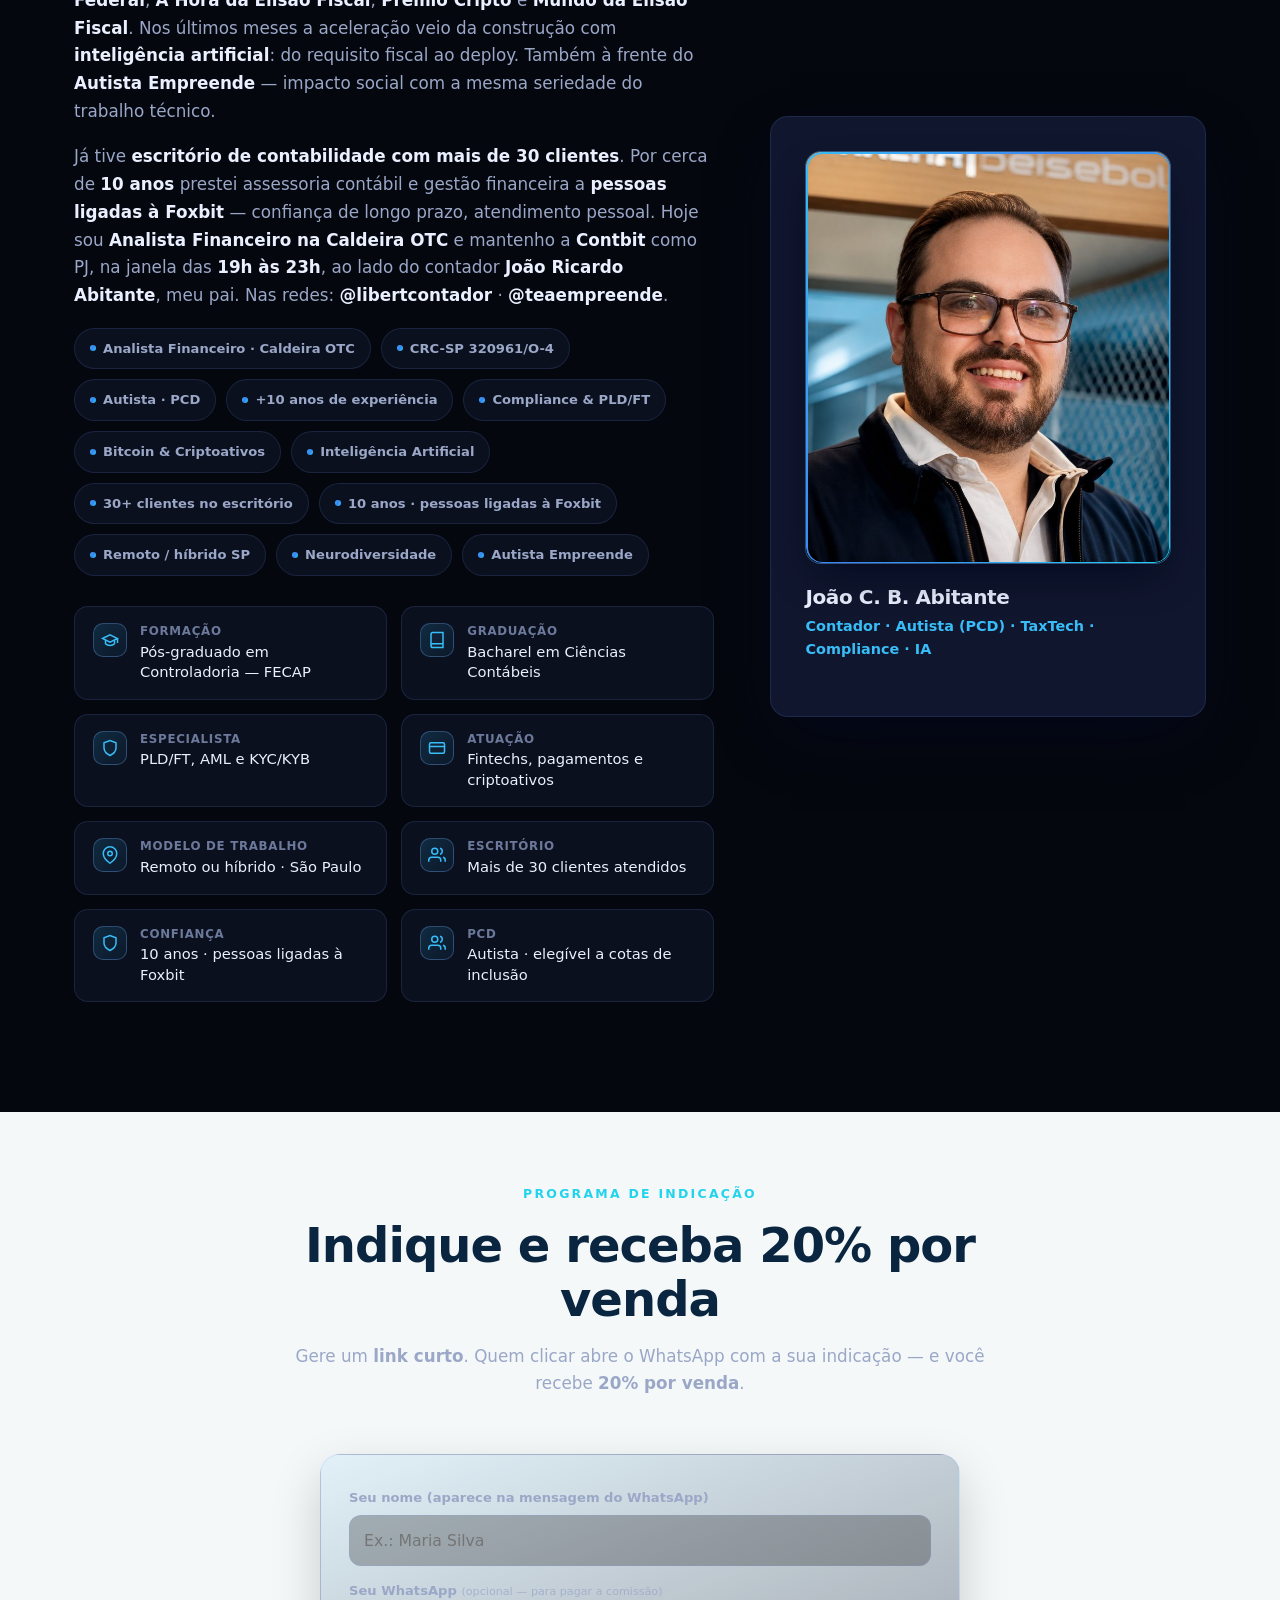
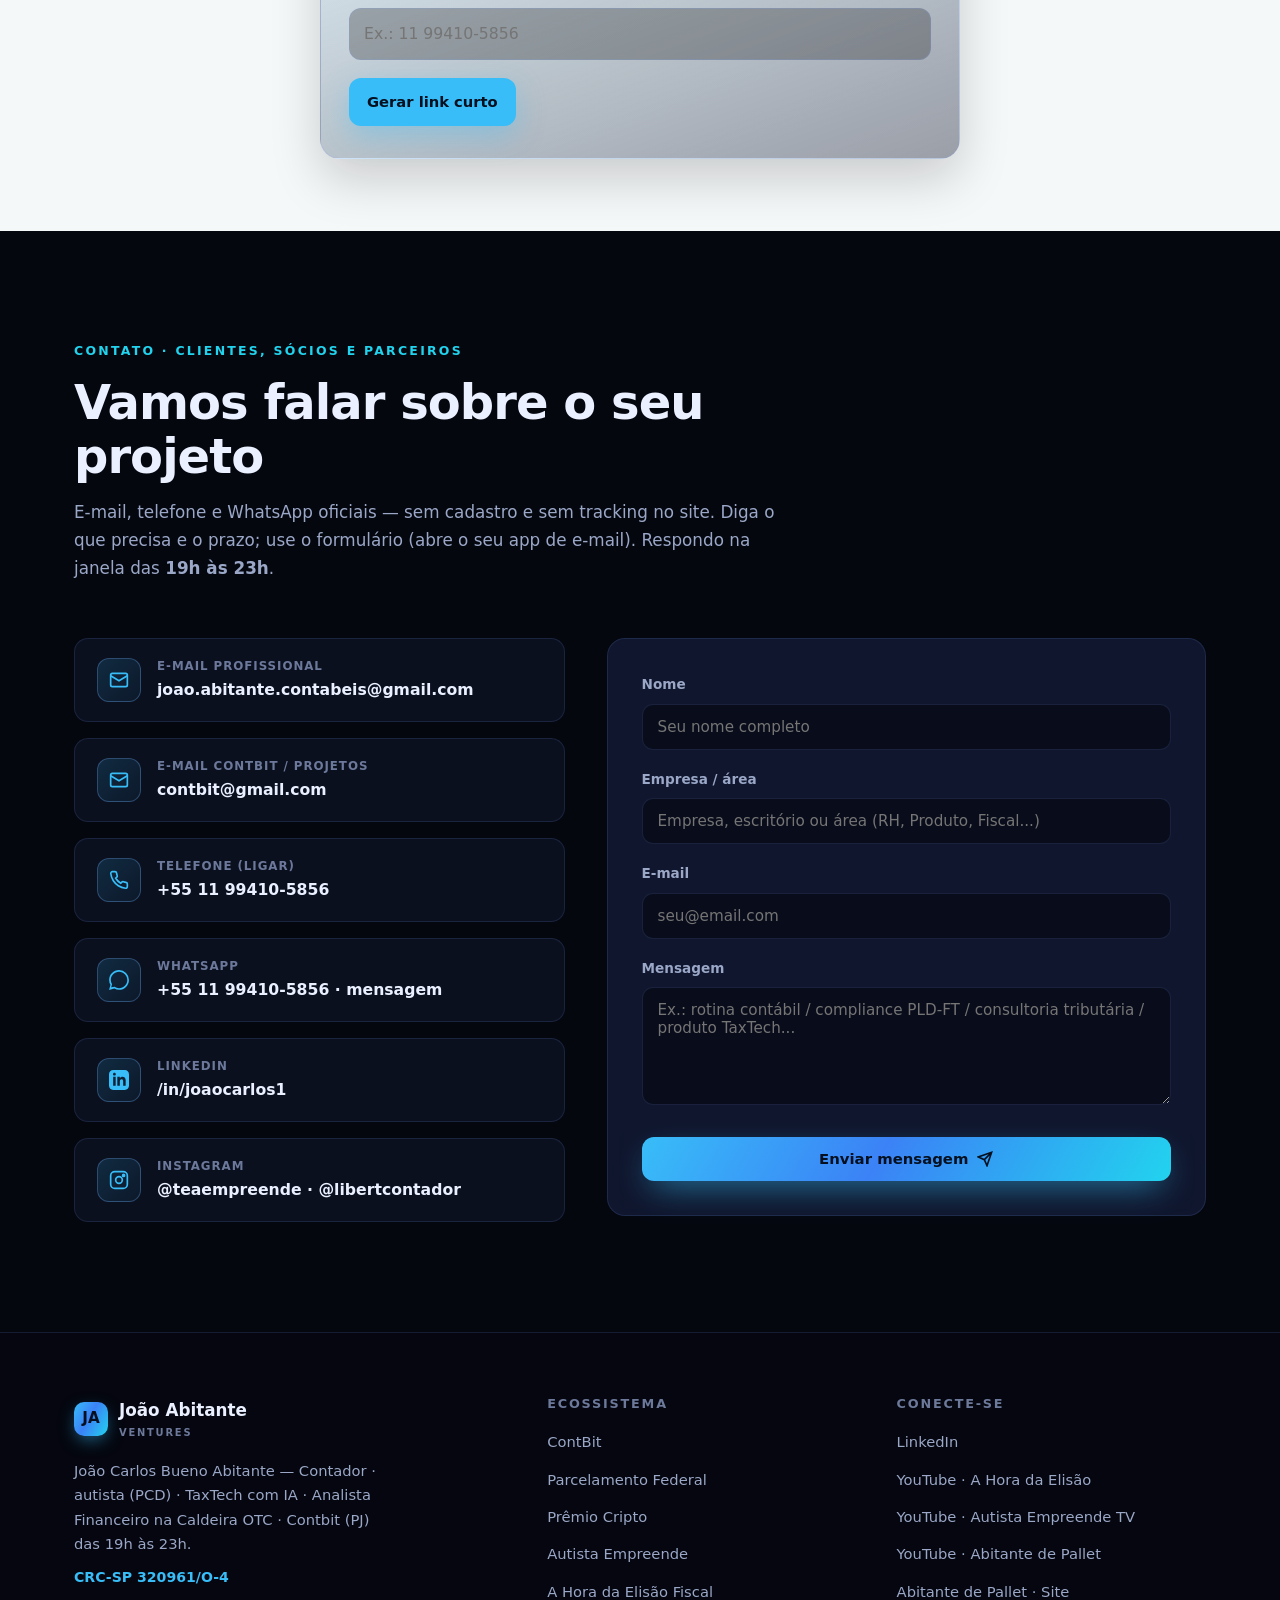
==== commit 1fc6f23e: "chore(security): cabeçalhos HTTP via vercel.json A Vercel não lê o arquivo _headers (formato Cloudfl" ====
--- a/index.html
+++ b/index.html
@@ -5,8 +5,8 @@
 <meta name="viewport" content="width=device-width, initial-scale=1.0">
 <meta name="theme-color" content="#05070f">
 
-<!-- Segurança (GitHub Pages): o host NAO aplica _headers HTTP — a protecao efetiva no github.io
-     e esta meta CSP + referrer. No Cloudflare Pages o arquivo _headers complementa com HSTS/XFO/etc. -->
+<!-- Segurança: a Vercel aplica os cabeçalhos HTTP definidos em vercel.json (CSP, HSTS, XFO, etc.).
+     Esta meta CSP + referrer repete a proteção no próprio documento, para valer em qualquer host. -->
 <meta http-equiv="Content-Security-Policy" content="default-src 'none'; img-src 'self' data:; style-src 'self' 'unsafe-inline'; script-src 'self' 'unsafe-inline'; font-src 'self' data:; base-uri 'none'; form-action 'self'; connect-src 'none'">
 <meta name="referrer" content="no-referrer">
 <meta http-equiv="x-dns-prefetch-control" content="off">
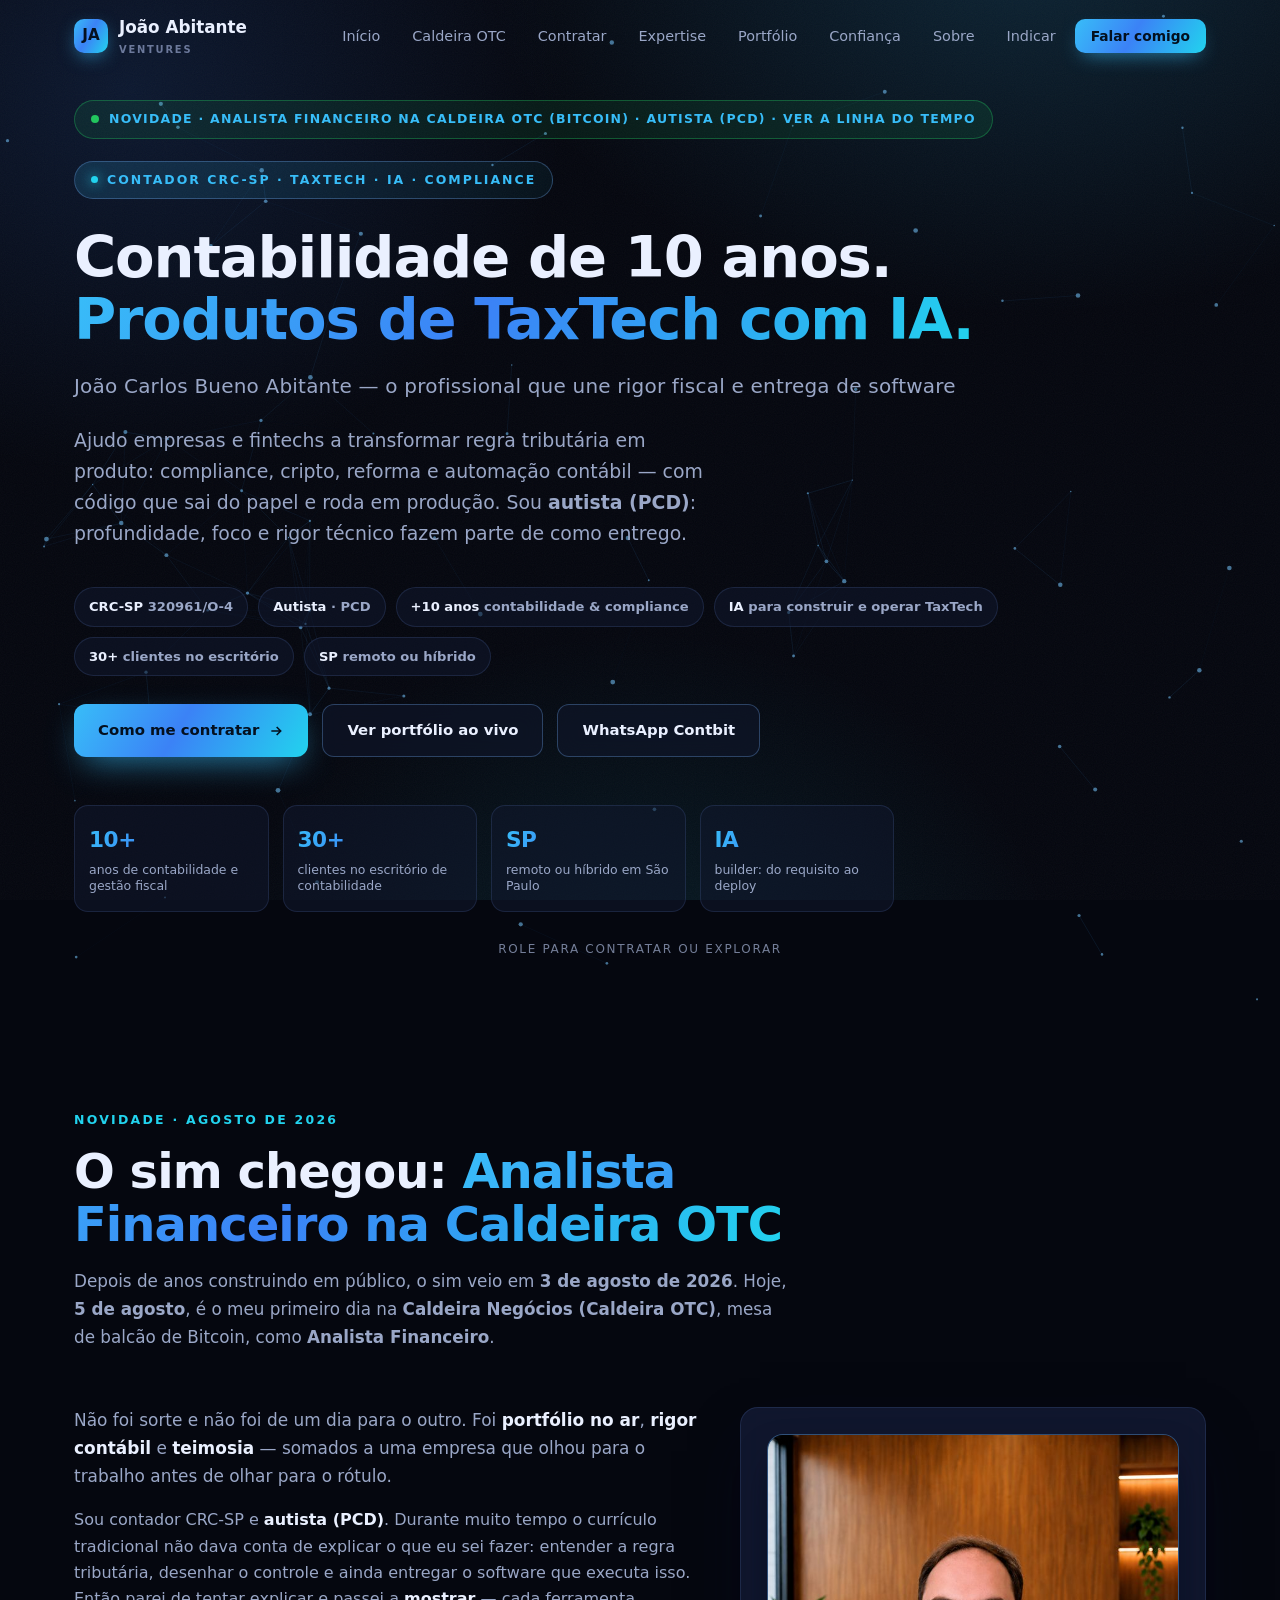
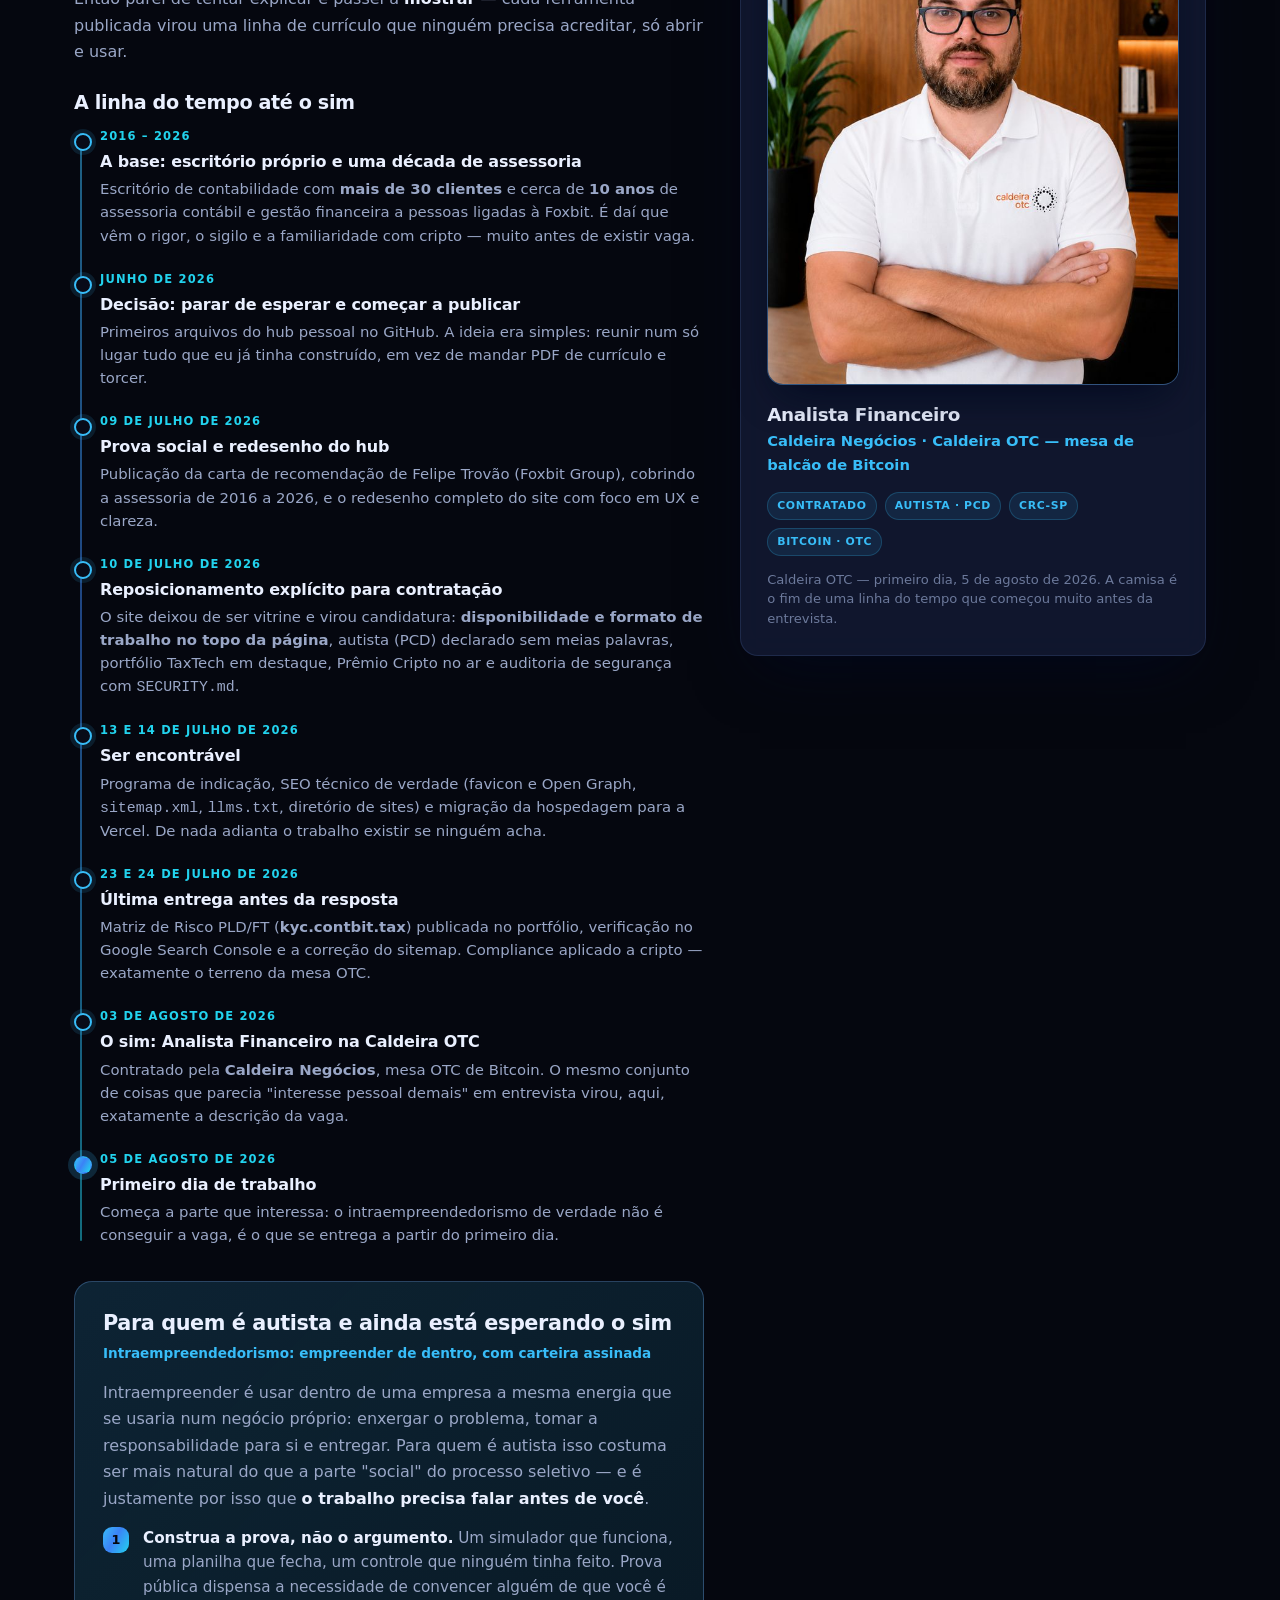
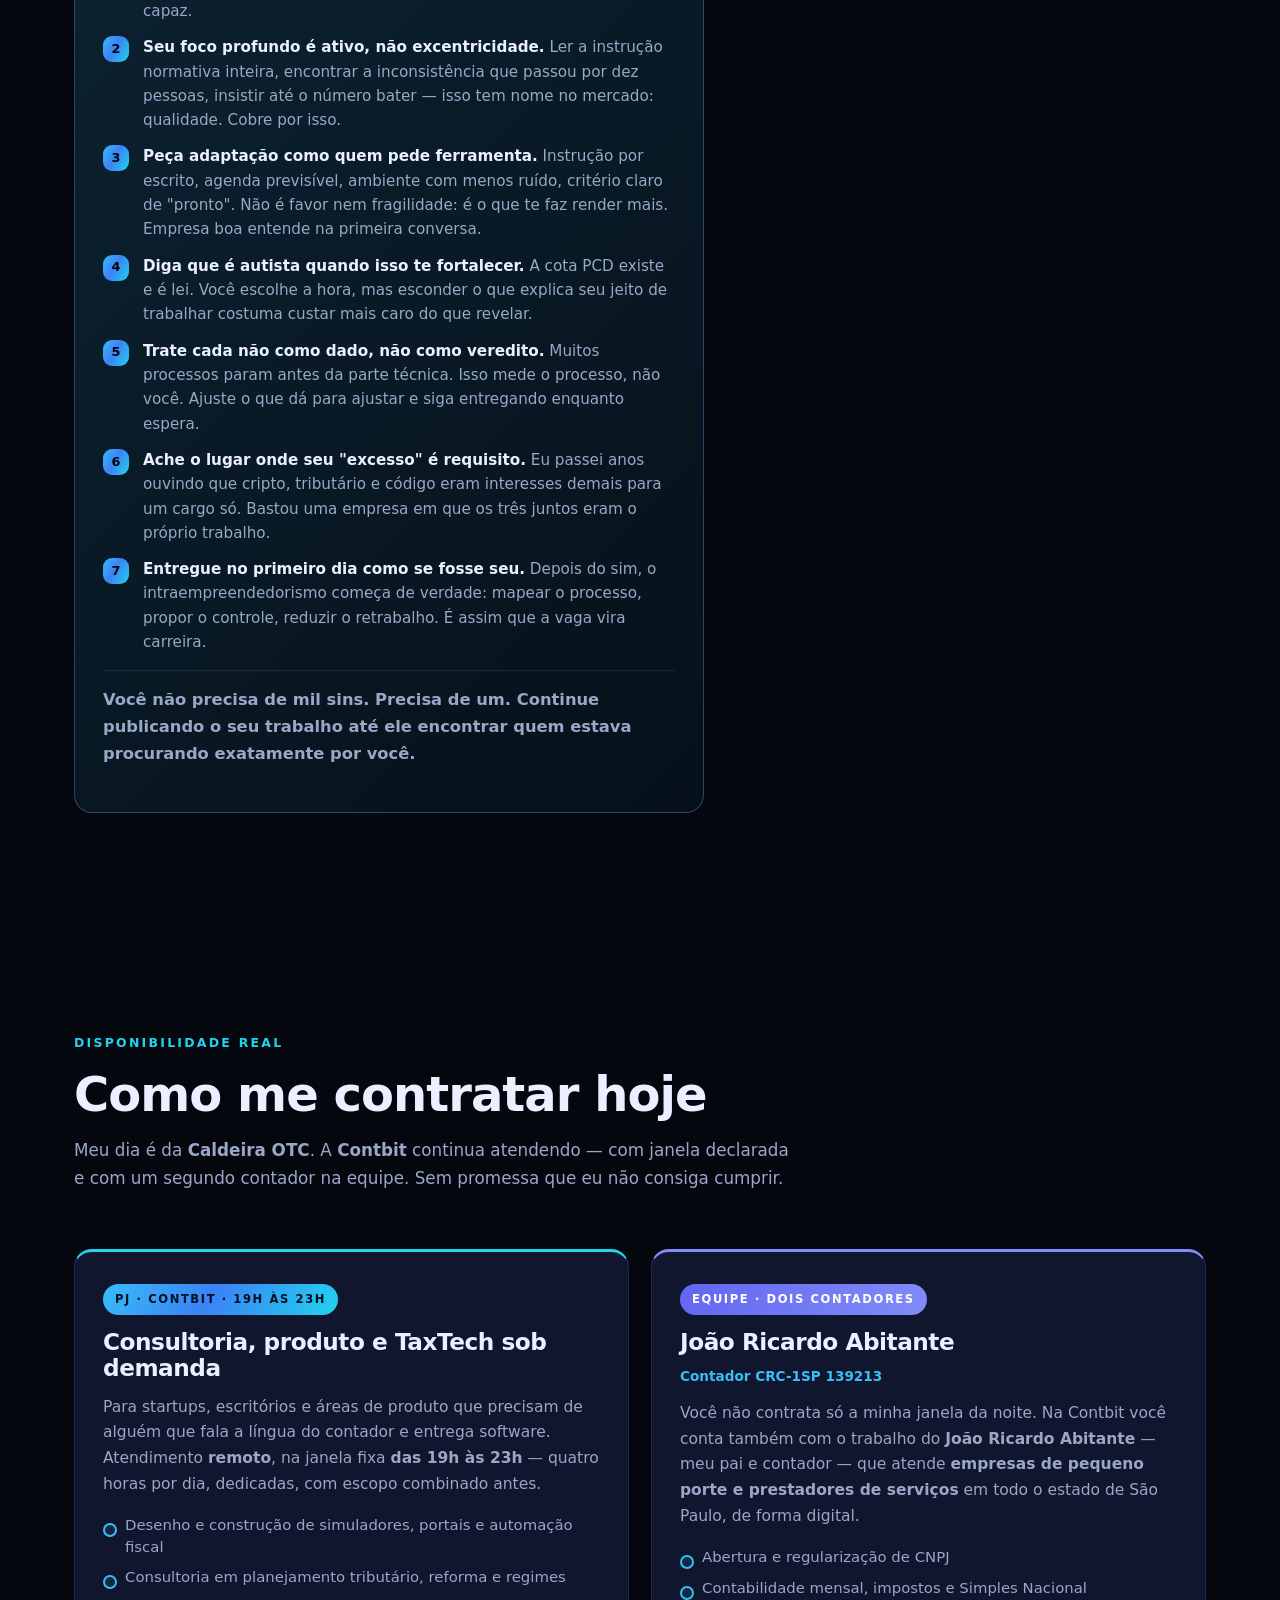
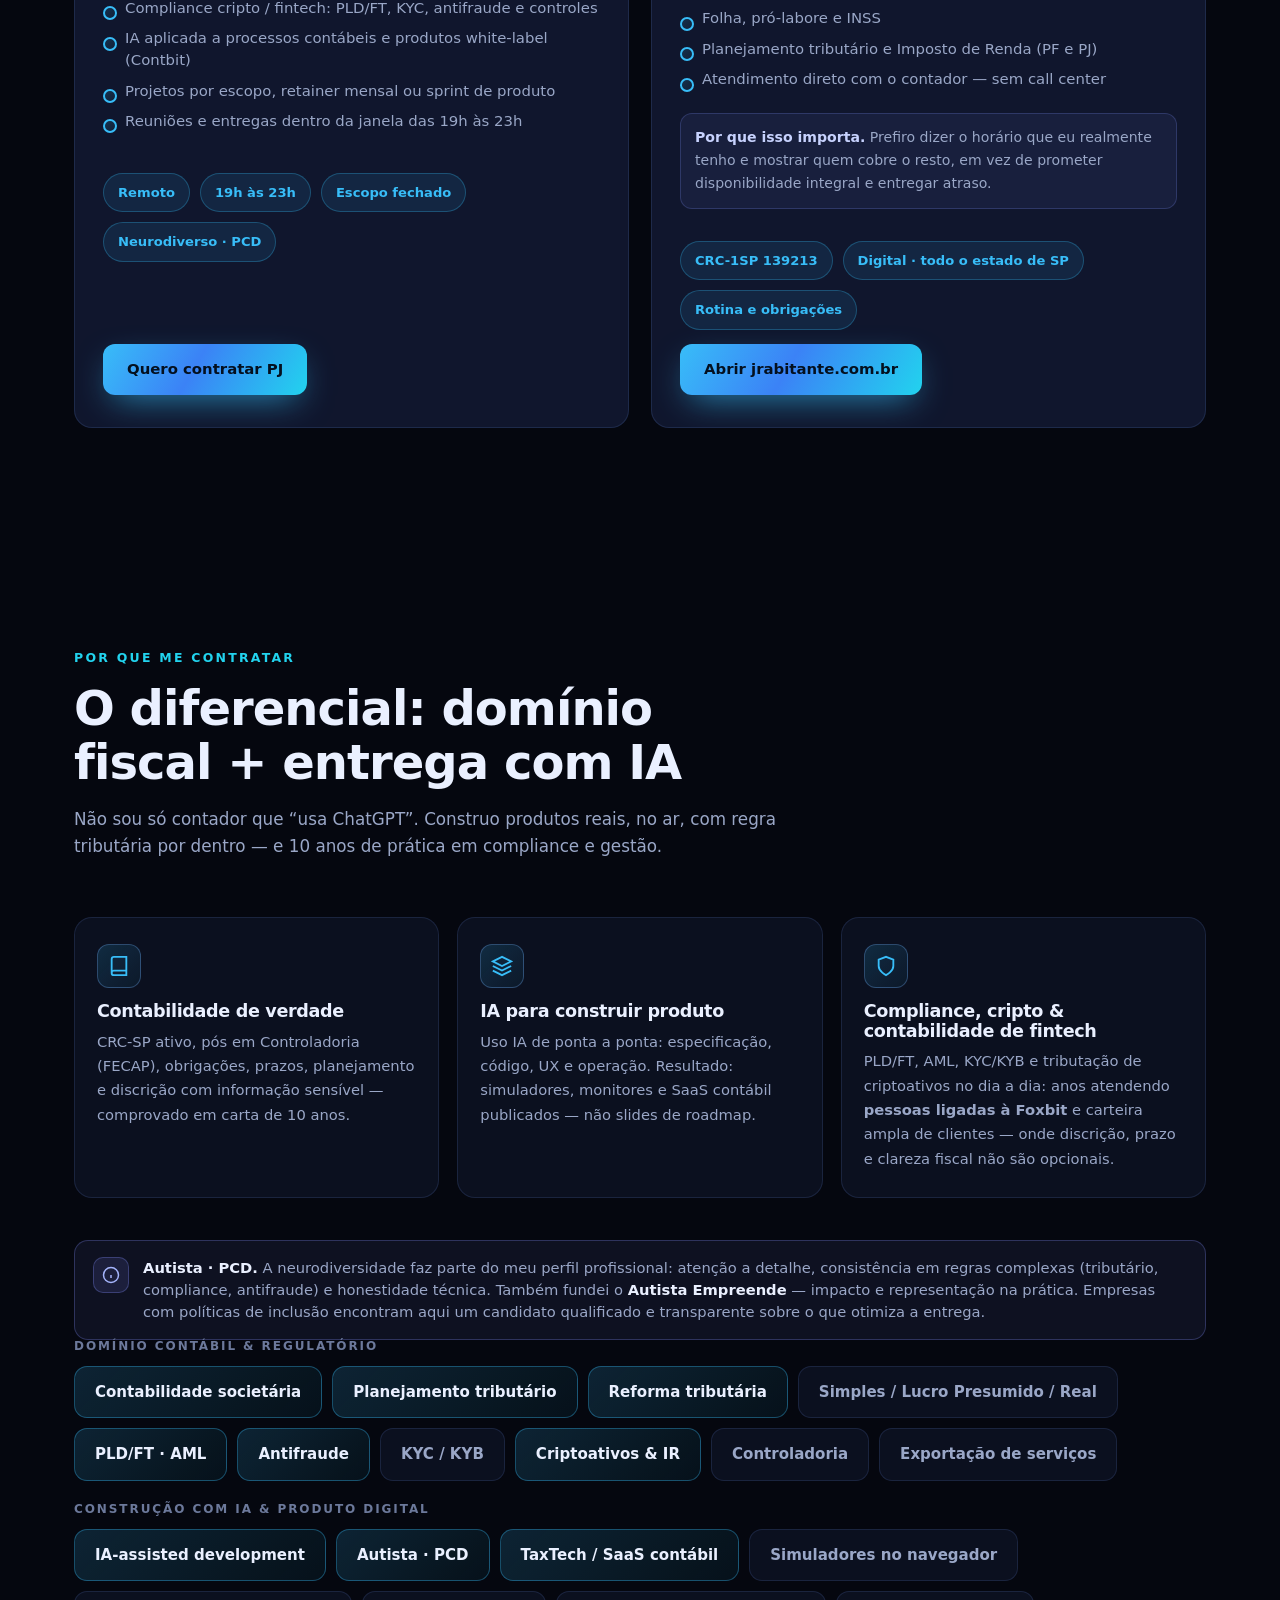
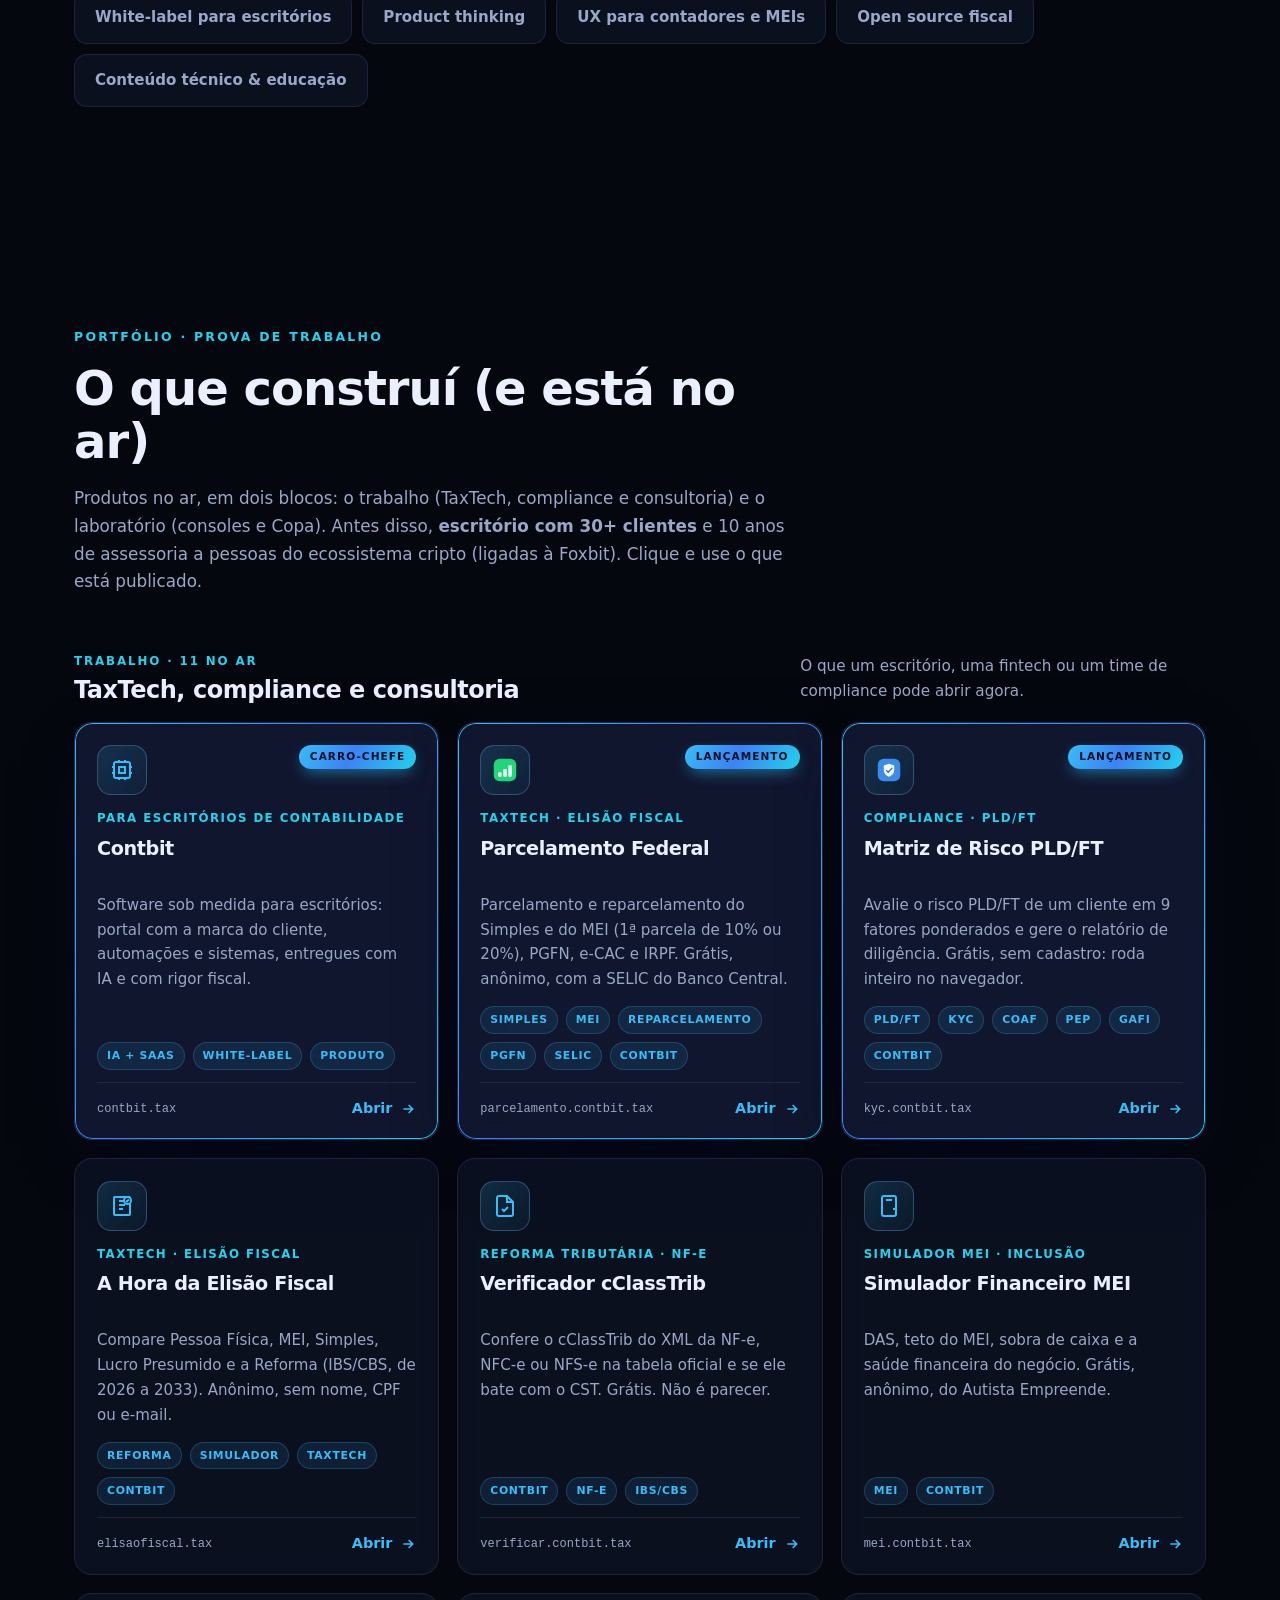
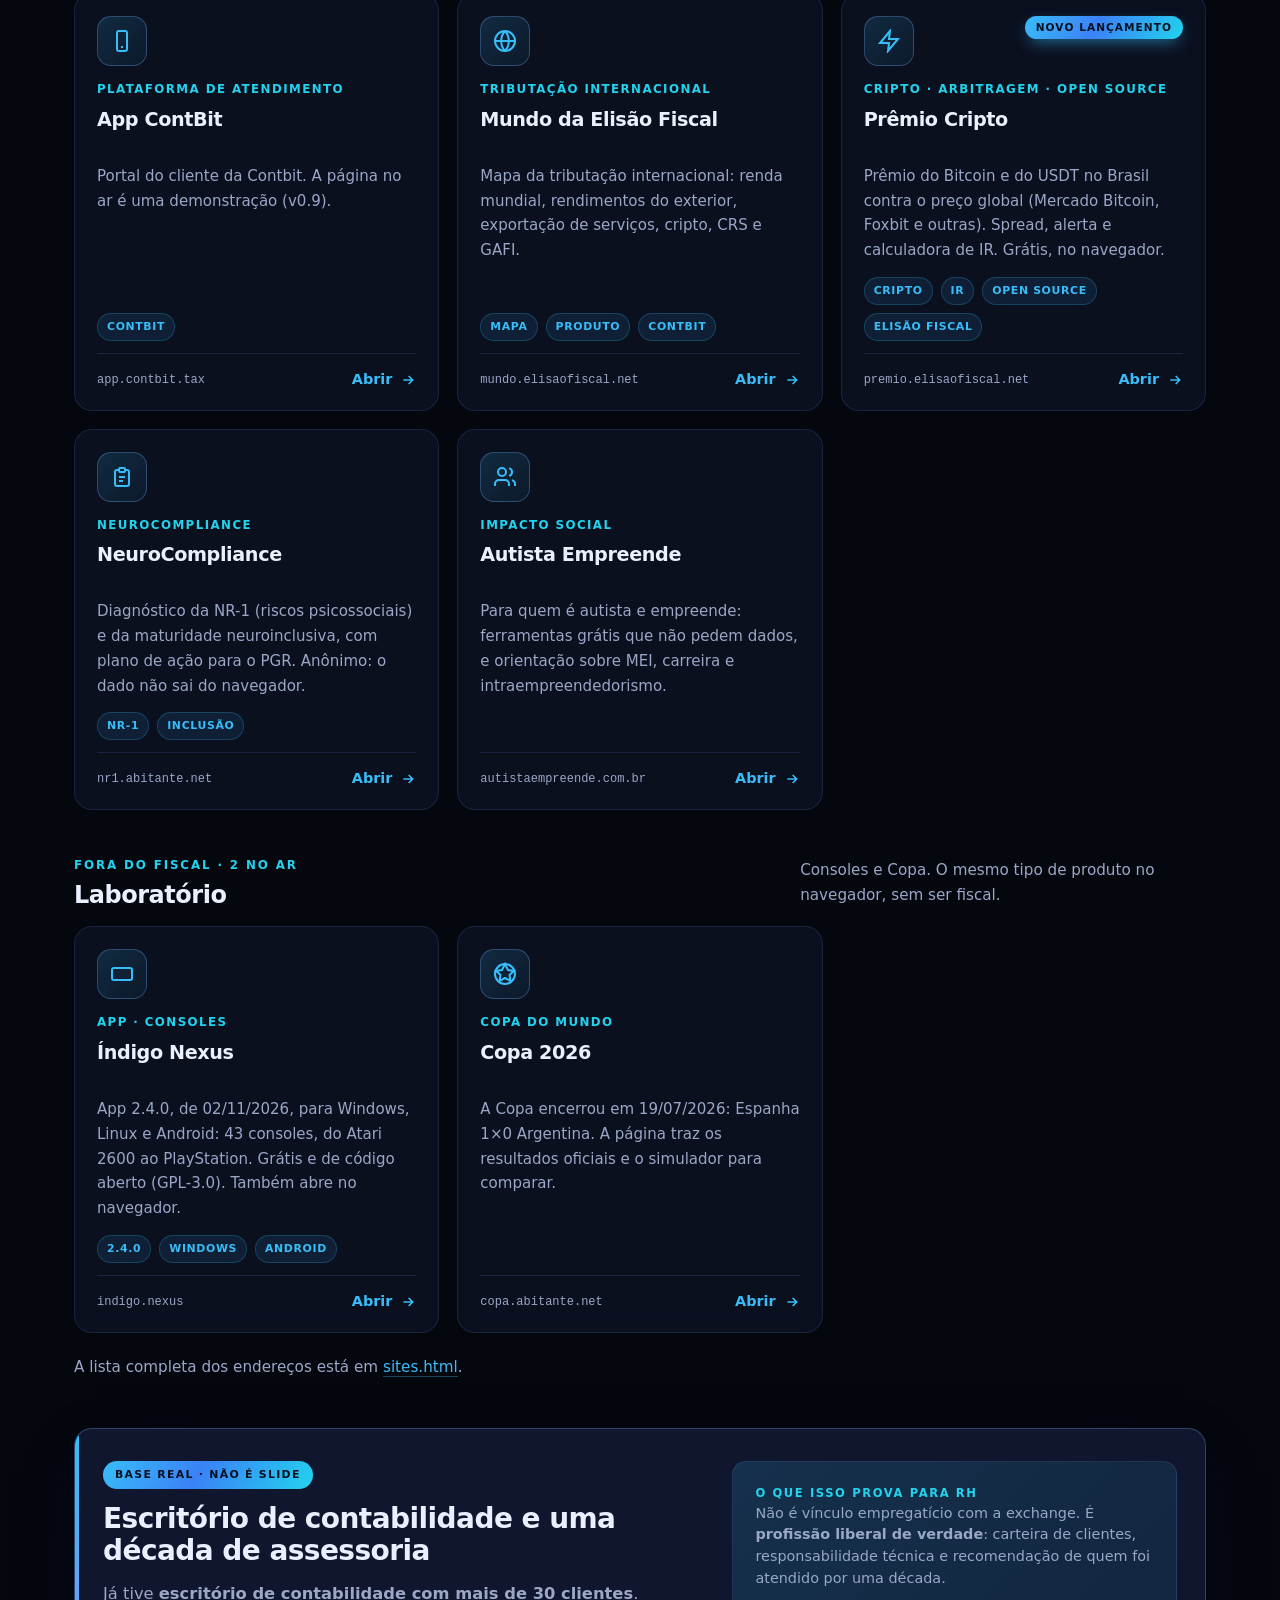
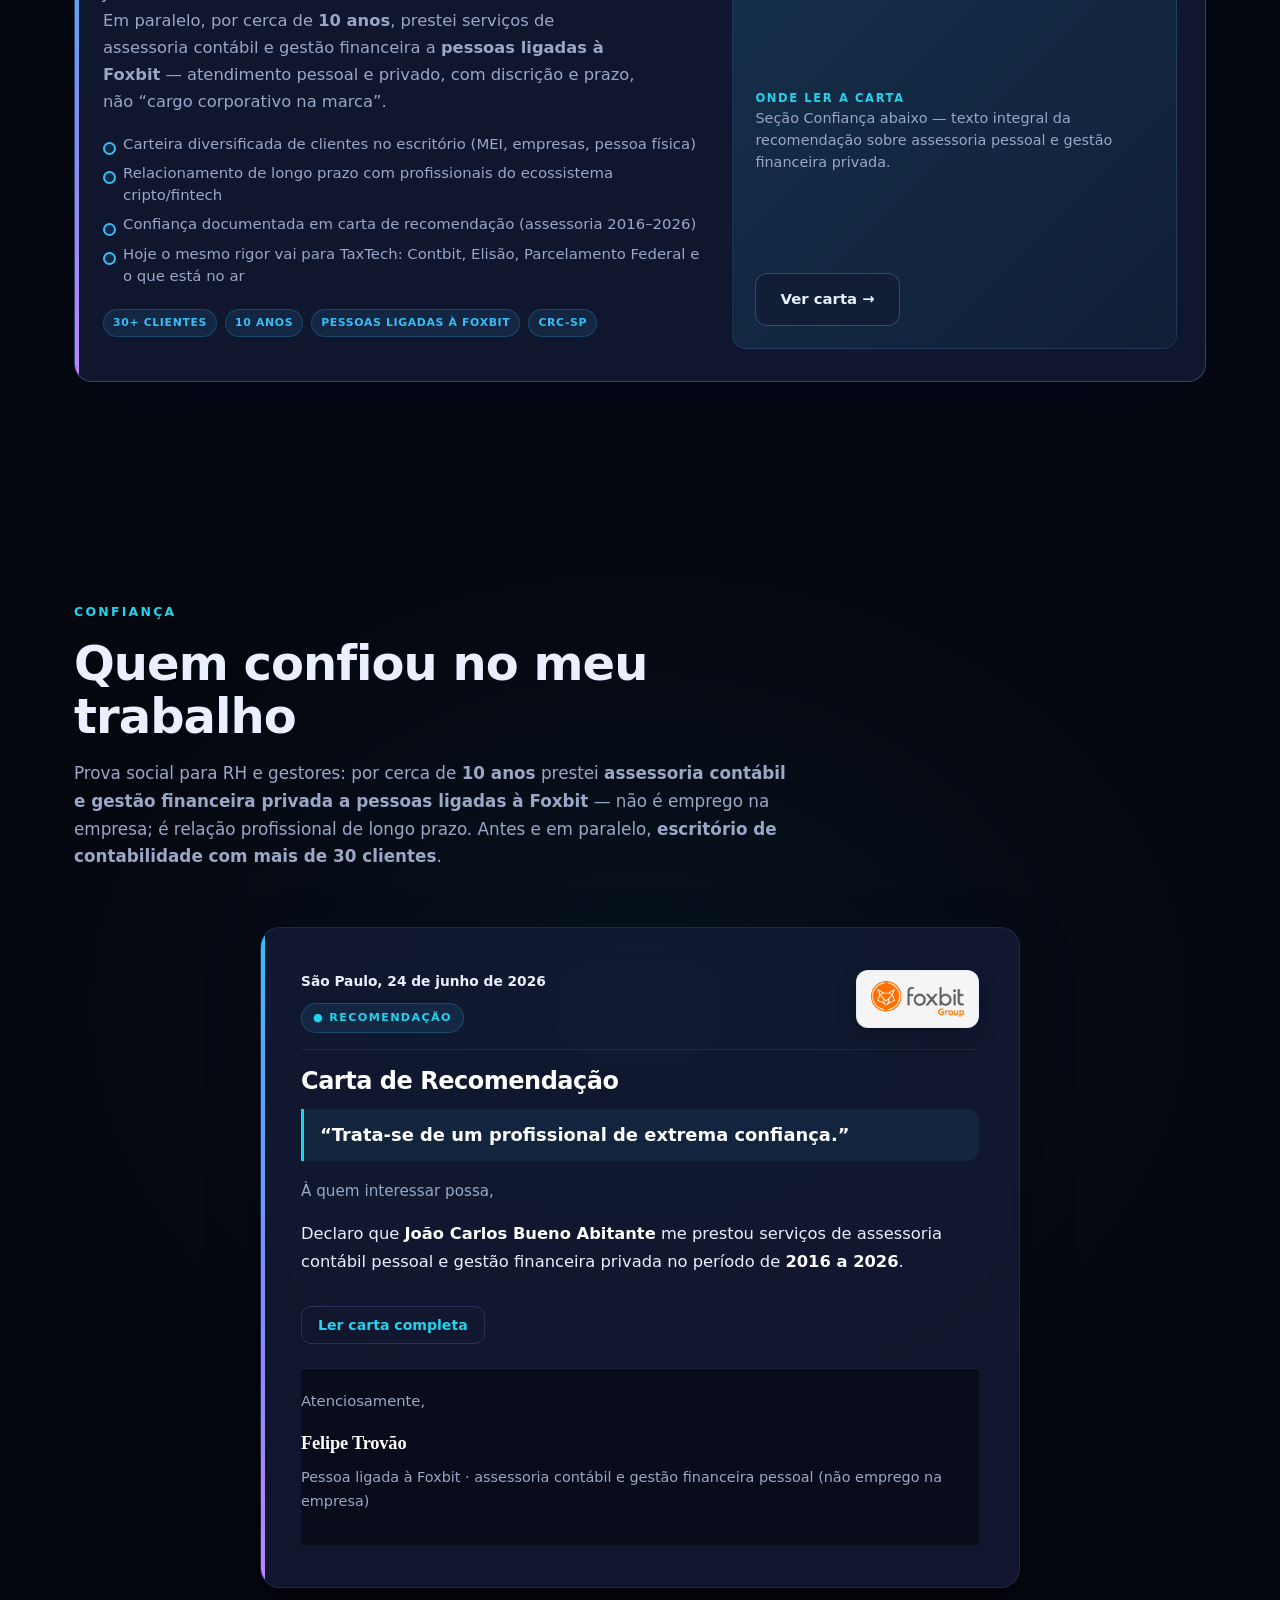
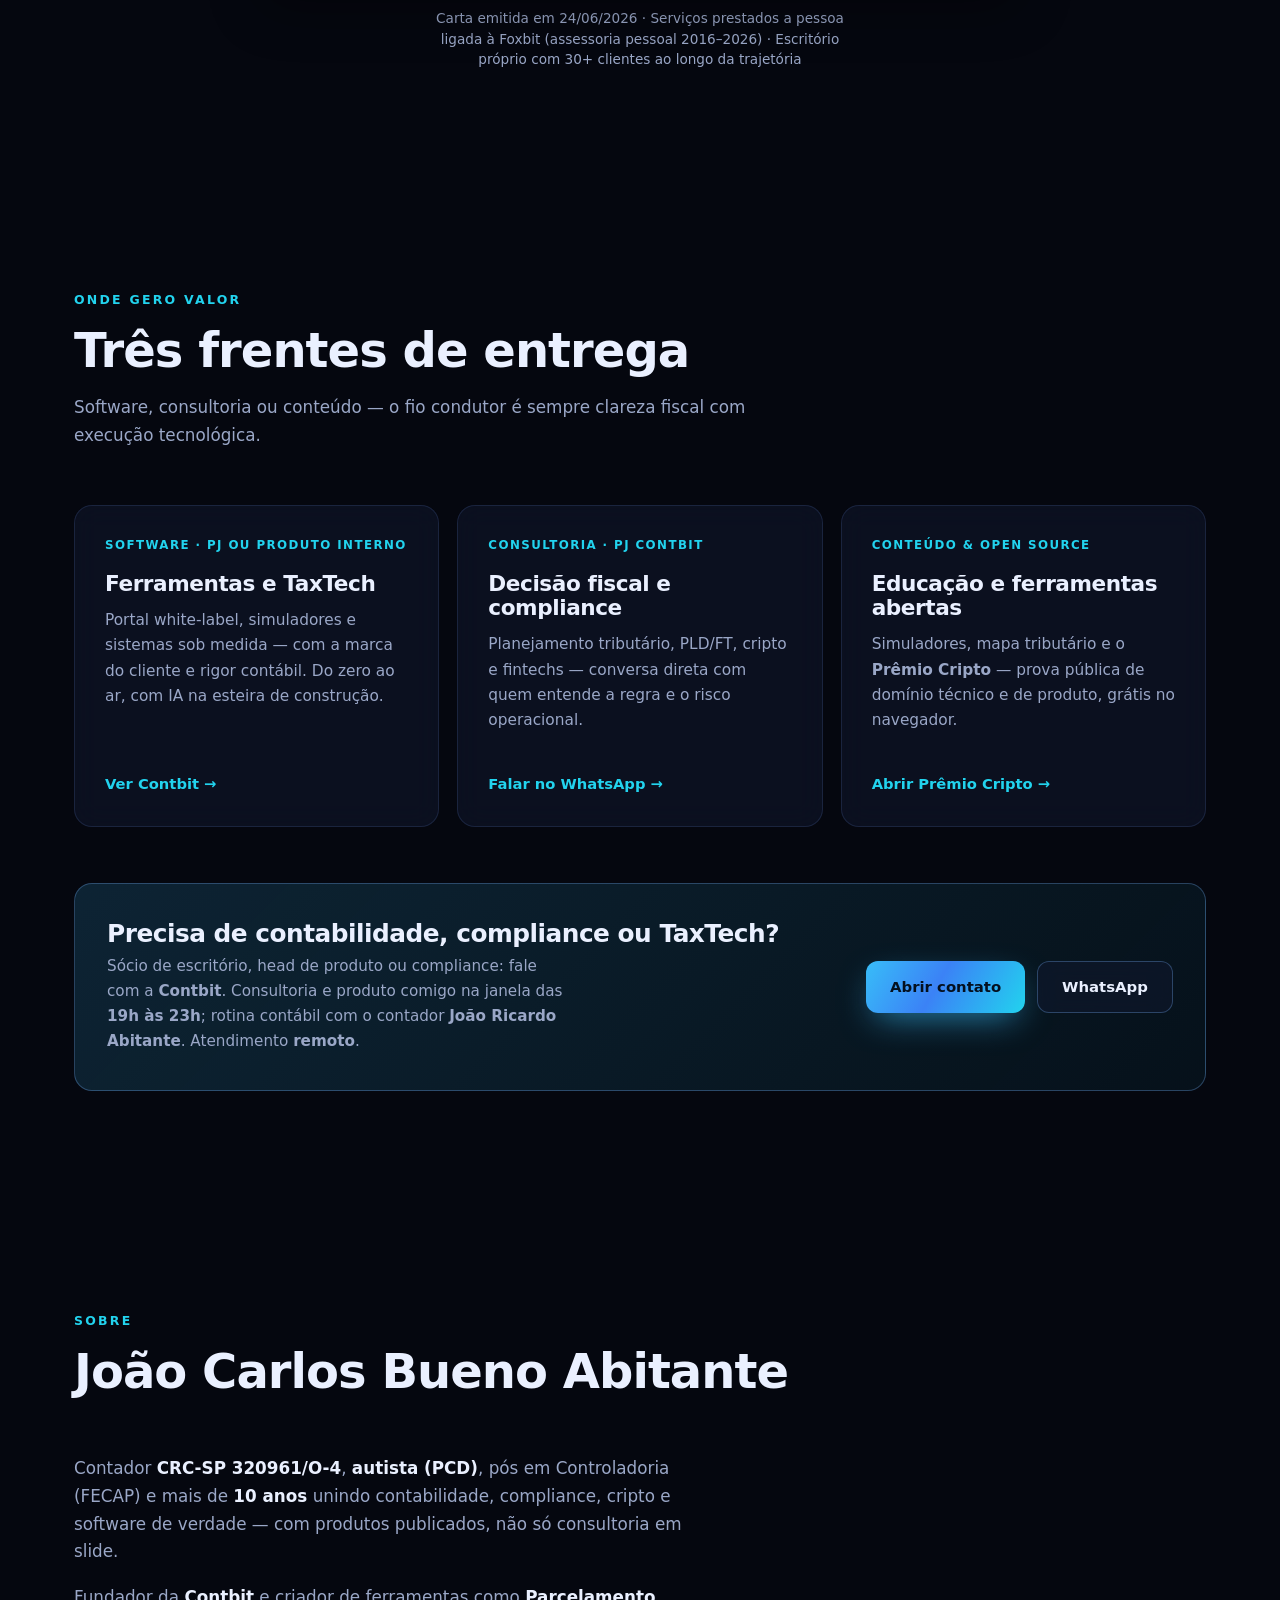
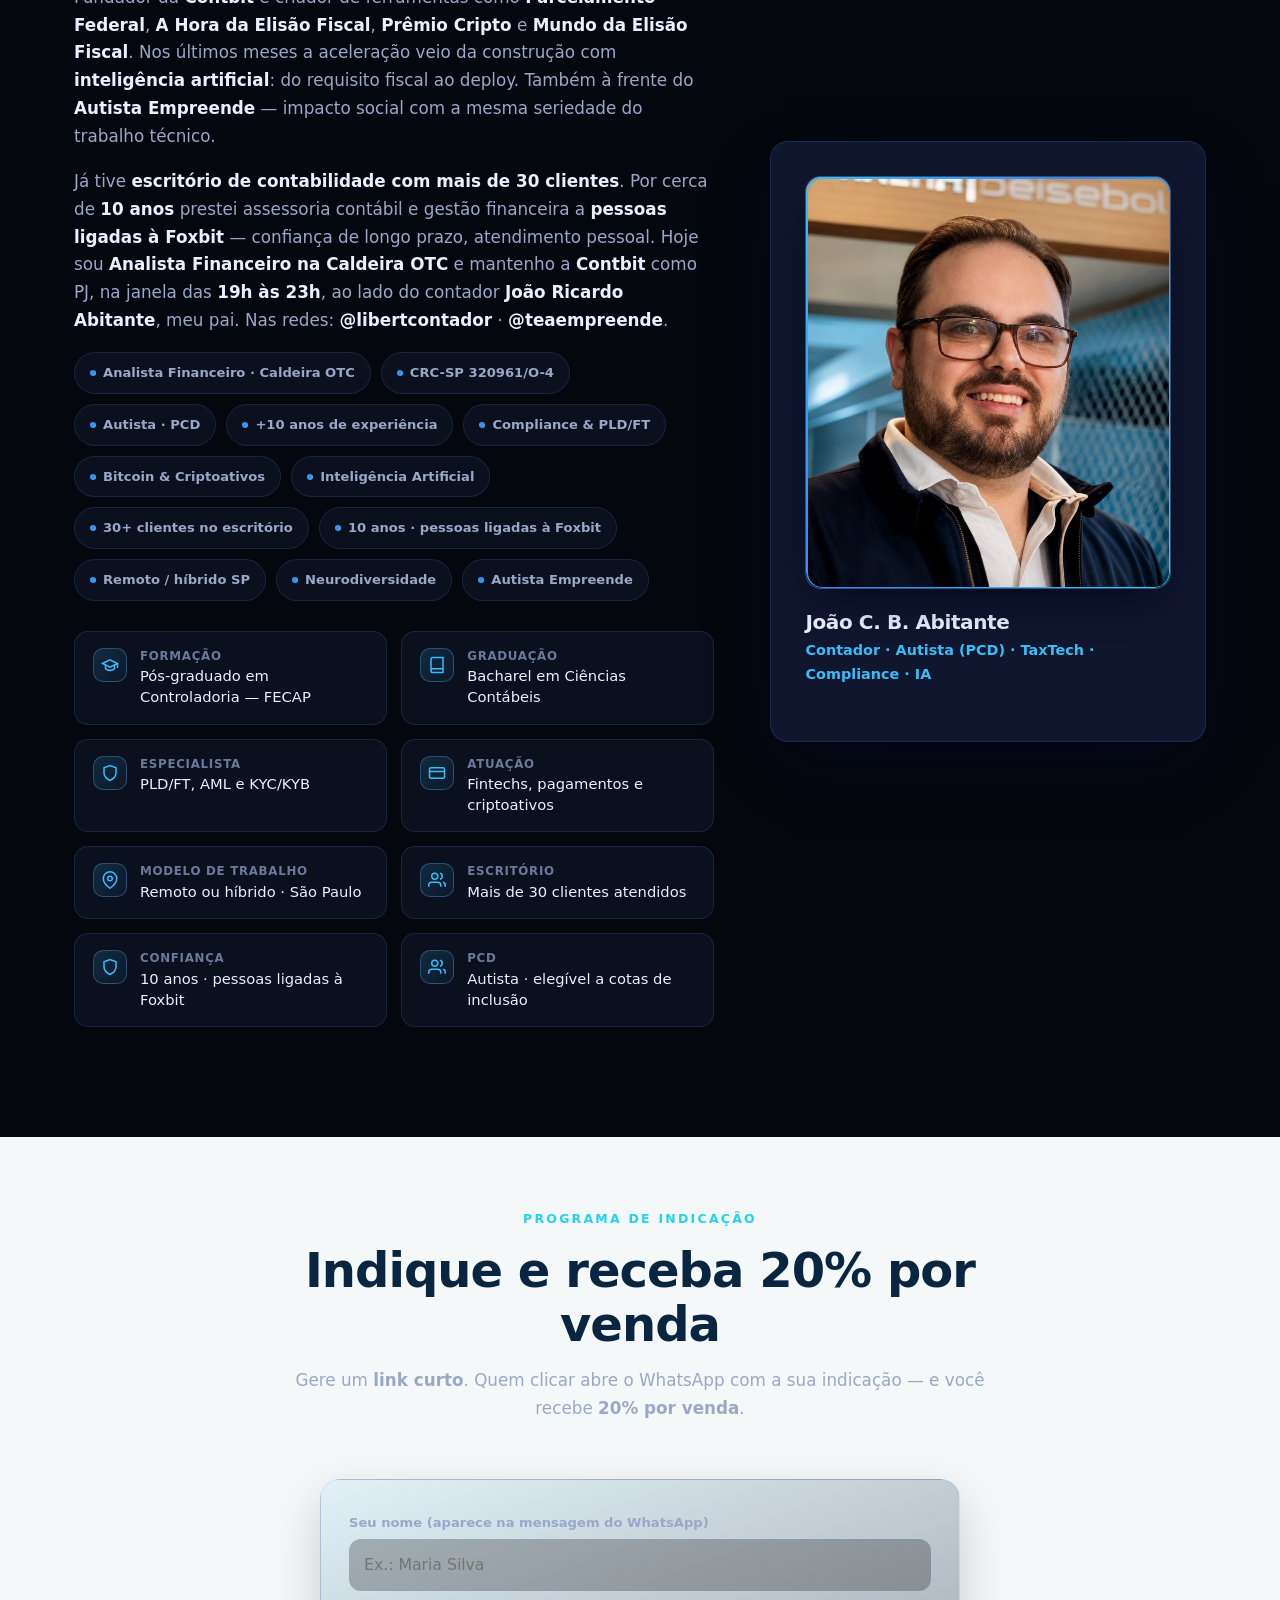
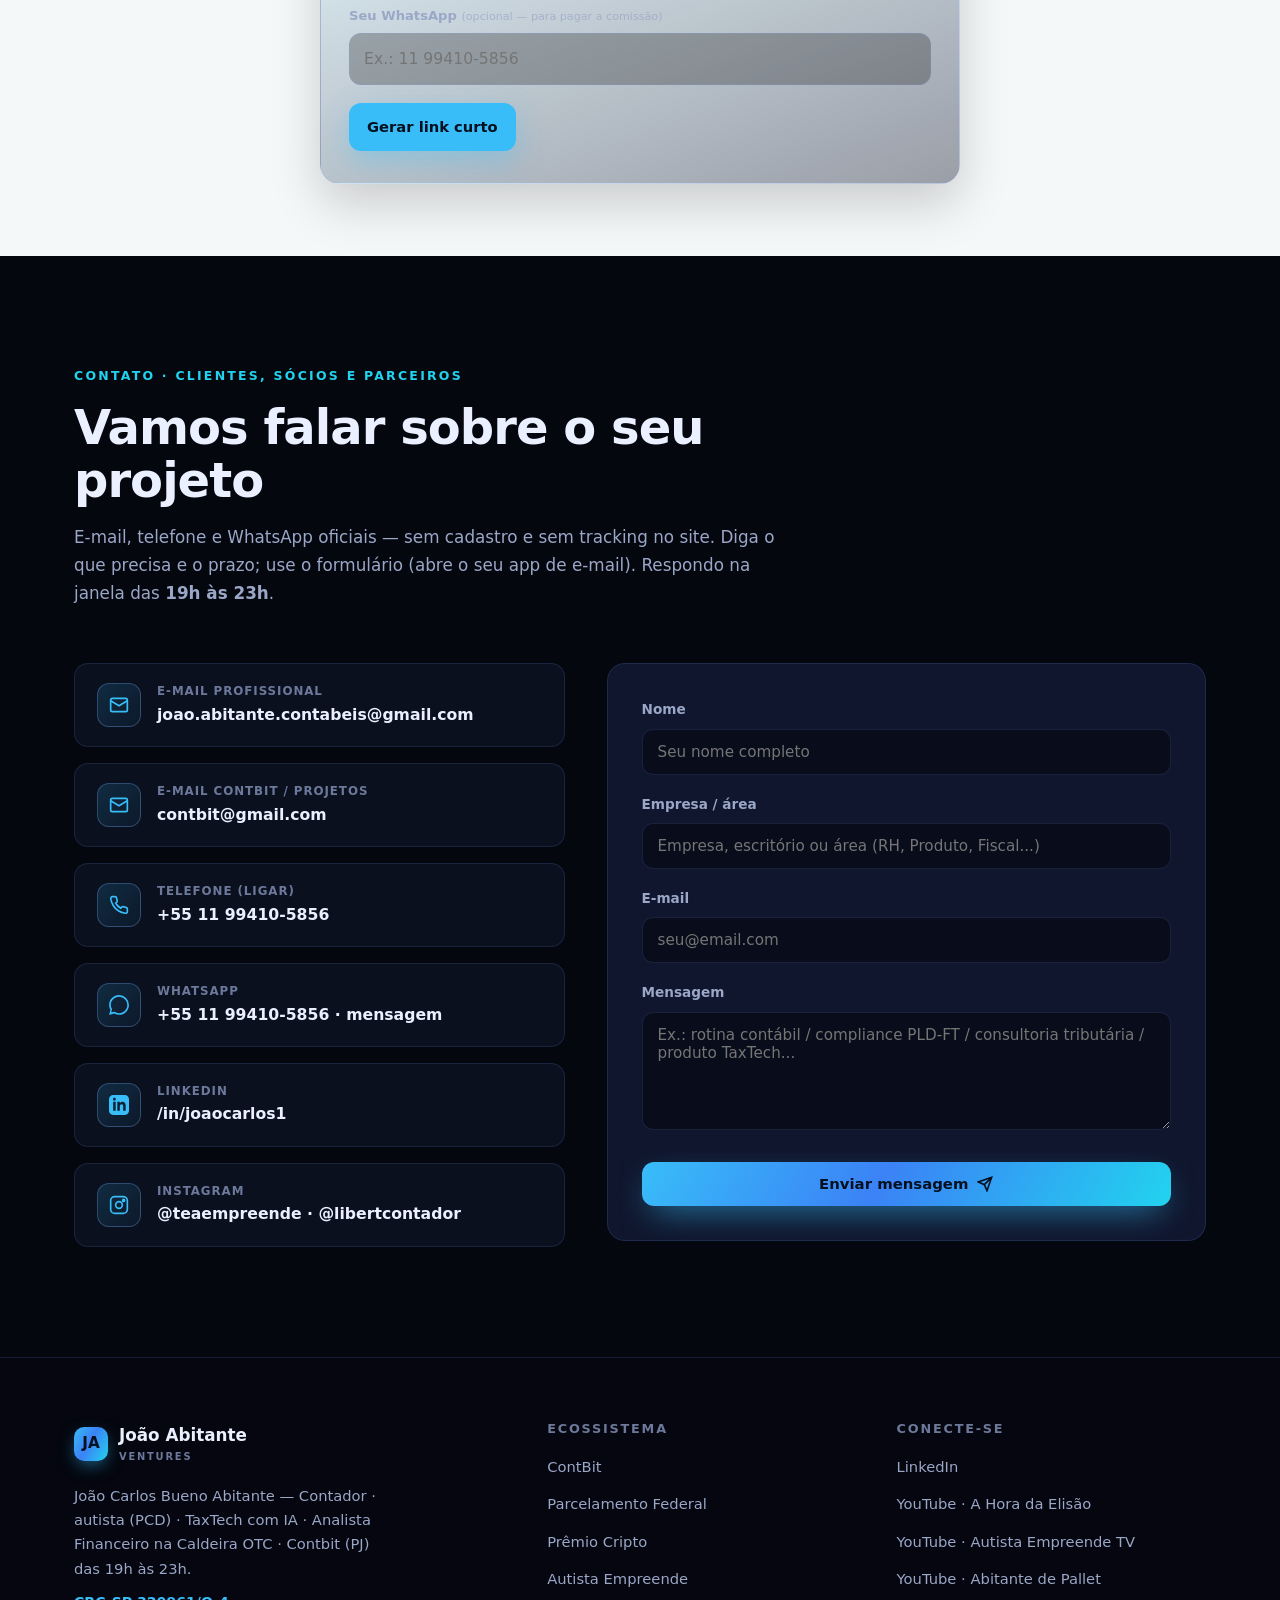
==== commit 41738540: "fix: Índigo Nexus na 2.4.0, com 43 consoles e Linux O repositório do Índigo já publica a 2.4.0 (02/1" ====
--- a/index.html
+++ b/index.html
@@ -129,7 +129,7 @@
     {"@type":"WebApplication","name":"Simulador Financeiro MEI — Autista Empreende","url":"https://mei.contbit.tax/","applicationCategory":"FinanceApplication","description":"DAS, teto do MEI, sobra de caixa e a saúde financeira do negócio. Grátis, anônimo, do Autista Empreende."},
     {"@type":"Organization","name":"Mundo da Elisão Fiscal","url":"https://mundo.elisaofiscal.net/","description":"Mapa da tributação internacional: renda mundial, rendimentos do exterior, exportação de serviços, cripto, CRS e GAFI."},
     {"@type":"WebApplication","name":"Copa 2026 Simulador","url":"https://copa.abitante.net/","applicationCategory":"GameApplication","description":"A Copa encerrou em 19/07/2026: Espanha 1×0 Argentina. A página traz os resultados oficiais e o simulador para comparar.","author":{"@type":"Person","name":"João Carlos Bueno Abitante","sameAs":"https://x.com/libertcontador"}},
-    {"@type":"WebApplication","name":"Índigo Nexus","url":"https://indigo.nexus/","applicationCategory":"GameApplication","softwareVersion":"2.0.0","description":"Emulador grátis e de código aberto para Windows e Android, com 30 consoles do Atari 2600 ao PlayStation. O app 2.0.0 é de 01/11/2026. Também abre no navegador."}
+    {"@type":"WebApplication","name":"Índigo Nexus","url":"https://indigo.nexus/","applicationCategory":"GameApplication","softwareVersion":"2.4.0","description":"Emulador grátis e de código aberto (GPL-3.0) para Windows, Linux e Android, com 43 consoles do Atari 2600 ao PlayStation. O app 2.4.0 é de 02/11/2026. Também abre no navegador."}
   ]
 }
 </script>
@@ -1518,9 +1518,9 @@
         </div>
         <div class="cat">App · consoles</div>
         <h3>Índigo Nexus</h3>
-        <p>App 2.0.0, de 01/11/2026, para Windows e Android: 30 consoles, do Atari 2600 ao PlayStation. Grátis e de código aberto. Também abre no navegador.</p>
+        <p>App 2.4.0, de 02/11/2026, para Windows, Linux e Android: 43 consoles, do Atari 2600 ao PlayStation. Grátis e de código aberto (GPL-3.0). Também abre no navegador.</p>
         <div class="card-bottom">
-        <div class="case-meta"><span class="case-chip">2.0.0</span><span class="case-chip">Windows</span><span class="case-chip">Android</span></div>
+        <div class="case-meta"><span class="case-chip">2.4.0</span><span class="case-chip">Windows</span><span class="case-chip">Android</span></div>
         <span class="card-foot">
           <span class="host">indigo.nexus</span>
           <span class="visit">Abrir <svg width="16" height="16" viewBox="0 0 24 24" fill="none" stroke="currentColor" stroke-width="2.4" aria-hidden="true"><path d="M5 12h14M13 6l6 6-6 6"/></svg><span class="sr-only"> (site externo)</span></span>
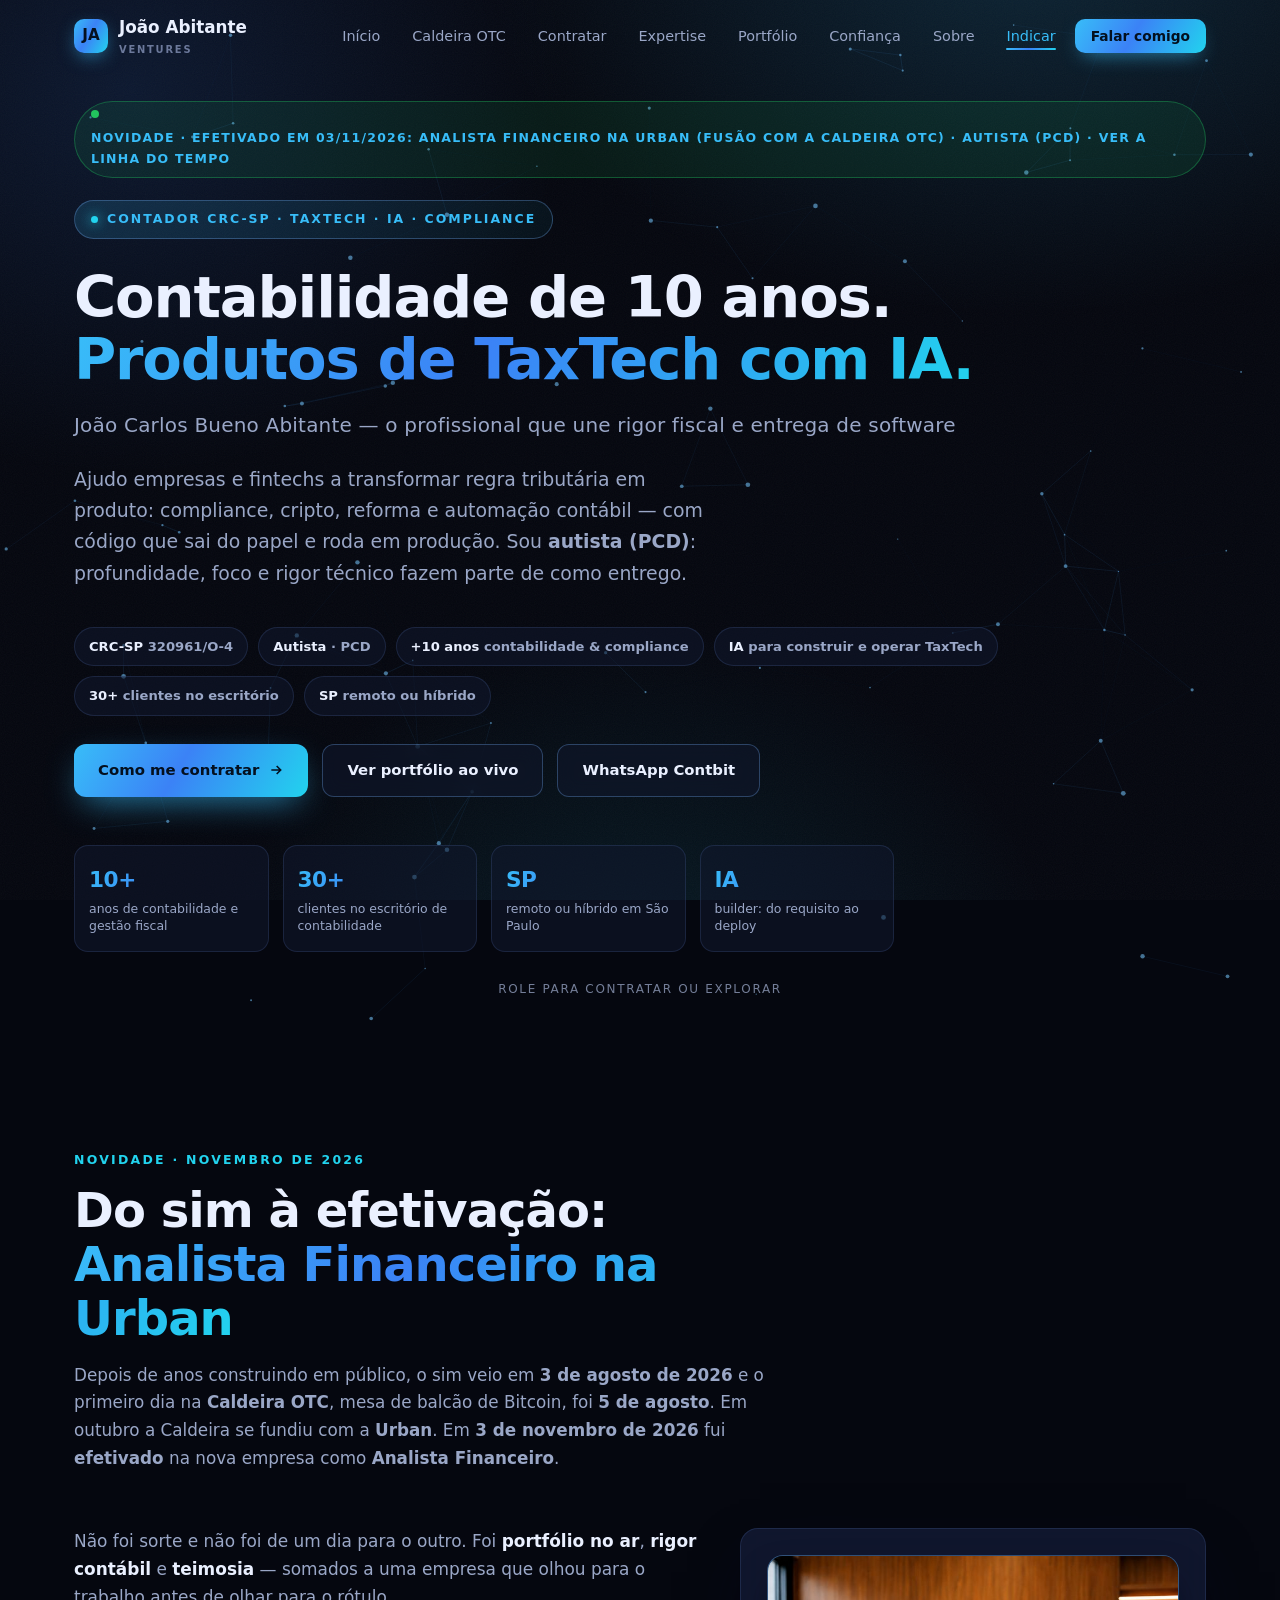
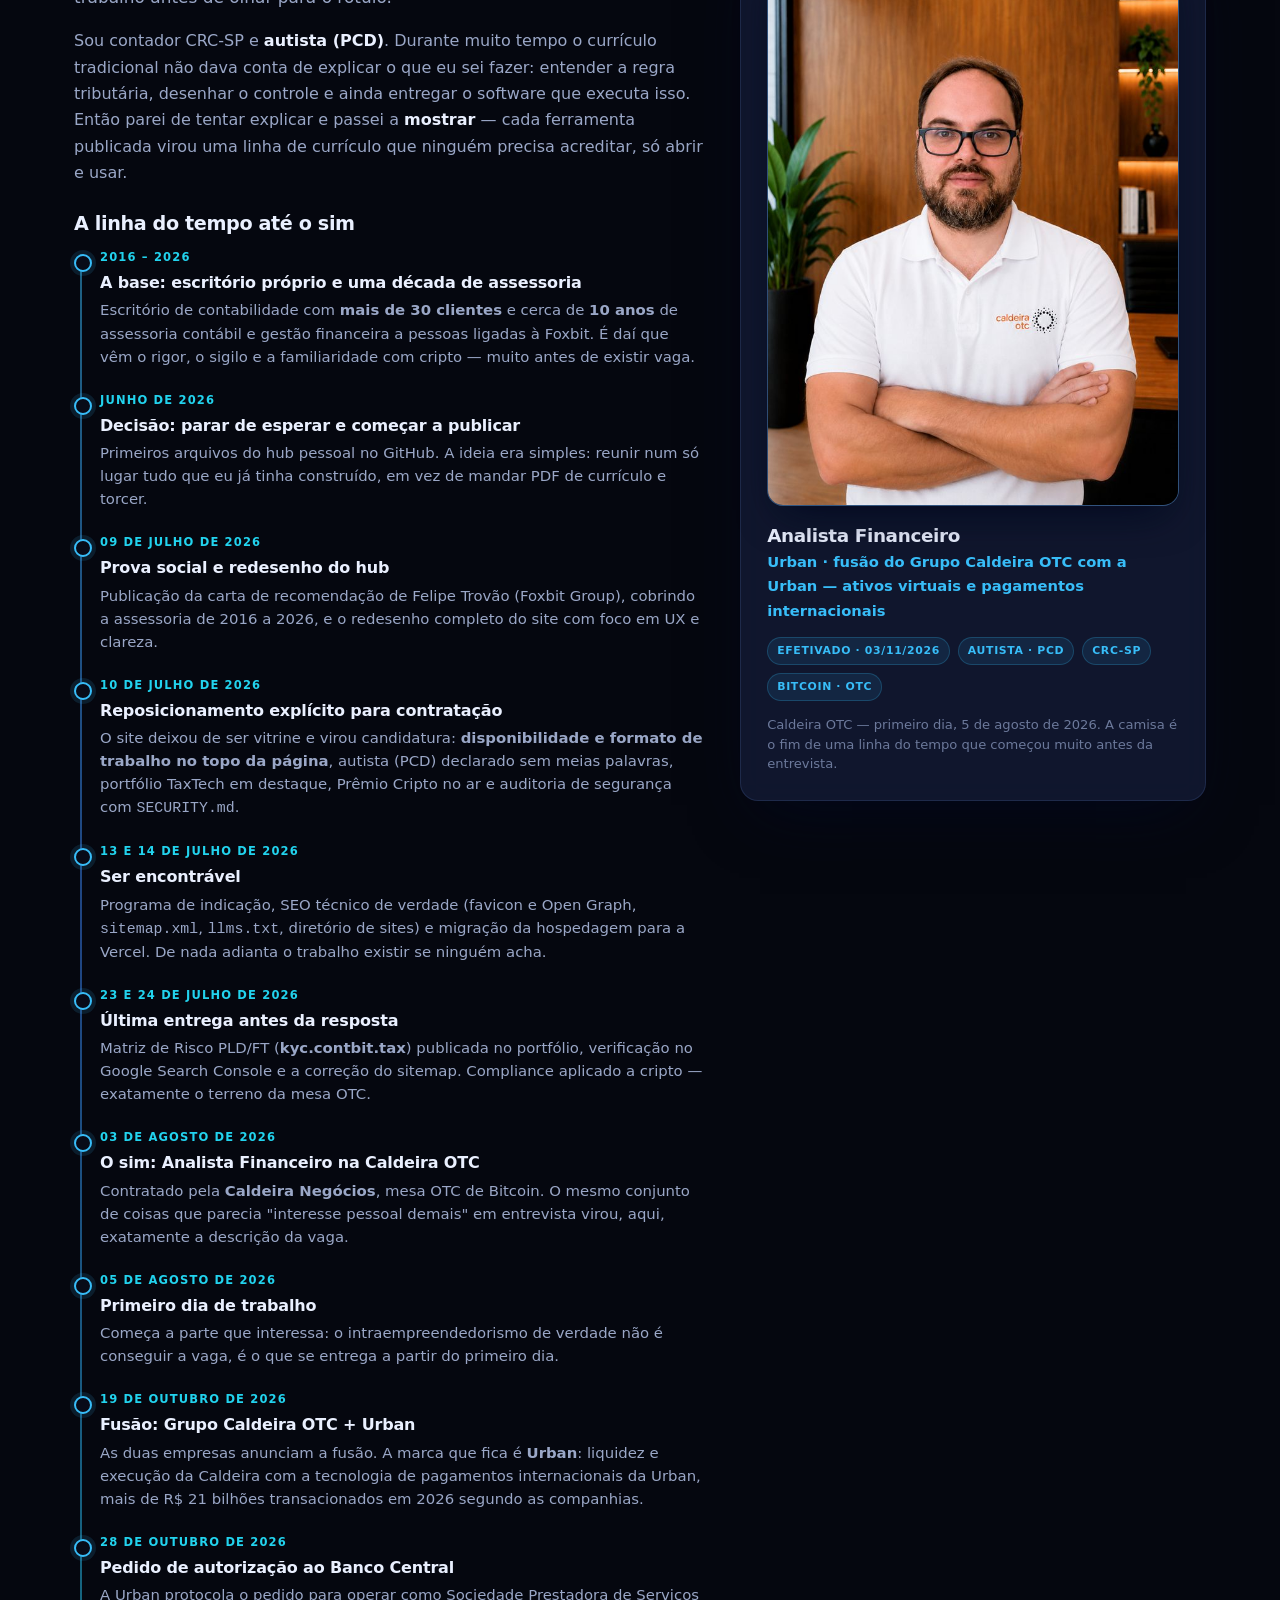
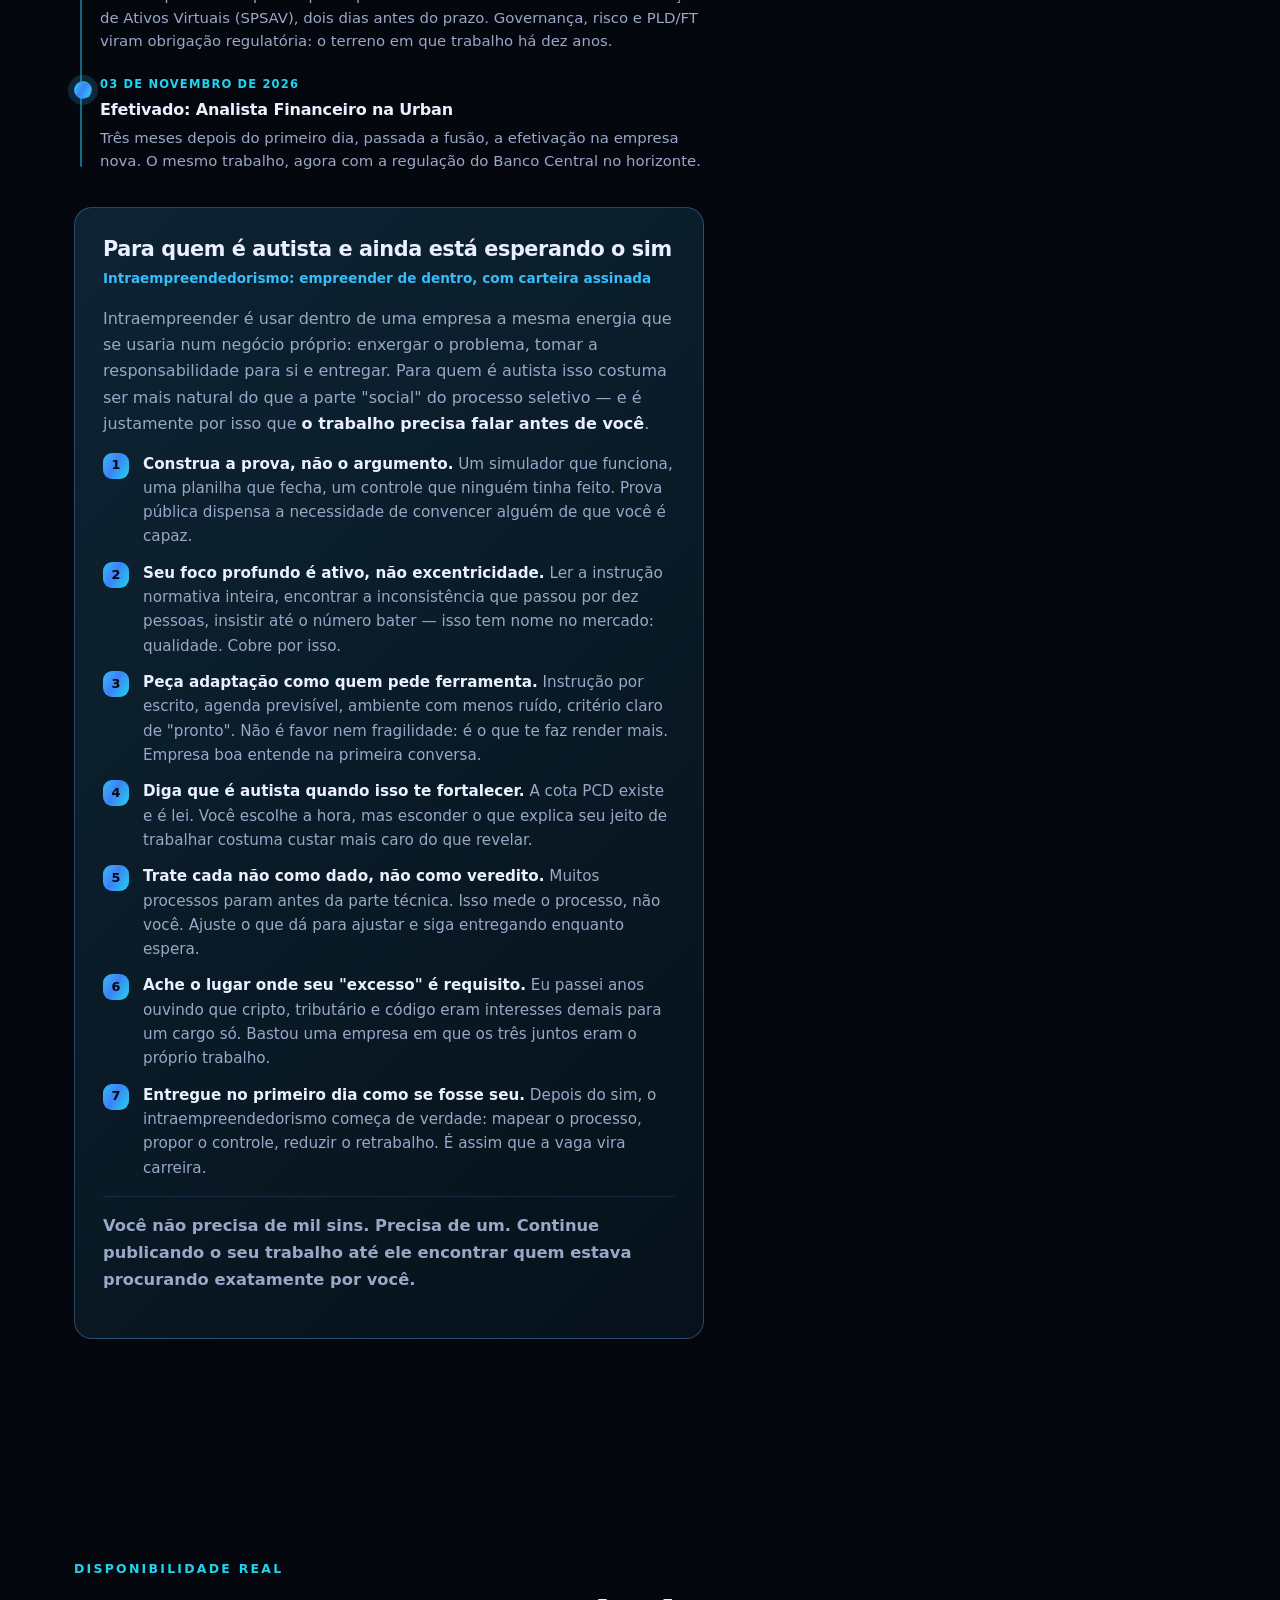
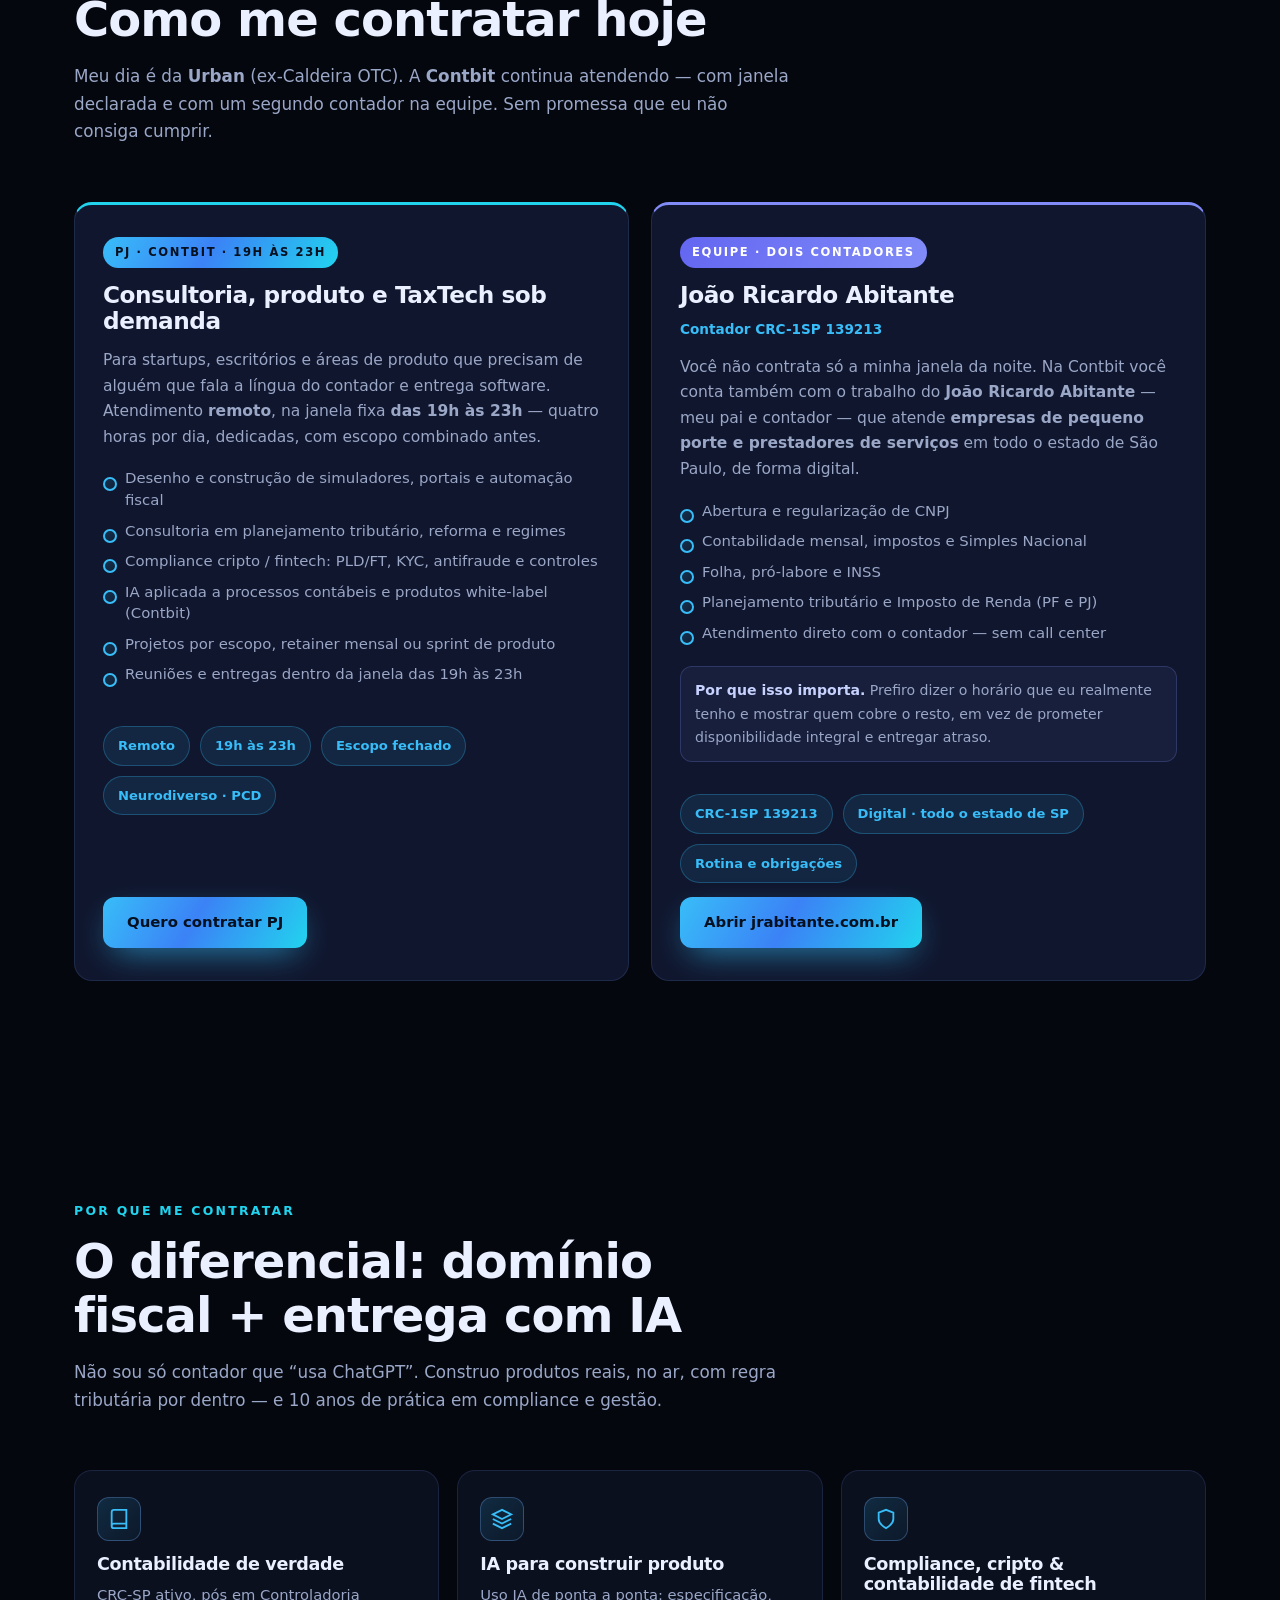
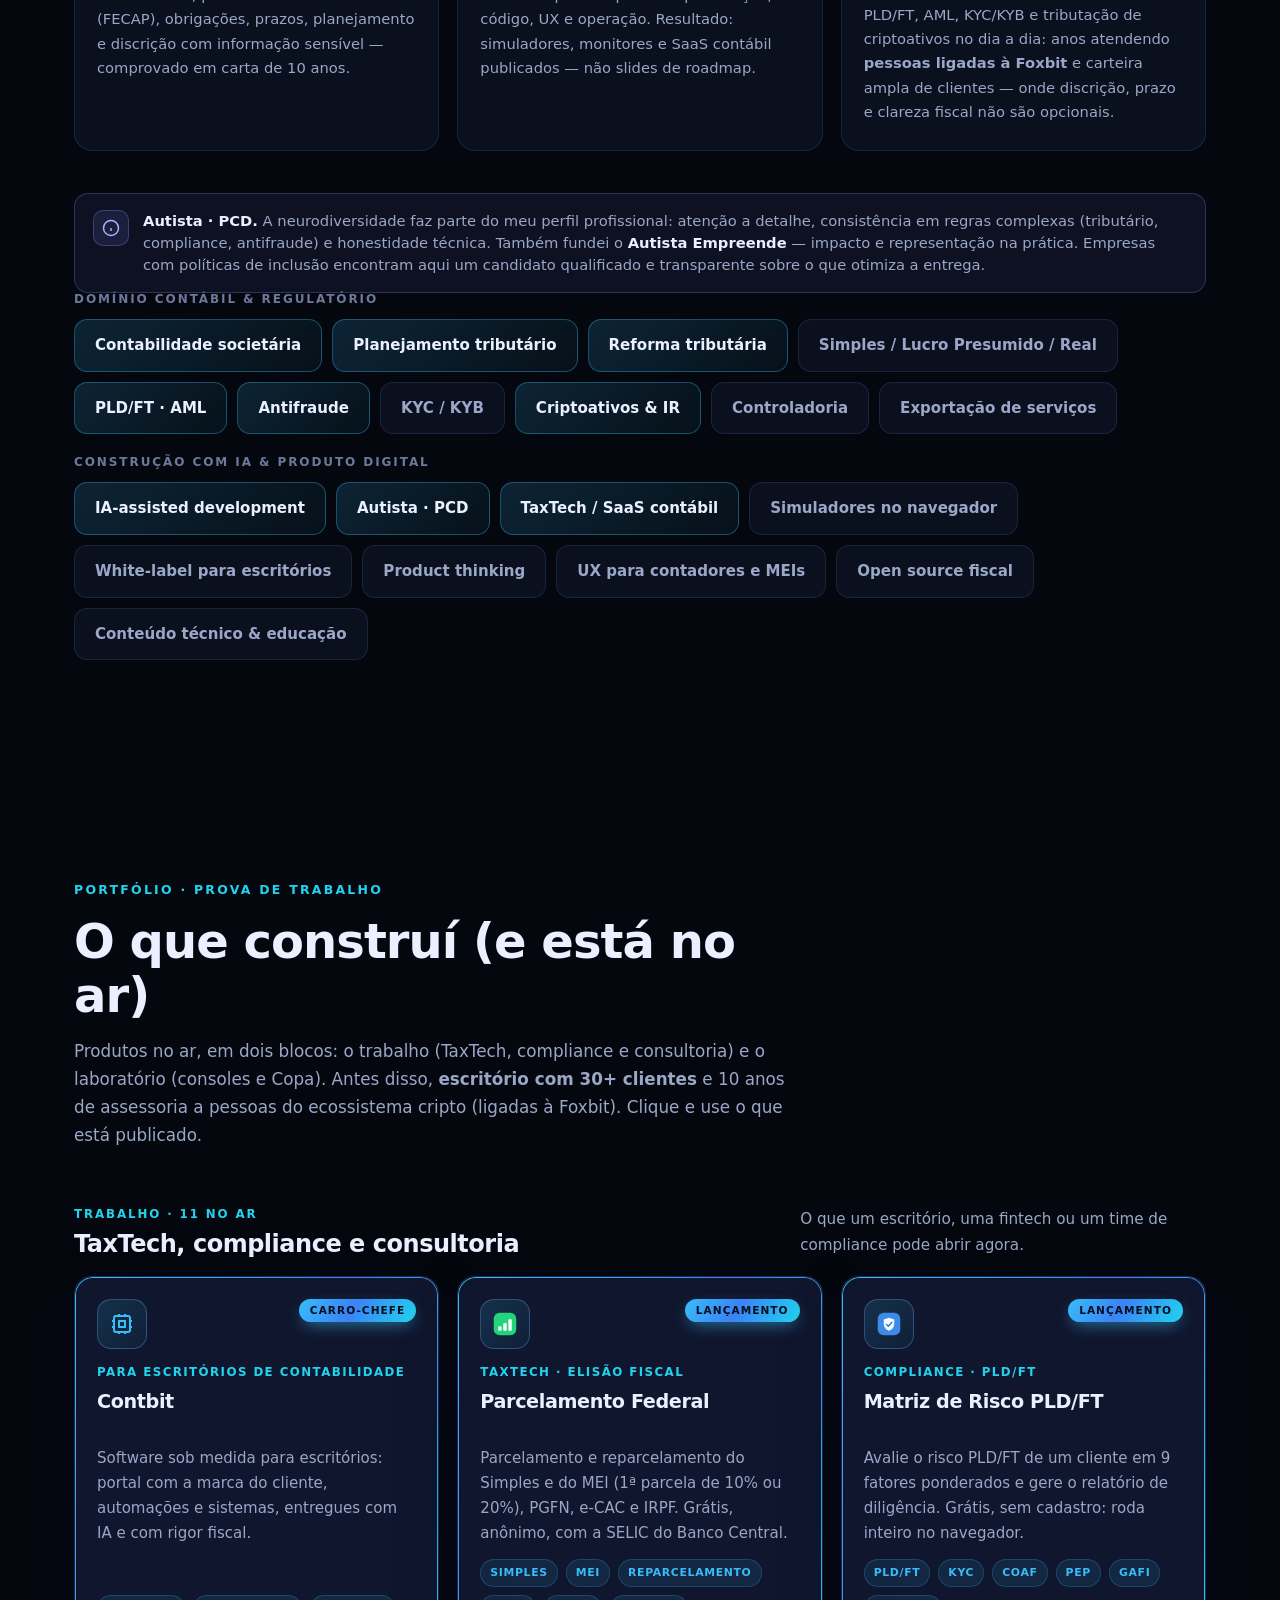
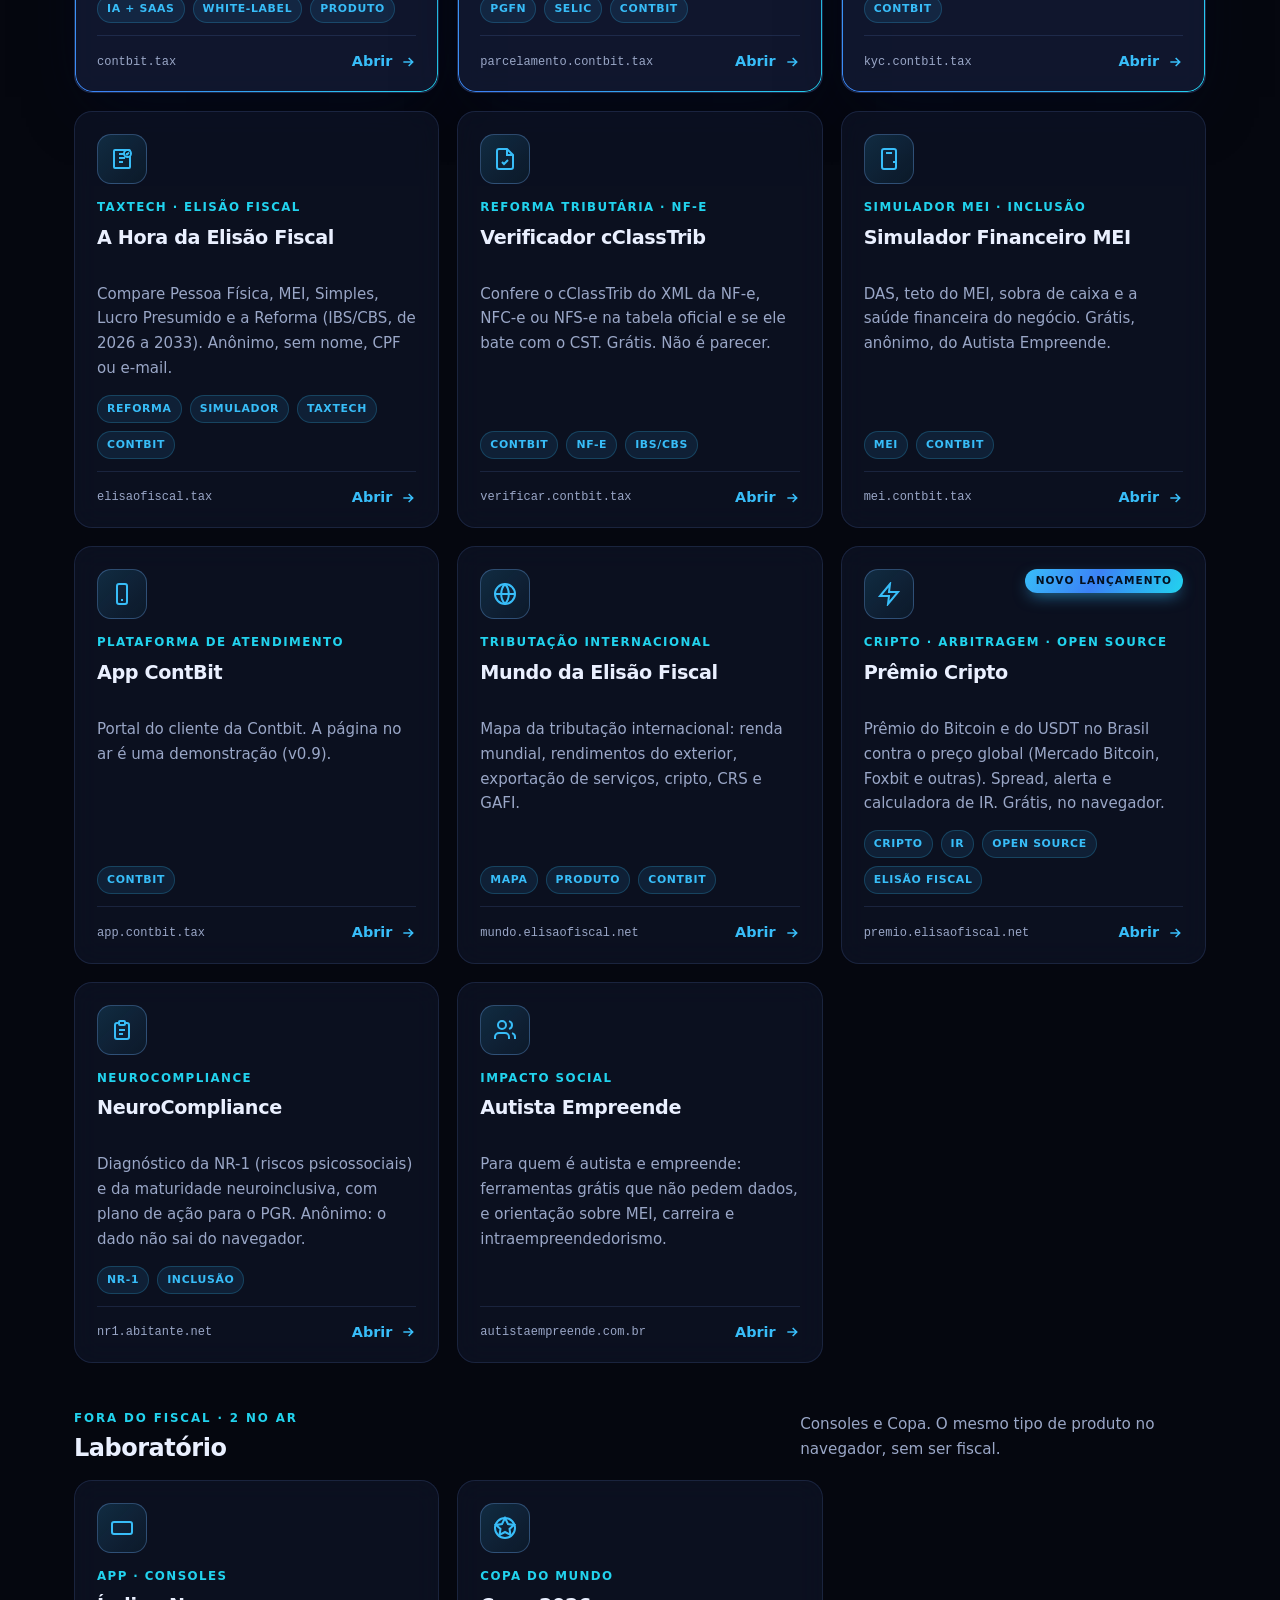
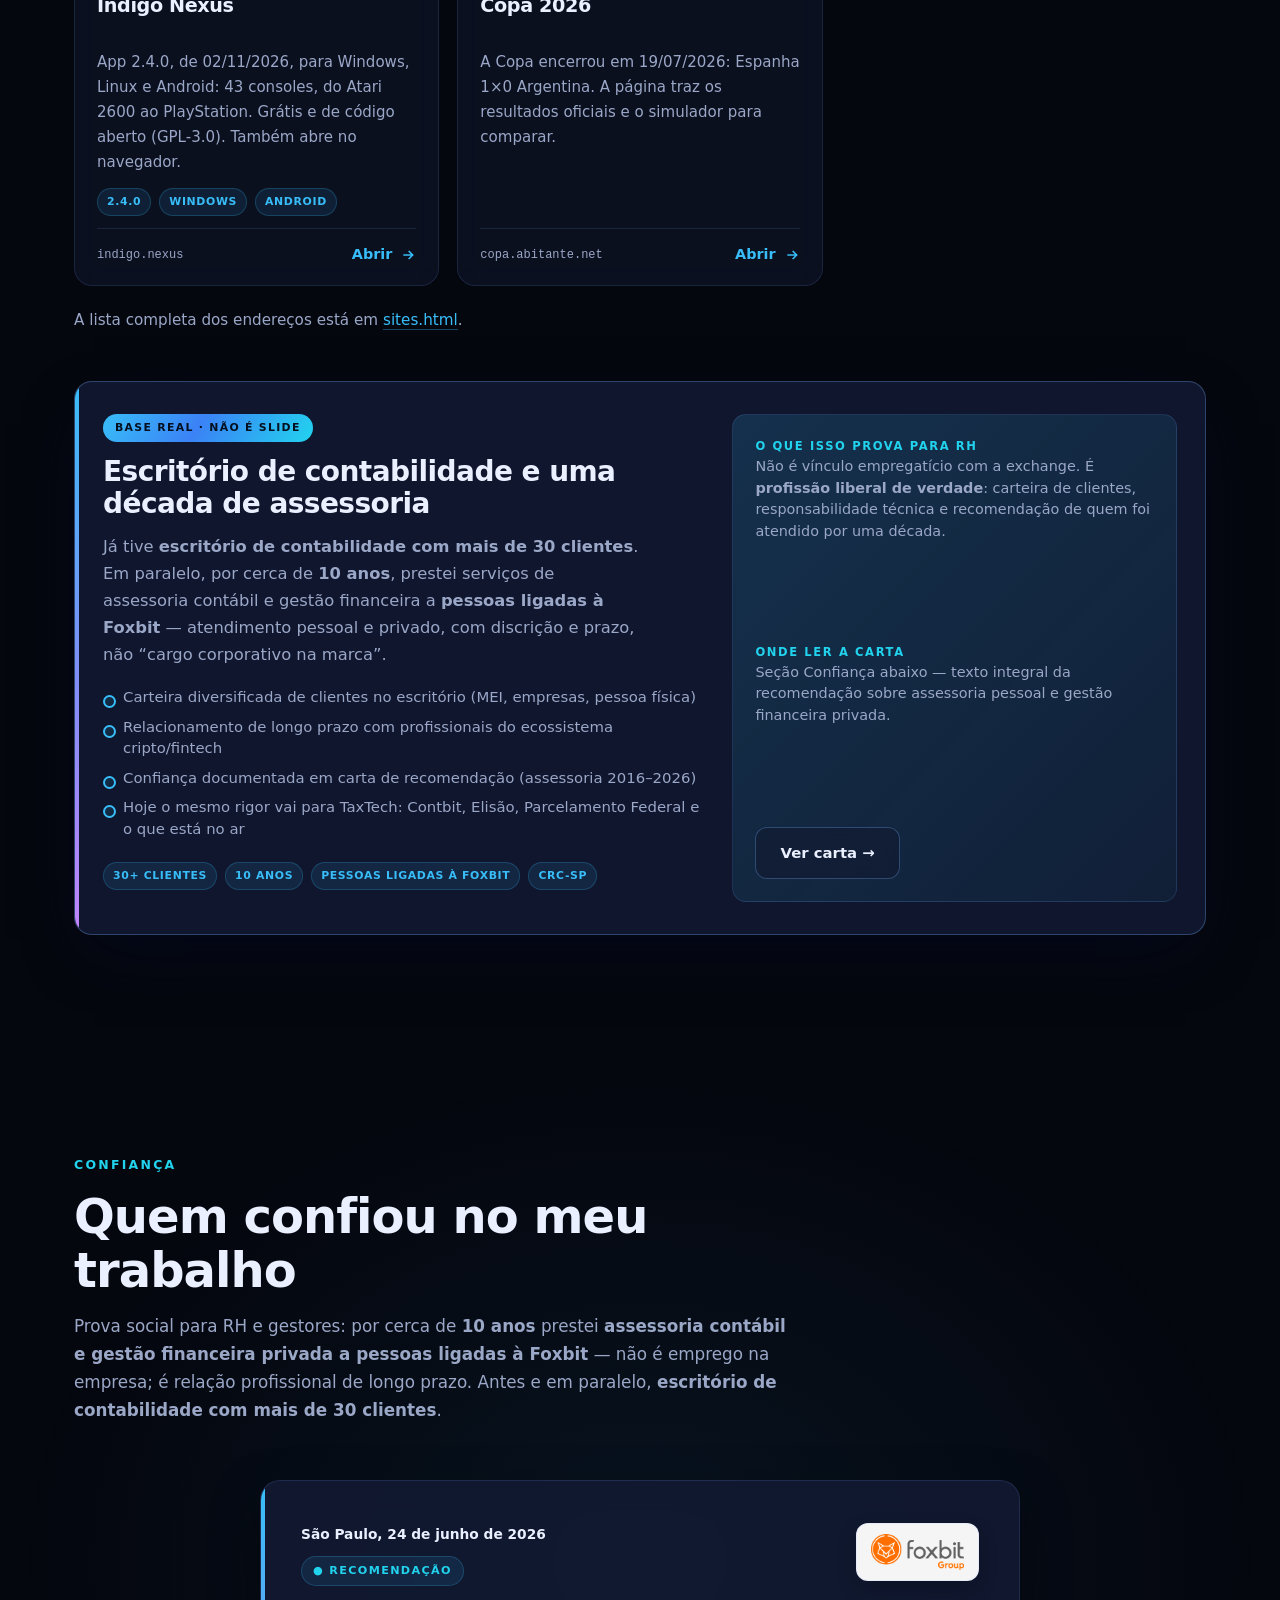
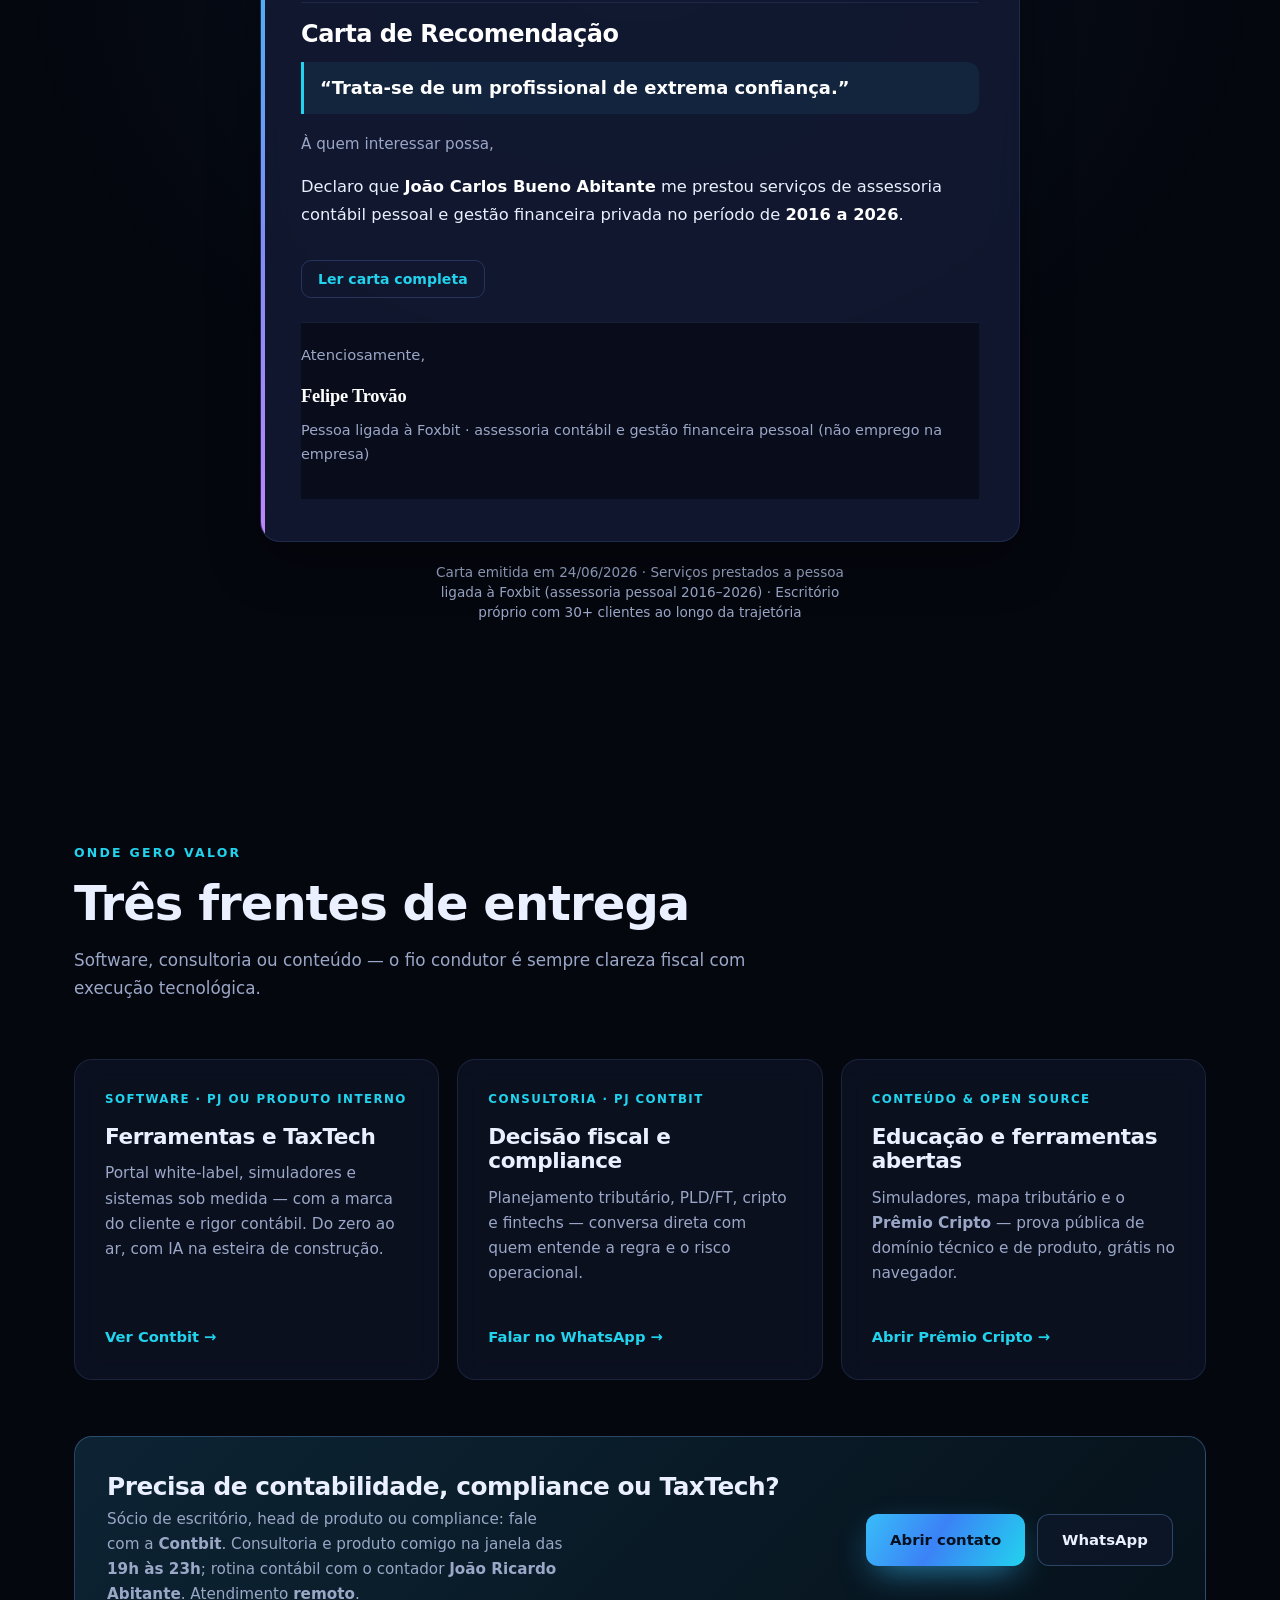
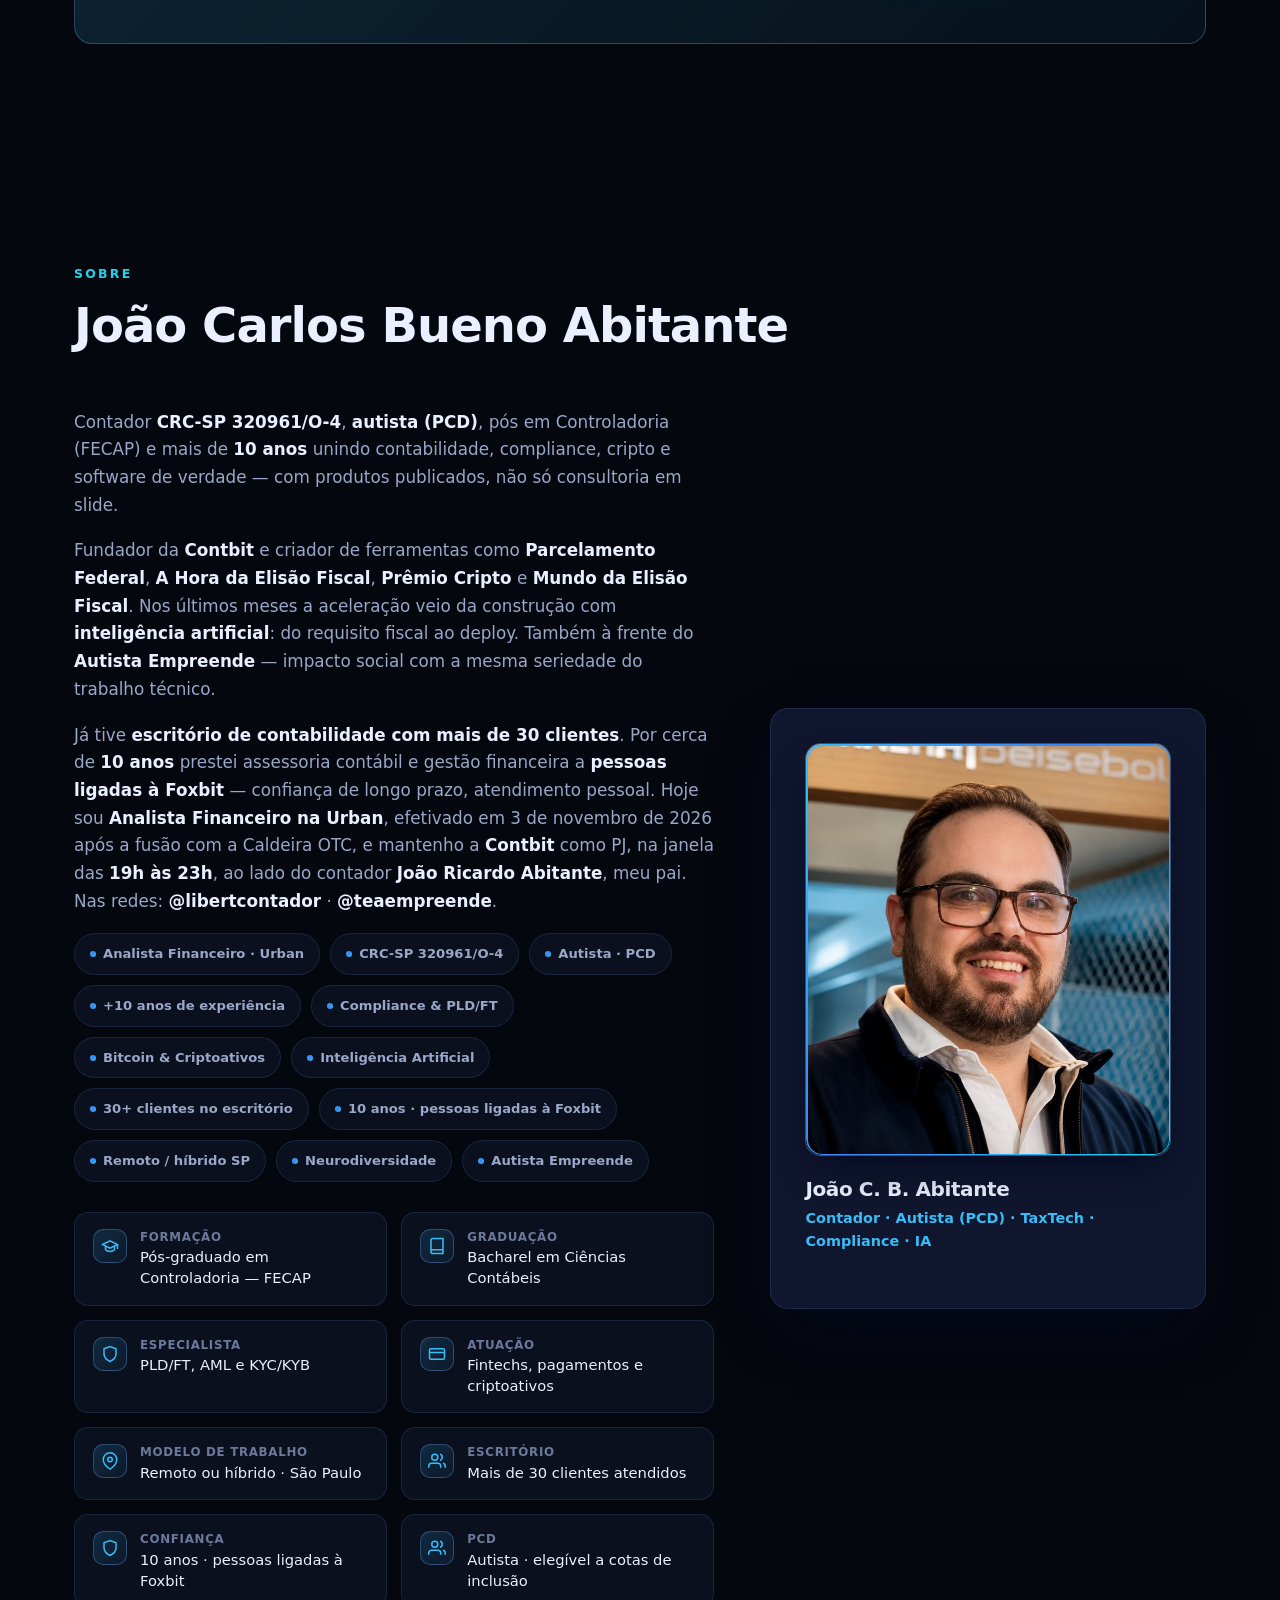
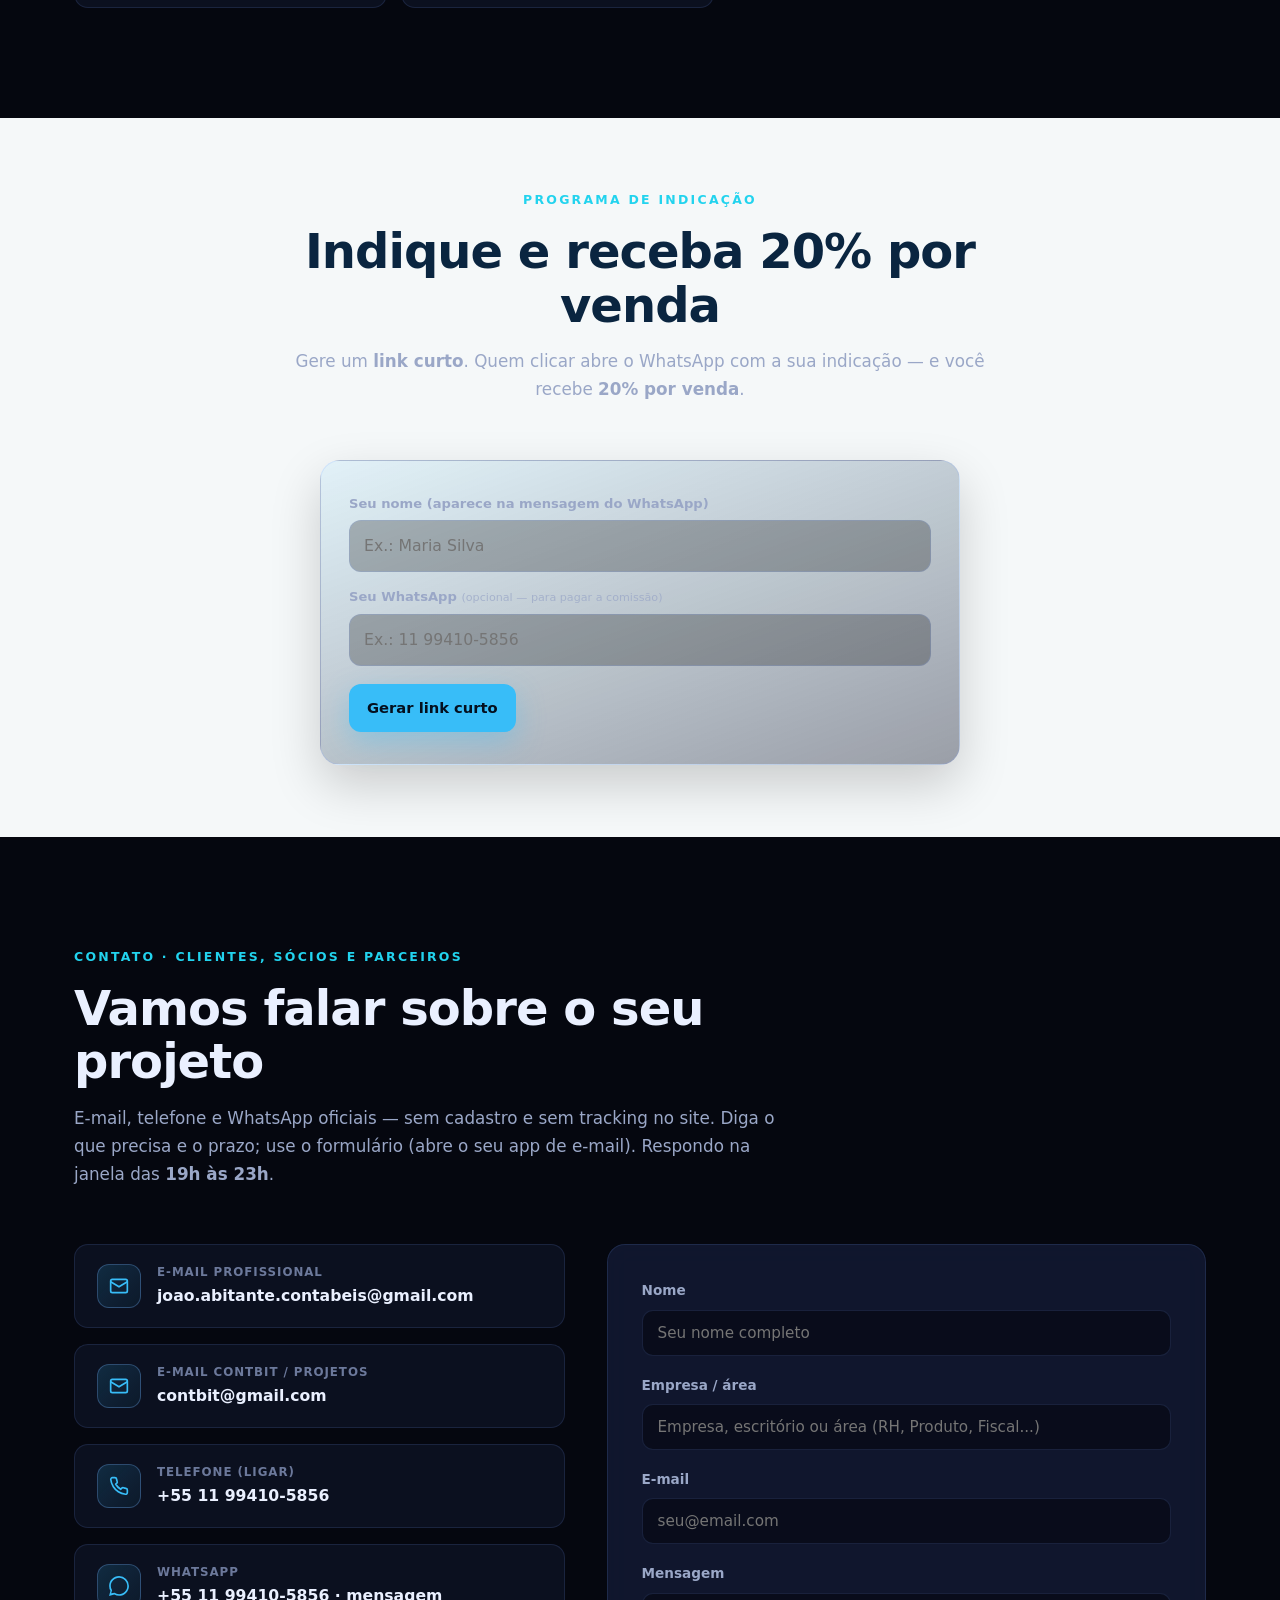
==== commit 02d90b61: "feat: efetivação na Urban (03/11/2026) após a fusão com a Caldeira OTC O Grupo Caldeira OTC se fundi" ====
--- a/index.html
+++ b/index.html
@@ -13,7 +13,7 @@
 <meta name="robots" content="index, follow">
 <meta name="googlebot" content="noimageindex">
 
-<title>João Carlos Bueno Abitante — Contador CRC-SP + TaxTech com IA | Caldeira OTC e Contbit</title>
+<title>João Carlos Bueno Abitante — Contador CRC-SP + TaxTech com IA | Urban (ex-Caldeira OTC) e Contbit</title>
 
 <link rel="icon" href="/favicon.ico" sizes="any">
 <link rel="icon" type="image/png" href="/favicon.png" sizes="32x32">
@@ -34,12 +34,12 @@
 <meta name="twitter:card" content="summary_large_image">
 <meta name="twitter:image" content="https://joao.abitante.net/og-image.png">
 
-<meta name="description" content="Contador CRC-SP, autista (PCD), 10+ anos e TaxTech com IA. Analista Financeiro na Caldeira OTC. Contbit atende como PJ das 19h às 23h, com o contador João Ricardo Abitante na equipe.">
+<meta name="description" content="Contador CRC-SP, autista (PCD), 10+ anos e TaxTech com IA. Analista Financeiro na Urban, efetivado em 03/11/2026 após a fusão com a Caldeira OTC. Contbit atende como PJ das 19h às 23h, com o contador João Ricardo Abitante na equipe.">
 <meta name="keywords" content="libertcontador, @libertcontador, João Abitante sites, ContBit, Elisão Fiscal, TaxTech, João Carlos Bueno Abitante, Contador CRC-SP, autista, PCD, pessoa com deficiência, neurodiversidade, TaxTech, Inteligência Artificial, PJ, Contbit, remoto, híbrido, São Paulo, escritório contabilidade, Foxbit, Compliance, PLD/FT, Fintech, Criptoativos, ContBit">
 <meta name="author" content="João Carlos Bueno Abitante">
 
-<meta property="og:title" content="João Carlos Bueno Abitante — Contador + TaxTech com IA | Caldeira OTC e Contbit">
-<meta property="og:description" content="Contador CRC-SP · autista (PCD) · TaxTech com IA. Analista Financeiro na Caldeira OTC. Contbit como PJ, das 19h às 23h, com dois contadores.">
+<meta property="og:title" content="João Carlos Bueno Abitante — Contador + TaxTech com IA | Urban (ex-Caldeira OTC) e Contbit">
+<meta property="og:description" content="Contador CRC-SP · autista (PCD) · TaxTech com IA. Analista Financeiro na Urban, efetivado em 03/11/2026 após a fusão com a Caldeira OTC. Contbit como PJ, das 19h às 23h, com dois contadores.">
 <meta property="og:type" content="website">
 <meta property="og:url" content="https://joao.abitante.net/">
 <meta property="og:locale" content="pt_BR">
@@ -52,7 +52,7 @@
 
 <meta name="twitter:card" content="summary_large_image">
 <meta name="twitter:title" content="João Carlos Bueno Abitante — Contador + TaxTech com IA">
-<meta name="twitter:description" content="Contador CRC-SP · autista PCD · TaxTech com IA · Analista Financeiro na Caldeira OTC · Contbit como PJ, 19h às 23h.">
+<meta name="twitter:description" content="Contador CRC-SP · autista PCD · TaxTech com IA · Analista Financeiro na Urban (ex-Caldeira OTC) · Contbit como PJ, 19h às 23h.">
 <meta name="twitter:image:alt" content="João Carlos Bueno Abitante">
 
 <link rel="canonical" href="https://joao.abitante.net/">
@@ -67,8 +67,8 @@
   "@type": "Person",
   "name": "João Carlos Bueno Abitante",
   "alternateName": ["João Abitante", "João Carlos Abitante"],
-  "description": "Analista Financeiro na Caldeira OTC (mesa de balcão de Bitcoin). Contador CRC-SP, autista (PCD), especialista em compliance, TaxTech e desenvolvimento com IA.",
-  "jobTitle": "Analista Financeiro na Caldeira OTC | Contador CRC-SP | TaxTech & AI Builder | Compliance, PLD/FT e Criptoativos | Autista (PCD)",
+  "description": "Analista Financeiro na Urban, efetivado em 03/11/2026 após a fusão do Grupo Caldeira OTC com a Urban. Contador CRC-SP, autista (PCD), especialista em compliance, TaxTech e desenvolvimento com IA.",
+  "jobTitle": "Analista Financeiro na Urban (ex-Caldeira OTC) | Contador CRC-SP | TaxTech & AI Builder | Compliance, PLD/FT e Criptoativos | Autista (PCD)",
   "url": "https://joao.abitante.net/",
   "sameAs": [
     "https://www.linkedin.com/in/joaocarlos1",
@@ -88,7 +88,7 @@
   "telephone": "+5511994105856",
   "knowsAbout": ["Compliance","PLD/FT","AML","KYC","KYB","Anti-fraude","Bitcoin","Criptoativos","Blockchain","Reforma Tributária","Inteligência Artificial","TaxTech","Software as a Service","Contabilidade","Controladoria","Planejamento Tributário","Fintech","Pagamentos digitais","Neurodiversidade","Exportação de Serviços"],
   "alumniOf": ["FECAP","Universidade Cruzeiro do Sul"],
-  "worksFor": {"@type":"Organization","name":"Caldeira Negócios","alternateName":"Caldeira OTC","description":"Mesa de balcão (OTC) de Bitcoin."},
+  "worksFor": {"@type":"Organization","name":"Urban","alternateName":"Grupo Caldeira OTC","description":"Plataforma institucional de ativos virtuais e pagamentos internacionais, resultado da fusão do Grupo Caldeira OTC com a Urban (outubro de 2026)."},
   "hasCredential": "CRC-SP 320961/O-4"
 }
 </script>
@@ -1084,7 +1084,7 @@
 <section class="hero" id="inicio">
   <canvas id="particles" aria-hidden="true"></canvas>
   <div class="container">
-    <a href="#caldeira" class="avail-banner"><span class="live" aria-hidden="true"></span> Novidade · Analista Financeiro na Caldeira OTC (Bitcoin) · Autista (PCD) · Ver a linha do tempo</a>
+    <a href="#caldeira" class="avail-banner"><span class="live" aria-hidden="true"></span> Novidade · Efetivado em 03/11/2026: Analista Financeiro na Urban (fusão com a Caldeira OTC) · Autista (PCD) · Ver a linha do tempo</a>
     <span class="eyebrow"><span class="dot"></span> Contador CRC-SP · TaxTech · IA · Compliance</span>
     <h1>Contabilidade de 10 anos.<br><span class="grad-text">Produtos de TaxTech com IA.</span></h1>
     <p class="sub">João Carlos Bueno Abitante — o profissional que une rigor fiscal e entrega de software</p>
@@ -1118,9 +1118,9 @@
 <section id="caldeira" aria-labelledby="caldeira-title">
   <div class="container">
     <div class="section-head reveal">
-      <span class="tag">Novidade · agosto de 2026</span>
-      <h2 id="caldeira-title">O sim chegou: <span class="grad-text">Analista Financeiro na Caldeira OTC</span></h2>
-      <p>Depois de anos construindo em público, o sim veio em <strong>3 de agosto de 2026</strong>. Hoje, <strong>5 de agosto</strong>, é o meu primeiro dia na <strong>Caldeira Negócios (Caldeira OTC)</strong>, mesa de balcão de Bitcoin, como <strong>Analista Financeiro</strong>.</p>
+      <span class="tag">Novidade · novembro de 2026</span>
+      <h2 id="caldeira-title">Do sim à efetivação: <span class="grad-text">Analista Financeiro na Urban</span></h2>
+      <p>Depois de anos construindo em público, o sim veio em <strong>3 de agosto de 2026</strong> e o primeiro dia na <strong>Caldeira OTC</strong>, mesa de balcão de Bitcoin, foi <strong>5 de agosto</strong>. Em outubro a Caldeira se fundiu com a <strong>Urban</strong>. Em <strong>3 de novembro de 2026</strong> fui <strong>efetivado</strong> na nova empresa como <strong>Analista Financeiro</strong>.</p>
     </div>
 
     <div class="nc-grid">
@@ -1165,10 +1165,25 @@
             <b>O sim: Analista Financeiro na Caldeira OTC</b>
             <span>Contratado pela <strong>Caldeira Negócios</strong>, mesa OTC de Bitcoin. O mesmo conjunto de coisas que parecia "interesse pessoal demais" em entrevista virou, aqui, exatamente a descrição da vaga.</span>
           </li>
-          <li class="is-now">
+          <li>
             <time datetime="2026-08-05">05 de agosto de 2026</time>
             <b>Primeiro dia de trabalho</b>
             <span>Começa a parte que interessa: o intraempreendedorismo de verdade não é conseguir a vaga, é o que se entrega a partir do primeiro dia.</span>
+          </li>
+          <li>
+            <time datetime="2026-10-19">19 de outubro de 2026</time>
+            <b>Fusão: Grupo Caldeira OTC + Urban</b>
+            <span>As duas empresas anunciam a fusão. A marca que fica é <strong>Urban</strong>: liquidez e execução da Caldeira com a tecnologia de pagamentos internacionais da Urban, mais de R$ 21 bilhões transacionados em 2026 segundo as companhias.</span>
+          </li>
+          <li>
+            <time datetime="2026-10-28">28 de outubro de 2026</time>
+            <b>Pedido de autorização ao Banco Central</b>
+            <span>A Urban protocola o pedido para operar como Sociedade Prestadora de Serviços de Ativos Virtuais (SPSAV), dois dias antes do prazo. Governança, risco e PLD/FT viram obrigação regulatória: o terreno em que trabalho há dez anos.</span>
+          </li>
+          <li class="is-now">
+            <time datetime="2026-11-03">03 de novembro de 2026</time>
+            <b>Efetivado: Analista Financeiro na Urban</b>
+            <span>Três meses depois do primeiro dia, passada a fusão, a efetivação na empresa nova. O mesmo trabalho, agora com a regulação do Banco Central no horizonte.</span>
           </li>
         </ol>
 
@@ -1197,9 +1212,9 @@
           <img src="[data-uri]" width="660" height="883" loading="lazy" decoding="async" alt="João Carlos Bueno Abitante de camisa polo branca com o logotipo da Caldeira OTC, braços cruzados, em um escritório.">
         </div>
         <h3 class="nc-role">Analista Financeiro</h3>
-        <div class="nc-company">Caldeira Negócios · Caldeira OTC — mesa de balcão de Bitcoin</div>
+        <div class="nc-company">Urban · fusão do Grupo Caldeira OTC com a Urban — ativos virtuais e pagamentos internacionais</div>
         <div class="case-meta" style="margin-top:14px">
-          <span class="case-chip">Contratado</span>
+          <span class="case-chip">Efetivado · 03/11/2026</span>
           <span class="case-chip">Autista · PCD</span>
           <span class="case-chip">CRC-SP</span>
           <span class="case-chip">Bitcoin · OTC</span>
@@ -1215,7 +1230,7 @@
     <div class="section-head reveal">
       <span class="tag">Disponibilidade real</span>
       <h2>Como me contratar hoje</h2>
-      <p>Meu dia é da <strong>Caldeira OTC</strong>. A <strong>Contbit</strong> continua atendendo — com janela declarada e com um segundo contador na equipe. Sem promessa que eu não consiga cumprir.</p>
+      <p>Meu dia é da <strong>Urban</strong> (ex-Caldeira OTC). A <strong>Contbit</strong> continua atendendo — com janela declarada e com um segundo contador na equipe. Sem promessa que eu não consiga cumprir.</p>
     </div>
     <div class="hire-grid">
       <article class="hire-card pj reveal">
@@ -1664,9 +1679,9 @@
       <div class="about-text reveal">
         <p>Contador <strong>CRC-SP 320961/O-4</strong>, <strong>autista (PCD)</strong>, pós em Controladoria (FECAP) e mais de <strong>10 anos</strong> unindo contabilidade, compliance, cripto e software de verdade — com produtos publicados, não só consultoria em slide.</p>
         <p>Fundador da <strong>Contbit</strong> e criador de ferramentas como <strong>Parcelamento Federal</strong>, <strong>A Hora da Elisão Fiscal</strong>, <strong>Prêmio Cripto</strong> e <strong>Mundo da Elisão Fiscal</strong>. Nos últimos meses a aceleração veio da construção com <strong>inteligência artificial</strong>: do requisito fiscal ao deploy. Também à frente do <strong>Autista Empreende</strong> — impacto social com a mesma seriedade do trabalho técnico.</p>
-        <p>Já tive <strong>escritório de contabilidade com mais de 30 clientes</strong>. Por cerca de <strong>10 anos</strong> prestei assessoria contábil e gestão financeira a <strong>pessoas ligadas à Foxbit</strong> — confiança de longo prazo, atendimento pessoal. Hoje sou <strong>Analista Financeiro na Caldeira OTC</strong> e mantenho a <strong>Contbit</strong> como PJ, na janela das <strong>19h às 23h</strong>, ao lado do contador <strong>João Ricardo Abitante</strong>, meu pai. Nas redes: <strong>@libertcontador</strong> · <strong>@teaempreende</strong>.</p>
+        <p>Já tive <strong>escritório de contabilidade com mais de 30 clientes</strong>. Por cerca de <strong>10 anos</strong> prestei assessoria contábil e gestão financeira a <strong>pessoas ligadas à Foxbit</strong> — confiança de longo prazo, atendimento pessoal. Hoje sou <strong>Analista Financeiro na Urban</strong>, efetivado em 3 de novembro de 2026 após a fusão com a Caldeira OTC, e mantenho a <strong>Contbit</strong> como PJ, na janela das <strong>19h às 23h</strong>, ao lado do contador <strong>João Ricardo Abitante</strong>, meu pai. Nas redes: <strong>@libertcontador</strong> · <strong>@teaempreende</strong>.</p>
         <div class="badges">
-          <span class="badge">Analista Financeiro · Caldeira OTC</span>
+          <span class="badge">Analista Financeiro · Urban</span>
           <span class="badge">CRC-SP 320961/O-4</span>
           <span class="badge">Autista · PCD</span>
           <span class="badge">+10 anos de experiência</span>
@@ -1789,7 +1804,7 @@
     <div class="foot-top">
       <div class="foot-brand">
         <a href="#inicio" class="logo"><span class="mark">JA</span><span>João Abitante<small>Ventures</small></span></a>
-        <p>João Carlos Bueno Abitante — Contador · autista (PCD) · TaxTech com IA · Analista Financeiro na Caldeira OTC · Contbit (PJ) das 19h às 23h.</p>
+        <p>João Carlos Bueno Abitante — Contador · autista (PCD) · TaxTech com IA · Analista Financeiro na Urban (ex-Caldeira OTC) · Contbit (PJ) das 19h às 23h.</p>
         <p class="crc">CRC-SP 320961/O-4</p>
       </div>
       <div class="foot-col">
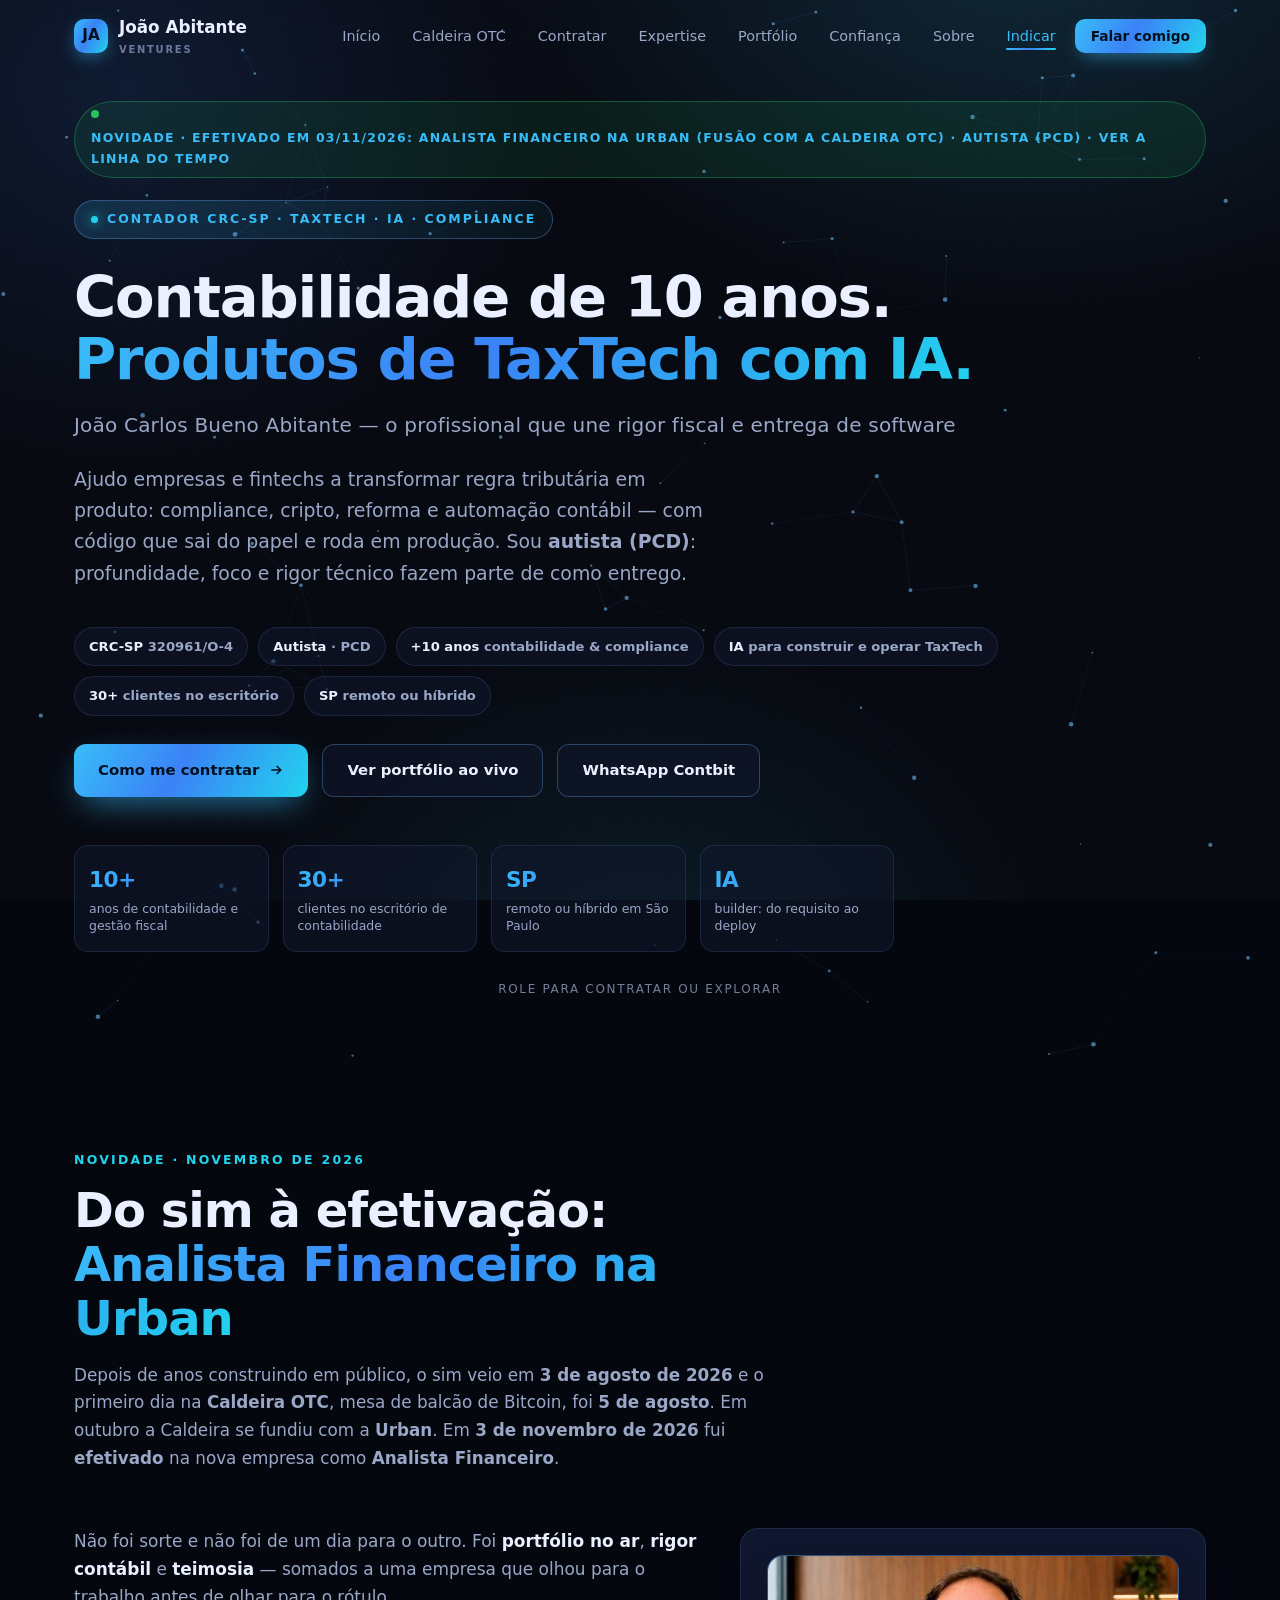
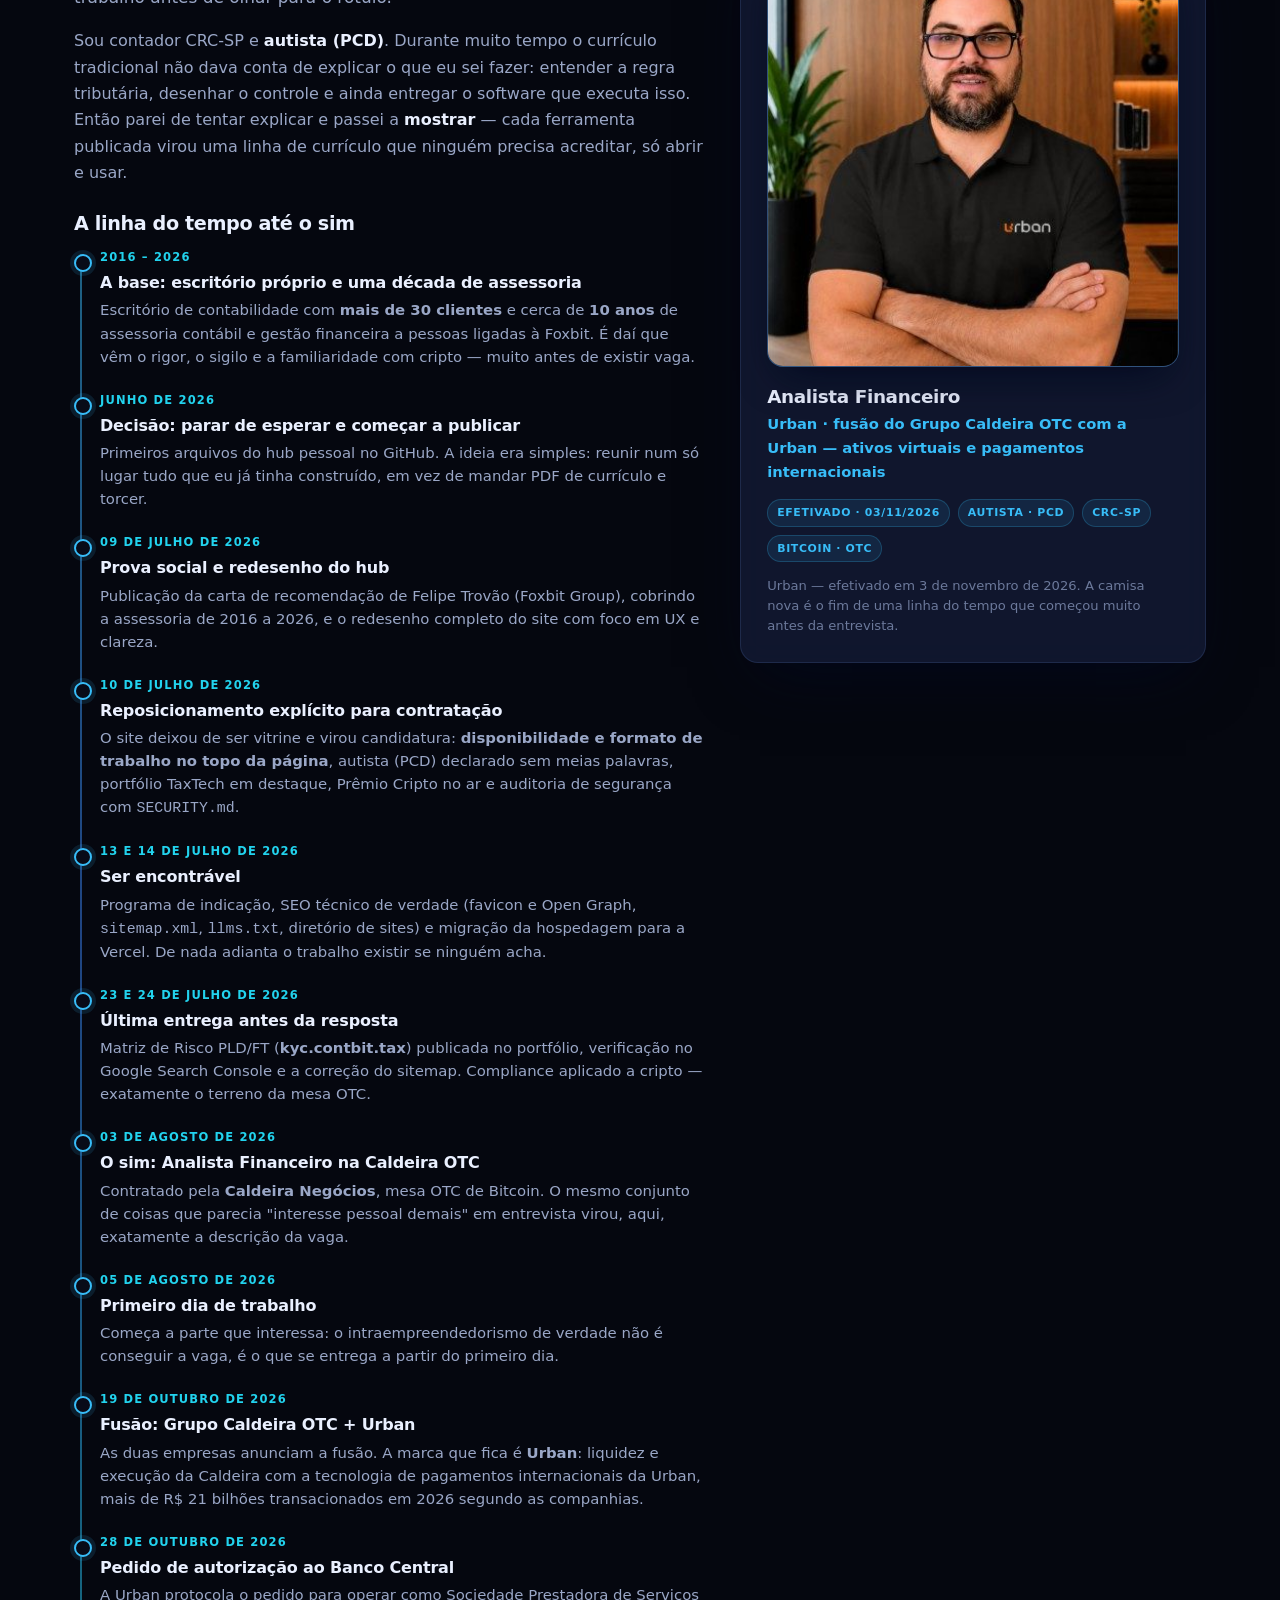
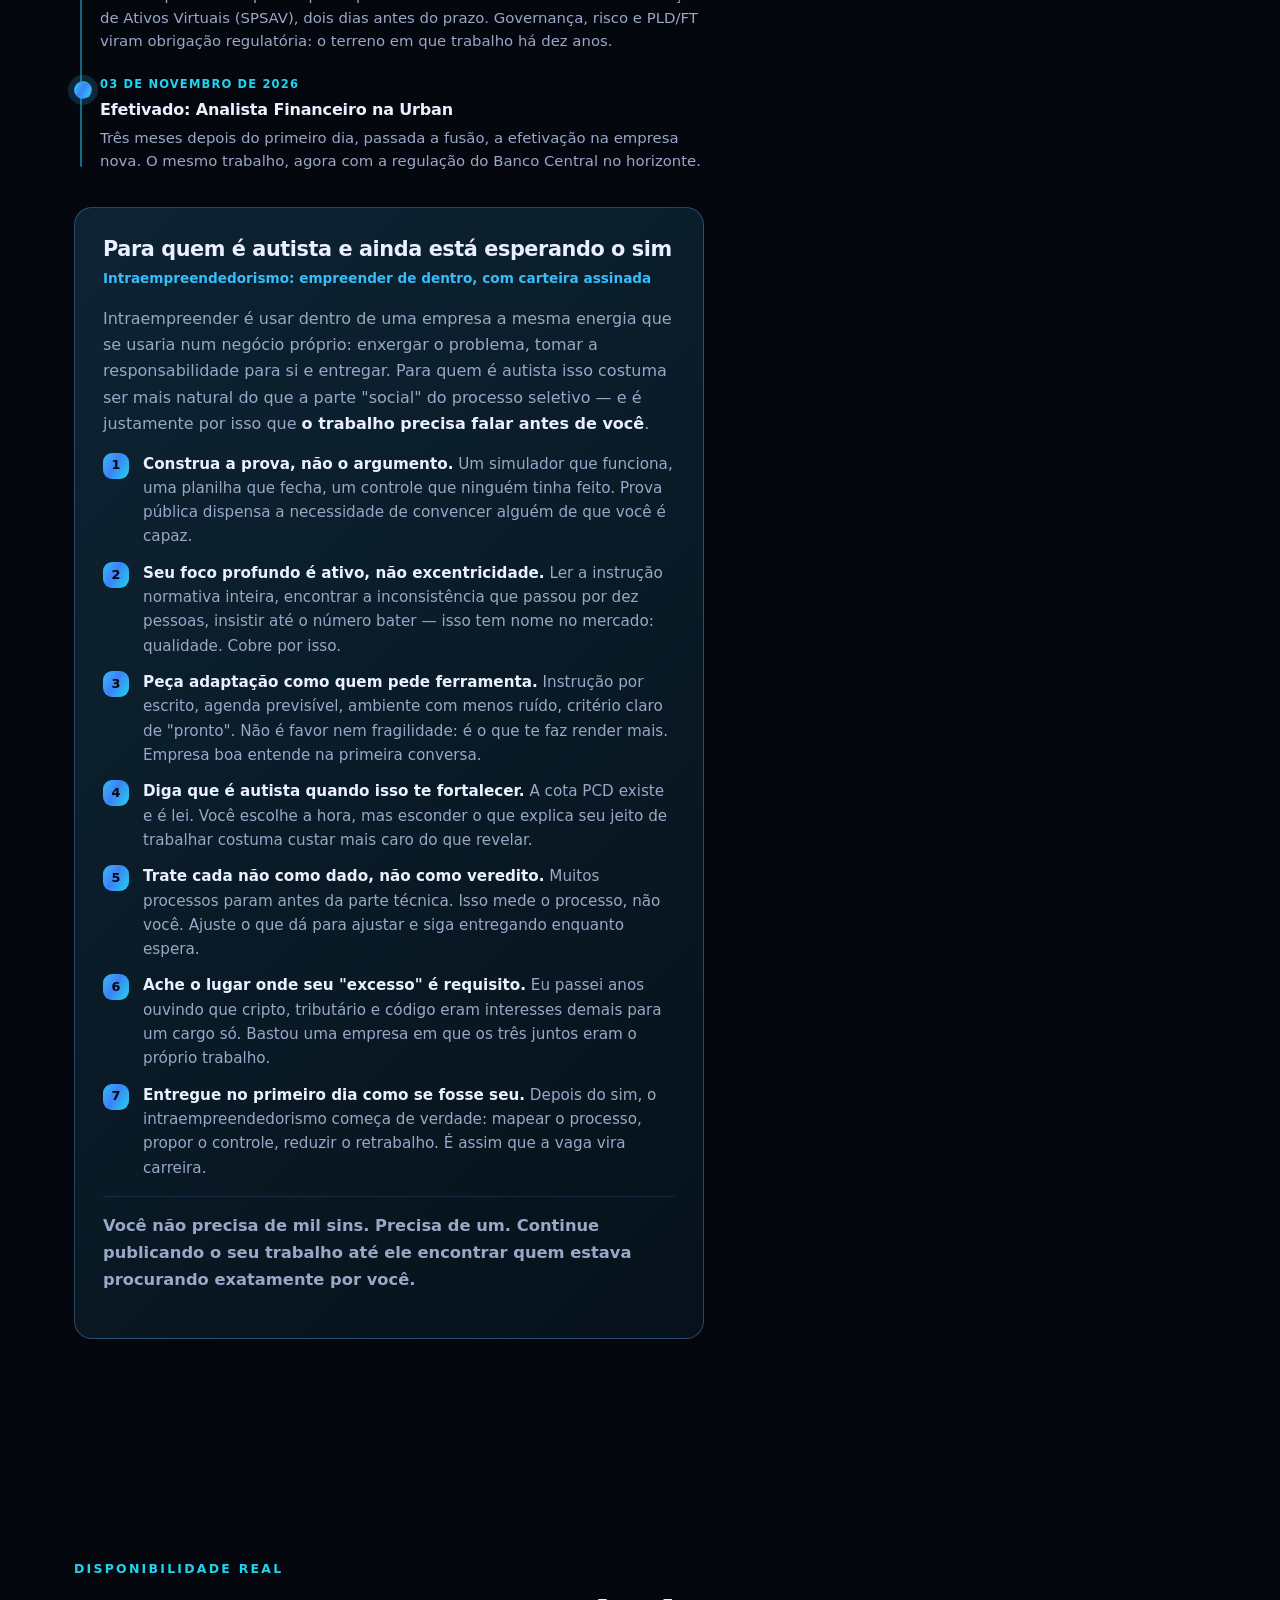
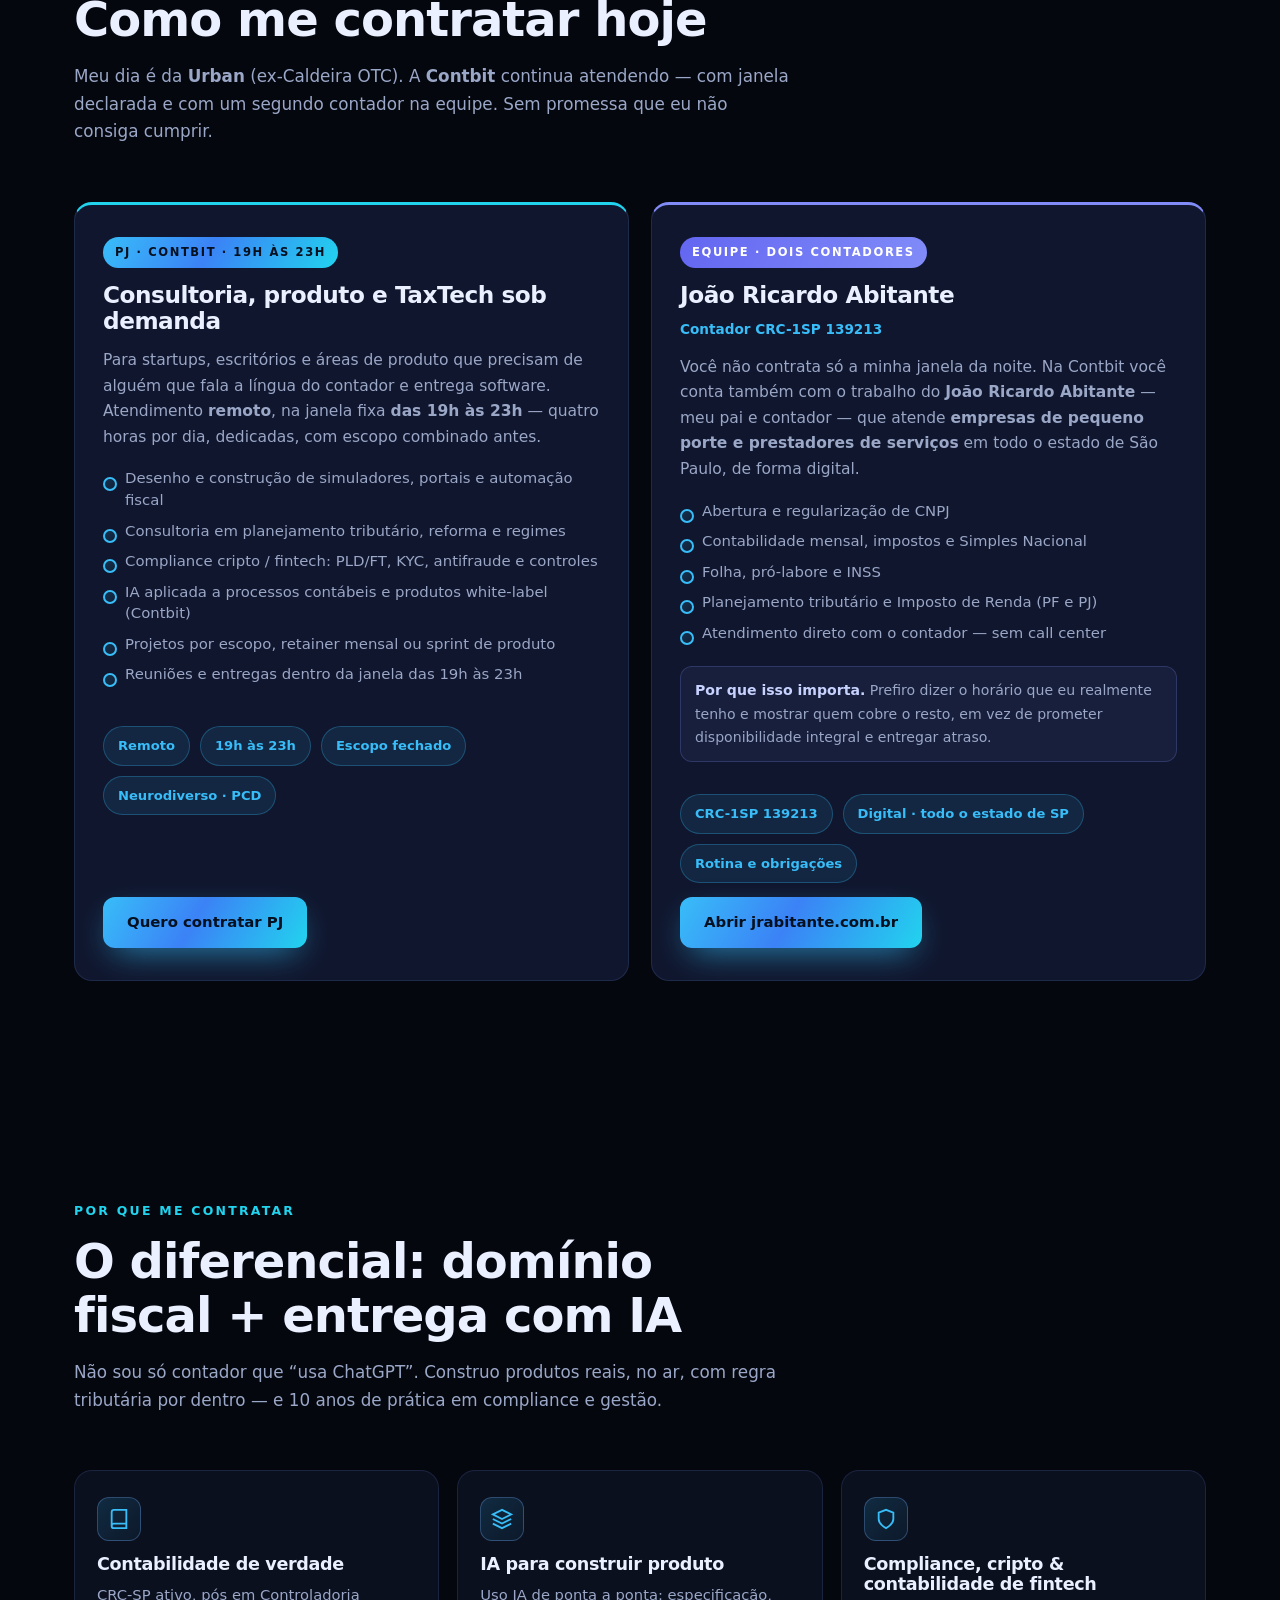
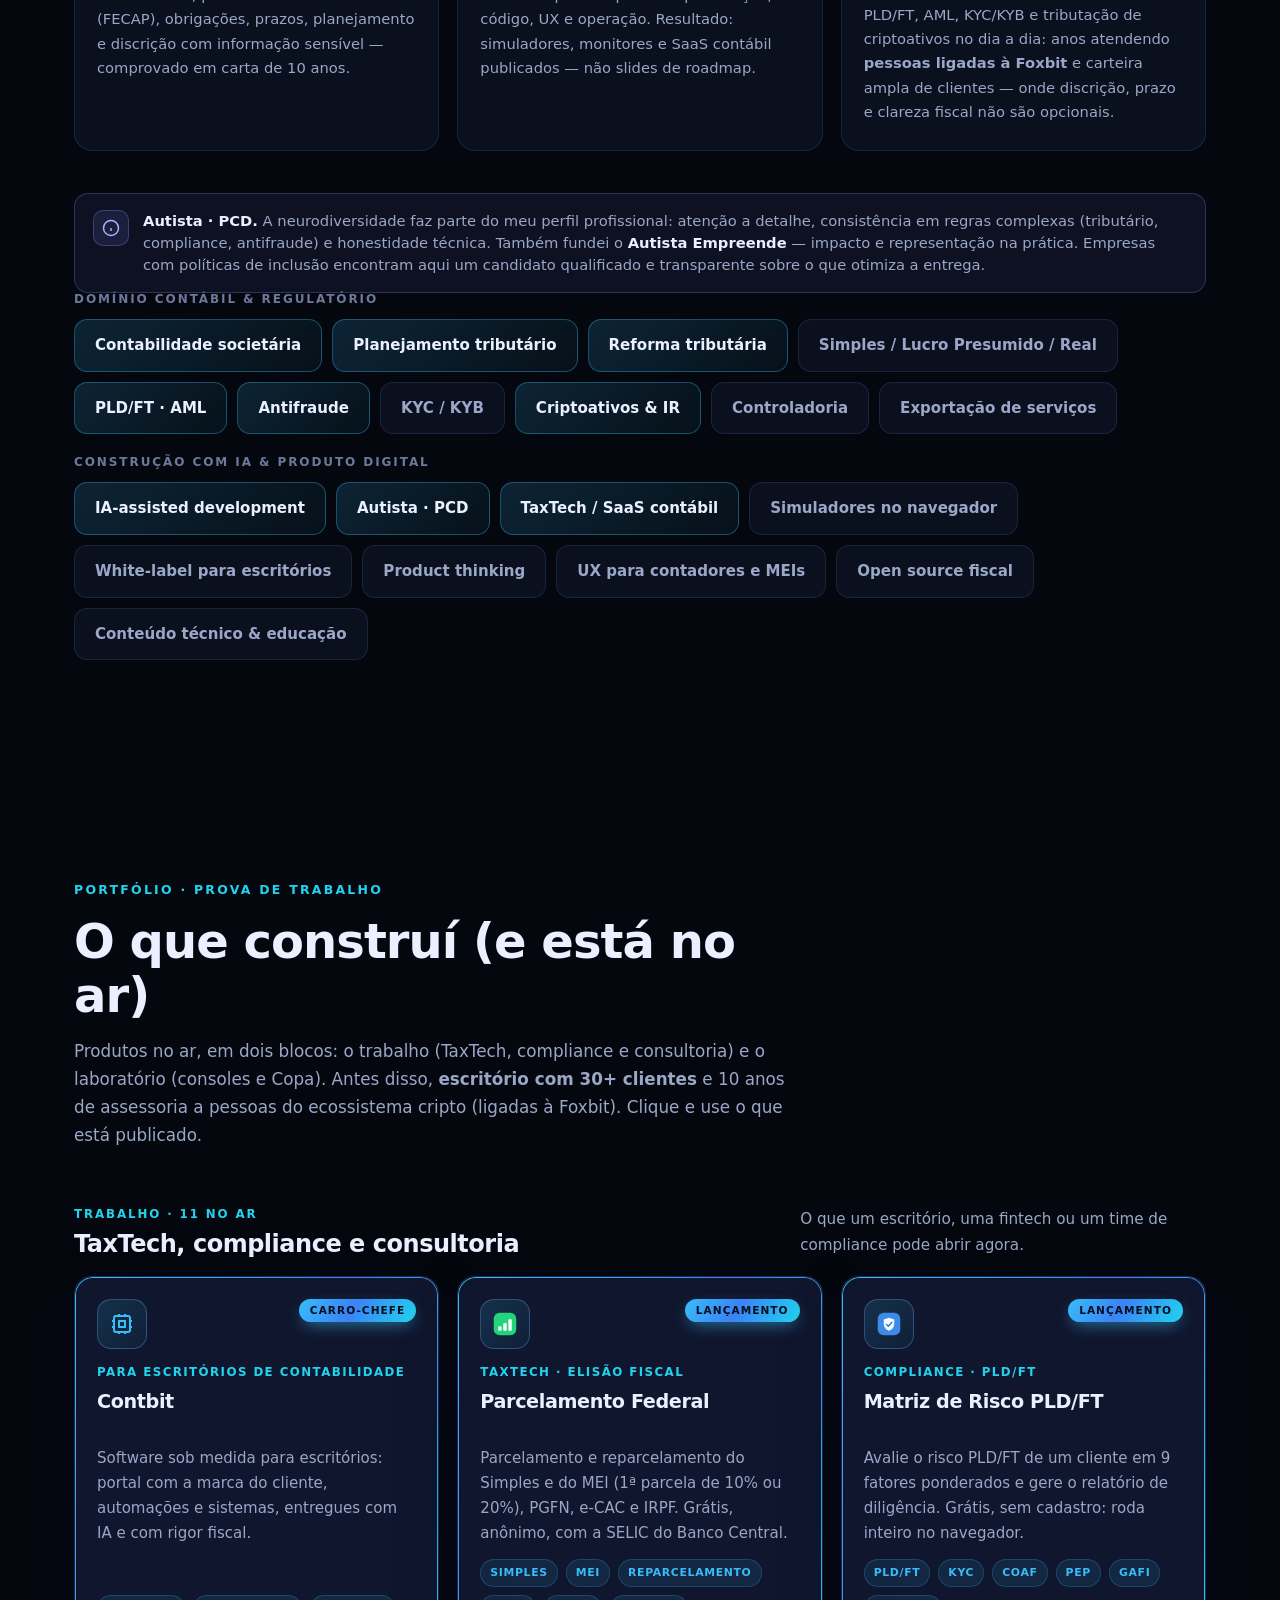
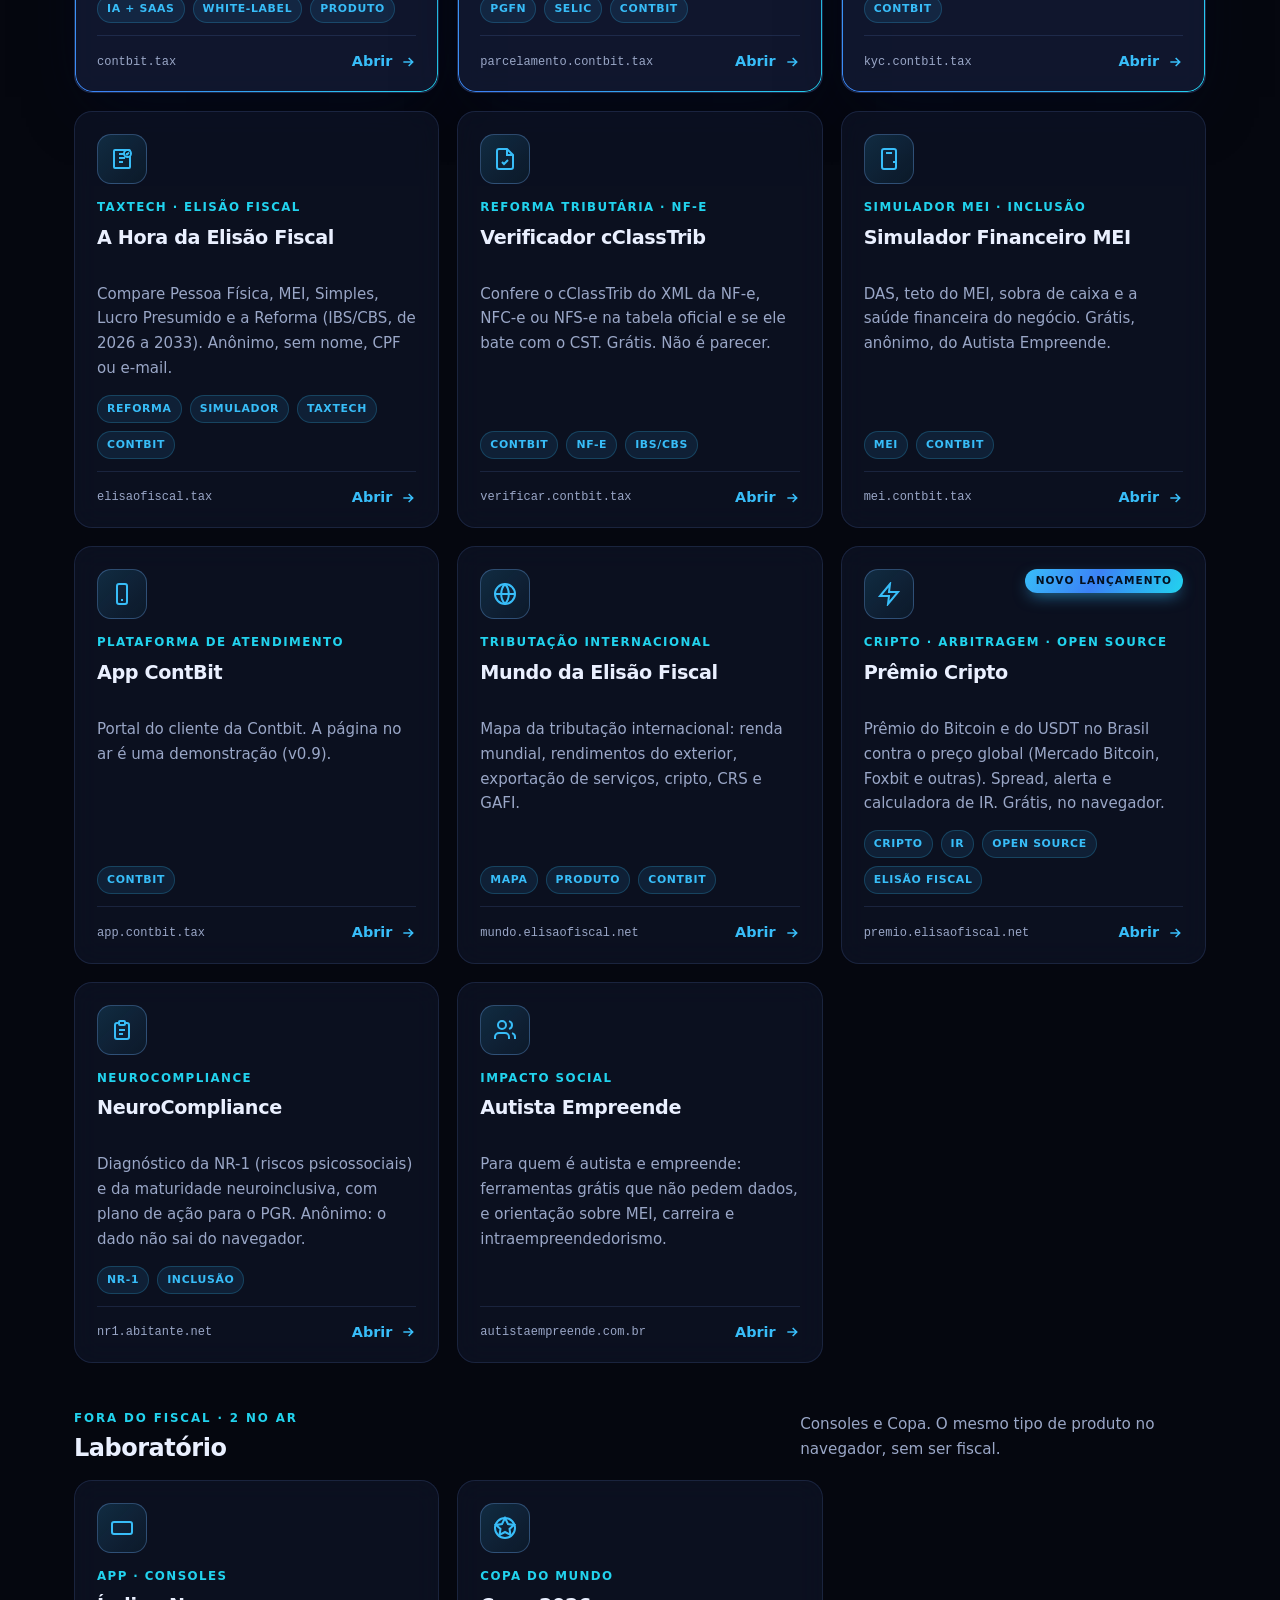
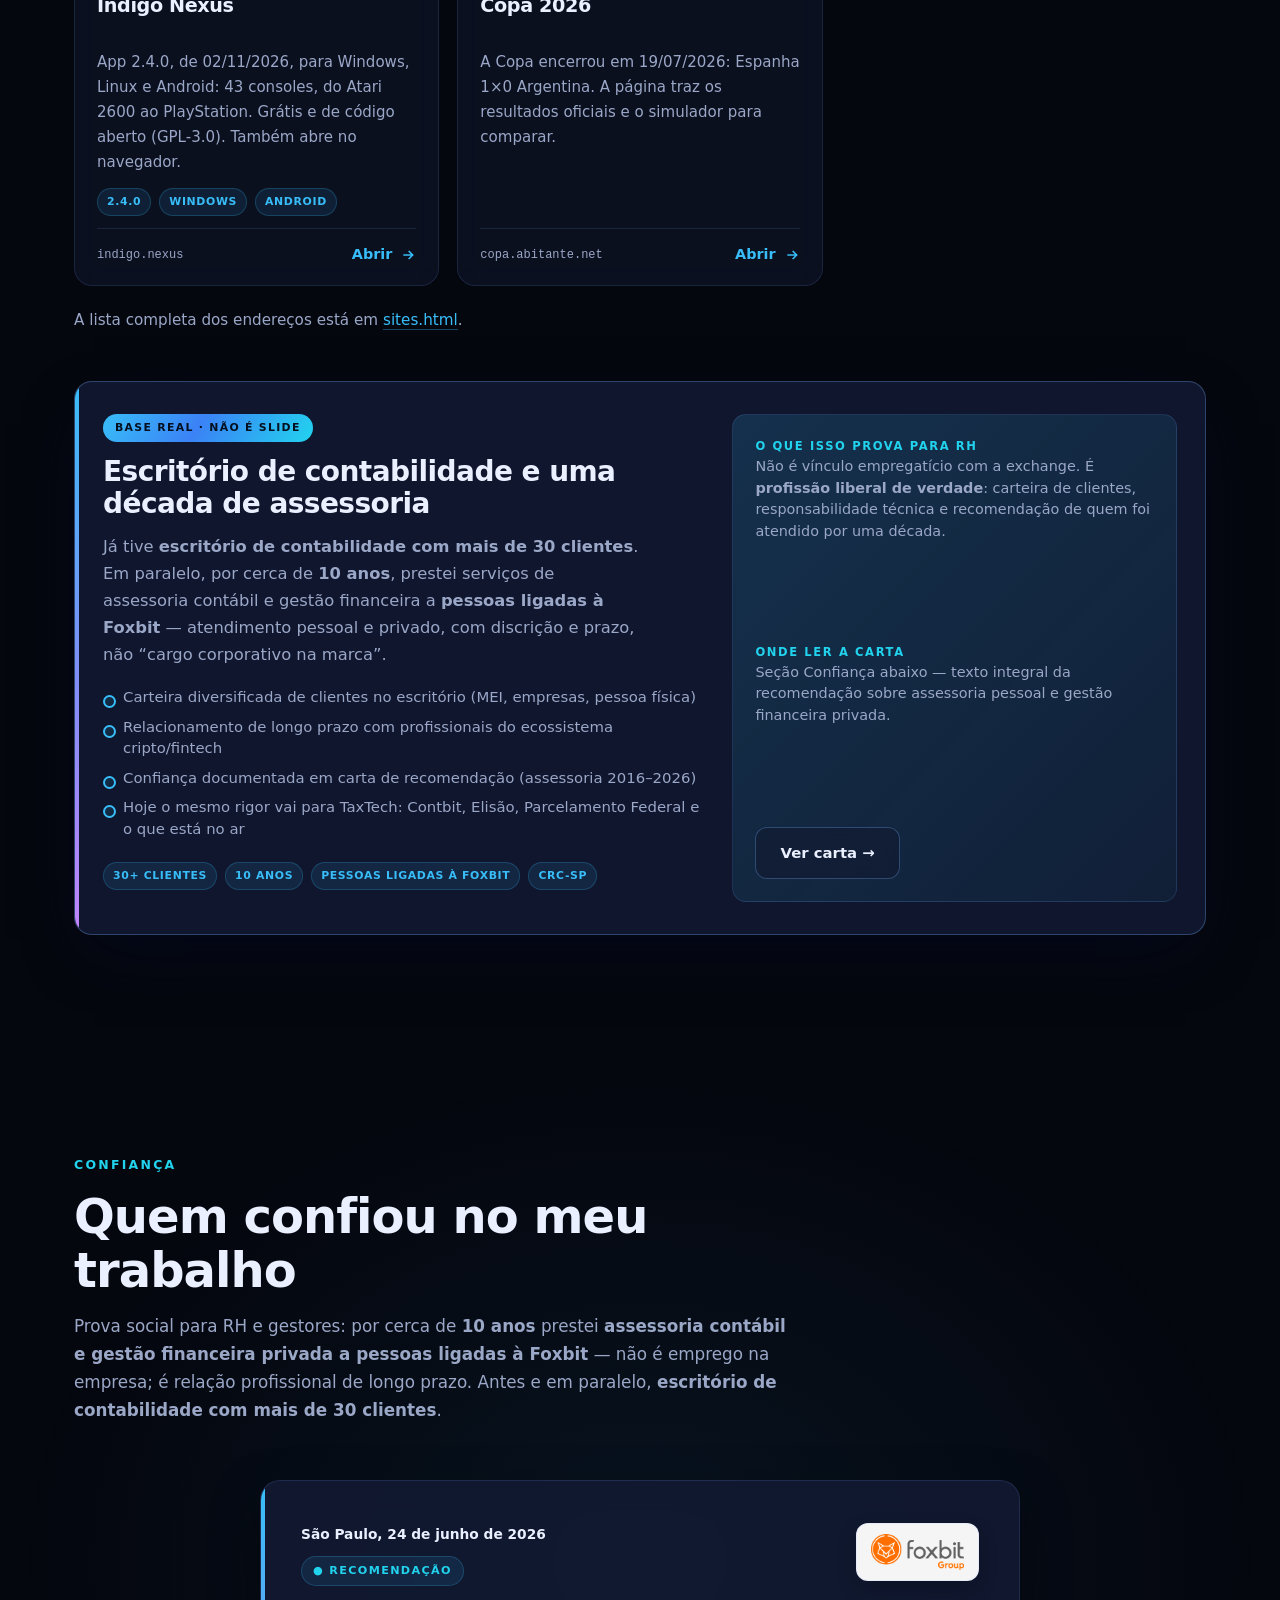
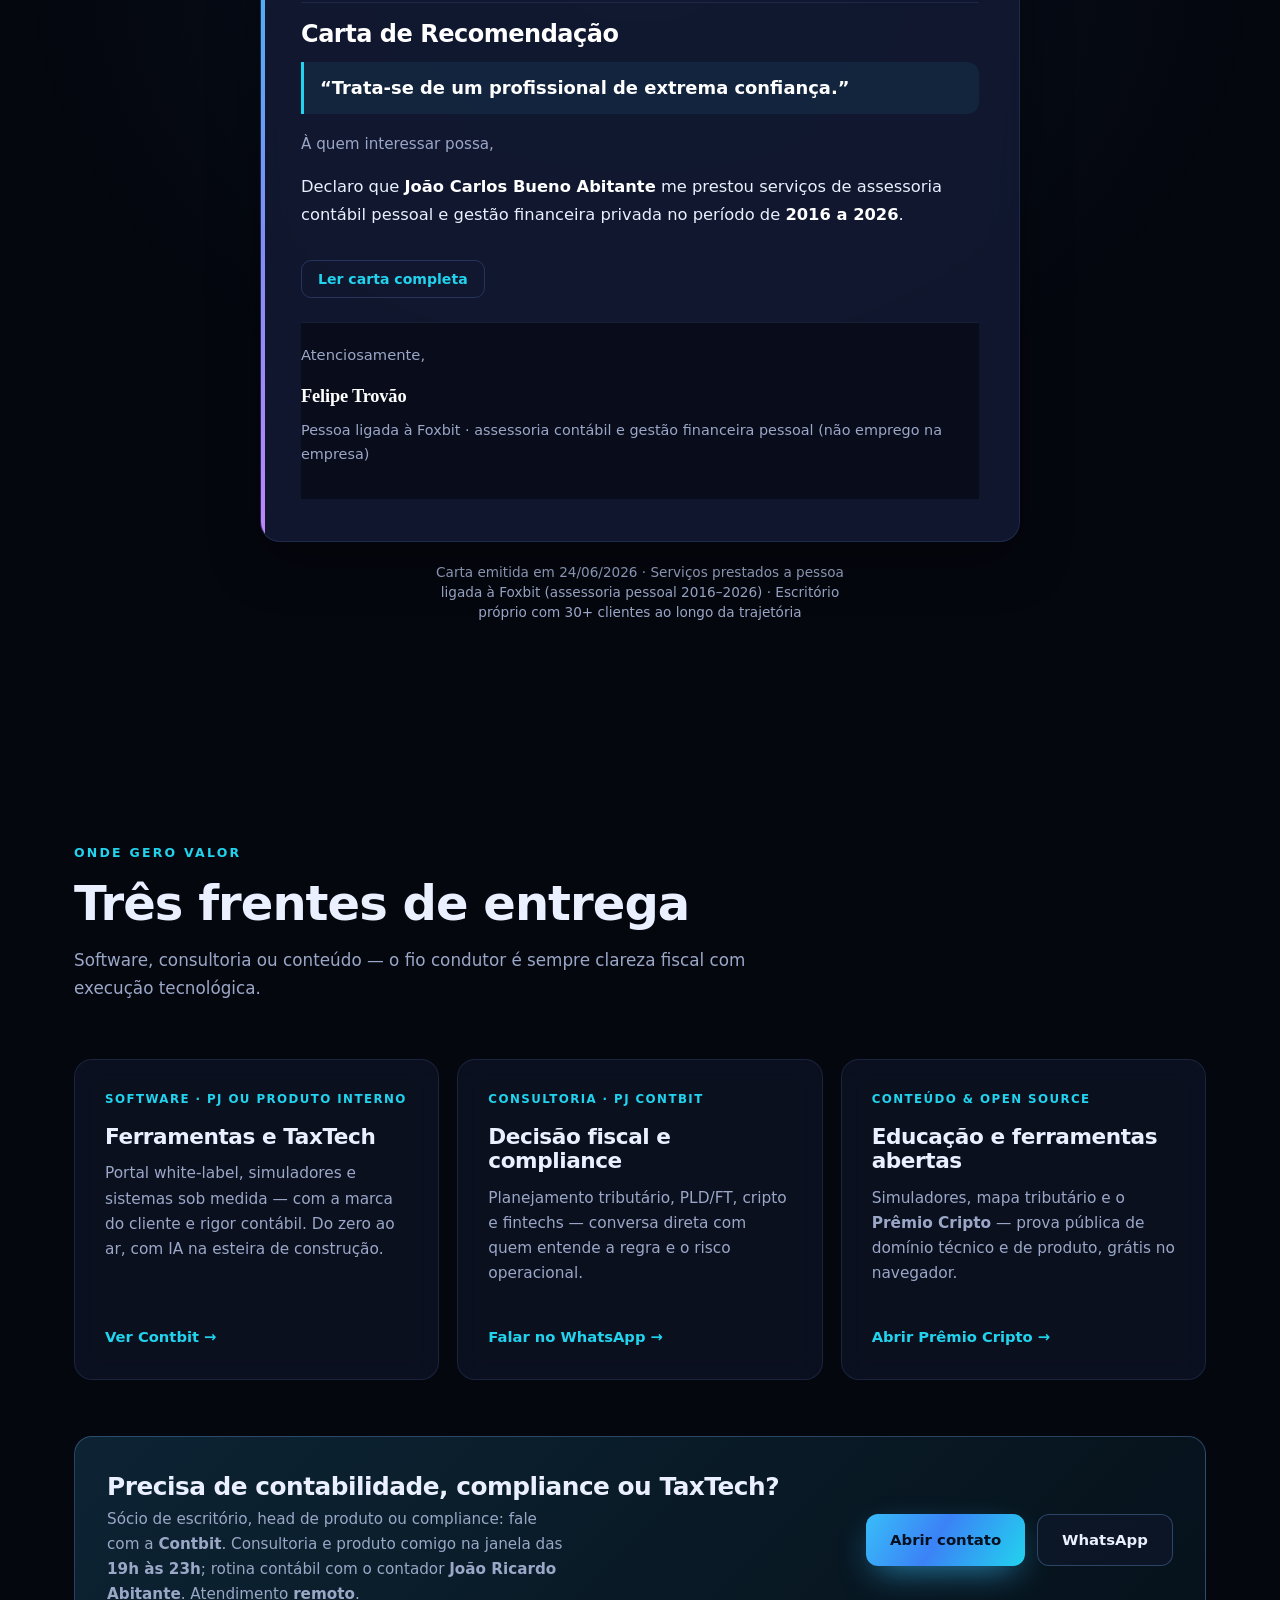
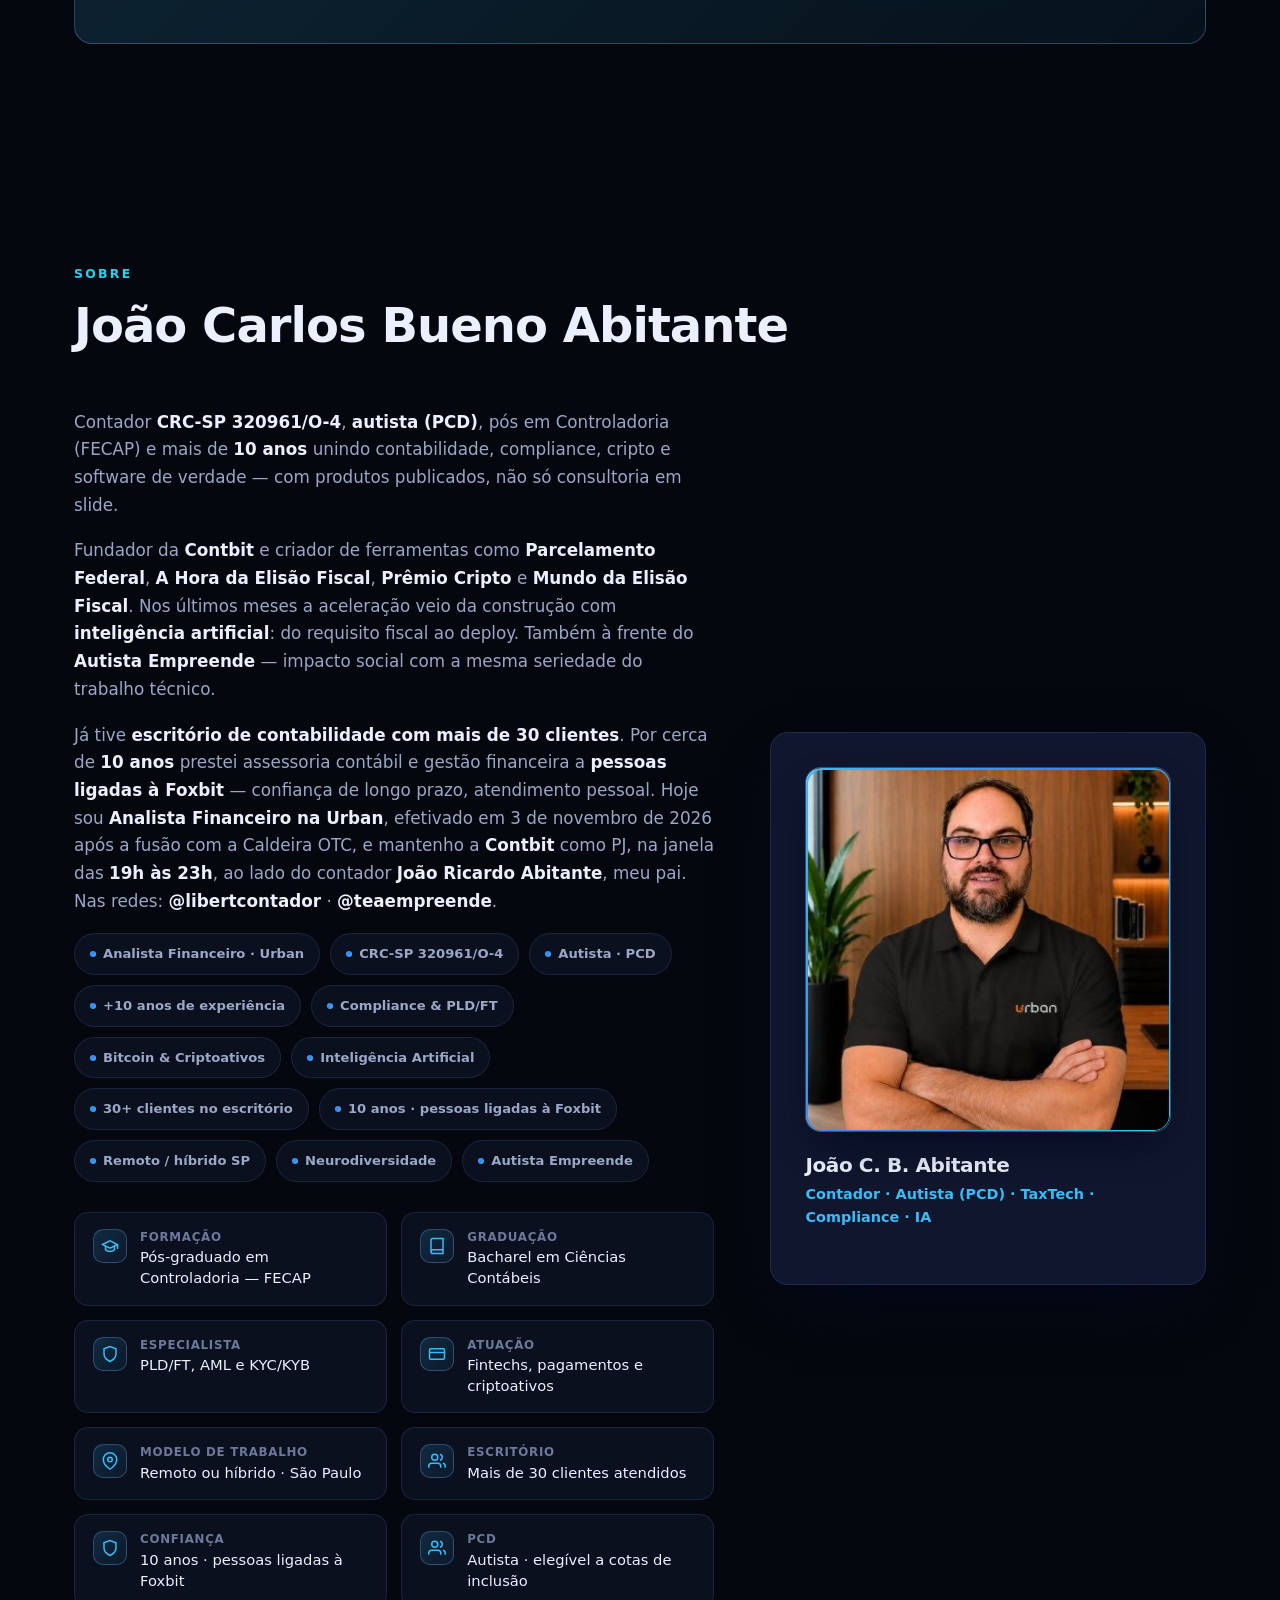
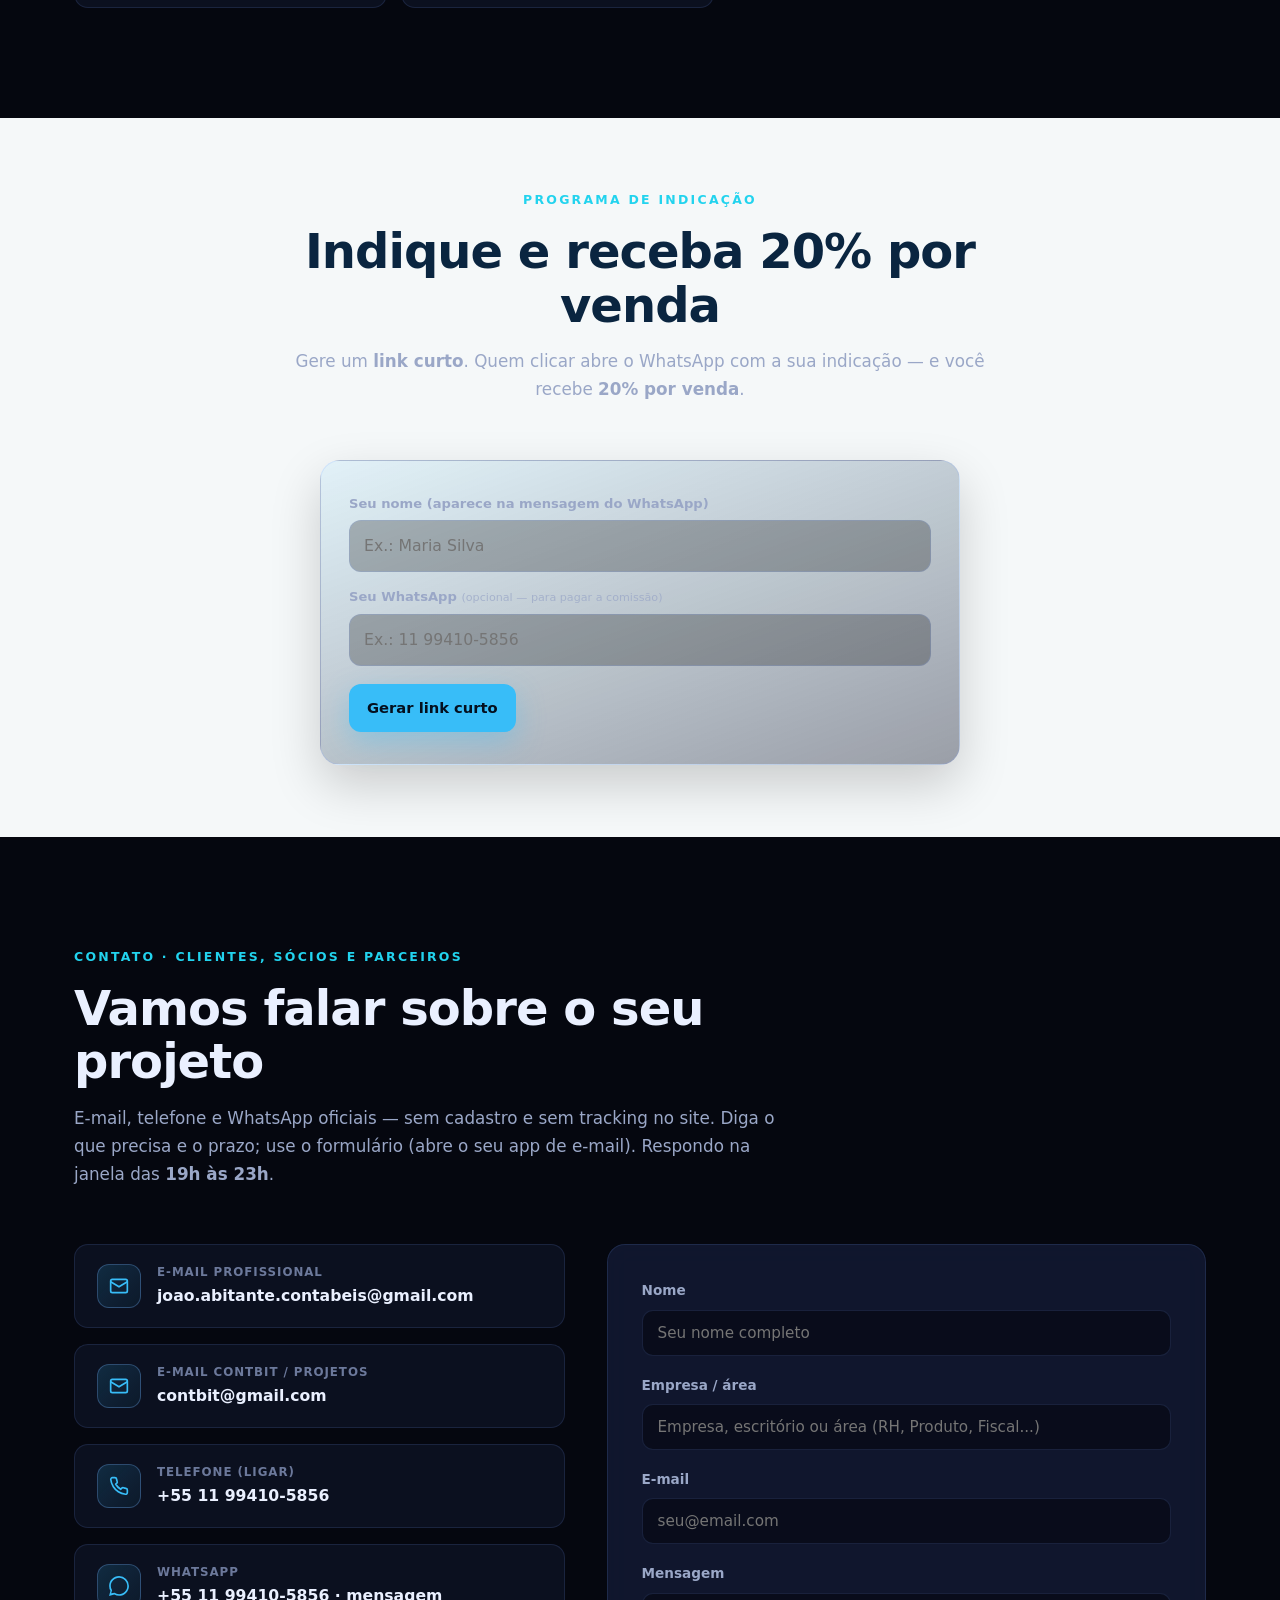
==== commit e61dd680: "feat: foto com a camisa da Urban nas seções da contratação e Sobre e na og-image A mesma foto quadra" ====
--- a/index.html
+++ b/index.html
@@ -319,7 +319,7 @@
   background:var(--grad);-webkit-mask:linear-gradient(#000 0 0) content-box,linear-gradient(#000 0 0);
   -webkit-mask-composite:xor;mask-composite:exclude;pointer-events:none;
 }
-.about-card .photo img{width:100%;height:auto;display:block;aspect-ratio:720/815;object-fit:cover}
+.about-card .photo img{width:100%;height:auto;display:block;aspect-ratio:1/1;object-fit:cover}
 .about-card h3{font-size:1.25rem;margin-bottom:6px}
 .about-card .role{color:var(--sky);font-size:.9rem;font-weight:600;margin-bottom:20px}
 .about-card .mini{display:flex;flex-direction:column;gap:13px}
@@ -341,7 +341,7 @@
   border:1px solid var(--stroke-strong);box-shadow:0 18px 40px -14px rgba(2,8,30,.9);
   background:var(--grad-soft);
 }
-.nc-card .photo img{width:100%;height:auto;display:block;aspect-ratio:660/883;object-fit:cover}
+.nc-card .photo img{width:100%;height:auto;display:block;aspect-ratio:1/1;object-fit:cover}
 .nc-card figcaption{font-size:.82rem;color:var(--txt-faint);line-height:1.5;margin-top:14px}
 .nc-role{font-size:1.15rem;margin-bottom:4px}
 .nc-company{color:var(--sky);font-size:.92rem;font-weight:600}
@@ -1209,7 +1209,7 @@
 
       <figure class="nc-card reveal">
         <div class="photo">
-          <img src="[data-uri]" width="660" height="883" loading="lazy" decoding="async" alt="João Carlos Bueno Abitante de camisa polo branca com o logotipo da Caldeira OTC, braços cruzados, em um escritório.">
+          <img src="[data-uri]" width="400" height="400" loading="lazy" decoding="async" alt="João Carlos Bueno Abitante de camisa polo preta com o logotipo da Urban, braços cruzados, em um escritório.">
         </div>
         <h3 class="nc-role">Analista Financeiro</h3>
         <div class="nc-company">Urban · fusão do Grupo Caldeira OTC com a Urban — ativos virtuais e pagamentos internacionais</div>
@@ -1219,7 +1219,7 @@
           <span class="case-chip">CRC-SP</span>
           <span class="case-chip">Bitcoin · OTC</span>
         </div>
-        <figcaption>Caldeira OTC — primeiro dia, 5 de agosto de 2026. A camisa é o fim de uma linha do tempo que começou muito antes da entrevista.</figcaption>
+        <figcaption>Urban — efetivado em 3 de novembro de 2026. A camisa nova é o fim de uma linha do tempo que começou muito antes da entrevista.</figcaption>
       </figure>
     </div>
   </div>
@@ -1706,7 +1706,7 @@
         </div>
       </div>
       <div class="about-card reveal">
-        <div class="photo"><img src="[data-uri]" alt="Foto de João Carlos Bueno Abitante" width="720" height="815" loading="lazy" decoding="async"></div>
+        <div class="photo"><img src="[data-uri]" alt="Foto de João Carlos Bueno Abitante" width="400" height="400" loading="lazy" decoding="async"></div>
         <h3>João C. B. Abitante</h3>
         <div class="role">Contador · Autista (PCD) · TaxTech · Compliance · IA</div>
       </div>
